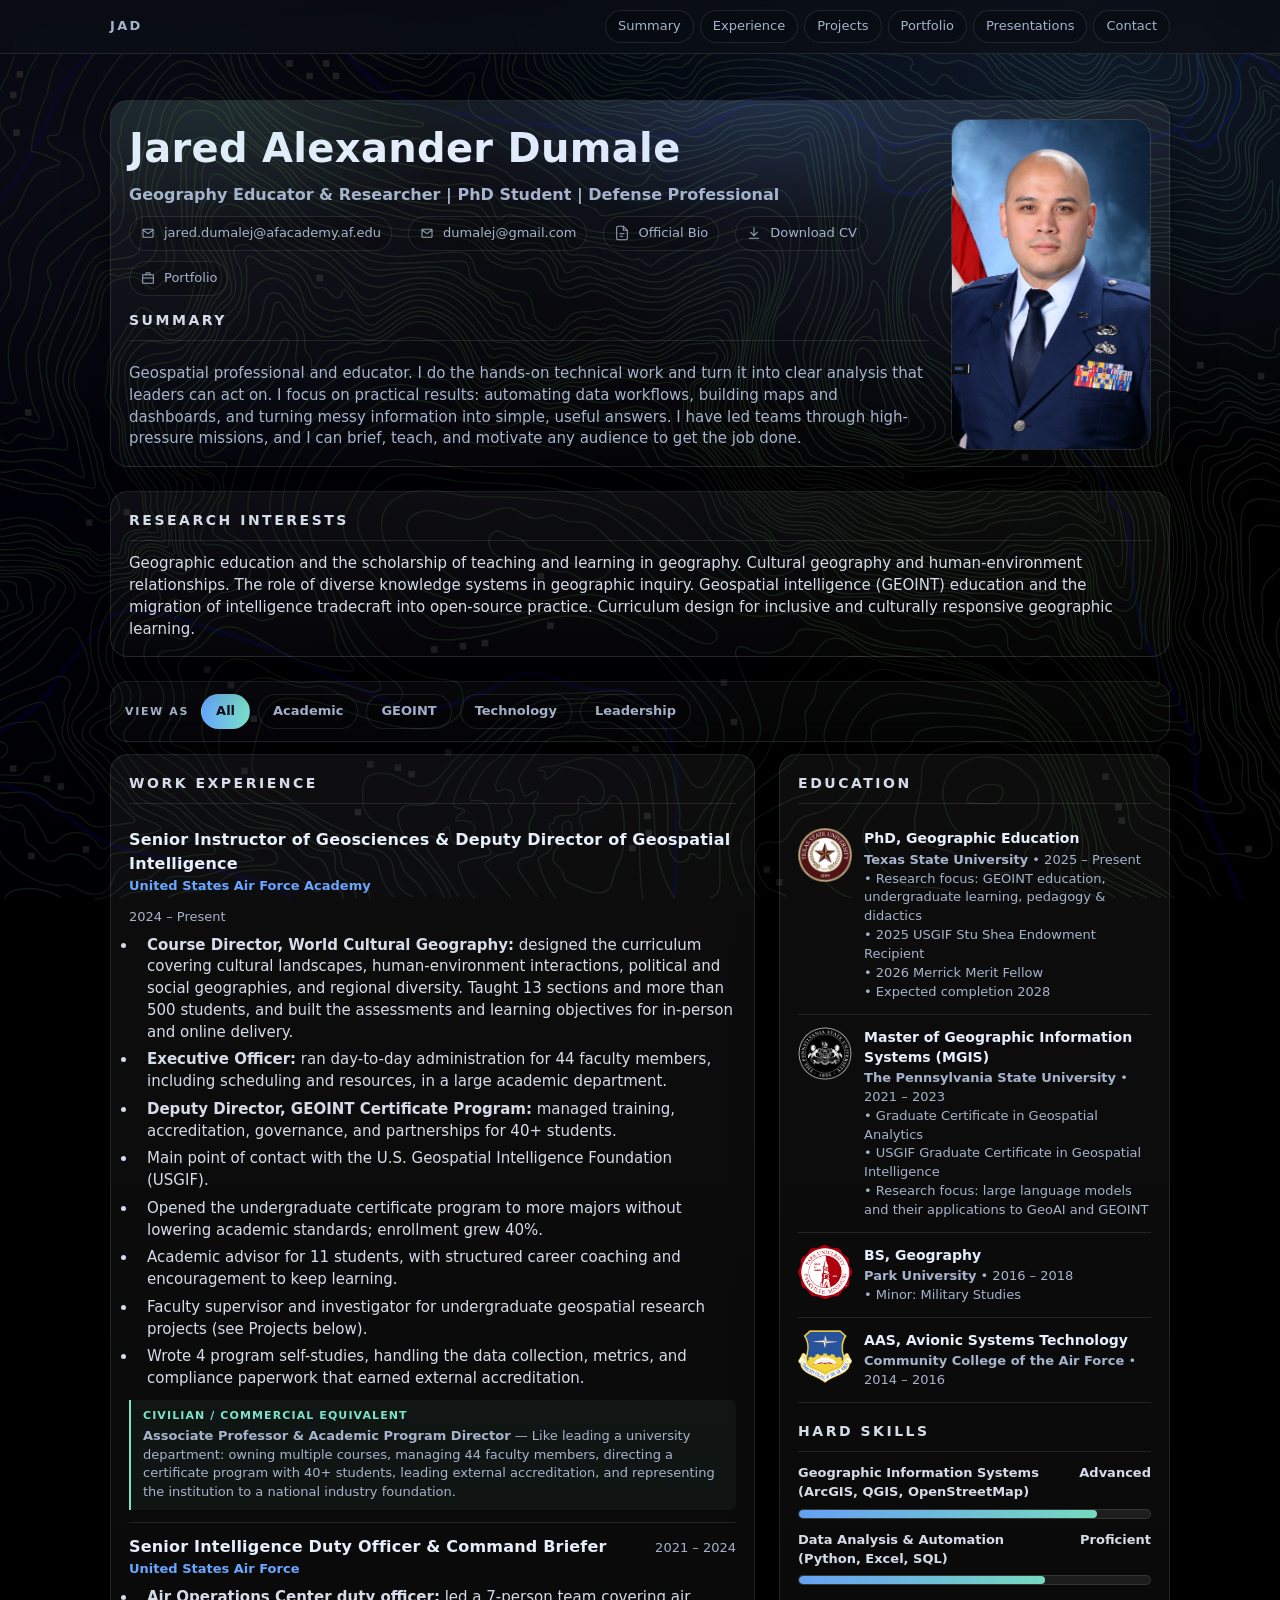
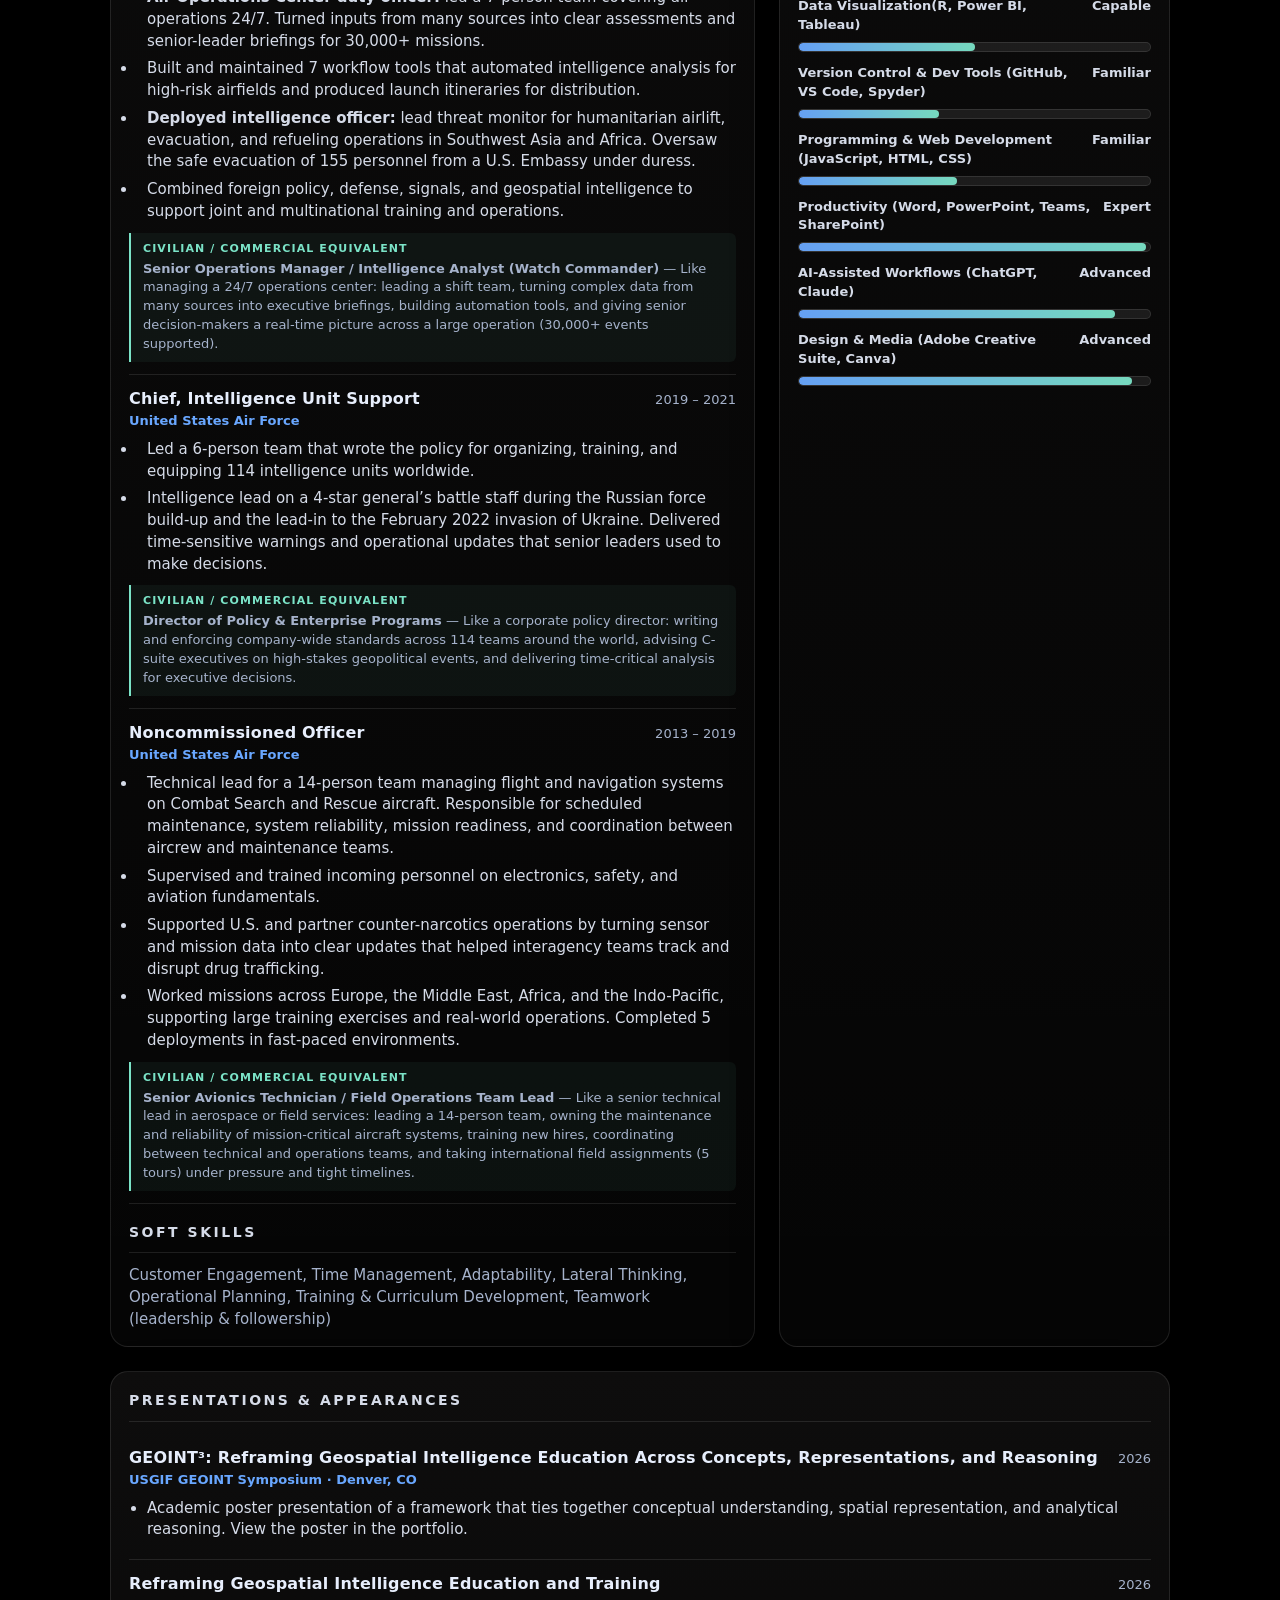
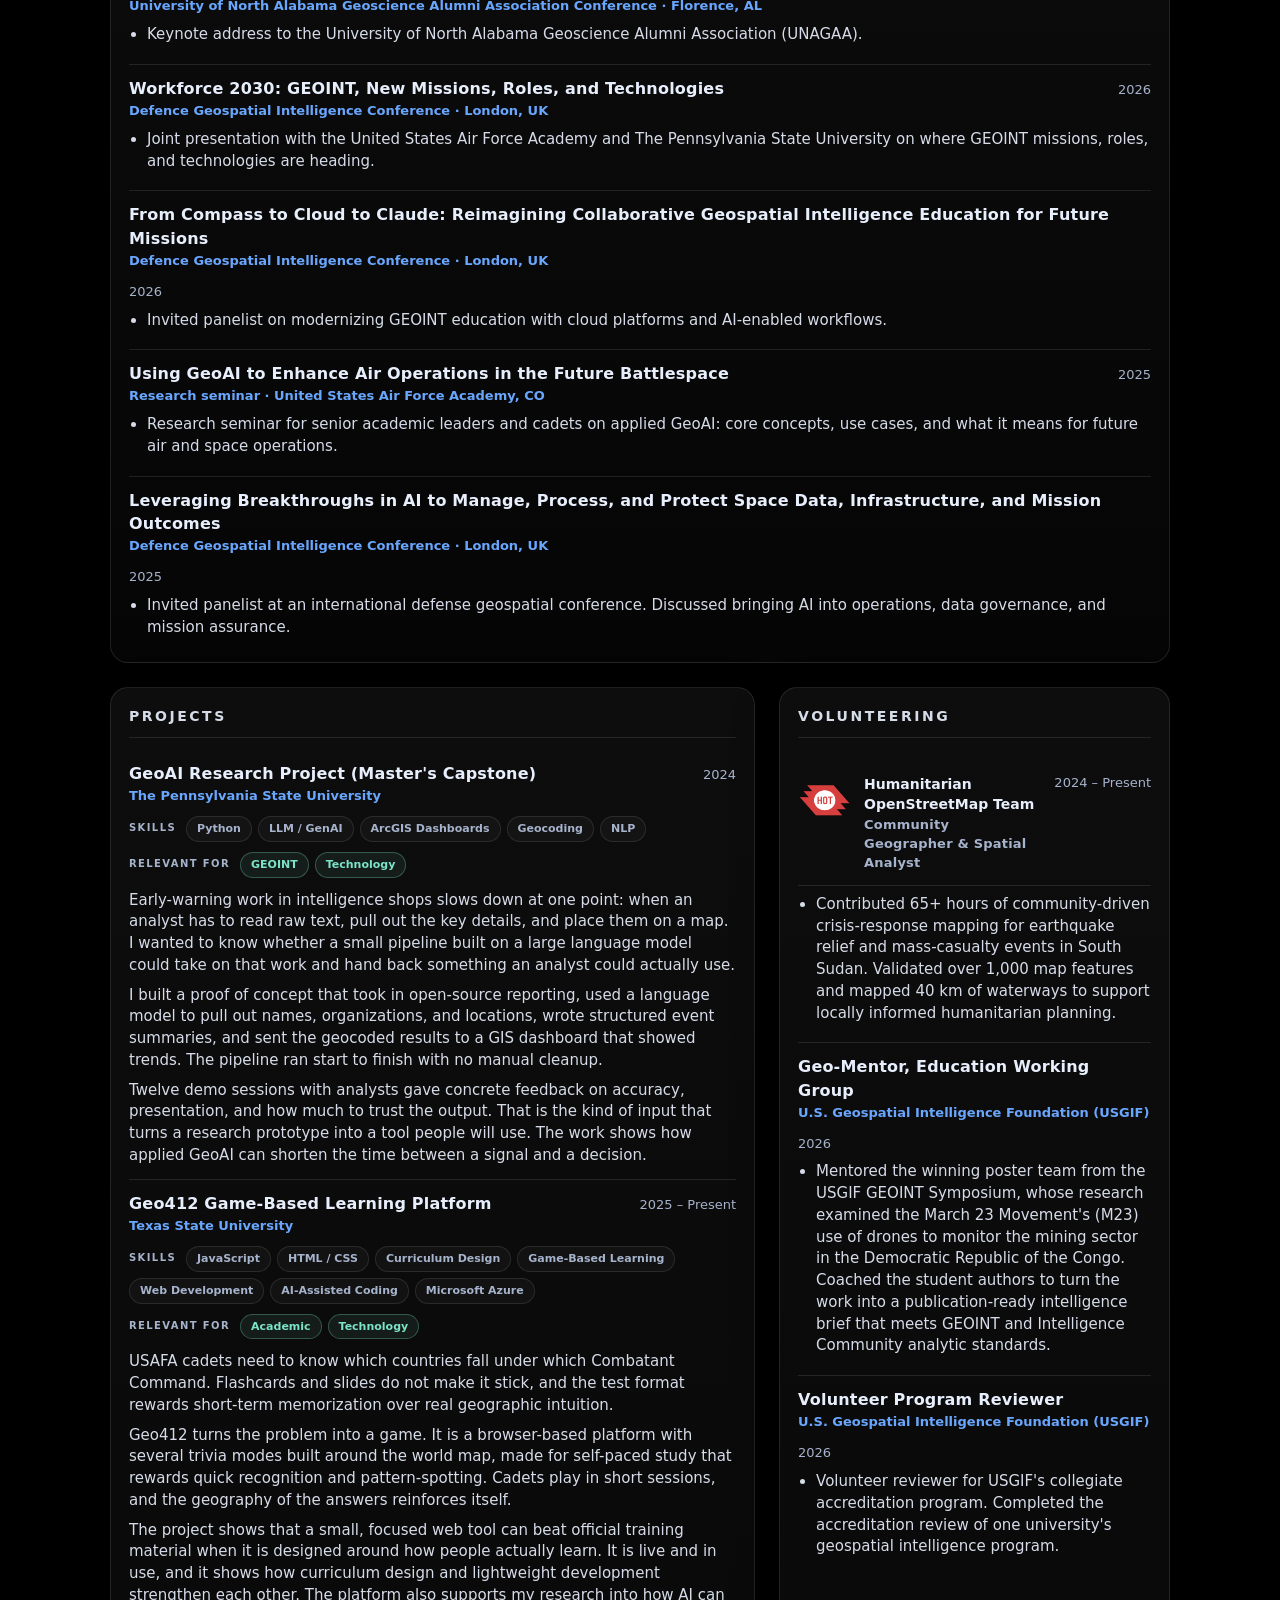
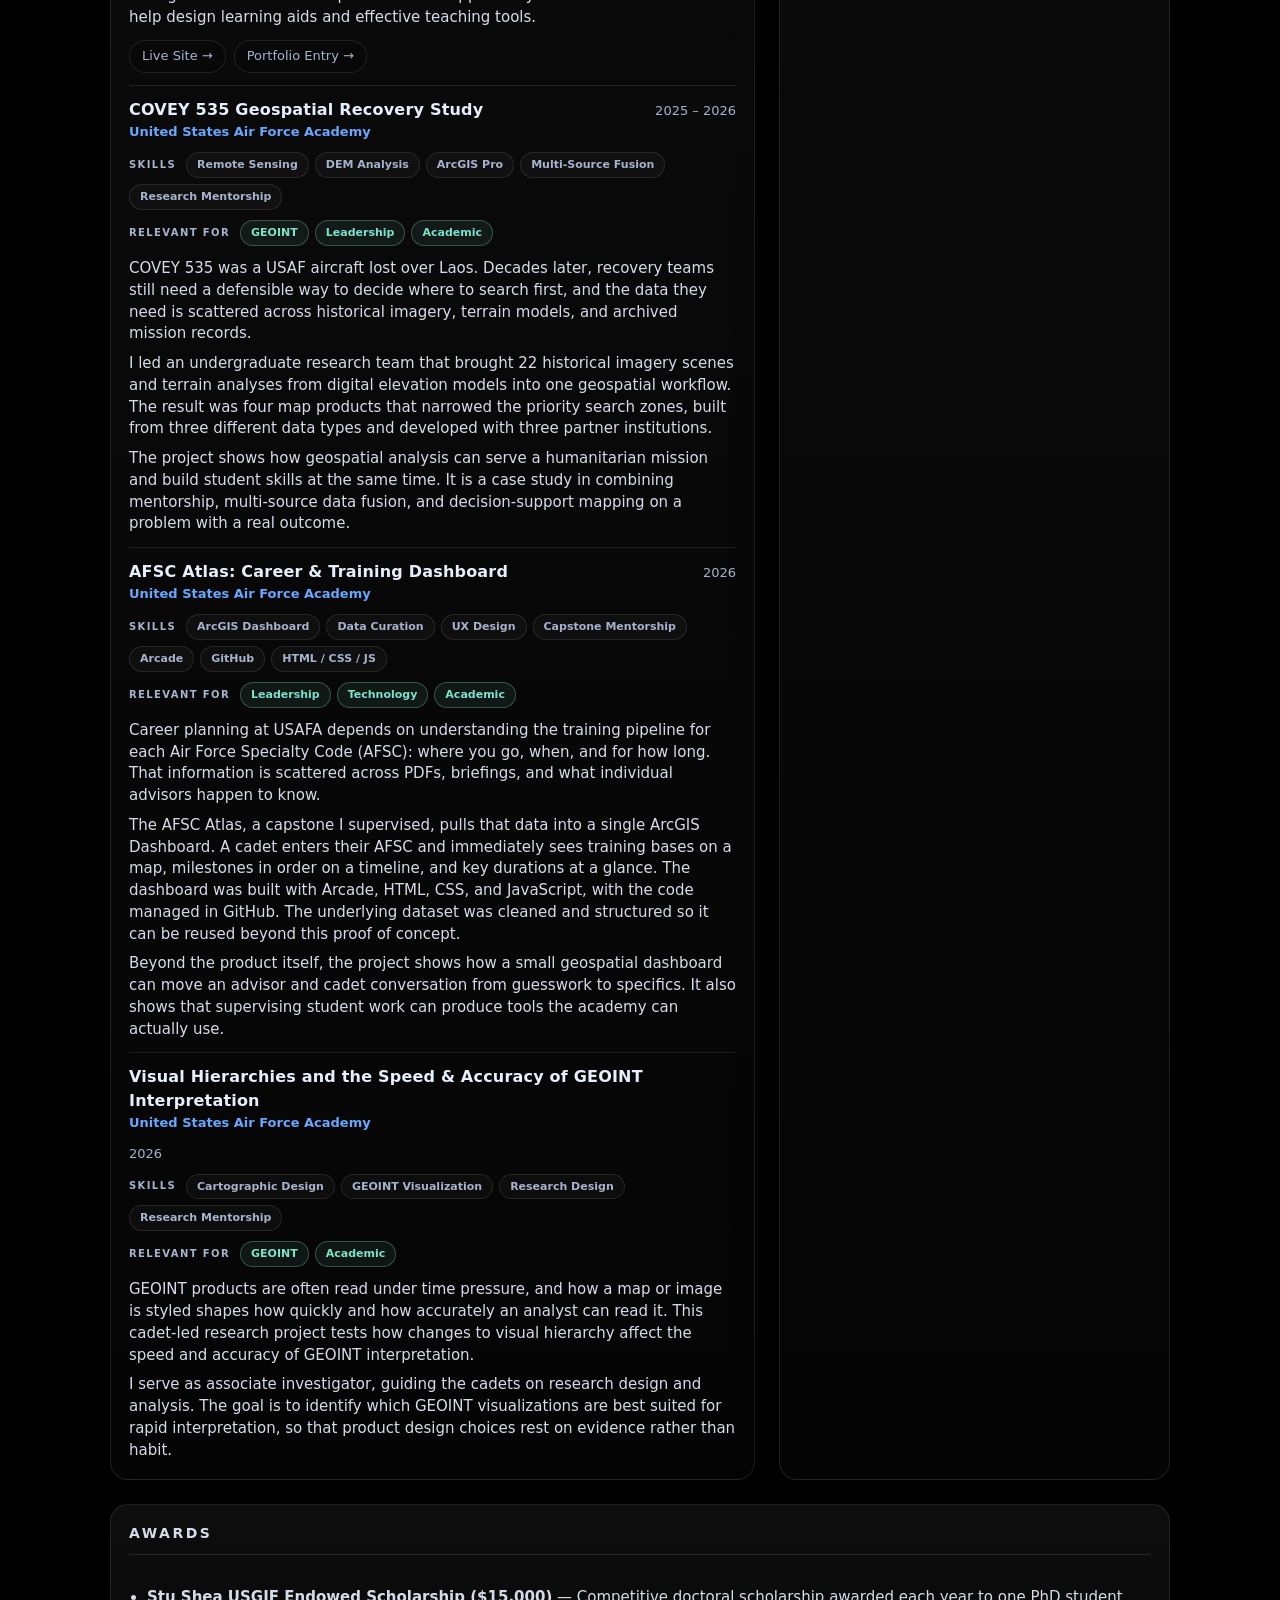
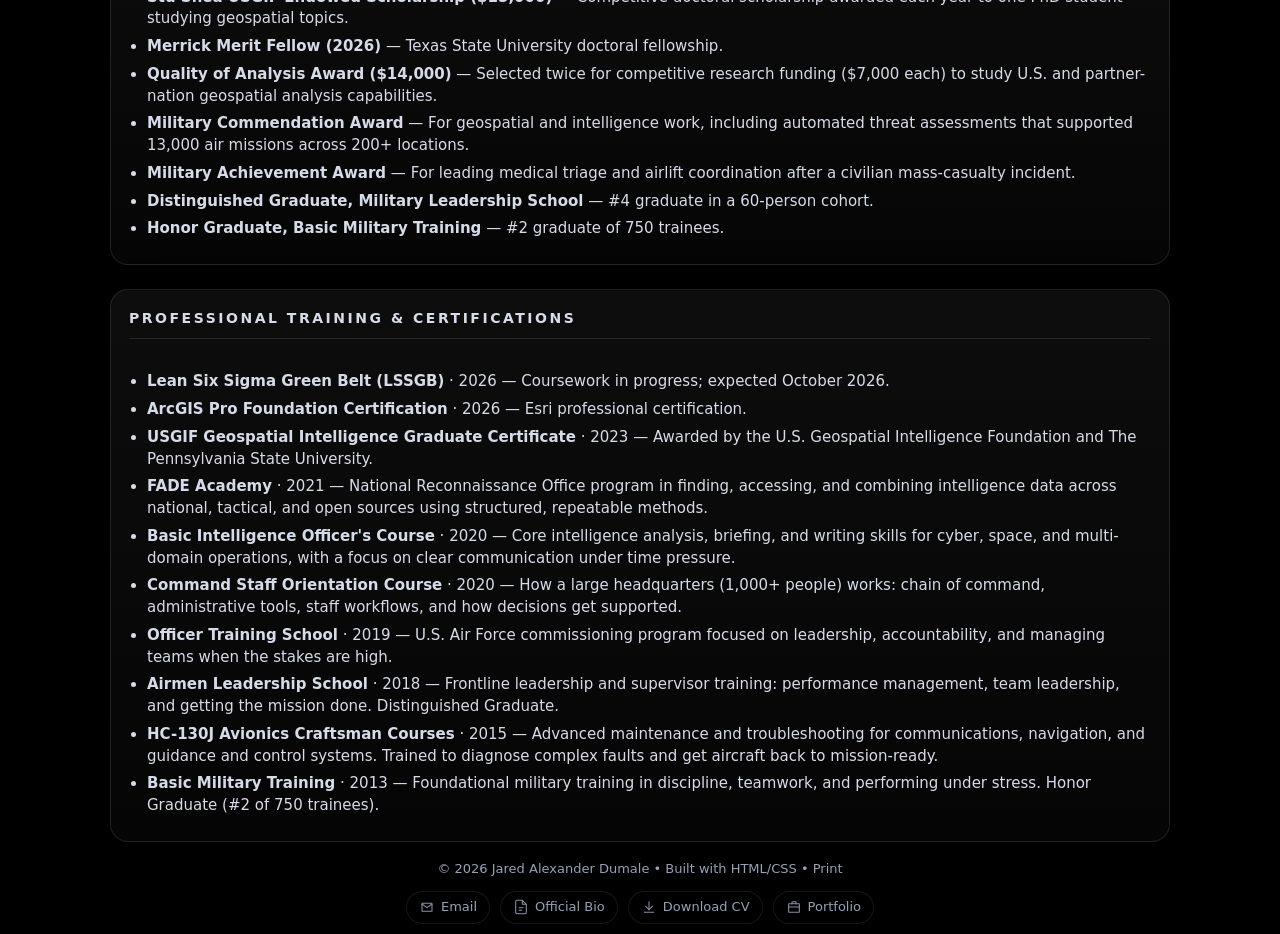
==== index.html @ efa27288 "Add Geo 412 geography trivia game to portfolio and retitle the page - Add a Geo 412 card (live web a" ====
<!doctype html>
<html lang="en">
<head>
  <meta charset="utf-8" />
  <meta name="viewport" content="width=device-width,initial-scale=1" />
  <meta name="description" content="Jared Alexander Dumale — Geography Educator &amp; Researcher | PhD Student | Defense Professional" />
  <title>Jared Alexander Dumale | Resume</title>

  <style>
    :root{
      --bg:#0b0f17;
      --card:#0f1624;
      --text:#e7eefc;
      --muted:#a6b3cc;
      --line:rgba(255,255,255,.10);
      --accent:#69a7ff;
      --accent2:#7be3c7;
      --shadow: 0 18px 45px rgba(0,0,0,.45);

      --radius:18px;
      --max:1100px;
      --gap:24px;

      --h1: clamp(28px, 4vw, 40px);
      --h2: 14px;
      --body: 15px;
      --small: 13px;
    }

    *{box-sizing:border-box}
    html,body{height:100%}
    body{
  margin:0;
  font-family: ui-sans-serif, system-ui, -apple-system, Segoe UI, Roboto, Helvetica, Arial;
  color: var(--text);
  line-height:1.45;

  /* keep your current background stack */
  background-image:
    radial-gradient(1200px 700px at 85% 10%, rgba(105,167,255,.18), transparent 55%),
    radial-gradient(900px 600px at 10% 20%, rgba(105, 112, 110, 0.12), transparent 55%);
  background-repeat: no-repeat;
  background-size: cover;
  background-position: center;
  background-attachment: fixed;
  background-color: #000000;
  position: relative; /* needed for layering */
}

/* SVG overlay layer */
body::before{
  content:"";
  position: fixed;
  inset: 0;
  z-index: 0;
  pointer-events: none;

  background-image: url("Assets/Background.svg");
  background-repeat: no-repeat;
  background-size: cover;       /* or 'contain' if you want to see all of it */
  background-position: center;

  opacity: 0.10;                /* faintness control */
  filter: brightness(0.3), saturate(10); /* darker + subdued */
}

/* ensure your page content stays above the overlay */
.wrap{
  position: relative;
  z-index: 1;
}

    a{color:inherit; text-decoration:none}
    a:hover{color:var(--accent)}
    .wrap{
      max-width:var(--max);
      margin: 36px auto 60px;
      padding: 10px 20px;
    }

    /* Top card */
    .hero{
      background: linear-gradient(180deg, rgba(234, 221, 221, 0.06), rgba(255,255,255,.02));
      border:1px solid var(--line);
      border-radius: var(--radius);
      box-shadow: var(--shadow);
      overflow:hidden;
      position:relative;
    }
    .hero::after{
      content:"";
      position:absolute; inset:-2px;
      background:
        radial-gradient(600px 200px at 60% 0%, rgba(105,167,255,.22), transparent 60%),
        radial-gradient(520px 220px at 10% 0%, rgba(123,227,199,.16), transparent 60%);
      pointer-events:none;
      opacity:.75;
    }
    
    .hero-inner{
      position:relative;
      padding: 18px 18px 16px;
      display:flex;
      gap: 22px;
      align-items:stretch;
    }
    .hero-left{
      display:flex;
      flex-direction:column;
      gap:10px;
      min-width:0;
    }
    .hero-right{
      flex:0 0 200px;
      display:flex;
      align-items:stretch;
    }
    .portrait-placeholder{
      width:100%;
      height: 100%;
      border-radius:var(--radius);
      border:1px solid var(--line);      
      background:rgba(255,255,255,.03);
      overflow: hidden;
      display:flex;
      align-items:center;
      justify-content:center;
      color:var(--muted);
      font-size:var(--small);
      text-align:center;
    }
    .portrait-placeholder img{
      width:100%;
      height:100%;
      object-fit:cover;
    }
    .name{
      flex:1 1 auto;
      min-width:0;
    }
    .name h1{
      font-size: var(--h1);
      margin:0 0 6px;
      letter-spacing:.3px;
    }
    .tagline{
      margin:0 0 10px;
      color:var(--muted);
      font-weight:600;
    }
    .contact{
      display:flex;
      flex-wrap:wrap;
      gap:10px 16px;
      color:var(--muted);
      font-size: var(--small);
      align-items:center;
    }
    .chip{
      border:1px solid var(--line);
      background: rgba(0,0,0,.15);
      padding:7px 10px;
      border-radius: 999px;
      display:inline-flex;
      gap:8px;
      align-items:center;
      transition: transform .15s ease;
    }
    .chip:hover{transform: translateY(-1px); border-color: rgba(105,167,255,.35)}
    .icon{
      width:16px; height:16px; display:inline-block;
      opacity:.9;
    }

    /* Layout */
    .grid{
      margin-top: 12px;
      display:grid;
      grid-template-columns: 1.65fr 1fr;
      gap: var(--gap);
    }
    @media (max-width: 920px){
      .grid{grid-template-columns: 1fr}
      .hero-right{display: none}
    }

    .card{
      background: linear-gradient(180deg, rgba(234, 221, 221, 0.06), rgba(255,255,255,.02));
      border:1px solid var(--line);
      border-radius: var(--radius);
      box-shadow: var(--shadow);
      position: relative;      
      padding: 18px 18px 16px;
    }

    .section-title{
      display:flex;
      align-items:center;
      justify-content:space-between;
      gap:12px;
      margin: 0 0 12px;
      padding-bottom:10px;
      border-bottom: 1px solid var(--line);
    }
    .section-title h2{
      margin:0;
      font-size: var(--h2);
      letter-spacing: .18em;
      text-transform:uppercase;
      color: rgba(231,238,252,.92);
    }

    .summary{
      color: var(--muted);
      font-size: var(--body);
      margin:0;
    }

    /* Entries */
    .entry{padding: 12px 0; border-bottom:1px solid var(--line)}
    .entry:last-child{border-bottom:none; padding-bottom:2px}
    .entry-head{
      display:flex;
      justify-content:space-between;
      align-items:baseline;
      gap:12px;
      flex-wrap:wrap;
    }
    .role{
      font-weight: 800;
      letter-spacing:.2px;
      margin:0;
    }
    .org{
      margin: 2px 0 0;
      color: var(--accent);
      font-weight: 700;
      font-size: var(--small);
    }
    .meta{
      color: var(--muted);
      font-size: var(--small);
      white-space:nowrap;
    }
    ul{
      margin: 8px 0 0 18px;
      padding:0;
      color: rgba(231,238,252,.92);
      font-size: var(--body);
    }
    li{margin: 6px 0}
    .soft-skills{
      color: var(--muted);
      font-size: var(--body);
      margin: 0;
    }

    /* Education & lists */
    .edu{
      display:flex;
      gap:12px;
      align-items:flex-start;
      padding: 12px 0;
      border-bottom:1px solid var(--line);
    }
    .edu:last-child{border-bottom:none}
    .badge{
      width: 54px;          /* increase size */
      height: 54px;
      display:flex;
      align-items:center;
      justify-content:center;
      flex: 0 0 auto;

      /* remove the “square” look */
      background: transparent;
      border: none;
      border-radius: 0;
      overflow: visible;
      padding: 0;
    }

    .badge img{
      width: 100%;
      height: 100%;
      object-fit: contain;   /* keeps entire logo visible */
      display:block;
    }
    .edu h3{margin:0; font-size: 14px}
    .edu p{margin:2px 0 0; color:var(--muted); font-size: var(--small)}

    /* Skill bars */
    .skills{display:flex; flex-direction:column; gap:12px}
    .skill{
      display:flex;
      flex-direction:column;
      gap:7px;
    }
    .skill .label{
      display:flex;
      justify-content:space-between;
      gap:10px;
      font-size: var(--small);
      color: rgba(231,238,252,.92);
      font-weight: 700;
    }
    .bar{
      height: 10px;
      border-radius: 999px;
      background: rgba(255,255,255,.08);
      border: 1px solid var(--line);
      overflow:hidden;
    }
    .fill{
      height:100%;
      width: 70%;
      background: linear-gradient(90deg, rgba(105,167,255,.95), rgba(123,227,199,.95));
      border-radius: 999px;
    }
    .note{color:var(--muted); font-size: var(--small); margin: 10px 0 0}

    /* Footer */
    .footer{
      margin-top: 18px;
      color: var(--muted);
      font-size: var(--small);
      text-align:center;
      opacity:.9;
    }

    /* Civilian equivalent callout */
    .civilian-eq{
      margin-top: 10px;
      padding: 8px 12px;
      border-left: 2px solid var(--accent2);
      background: rgba(123,227,199,.05);
      border-radius: 0 6px 6px 0;
      font-size: var(--small);
      color: var(--muted);
    }
    .civilian-eq .civ-label{
      font-weight: 700;
      color: var(--accent2);
      font-size: 11px;
      letter-spacing: .1em;
      text-transform: uppercase;
      display: block;
      margin-bottom: 3px;
    }

    /* ===== Sticky top nav ===== */
    .topnav{
      position: sticky;
      top: 0;
      z-index: 20;
      backdrop-filter: blur(10px);
      -webkit-backdrop-filter: blur(10px);
      background: rgba(11, 15, 23, 0.78);
      border-bottom: 1px solid var(--line);
    }
    .topnav-inner{
      max-width: var(--max);
      margin: 0 auto;
      padding: 10px 20px;
      display: flex;
      gap: 12px;
      flex-wrap: wrap;
      align-items: center;
      justify-content: space-between;
    }
    .topnav-brand{
      font-size: var(--small);
      color: var(--muted);
      font-weight: 700;
      letter-spacing: .18em;
      text-transform: uppercase;
    }
    .topnav-links{
      display: flex;
      gap: 6px;
      flex-wrap: wrap;
    }
    .topnav-links a{
      font-size: var(--small);
      padding: 6px 12px;
      border: 1px solid var(--line);
      background: rgba(0,0,0,.15);
      border-radius: 999px;
      color: var(--muted);
      transition: color .15s ease, border-color .15s ease;
    }
    .topnav-links a:hover{
      color: var(--text);
      border-color: rgba(105,167,255,.35);
    }
    .topnav-toggle{
      display: none;
      background: transparent;
      border: 1px solid var(--line);
      color: var(--text);
      padding: 6px 12px;
      border-radius: 999px;
      cursor: pointer;
      font-size: var(--small);
      font-weight: 700;
    }
    @media (max-width: 720px){
      .topnav-links{
        display: none;
        width: 100%;
        flex-direction: column;
        gap: 6px;
        padding-top: 8px;
        border-top: 1px solid var(--line);
        margin-top: 4px;
      }
      .topnav-links.open{display: flex}
      .topnav-toggle{display: inline-block}
    }

    /* ===== Vantage Point card ===== */
    .interests{
      margin-top: var(--gap);
    }
    .interests p{
      color: rgba(231,238,252,.92);
      font-size: var(--body);
      margin: 0 0 10px;
    }
    .interests p:last-child{margin-bottom: 0}

    /* ===== Role filter bar ===== */
    .role-filter{
      margin-top: var(--gap);
      display: flex;
      gap: 8px;
      flex-wrap: wrap;
      padding: 12px 14px;
      background: linear-gradient(180deg, rgba(234, 221, 221, 0.04), rgba(255,255,255,.02));
      border: 1px solid var(--line);
      border-radius: var(--radius);
      align-items: center;
      box-shadow: var(--shadow);
    }
    .role-filter-label{
      font-size: 11px;
      letter-spacing: .15em;
      text-transform: uppercase;
      color: var(--muted);
      font-weight: 700;
      margin-right: 4px;
    }
    .role-btn{
      font: inherit;
      font-size: var(--small);
      font-weight: 700;
      padding: 7px 14px;
      border-radius: 999px;
      border: 1px solid var(--line);
      background: rgba(0,0,0,.15);
      color: var(--muted);
      cursor: pointer;
      transition: color .15s ease, border-color .15s ease, transform .15s ease, background .15s ease;
    }
    .role-btn:hover{
      color: var(--text);
      border-color: rgba(105,167,255,.35);
      transform: translateY(-1px);
    }
    .role-btn[aria-selected="true"]{
      color: var(--bg);
      background: linear-gradient(90deg, var(--accent), var(--accent2));
      border-color: transparent;
    }
    .role-btn:focus-visible{
      outline: 2px solid var(--accent);
      outline-offset: 2px;
    }

    /* ===== Role-based summary swap ===== */
    .summary [data-role-summary]{display: none}
    body[data-role="all"] .summary [data-role-summary="all"],
    body[data-role="academic"] .summary [data-role-summary="academic"],
    body[data-role="geoint"] .summary [data-role-summary="geoint"],
    body[data-role="technology"] .summary [data-role-summary="technology"],
    body[data-role="leadership"] .summary [data-role-summary="leadership"]{
      display: block;
    }

    /* ===== Role-based bullet emphasis (subtle) ===== */
    li[data-roles]{
      transition: background .2s ease, border-color .2s ease, padding .2s ease;
      padding-left: 0;
      border-left: 2px solid transparent;
      margin-left: -10px;
      padding-left: 8px;
      list-style-position: outside;
    }
    body[data-role="academic"] li[data-roles~="academic"],
    body[data-role="geoint"] li[data-roles~="geoint"],
    body[data-role="technology"] li[data-roles~="technology"],
    body[data-role="leadership"] li[data-roles~="leadership"]{
      border-left: 2px solid var(--accent);
      background: rgba(105,167,255,.06);
      border-radius: 0 4px 4px 0;
    }

    /* ===== Reorderable containers ===== */
    .skills{display: flex; flex-direction: column}
    .projects-list{
      display: flex;
      flex-direction: column;
    }
    .projects-list > .entry{order: 0}

    /* ===== Project case-study expansion ===== */
    .project-tags{
      display: flex;
      gap: 6px;
      flex-wrap: wrap;
      align-items: center;
      margin: 10px 0 4px;
    }
    .project-tags-label{
      font-size: 10px;
      letter-spacing: .14em;
      text-transform: uppercase;
      color: var(--muted);
      font-weight: 700;
      margin-right: 4px;
    }
    .tag{
      display: inline-block;
      padding: 4px 10px;
      font-size: 11px;
      font-weight: 600;
      border-radius: 999px;
      border: 1px solid var(--line);
      background: rgba(255,255,255,.03);
      color: var(--muted);
    }
    .tag.role-tag{
      border-color: rgba(123,227,199,.3);
      background: rgba(123,227,199,.08);
      color: var(--accent2);
    }
    .project-narrative{
      color: rgba(231,238,252,.92);
      font-size: var(--body);
      margin: 12px 0 0;
    }
    .project-narrative p{margin: 0 0 8px}
    .project-narrative p:last-child{margin-bottom: 0}
    .project-actions{
      display: flex;
      gap: 8px;
      flex-wrap: wrap;
      margin-top: 12px;
    }
    .project-actions a{
      font-size: var(--small);
      padding: 6px 12px;
      border-radius: 999px;
      border: 1px solid var(--line);
      background: rgba(0,0,0,.15);
      color: var(--muted);
      display: inline-flex;
      align-items: center;
      gap: 6px;
      transition: color .15s ease, border-color .15s ease;
    }
    .project-actions a:hover{
      color: var(--text);
      border-color: rgba(105,167,255,.35);
    }


    /* ===== Enhanced footer ===== */
    .footer-social{
      margin-top: 12px;
      display: flex;
      gap: 10px;
      justify-content: center;
      flex-wrap: wrap;
    }
    .footer-social a{
      display: inline-flex;
      align-items: center;
      gap: 6px;
      padding: 6px 12px;
      border-radius: 999px;
      border: 1px solid var(--line);
      background: rgba(0,0,0,.15);
      color: var(--muted);
      font-size: var(--small);
      transition: color .15s ease, border-color .15s ease;
    }
    .footer-social a:hover{
      color: var(--text);
      border-color: rgba(105,167,255,.35);
    }

    /* Print */
    @media print{
      body{background:#fff; color:#111}
      .hero,.card{box-shadow:none}
      .hero::after{display:none}
      .chip{background:transparent}
      a{text-decoration:none}
      .topnav,
      .role-filter,
      .topnav-toggle,
      .project-actions,
      .footer-social{display: none !important}
      .summary [data-role-summary]{display: none !important}
      .summary [data-role-summary="all"]{display: block !important}
      li[data-roles]{
        border-left: none !important;
        background: transparent !important;
        margin-left: 0 !important;
        padding-left: 0 !important;
      }
      .tag{border-color: #888; color: #333; background: transparent}
    }
  </style>
</head>

<body data-role="all">
  <nav class="topnav" aria-label="Primary">
    <div class="topnav-inner">
      <span class="topnav-brand">JAD</span>
      <button class="topnav-toggle" aria-expanded="false" aria-controls="topnav-links">Menu</button>
      <div class="topnav-links" id="topnav-links">
        <a href="#summary">Summary</a>
        <a href="#experience">Experience</a>
        <a href="#projects">Projects</a>
        <a href="portfolio.html">Portfolio</a>
        <a href="#presentations">Presentations</a>
        <a href="#contact">Contact</a>
      </div>
    </div>
  </nav>

  <div class="wrap">
    <header class="hero" id="contact">
      <div class="hero-inner">
        <div class="hero-left">
          <div class="name">
            <h1>Jared Alexander Dumale</h1>
            <p class="tagline">Geography Educator &amp; Researcher | PhD Student | Defense Professional</p>

            <div class="contact">
              <a class="chip" href="mailto:jared.dumalej@afacademy.af.edu" aria-label="Email">
                <svg class="icon" viewBox="0 0 24 24" fill="none"><path d="M4.5 7.5 12 13l7.5-5.5" stroke="currentColor" stroke-width="1.6" stroke-linecap="round" stroke-linejoin="round"/><path d="M5.5 18.5h13c.6 0 1-.4 1-1v-10c0-.6-.4-1-1-1h-13c-.6 0-1 .4-1 1v10c0 .6.4 1 1 1Z" stroke="currentColor" stroke-width="1.6"/></svg>
                jared.dumalej@afacademy.af.edu
              </a>
              <a class="chip" href="mailto:dumalej@gmail.com" aria-label="Email">
                <svg class="icon" viewBox="0 0 24 24" fill="none"><path d="M4.5 7.5 12 13l7.5-5.5" stroke="currentColor" stroke-width="1.6" stroke-linecap="round" stroke-linejoin="round"/><path d="M5.5 18.5h13c.6 0 1-.4 1-1v-10c0-.6-.4-1-1-1h-13c-.6 0-1 .4-1 1v10c0 .6.4 1 1 1Z" stroke="currentColor" stroke-width="1.6"/></svg>
                dumalej@gmail.com
              </a>
              
              <a class="chip" href="Assets/Official Bio.pdf" target="_blank" rel="noopener noreferrer" aria-label="Official Bio PDF">
                <svg class="icon" viewBox="0 0 24 24" fill="none"><path d="M14 2H6a2 2 0 0 0-2 2v16a2 2 0 0 0 2 2h12a2 2 0 0 0 2-2V8Z" stroke="currentColor" stroke-width="1.6" stroke-linecap="round" stroke-linejoin="round"/><path d="M14 2v6h6" stroke="currentColor" stroke-width="1.6" stroke-linecap="round" stroke-linejoin="round"/><path d="M9 13h6M9 17h4" stroke="currentColor" stroke-width="1.6" stroke-linecap="round"/></svg>
                Official Bio
              </a>
              <a class="chip" href="Assets/Dumale_CV.pdf" download="Dumale_CV.pdf" aria-label="Download CV (PDF)">
                <svg class="icon" viewBox="0 0 24 24" fill="none" stroke="currentColor" stroke-width="1.6" stroke-linecap="round" stroke-linejoin="round" aria-hidden="true"><path d="M12 4v12"/><path d="m7 11 5 5 5-5"/><path d="M5 20h14"/></svg>
                Download CV
              </a>

              <a class="chip" href="portfolio.html" aria-label="View Portfolio">
                <svg class="icon" viewBox="0 0 24 24" fill="none" stroke="currentColor" stroke-width="1.6" stroke-linecap="round" stroke-linejoin="round" aria-hidden="true"><path d="M4 7h16v12a1 1 0 0 1-1 1H5a1 1 0 0 1-1-1V7Z"/><path d="M9 7V5a1 1 0 0 1 1-1h4a1 1 0 0 1 1 1v2"/><path d="M4 12h16"/></svg>
                Portfolio
              </a>
              
            </div>
          </div>

          <div class="section-title" style="margin-top:4px;" id="summary">
            <h2>Summary</h2>
          </div>
          <p class="summary">
            <span data-role-summary="all">
              Geospatial professional and educator. I do the hands-on technical work and turn it into clear analysis that leaders can act on. I focus on practical results: automating data workflows, building maps and dashboards, and turning messy information into simple, useful answers. I have led teams through high-pressure missions, and I can brief, teach, and motivate any audience to get the job done.
            </span>
            <span data-role-summary="academic">
              Academic leader and geographer focused on curriculum design, geographic education research, and inclusive teaching. I have taught 13 sections and more than 500 students, and grew GEOINT certificate enrollment by 40% by rethinking the curriculum. My doctoral research looks at how intelligence tradecraft can be brought into open-source geographic education.
            </span>
            <span data-role-summary="geoint">
              Geospatial intelligence professional with 10+ years in multi-source intelligence operations, threat assessment, and GEOINT tradecraft. Active TS/SCI clearance and USGIF certified. I led intelligence support for 30,000+ air operations, built early GeoAI workflows for entity extraction and early warning, and stood up an accredited GEOINT certificate program from scratch.
            </span>
            <span data-role-summary="technology">
              Geospatial technologist focused on GIS automation, GeoAI, and analysis workflows powered by large language models. I built 7 automation tools that ran in daily operations and designed proof-of-concept LLM pipelines for entity extraction, geocoding, and dashboards. I work in ArcGIS Pro, Python, and Arcade and have hands-on experience putting AI into real workflows.
            </span>
            <span data-role-summary="leadership">
              Program leader who rebuilt an undergraduate GEOINT certificate program (enrollment up 40%), wrote 4 accreditation self-studies, and coordinated 44 faculty members. 10+ years leading teams in fast-moving settings, from 24/7 intelligence operations to a 4-star general's battle staff.
            </span>
          </p>
        </div>

        <div class="hero-right">
          <div class="portrait-placeholder">
            <img src="Assets/Portrait.jpeg">
          </div>
        </div>
      </div>
    </header>

    <section class="card interests" aria-labelledby="interests-title">
      <div class="section-title">
        <h2 id="interests-title">Research Interests</h2>
      </div>
      <p>Geographic education and the scholarship of teaching and learning in geography. Cultural geography and human-environment relationships. The role of diverse knowledge systems in geographic inquiry. Geospatial intelligence (GEOINT) education and the migration of intelligence tradecraft into open-source practice. Curriculum design for inclusive and culturally responsive geographic learning.</p>
    </section>

    <div class="role-filter" role="tablist" aria-label="Filter content by career path">
      <span class="role-filter-label">View as</span>
      <button type="button" class="role-btn" role="tab" data-role="all" aria-selected="true">All</button>
      <button type="button" class="role-btn" role="tab" data-role="academic" aria-selected="false">Academic</button>
      <button type="button" class="role-btn" role="tab" data-role="geoint" aria-selected="false">GEOINT</button>
      <button type="button" class="role-btn" role="tab" data-role="technology" aria-selected="false">Technology</button>
      <button type="button" class="role-btn" role="tab" data-role="leadership" aria-selected="false">Leadership</button>
    </div>

    <main class="grid" id="experience" aria-label="Resume content">
      <!-- LEFT COLUMN -->
      <section class="card">
        <div class="section-title"><h2>Work Experience</h2></div>

        <article class="entry">
          <div class="entry-head">
            <div>
              <p class="role">Senior Instructor of Geosciences &amp; Deputy Director of Geospatial Intelligence</p>
              <p class="org">United States Air Force Academy</p>
            </div>
            <div class="meta">2024 – Present</div>
          </div>
          <ul>
            <li data-roles="academic geoint technology"><b>Course Director, World Cultural Geography:</b> designed the curriculum covering cultural landscapes, human-environment interactions, political and social geographies, and regional diversity. Taught 13 sections and more than 500 students, and built the assessments and learning objectives for in-person and online delivery.</li>
            <li data-roles="leadership academic"><b>Executive Officer:</b> ran day-to-day administration for 44 faculty members, including scheduling and resources, in a large academic department.</li>
            <li data-roles="academic geoint leadership"><b>Deputy Director, GEOINT Certificate Program:</b> managed training, accreditation, governance, and partnerships for 40+ students.</li>
            <li data-roles="geoint leadership academic">Main point of contact with the U.S. Geospatial Intelligence Foundation (USGIF).</li>
            <li data-roles="leadership academic">Opened the undergraduate certificate program to more majors without lowering academic standards; enrollment grew 40%.</li>
            <li data-roles="academic">Academic advisor for 11 students, with structured career coaching and encouragement to keep learning.</li>
            <li data-roles="academic geoint leadership">Faculty supervisor and investigator for undergraduate geospatial research projects (see Projects below).</li>
            <li data-roles="academic leadership">Wrote 4 program self-studies, handling the data collection, metrics, and compliance paperwork that earned external accreditation.</li>
          </ul>
          <div class="civilian-eq">
            <span class="civ-label">Civilian / Commercial Equivalent</span>
            <strong>Associate Professor &amp; Academic Program Director</strong> — Like leading a university department: owning multiple courses, managing 44 faculty members, directing a certificate program with 40+ students, leading external accreditation, and representing the institution to a national industry foundation.
          </div>
        </article>

        <article class="entry">
          <div class="entry-head">
            <div>
              <p class="role">Senior Intelligence Duty Officer &amp; Command Briefer</p>
              <p class="org">United States Air Force</p>
            </div>
            <div class="meta">2021 – 2024</div>
          </div>
          <ul>
            <li data-roles="geoint leadership"><b>Air Operations Center duty officer:</b> led a 7-person team covering air operations 24/7. Turned inputs from many sources into clear assessments and senior-leader briefings for 30,000+ missions.</li>
            <li data-roles="technology geoint">Built and maintained 7 workflow tools that automated intelligence analysis for high-risk airfields and produced launch itineraries for distribution.</li>
            <li data-roles="geoint"><b>Deployed intelligence officer:</b> lead threat monitor for humanitarian airlift, evacuation, and refueling operations in Southwest Asia and Africa. Oversaw the safe evacuation of 155 personnel from a U.S. Embassy under duress.</li>
            <li data-roles="geoint">Combined foreign policy, defense, signals, and geospatial intelligence to support joint and multinational training and operations.</li>
          </ul>
          <div class="civilian-eq">
            <span class="civ-label">Civilian / Commercial Equivalent</span>
            <strong>Senior Operations Manager / Intelligence Analyst (Watch Commander)</strong> — Like managing a 24/7 operations center: leading a shift team, turning complex data from many sources into executive briefings, building automation tools, and giving senior decision-makers a real-time picture across a large operation (30,000+ events supported).
          </div>
        </article>

        <article class="entry">
          <div class="entry-head">
            <div>
              <p class="role">Chief, Intelligence Unit Support</p>
              <p class="org">United States Air Force</p>
            </div>
            <div class="meta">2019 – 2021</div>
          </div>
          <ul>
            <li data-roles="leadership geoint">Led a 6-person team that wrote the policy for organizing, training, and equipping 114 intelligence units worldwide.</li>
            <li data-roles="geoint leadership">Intelligence lead on a 4-star general’s battle staff during the Russian force build-up and the lead-in to the February 2022 invasion of Ukraine. Delivered time-sensitive warnings and operational updates that senior leaders used to make decisions.</li>
          </ul>
          <div class="civilian-eq">
            <span class="civ-label">Civilian / Commercial Equivalent</span>
            <strong>Director of Policy &amp; Enterprise Programs</strong> — Like a corporate policy director: writing and enforcing company-wide standards across 114 teams around the world, advising C-suite executives on high-stakes geopolitical events, and delivering time-critical analysis for executive decisions.
          </div>
        </article>

        <article class="entry">
          <div class="entry-head">
            <div>
              <p class="role">Noncommissioned Officer</p>
              <p class="org">United States Air Force</p>
            </div>
            <div class="meta">2013 – 2019</div>
          </div>
          <ul>
            <li data-roles="technology leadership">Technical lead for a 14-person team managing flight and navigation systems on Combat Search and Rescue aircraft. Responsible for scheduled maintenance, system reliability, mission readiness, and coordination between aircrew and maintenance teams.</li>
            <li data-roles="leadership">Supervised and trained incoming personnel on electronics, safety, and aviation fundamentals.</li>
            <li data-roles="geoint">Supported U.S. and partner counter-narcotics operations by turning sensor and mission data into clear updates that helped interagency teams track and disrupt drug trafficking.</li>
            <li data-roles="geoint leadership">Worked missions across Europe, the Middle East, Africa, and the Indo-Pacific, supporting large training exercises and real-world operations. Completed 5 deployments in fast-paced environments.</li>
          </ul>
          <div class="civilian-eq">
            <span class="civ-label">Civilian / Commercial Equivalent</span>
            <strong>Senior Avionics Technician / Field Operations Team Lead</strong> — Like a senior technical lead in aerospace or field services: leading a 14-person team, owning the maintenance and reliability of mission-critical aircraft systems, training new hires, coordinating between technical and operations teams, and taking international field assignments (5 tours) under pressure and tight timelines.
          </div>
        </article>

        <div class="section-title" style="margin-top:18px;"><h2>Soft Skills</h2></div>
        <p class="soft-skills">
          Customer Engagement, Time Management, Adaptability, Lateral Thinking, Operational Planning,
          Training &amp; Curriculum Development, Teamwork (leadership &amp; followership)
        </p>
      </section>

      <!-- RIGHT COLUMN -->
      <aside class="card">
        <div class="section-title"><h2>Education</h2></div>

        <div class="edu">
          <div class="badge"><img src="Assets/TSU.png"></div>
          <div>
            <h3>PhD, Geographic Education</h3>
            <p><strong>Texas State University</strong> • 2025 – Present
            <br/>• Research focus: GEOINT education, undergraduate learning, pedagogy &amp; didactics
            <br/>• 2025 USGIF Stu Shea Endowment Recipient
            <br/>• 2026 Merrick Merit Fellow
            <br/>• Expected completion 2028
            </p>
          </div>
        </div>

        <div class="edu">
          <div class="badge"><img src="Assets/PSU.png"></div>
          <div>
            <h3>Master of Geographic Information Systems (MGIS)</h3>
            <p><strong>The Pennsylvania State University</strong> • 2021 – 2023
            <br/>• Graduate Certificate in Geospatial Analytics
            <br/>• USGIF Graduate Certificate in Geospatial Intelligence
            <br/>• Research focus: large language models and their applications to GeoAI and GEOINT
            </p>
          </div>
        </div>

        <div class="edu">
          <div class="badge"><img src="Assets/Park.png"></div>
          <div>
            <h3>BS, Geography</h3>
            <p><strong>Park University</strong> • 2016 – 2018
            <br/>• Minor: Military Studies
            </p>
          </div>
        </div>

        <div class="edu">
          <div class="badge"><img src="Assets/CCAF.png"></div>
          <div>
            <h3>AAS, Avionic Systems Technology</h3>
            <p><strong>Community College of the Air Force</strong> • 2014 – 2016</p>
          </div>
        </div>

        <div class="section-title" style="margin-top:18px;"><h2>Hard Skills</h2></div>
        <div class="skills">
          <div class="skill" data-order-all="1" data-order-academic="3" data-order-geoint="1" data-order-technology="2" data-order-leadership="3">
            <div class="label"><span>Geographic Information Systems (ArcGIS, QGIS, OpenStreetMap)</span><span>Advanced</span></div>
            <div class="bar"><div class="fill" style="width: 85%"></div></div>
          </div>
          <div class="skill" data-order-all="2" data-order-academic="5" data-order-geoint="3" data-order-technology="1" data-order-leadership="5">
            <div class="label"><span>Data Analysis &amp; Automation (Python, Excel, SQL)</span><span>Proficient</span></div>
            <div class="bar"><div class="fill" style="width: 70%"></div></div>
          </div>
          <div class="skill" data-order-all="3" data-order-academic="6" data-order-geoint="4" data-order-technology="6" data-order-leadership="6">
            <div class="label"><span>Data Visualization(R, Power BI, Tableau)</span><span>Capable</span></div>
            <div class="bar"><div class="fill" style="width: 50%"></div></div>
          </div>
          <div class="skill" data-order-all="4" data-order-academic="8" data-order-geoint="7" data-order-technology="4" data-order-leadership="8">
            <div class="label"><span>Version Control &amp; Dev Tools (GitHub, VS Code, Spyder)</span><span>Familiar</span></div>
            <div class="bar"><div class="fill" style="width: 40%"></div></div>
          </div>
          <div class="skill" data-order-all="5" data-order-academic="7" data-order-geoint="6" data-order-technology="5" data-order-leadership="7">
            <div class="label"><span>Programming &amp; Web Development (JavaScript, HTML, CSS)</span><span>Familiar</span></div>
            <div class="bar"><div class="fill" style="width: 45%"></div></div>
          </div>
          <div class="skill" data-order-all="6" data-order-academic="1" data-order-geoint="5" data-order-technology="7" data-order-leadership="1">
            <div class="label"><span>Productivity (Word, PowerPoint, Teams, SharePoint)</span><span>Expert</span></div>
            <div class="bar"><div class="fill" style="width: 99%"></div></div>
          </div>
          <div class="skill" data-order-all="7" data-order-academic="2" data-order-geoint="2" data-order-technology="3" data-order-leadership="2">
            <div class="label"><span>AI-Assisted Workflows (ChatGPT, Claude)</span><span>Advanced</span></div>
            <div class="bar"><div class="fill" style="width: 90%"></div></div>
          </div>
          <div class="skill" data-order-all="8" data-order-academic="4" data-order-geoint="8" data-order-technology="8" data-order-leadership="4">
            <div class="label"><span>Design &amp; Media (Adobe Creative Suite, Canva)</span><span>Advanced</span></div>
            <div class="bar"><div class="fill" style="width: 95%"></div></div>
          </div>
        </div>
      </aside>

      <!-- FULL WIDTH SECTIONS -->
      <section class="card" id="presentations" style="grid-column: 1 / -1;">
        <div class="section-title"><h2>Presentations &amp; Appearances</h2></div>

        <article class="entry">
          <div class="entry-head">
            <div>
              <p class="role">GEOINT³: Reframing Geospatial Intelligence Education Across Concepts, Representations, and Reasoning</p>
              <p class="org">USGIF GEOINT Symposium · Denver, CO</p>
            </div>
            <div class="meta">2026</div>
          </div>
          <ul>
            <li>Academic poster presentation of a framework that ties together conceptual understanding, spatial representation, and analytical reasoning. <a href="portfolio.html#geoint-cubed">View the poster</a> in the portfolio.</li>
          </ul>
        </article>
        <article class="entry">
          <div class="entry-head">
            <div>
              <p class="role">Reframing Geospatial Intelligence Education and Training</p>
              <p class="org">University of North Alabama Geoscience Alumni Association Conference · Florence, AL</p>
            </div>
            <div class="meta">2026</div>
          </div>
          <ul>
            <li>Keynote address to the University of North Alabama Geoscience Alumni Association (UNAGAA).</li>
          </ul>
        </article>
        <article class="entry">
          <div class="entry-head">
            <div>
              <p class="role">Workforce 2030: GEOINT, New Missions, Roles, and Technologies</p>
              <p class="org">Defence Geospatial Intelligence Conference · London, UK</p>
            </div>
            <div class="meta">2026</div>
          </div>
          <ul>
            <li>Joint presentation with the United States Air Force Academy and The Pennsylvania State University on where GEOINT missions, roles, and technologies are heading.</li>
          </ul>
        </article>
        <article class="entry">
          <div class="entry-head">
            <div>
              <p class="role">From Compass to Cloud to Claude: Reimagining Collaborative Geospatial Intelligence Education for Future Missions</p>
              <p class="org">Defence Geospatial Intelligence Conference · London, UK</p>
            </div>
            <div class="meta">2026</div>
          </div>
          <ul>
            <li>Invited panelist on modernizing GEOINT education with cloud platforms and AI-enabled workflows.</li>
          </ul>
        </article>
        <article class="entry">
          <div class="entry-head">
            <div>
              <p class="role">Using GeoAI to Enhance Air Operations in the Future Battlespace</p>
              <p class="org">Research seminar · United States Air Force Academy, CO</p>
            </div>
            <div class="meta">2025</div>
          </div>
          <ul>
            <li>Research seminar for senior academic leaders and cadets on applied GeoAI: core concepts, use cases, and what it means for future air and space operations.</li>
          </ul>
        </article>
        <article class="entry">
          <div class="entry-head">
            <div>
              <p class="role">Leveraging Breakthroughs in AI to Manage, Process, and Protect Space Data, Infrastructure, and Mission Outcomes</p>
              <p class="org">Defence Geospatial Intelligence Conference · London, UK</p>
            </div>
            <div class="meta">2025</div>
          </div>
          <ul>
            <li>Invited panelist at an international defense geospatial conference. Discussed bringing AI into operations, data governance, and mission assurance.</li>
          </ul>
        </article>
      </section>

      <section class="card" id="projects">
        <div class="section-title"><h2>Projects</h2></div>

        <div class="projects-list">

          <article class="entry" data-order-all="1" data-order-academic="3" data-order-geoint="1" data-order-technology="1" data-order-leadership="4">
            <div class="entry-head">
              <div>
                <p class="role">GeoAI Research Project (Master's Capstone)</p>
                <p class="org">The Pennsylvania State University</p>
              </div>
              <div class="meta">2024</div>
            </div>

            <div class="project-tags">
              <span class="project-tags-label">Skills</span>
              <span class="tag">Python</span>
              <span class="tag">LLM / GenAI</span>
              <span class="tag">ArcGIS Dashboards</span>
              <span class="tag">Geocoding</span>
              <span class="tag">NLP</span>
            </div>
            <div class="project-tags">
              <span class="project-tags-label">Relevant for</span>
              <span class="tag role-tag">GEOINT</span>
              <span class="tag role-tag">Technology</span>
            </div>

            <div class="project-narrative">
              <p>Early-warning work in intelligence shops slows down at one point: when an analyst has to read raw text, pull out the key details, and place them on a map. I wanted to know whether a small pipeline built on a large language model could take on that work and hand back something an analyst could actually use.</p>
              <p>I built a proof of concept that took in open-source reporting, used a language model to pull out names, organizations, and locations, wrote structured event summaries, and sent the geocoded results to a GIS dashboard that showed trends. The pipeline ran start to finish with no manual cleanup.</p>
              <p>Twelve demo sessions with analysts gave concrete feedback on accuracy, presentation, and how much to trust the output. That is the kind of input that turns a research prototype into a tool people will use. The work shows how applied GeoAI can shorten the time between a signal and a decision.</p>
            </div>

          </article>

          <article class="entry" data-order-all="2" data-order-academic="1" data-order-geoint="3" data-order-technology="3" data-order-leadership="3">
            <div class="entry-head">
              <div>
                <p class="role">Geo412 Game-Based Learning Platform</p>
                <p class="org">Texas State University</p>
              </div>
              <div class="meta">2025 – Present</div>
            </div>

            <div class="project-tags">
              <span class="project-tags-label">Skills</span>
              <span class="tag">JavaScript</span>
              <span class="tag">HTML / CSS</span>
              <span class="tag">Curriculum Design</span>
              <span class="tag">Game-Based Learning</span>
              <span class="tag">Web Development</span>
              <span class="tag">AI-Assisted Coding</span>
              <span class="tag">Microsoft Azure</span>
            </div>
            <div class="project-tags">
              <span class="project-tags-label">Relevant for</span>
              <span class="tag role-tag">Academic</span>
              <span class="tag role-tag">Technology</span>
            </div>

            <div class="project-narrative">
              <p>USAFA cadets need to know which countries fall under which Combatant Command. Flashcards and slides do not make it stick, and the test format rewards short-term memorization over real geographic intuition.</p>
              <p>Geo412 turns the problem into a game. It is a browser-based platform with several trivia modes built around the world map, made for self-paced study that rewards quick recognition and pattern-spotting. Cadets play in short sessions, and the geography of the answers reinforces itself.</p>
              <p>The project shows that a small, focused web tool can beat official training material when it is designed around how people actually learn. It is live and in use, and it shows how curriculum design and lightweight development strengthen each other. The platform also supports my research into how AI can help design learning aids and effective teaching tools.</p>
            </div>

            <div class="project-actions">
              <a href="https://www.geo412.com" target="_blank" rel="noopener noreferrer">Live Site →</a>
              <a href="portfolio.html#geo412-country-trivia">Portfolio Entry →</a>
            </div>
          </article>

          <article class="entry" data-order-all="3" data-order-academic="5" data-order-geoint="2" data-order-technology="4" data-order-leadership="2">
            <div class="entry-head">
              <div>
                <p class="role">COVEY 535 Geospatial Recovery Study</p>
                <p class="org">United States Air Force Academy</p>
              </div>
              <div class="meta">2025 – 2026</div>
            </div>

            <div class="project-tags">
              <span class="project-tags-label">Skills</span>
              <span class="tag">Remote Sensing</span>
              <span class="tag">DEM Analysis</span>
              <span class="tag">ArcGIS Pro</span>
              <span class="tag">Multi-Source Fusion</span>
              <span class="tag">Research Mentorship</span>
            </div>
            <div class="project-tags">
              <span class="project-tags-label">Relevant for</span>
              <span class="tag role-tag">GEOINT</span>
              <span class="tag role-tag">Leadership</span>
              <span class="tag role-tag">Academic</span>
            </div>

            <div class="project-narrative">
              <p>COVEY 535 was a USAF aircraft lost over Laos. Decades later, recovery teams still need a defensible way to decide where to search first, and the data they need is scattered across historical imagery, terrain models, and archived mission records.</p>
              <p>I led an undergraduate research team that brought 22 historical imagery scenes and terrain analyses from digital elevation models into one geospatial workflow. The result was four map products that narrowed the priority search zones, built from three different data types and developed with three partner institutions.</p>
              <p>The project shows how geospatial analysis can serve a humanitarian mission and build student skills at the same time. It is a case study in combining mentorship, multi-source data fusion, and decision-support mapping on a problem with a real outcome.</p>
            </div>

          </article>

          <article class="entry" data-order-all="4" data-order-academic="2" data-order-geoint="5" data-order-technology="2" data-order-leadership="1">
            <div class="entry-head">
              <div>
                <p class="role">AFSC Atlas: Career &amp; Training Dashboard</p>
                <p class="org">United States Air Force Academy</p>
              </div>
              <div class="meta">2026</div>
            </div>

            <div class="project-tags">
              <span class="project-tags-label">Skills</span>
              <span class="tag">ArcGIS Dashboard</span>
              <span class="tag">Data Curation</span>
              <span class="tag">UX Design</span>
              <span class="tag">Capstone Mentorship</span>
              <span class="tag">Arcade</span>
              <span class="tag">GitHub</span>
              <span class="tag">HTML / CSS / JS</span>
            </div>
            <div class="project-tags">
              <span class="project-tags-label">Relevant for</span>
              <span class="tag role-tag">Leadership</span>
              <span class="tag role-tag">Technology</span>
              <span class="tag role-tag">Academic</span>
            </div>

            <div class="project-narrative">
              <p>Career planning at USAFA depends on understanding the training pipeline for each Air Force Specialty Code (AFSC): where you go, when, and for how long. That information is scattered across PDFs, briefings, and what individual advisors happen to know.</p>
              <p>The AFSC Atlas, a capstone I supervised, pulls that data into a single ArcGIS Dashboard. A cadet enters their AFSC and immediately sees training bases on a map, milestones in order on a timeline, and key durations at a glance. The dashboard was built with Arcade, HTML, CSS, and JavaScript, with the code managed in GitHub. The underlying dataset was cleaned and structured so it can be reused beyond this proof of concept.</p>
              <p>Beyond the product itself, the project shows how a small geospatial dashboard can move an advisor and cadet conversation from guesswork to specifics. It also shows that supervising student work can produce tools the academy can actually use.</p>
            </div>

          </article>

          <article class="entry" data-order-all="5" data-order-academic="4" data-order-geoint="3" data-order-technology="5" data-order-leadership="5">
            <div class="entry-head">
              <div>
                <p class="role">Visual Hierarchies and the Speed &amp; Accuracy of GEOINT Interpretation</p>
                <p class="org">United States Air Force Academy</p>
              </div>
              <div class="meta">2026</div>
            </div>

            <div class="project-tags">
              <span class="project-tags-label">Skills</span>
              <span class="tag">Cartographic Design</span>
              <span class="tag">GEOINT Visualization</span>
              <span class="tag">Research Design</span>
              <span class="tag">Research Mentorship</span>
            </div>
            <div class="project-tags">
              <span class="project-tags-label">Relevant for</span>
              <span class="tag role-tag">GEOINT</span>
              <span class="tag role-tag">Academic</span>
            </div>

            <div class="project-narrative">
              <p>GEOINT products are often read under time pressure, and how a map or image is styled shapes how quickly and how accurately an analyst can read it. This cadet-led research project tests how changes to visual hierarchy affect the speed and accuracy of GEOINT interpretation.</p>
              <p>I serve as associate investigator, guiding the cadets on research design and analysis. The goal is to identify which GEOINT visualizations are best suited for rapid interpretation, so that product design choices rest on evidence rather than habit.</p>
            </div>

          </article>

        </div>
      </section>

      <section class="card">
        <div class="section-title"><h2>Volunteering</h2></div>
        <article class="entry">
          <div class="edu">
           <div class="badge"><img src="Assets/HOTOSM.png"></div> <div>
              <h3>Humanitarian OpenStreetMap Team</h3>
              <p class="role">Community Geographer &amp; Spatial Analyst</p>
            </div>
            <div class="meta">2024 – Present</div>
          </div>
          <ul>
            <li>Contributed 65+ hours of community-driven crisis-response mapping for earthquake relief and mass-casualty events in South Sudan. Validated over 1,000 map features and mapped 40 km of waterways to support locally informed humanitarian planning.</li>
          </ul>
        </article>
        <article class="entry">
          <div class="entry-head">
            <div>
              <p class="role">Geo-Mentor, Education Working Group</p>
              <p class="org">U.S. Geospatial Intelligence Foundation (USGIF)</p>
            </div>
            <div class="meta">2026</div>
          </div>
          <ul>
            <li>Mentored the winning poster team from the USGIF GEOINT Symposium, whose research examined the March 23 Movement's (M23) use of drones to monitor the mining sector in the Democratic Republic of the Congo. Coached the student authors to turn the work into a publication-ready intelligence brief that meets GEOINT and Intelligence Community analytic standards.</li>
          </ul>
        </article>
        <article class="entry">
          <div class="entry-head">
            <div>
              <p class="role">Volunteer Program Reviewer</p>
              <p class="org">U.S. Geospatial Intelligence Foundation (USGIF)</p>
            </div>
            <div class="meta">2026</div>
          </div>
          <ul>
            <li>Volunteer reviewer for USGIF's collegiate accreditation program. Completed the accreditation review of one university's geospatial intelligence program.</li>
          </ul>
        </article>
      </section>

      <section class="card" style="grid-column: 1 / -1;">
        <div class="section-title"><h2>Awards</h2></div>
        <div class="entry">
          <ul>
            <li><strong>Stu Shea USGIF Endowed Scholarship ($15,000)</strong> — Competitive doctoral scholarship awarded each year to one PhD student studying geospatial topics.</li>
            <li><strong>Merrick Merit Fellow (2026)</strong> — Texas State University doctoral fellowship.</li>
            <li><strong>Quality of Analysis Award ($14,000)</strong> — Selected twice for competitive research funding ($7,000 each) to study U.S. and partner-nation geospatial analysis capabilities.</li>
            <li><strong>Military Commendation Award</strong> — For geospatial and intelligence work, including automated threat assessments that supported 13,000 air missions across 200+ locations.</li>
            <li><strong>Military Achievement Award</strong> — For leading medical triage and airlift coordination after a civilian mass-casualty incident.</li>
            <li><strong>Distinguished Graduate, Military Leadership School</strong> — #4 graduate in a 60-person cohort.</li>
            <li><strong>Honor Graduate, Basic Military Training</strong> — #2 graduate of 750 trainees.</li>
          </ul>
        </div>
      </section>

      <section class="card" style="grid-column: 1 / -1;">
        <div class="section-title"><h2>Professional Training &amp; Certifications</h2></div>
        <div class="entry">
          <ul>
            <li><strong>Lean Six Sigma Green Belt (LSSGB)</strong> · 2026 — Coursework in progress; expected October 2026.</li>
            <li><strong>ArcGIS Pro Foundation Certification</strong> · 2026 — Esri professional certification.</li>
            <li><strong>USGIF Geospatial Intelligence Graduate Certificate</strong> · 2023 — Awarded by the U.S. Geospatial Intelligence Foundation and The Pennsylvania State University.</li>
            <li><strong>FADE Academy</strong> · 2021 — National Reconnaissance Office program in finding, accessing, and combining intelligence data across national, tactical, and open sources using structured, repeatable methods.</li>
            <li><strong>Basic Intelligence Officer's Course</strong> · 2020 — Core intelligence analysis, briefing, and writing skills for cyber, space, and multi-domain operations, with a focus on clear communication under time pressure.</li>
            <li><strong>Command Staff Orientation Course</strong> · 2020 — How a large headquarters (1,000+ people) works: chain of command, administrative tools, staff workflows, and how decisions get supported.</li>
            <li><strong>Officer Training School</strong> · 2019 — U.S. Air Force commissioning program focused on leadership, accountability, and managing teams when the stakes are high.</li>
            <li><strong>Airmen Leadership School</strong> · 2018 — Frontline leadership and supervisor training: performance management, team leadership, and getting the mission done. Distinguished Graduate.</li>
            <li><strong>HC-130J Avionics Craftsman Courses</strong> · 2015 — Advanced maintenance and troubleshooting for communications, navigation, and guidance and control systems. Trained to diagnose complex faults and get aircraft back to mission-ready.</li>
            <li><strong>Basic Military Training</strong> · 2013 — Foundational military training in discipline, teamwork, and performing under stress. Honor Graduate (#2 of 750 trainees).</li>
          </ul>
        </div>
      </section>

    </main>

    <div class="footer">
      © <span id="year"></span> Jared Alexander Dumale • Built with HTML/CSS • <a href="#" onclick="window.print();return false;">Print</a>
      <div class="footer-social" aria-label="Contact and site links">
        <a href="mailto:dumalej@gmail.com">
          <svg class="icon" viewBox="0 0 24 24" fill="none" stroke="currentColor" stroke-width="1.6" stroke-linecap="round" stroke-linejoin="round" aria-hidden="true"><path d="M4.5 7.5 12 13l7.5-5.5"/><path d="M5.5 18.5h13c.6 0 1-.4 1-1v-10c0-.6-.4-1-1-1h-13c-.6 0-1 .4-1 1v10c0 .6.4 1 1 1Z"/></svg>
          Email
        </a>
        <a href="Assets/Official Bio.pdf" target="_blank" rel="noopener noreferrer">
          <svg class="icon" viewBox="0 0 24 24" fill="none" stroke="currentColor" stroke-width="1.6" stroke-linecap="round" stroke-linejoin="round" aria-hidden="true"><path d="M14 2H6a2 2 0 0 0-2 2v16a2 2 0 0 0 2 2h12a2 2 0 0 0 2-2V8Z"/><path d="M14 2v6h6"/><path d="M9 13h6M9 17h4"/></svg>
          Official Bio
        </a>
        <a href="Assets/Dumale_CV.pdf" download="Dumale_CV.pdf">
          <svg class="icon" viewBox="0 0 24 24" fill="none" stroke="currentColor" stroke-width="1.6" stroke-linecap="round" stroke-linejoin="round" aria-hidden="true"><path d="M12 4v12"/><path d="m7 11 5 5 5-5"/><path d="M5 20h14"/></svg>
          Download CV
        </a>
        <a href="portfolio.html">
          <svg class="icon" viewBox="0 0 24 24" fill="none" stroke="currentColor" stroke-width="1.6" stroke-linecap="round" stroke-linejoin="round" aria-hidden="true"><path d="M4 7h16v12a1 1 0 0 1-1 1H5a1 1 0 0 1-1-1V7Z"/><path d="M9 7V5a1 1 0 0 1 1-1h4a1 1 0 0 1 1 1v2"/><path d="M4 12h16"/></svg>
          Portfolio
        </a>
      </div>
    </div>
  </div>

  <script>
    (function(){
      var ROLES = ['all', 'academic', 'geoint', 'technology', 'leadership'];
      var body = document.body;
      var filterBar = document.querySelector('.role-filter');
      var buttons = filterBar ? filterBar.querySelectorAll('.role-btn') : [];
      var orderEls = document.querySelectorAll('[data-order-all]');

      function applyRole(role){
        if (ROLES.indexOf(role) === -1) role = 'all';
        body.setAttribute('data-role', role);

        Array.prototype.forEach.call(buttons, function(btn){
          var active = btn.getAttribute('data-role') === role;
          btn.setAttribute('aria-selected', active ? 'true' : 'false');
        });

        var key = 'order' + role.charAt(0).toUpperCase() + role.slice(1);
        Array.prototype.forEach.call(orderEls, function(el){
          var val = el.dataset[key] || el.dataset.orderAll || '99';
          el.style.order = val;
        });

        try {
          var url = new URL(window.location.href);
          if (role === 'all') url.searchParams.delete('role');
          else url.searchParams.set('role', role);
          history.replaceState(null, '', url.toString());
        } catch (e) { /* old browsers */ }
      }

      Array.prototype.forEach.call(buttons, function(btn){
        btn.addEventListener('click', function(){
          applyRole(btn.getAttribute('data-role'));
        });
        btn.addEventListener('keydown', function(e){
          var idx = Array.prototype.indexOf.call(buttons, btn);
          if (e.key === 'ArrowRight' || e.key === 'ArrowDown'){
            e.preventDefault();
            buttons[(idx + 1) % buttons.length].focus();
          } else if (e.key === 'ArrowLeft' || e.key === 'ArrowUp'){
            e.preventDefault();
            buttons[(idx - 1 + buttons.length) % buttons.length].focus();
          }
        });
      });

      var initial = 'all';
      try {
        var p = new URL(window.location.href).searchParams.get('role');
        if (p && ROLES.indexOf(p) !== -1) initial = p;
      } catch (e) {}
      applyRole(initial);

      var navToggle = document.querySelector('.topnav-toggle');
      var navLinks = document.querySelector('.topnav-links');
      if (navToggle && navLinks){
        navToggle.addEventListener('click', function(){
          var open = navLinks.classList.toggle('open');
          navToggle.setAttribute('aria-expanded', open ? 'true' : 'false');
        });
        Array.prototype.forEach.call(navLinks.querySelectorAll('a'), function(a){
          a.addEventListener('click', function(){
            navLinks.classList.remove('open');
            navToggle.setAttribute('aria-expanded', 'false');
          });
        });
      }

      var yr = document.getElementById('year');
      if (yr) yr.textContent = new Date().getFullYear();

      window.addEventListener('beforeprint', function(){
        Array.prototype.forEach.call(orderEls, function(el){
          el.style.order = el.dataset.orderAll || '0';
        });
      });
    })();
  </script>
</body>
</html>
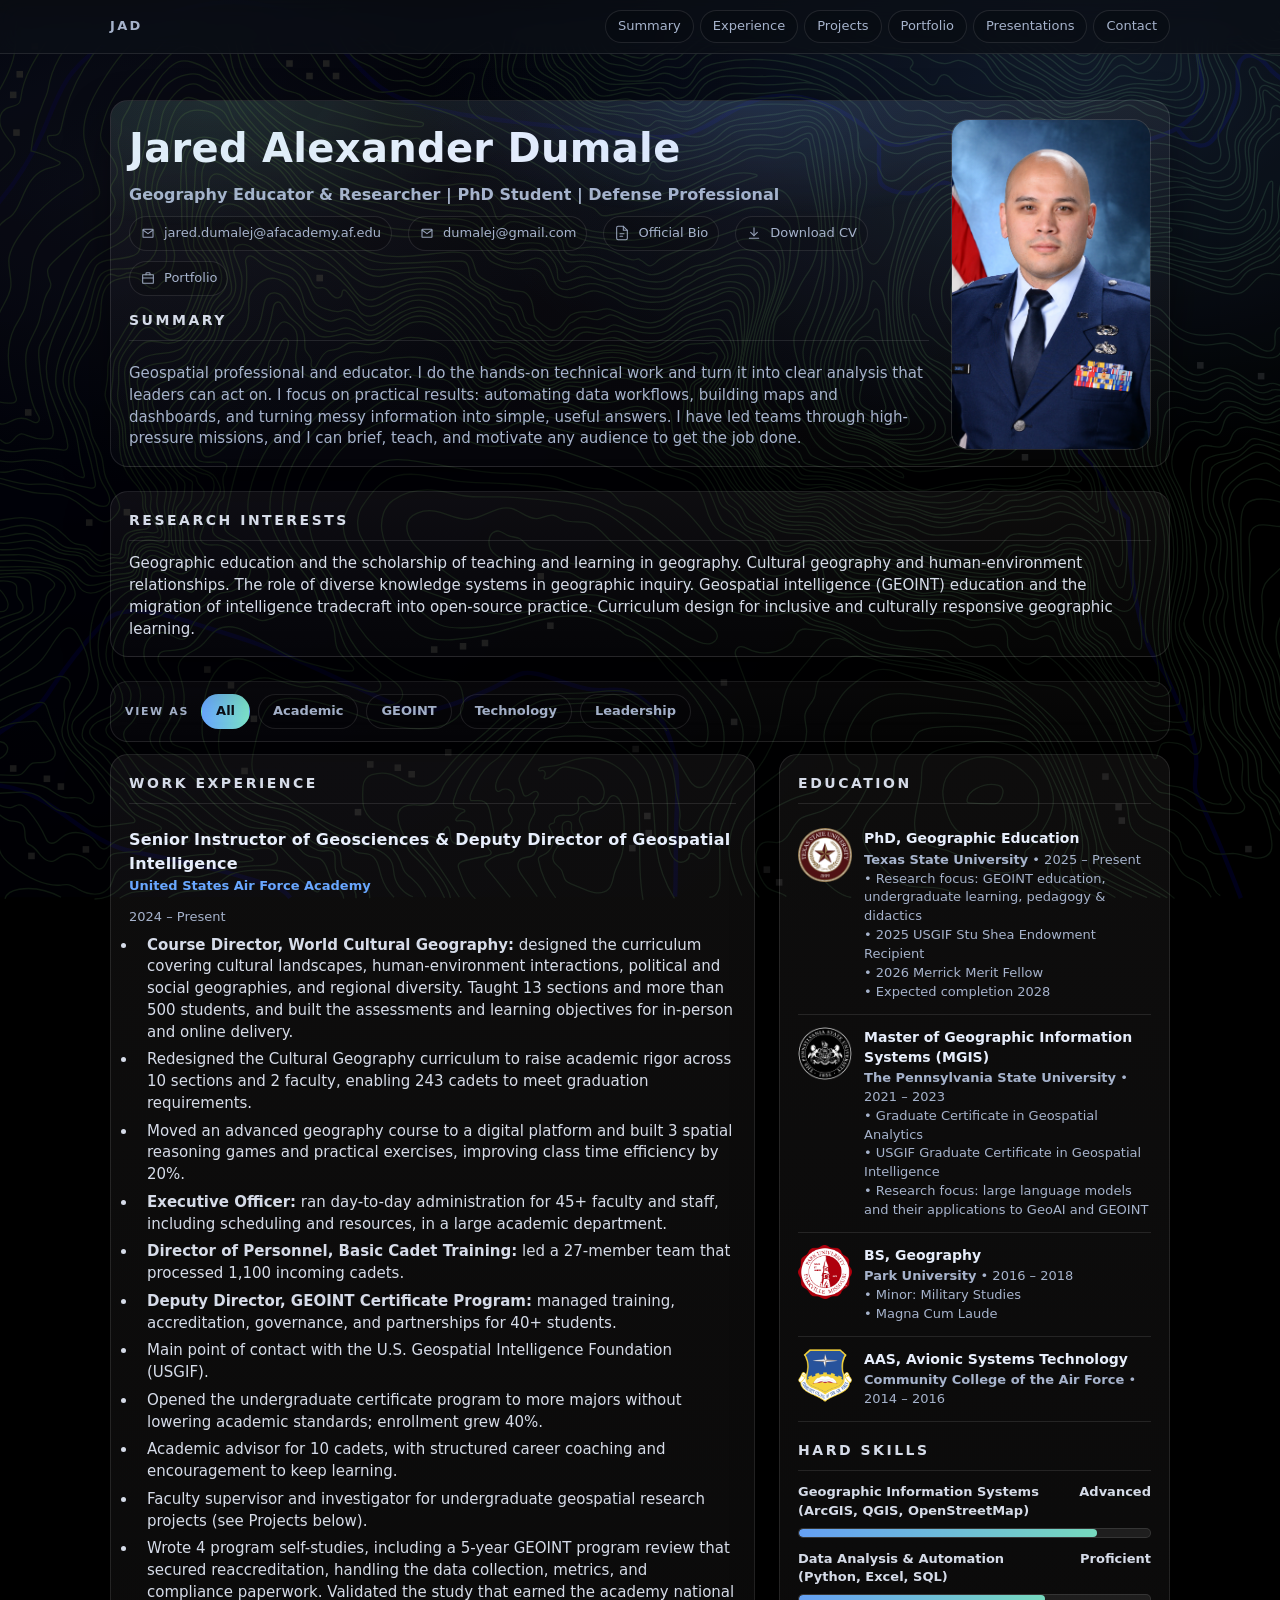
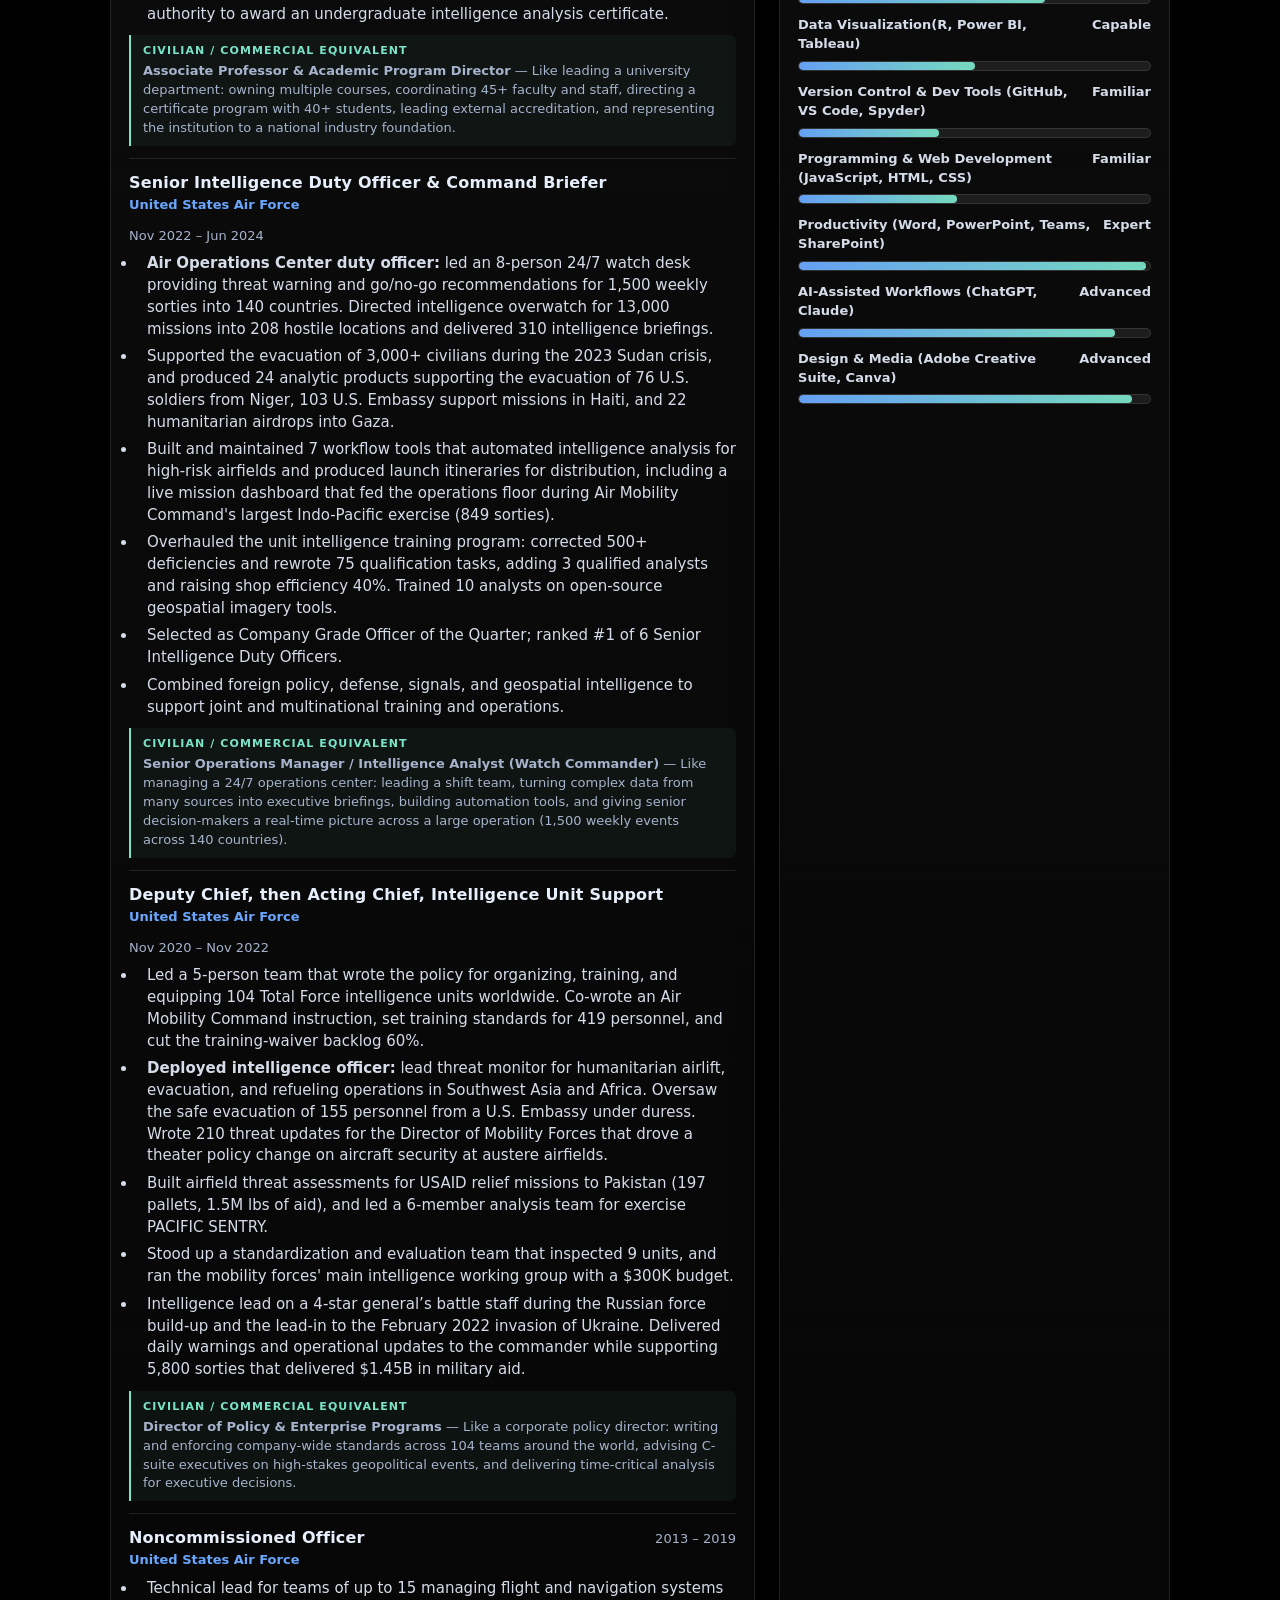
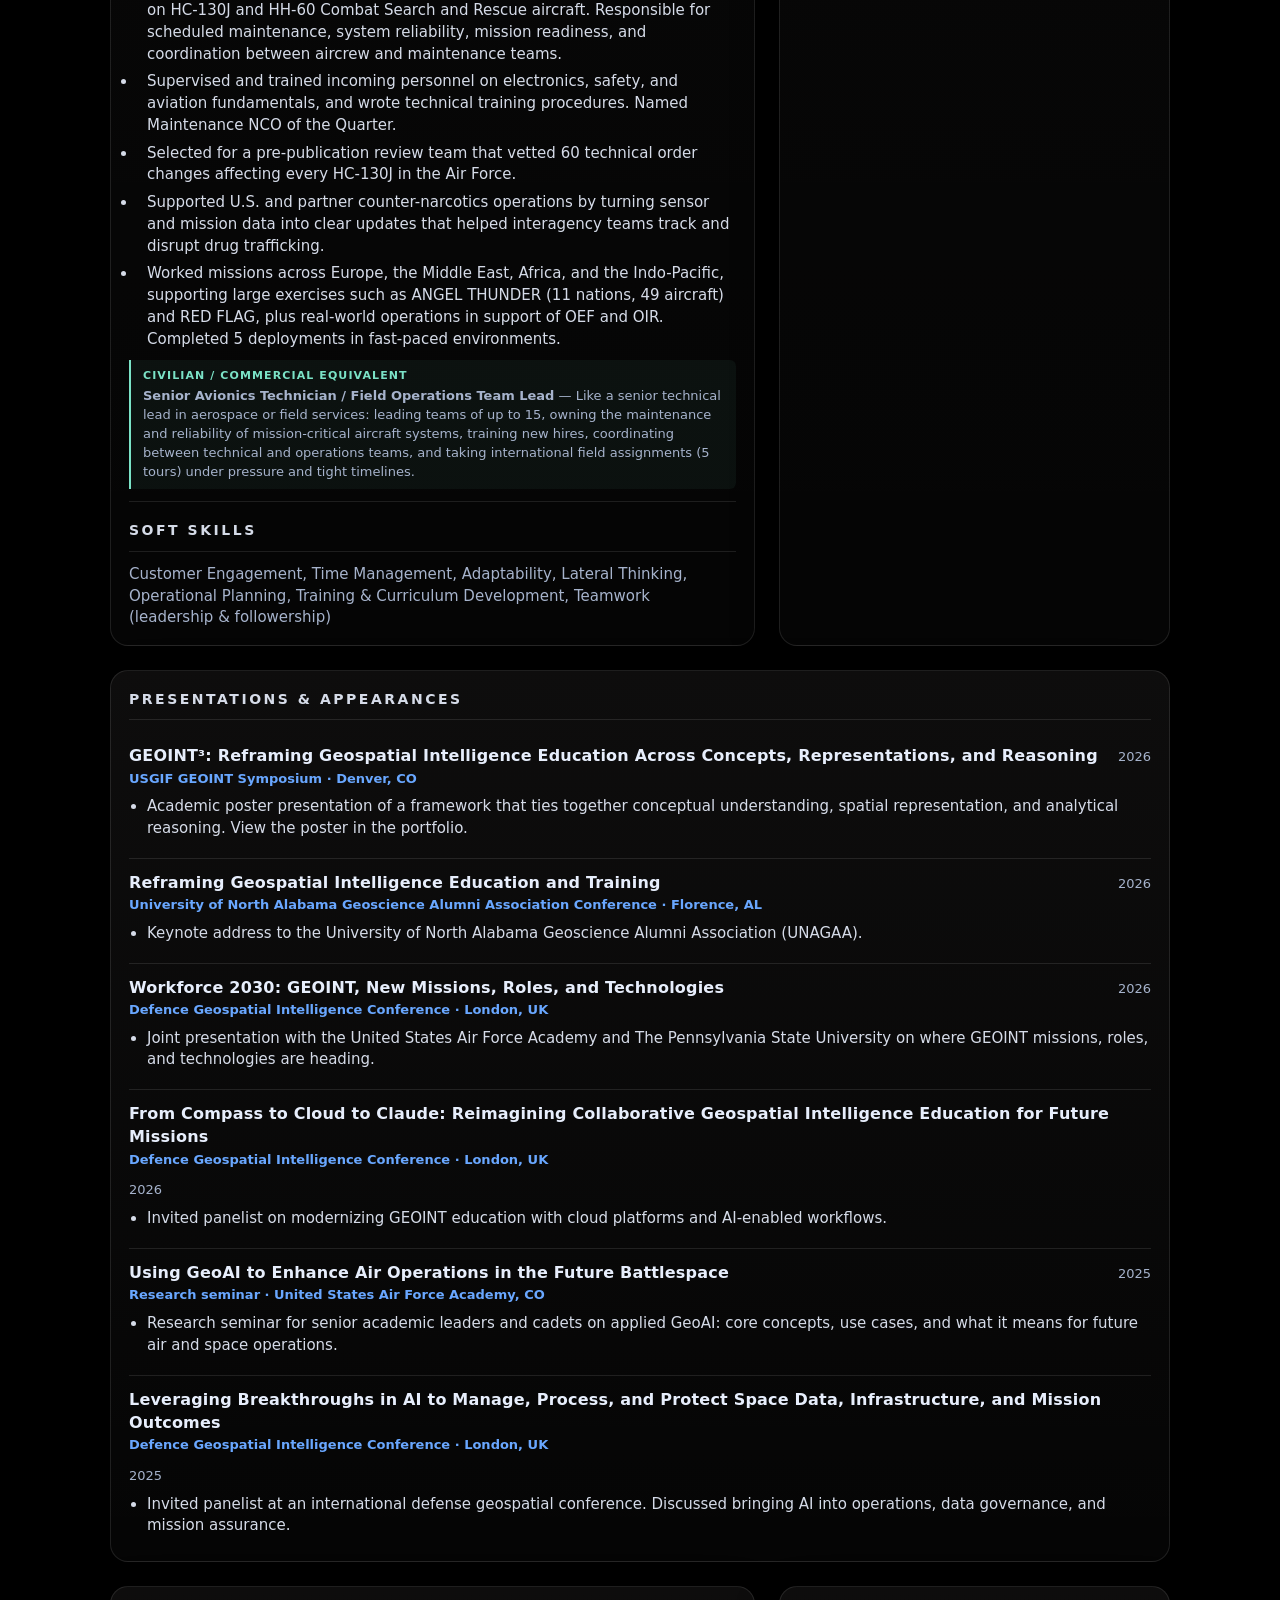
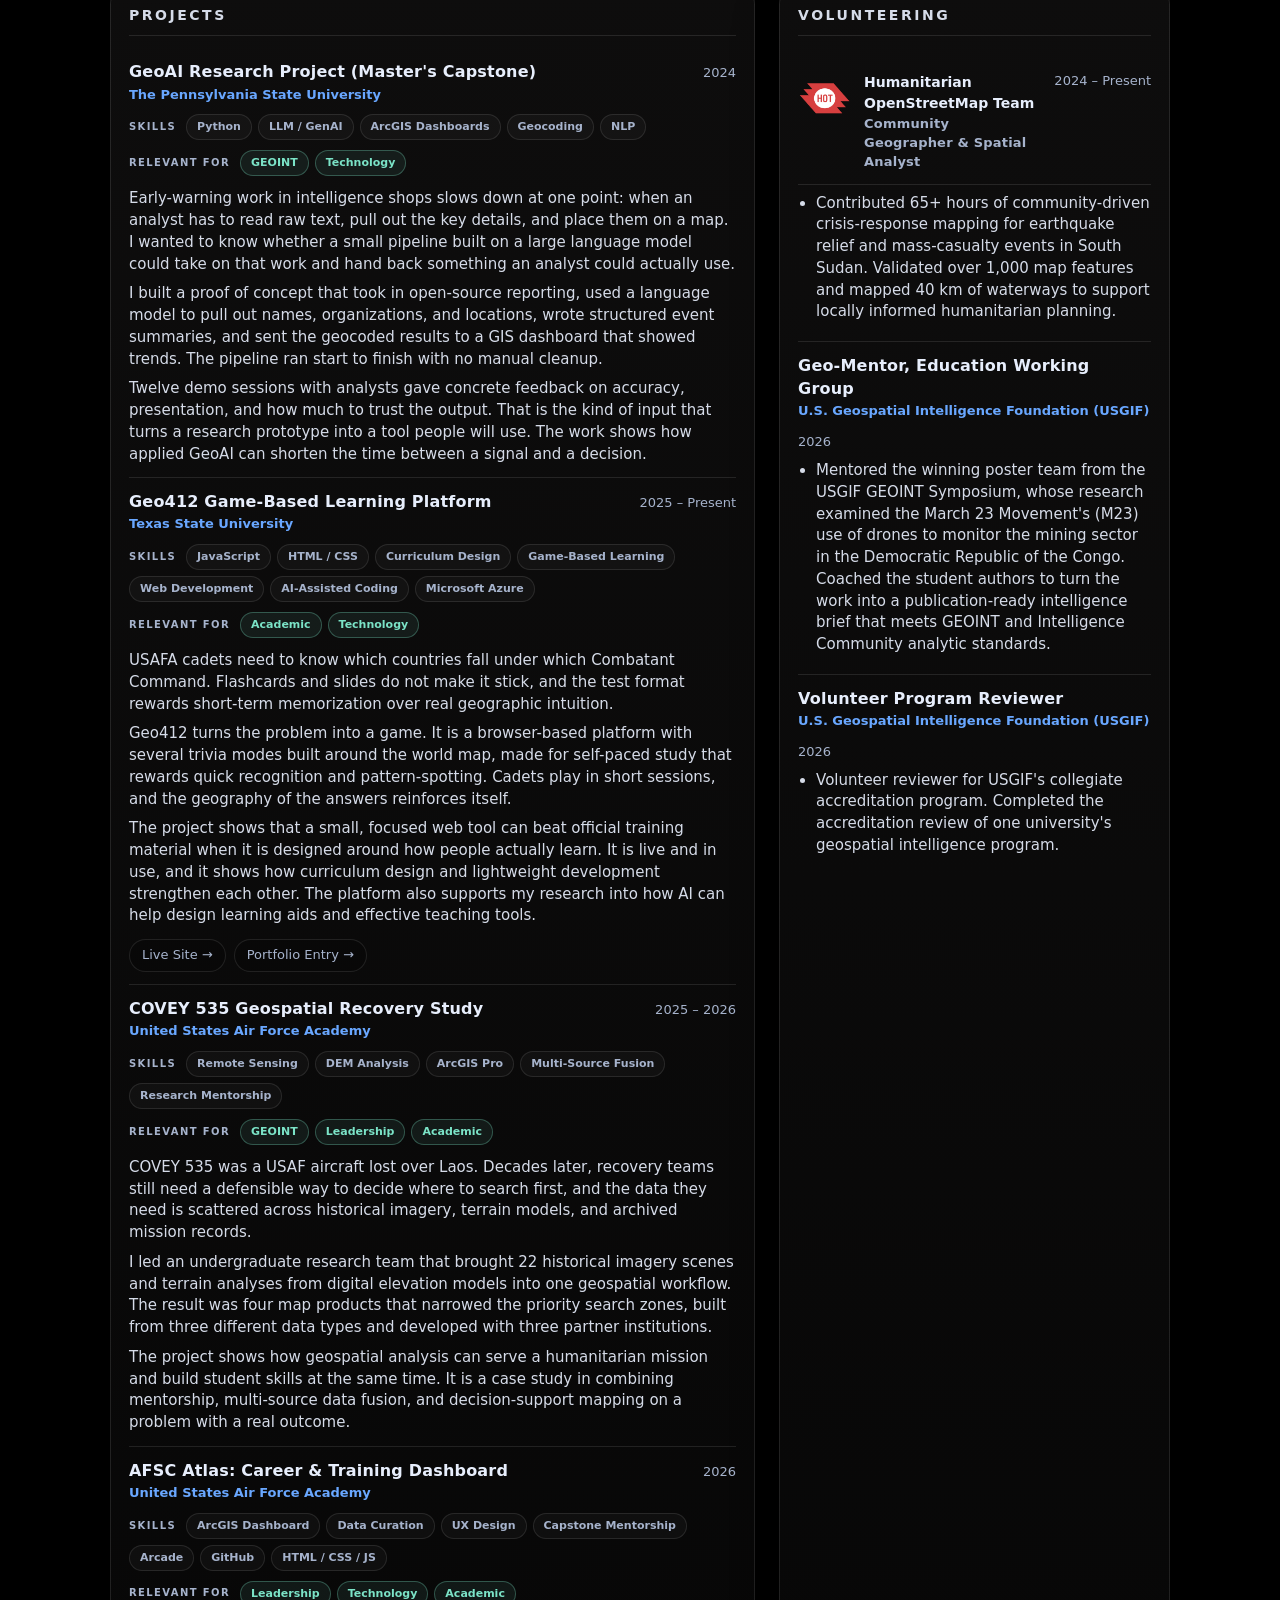
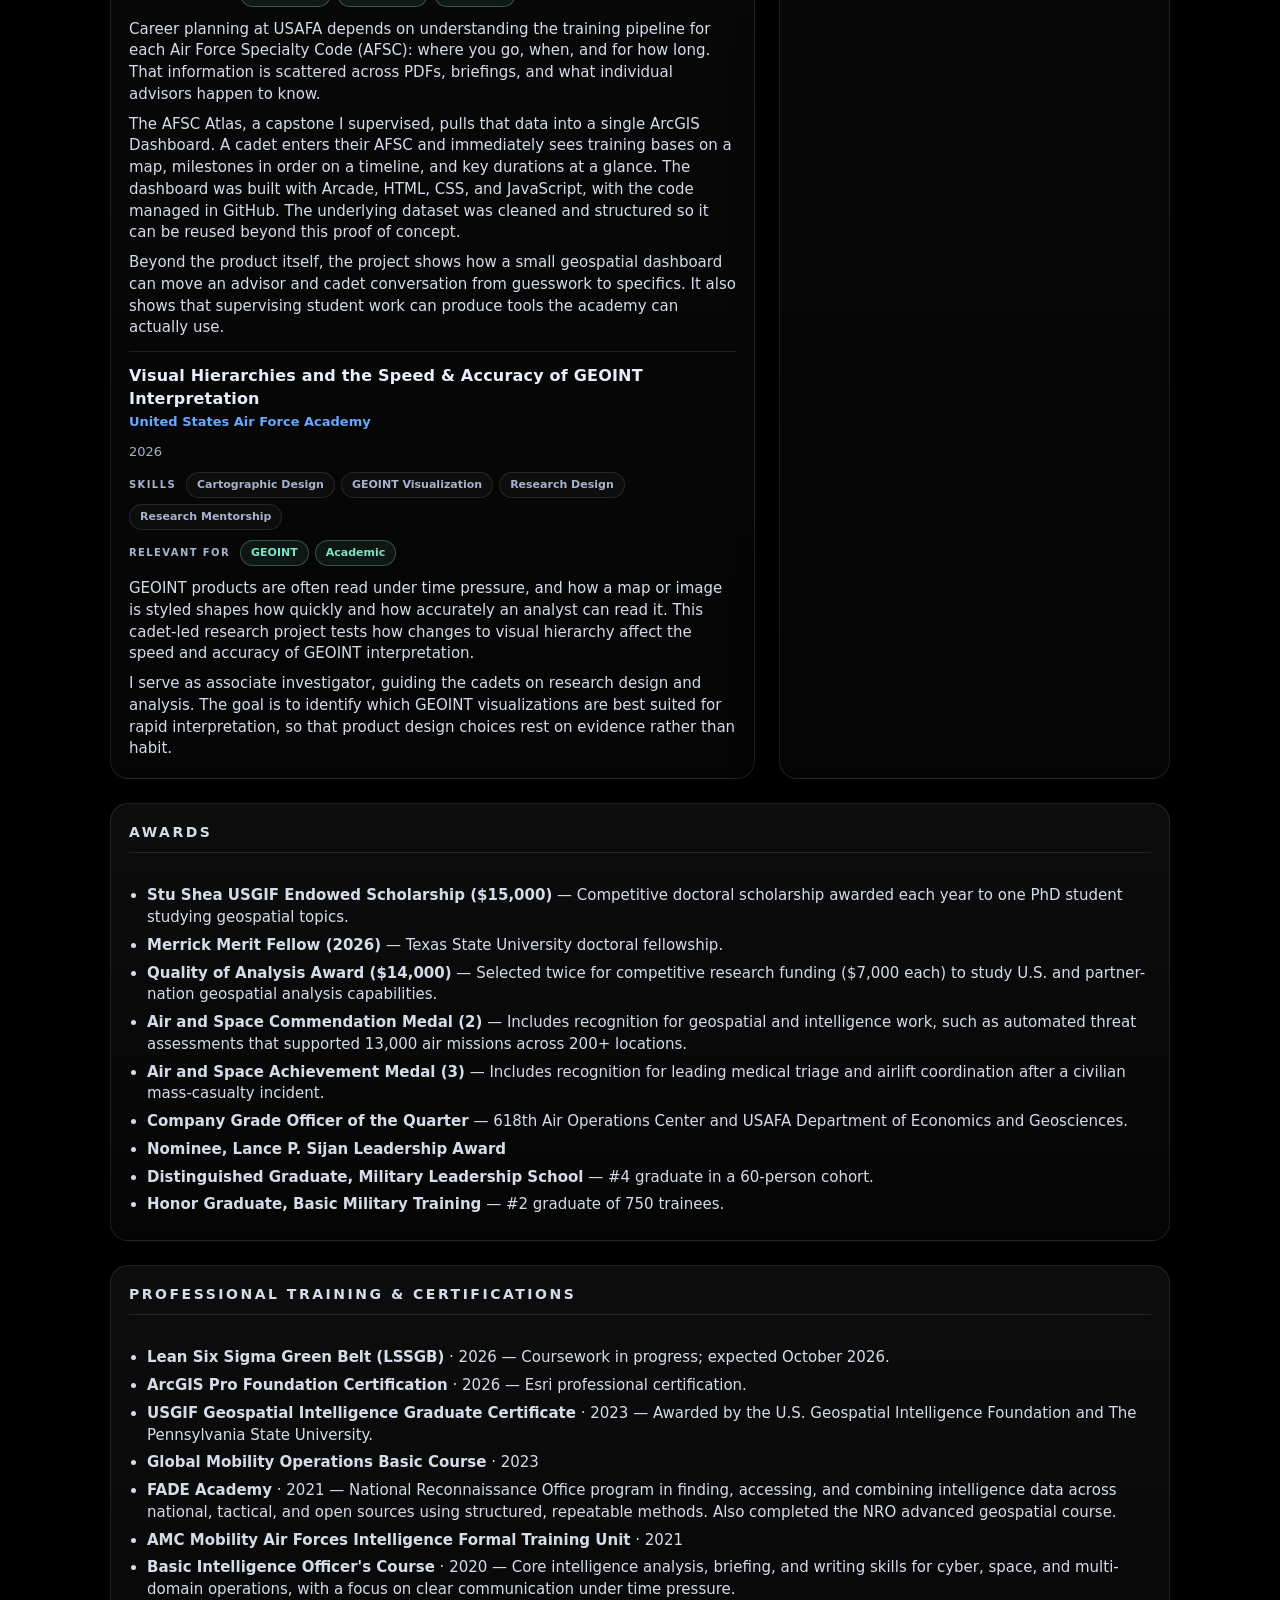
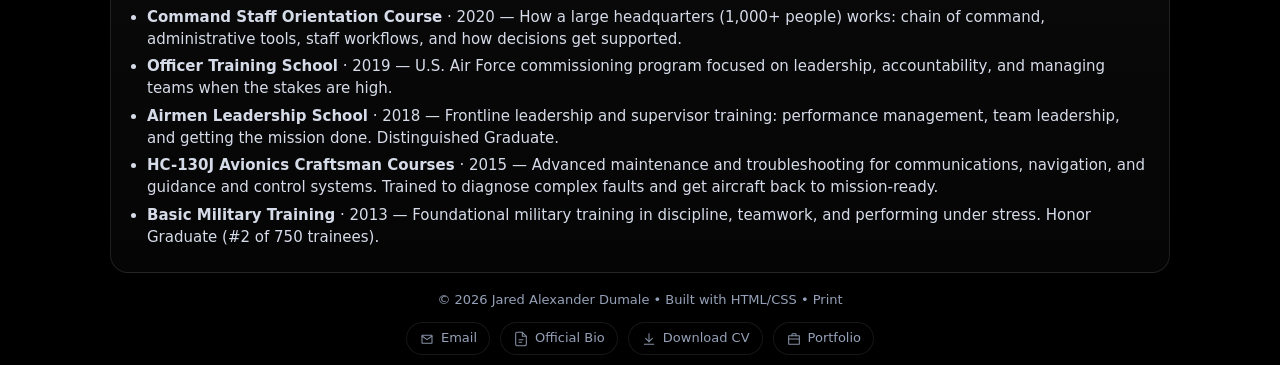
==== commit 86e3d078: "Update main page facts, figures, and dates from the latest resume Sync role dates, team sizes, unit " ====
--- a/index.html
+++ b/index.html
@@ -687,13 +687,13 @@
               Academic leader and geographer focused on curriculum design, geographic education research, and inclusive teaching. I have taught 13 sections and more than 500 students, and grew GEOINT certificate enrollment by 40% by rethinking the curriculum. My doctoral research looks at how intelligence tradecraft can be brought into open-source geographic education.
             </span>
             <span data-role-summary="geoint">
-              Geospatial intelligence professional with 10+ years in multi-source intelligence operations, threat assessment, and GEOINT tradecraft. Active TS/SCI clearance and USGIF certified. I led intelligence support for 30,000+ air operations, built early GeoAI workflows for entity extraction and early warning, and stood up an accredited GEOINT certificate program from scratch.
+              Geospatial intelligence professional with 10+ years in multi-source intelligence operations, threat assessment, and GEOINT tradecraft. Active TS/SCI clearance and USGIF certified. I directed intelligence overwatch for 13,000+ air missions into 200+ hostile locations, built early GeoAI workflows for entity extraction and early warning, and stood up an accredited GEOINT certificate program from scratch.
             </span>
             <span data-role-summary="technology">
               Geospatial technologist focused on GIS automation, GeoAI, and analysis workflows powered by large language models. I built 7 automation tools that ran in daily operations and designed proof-of-concept LLM pipelines for entity extraction, geocoding, and dashboards. I work in ArcGIS Pro, Python, and Arcade and have hands-on experience putting AI into real workflows.
             </span>
             <span data-role-summary="leadership">
-              Program leader who rebuilt an undergraduate GEOINT certificate program (enrollment up 40%), wrote 4 accreditation self-studies, and coordinated 44 faculty members. 10+ years leading teams in fast-moving settings, from 24/7 intelligence operations to a 4-star general's battle staff.
+              Program leader who rebuilt an undergraduate GEOINT certificate program (enrollment up 40%), wrote 4 accreditation self-studies, and coordinates 45+ faculty and staff. 13 years leading teams in fast-moving settings, from 24/7 intelligence operations to a 4-star general's battle staff.
             </span>
           </p>
         </div>
@@ -737,17 +737,20 @@
           </div>
           <ul>
             <li data-roles="academic geoint technology"><b>Course Director, World Cultural Geography:</b> designed the curriculum covering cultural landscapes, human-environment interactions, political and social geographies, and regional diversity. Taught 13 sections and more than 500 students, and built the assessments and learning objectives for in-person and online delivery.</li>
-            <li data-roles="leadership academic"><b>Executive Officer:</b> ran day-to-day administration for 44 faculty members, including scheduling and resources, in a large academic department.</li>
+            <li data-roles="academic">Redesigned the Cultural Geography curriculum to raise academic rigor across 10 sections and 2 faculty, enabling 243 cadets to meet graduation requirements.</li>
+            <li data-roles="academic technology">Moved an advanced geography course to a digital platform and built 3 spatial reasoning games and practical exercises, improving class time efficiency by 20%.</li>
+            <li data-roles="leadership academic"><b>Executive Officer:</b> ran day-to-day administration for 45+ faculty and staff, including scheduling and resources, in a large academic department.</li>
+            <li data-roles="leadership"><b>Director of Personnel, Basic Cadet Training:</b> led a 27-member team that processed 1,100 incoming cadets.</li>
             <li data-roles="academic geoint leadership"><b>Deputy Director, GEOINT Certificate Program:</b> managed training, accreditation, governance, and partnerships for 40+ students.</li>
             <li data-roles="geoint leadership academic">Main point of contact with the U.S. Geospatial Intelligence Foundation (USGIF).</li>
             <li data-roles="leadership academic">Opened the undergraduate certificate program to more majors without lowering academic standards; enrollment grew 40%.</li>
-            <li data-roles="academic">Academic advisor for 11 students, with structured career coaching and encouragement to keep learning.</li>
+            <li data-roles="academic">Academic advisor for 10 cadets, with structured career coaching and encouragement to keep learning.</li>
             <li data-roles="academic geoint leadership">Faculty supervisor and investigator for undergraduate geospatial research projects (see Projects below).</li>
-            <li data-roles="academic leadership">Wrote 4 program self-studies, handling the data collection, metrics, and compliance paperwork that earned external accreditation.</li>
+            <li data-roles="academic leadership">Wrote 4 program self-studies, including a 5-year GEOINT program review that secured reaccreditation, handling the data collection, metrics, and compliance paperwork. Validated the study that earned the academy national authority to award an undergraduate intelligence analysis certificate.</li>
           </ul>
           <div class="civilian-eq">
             <span class="civ-label">Civilian / Commercial Equivalent</span>
-            <strong>Associate Professor &amp; Academic Program Director</strong> — Like leading a university department: owning multiple courses, managing 44 faculty members, directing a certificate program with 40+ students, leading external accreditation, and representing the institution to a national industry foundation.
+            <strong>Associate Professor &amp; Academic Program Director</strong> — Like leading a university department: owning multiple courses, coordinating 45+ faculty and staff, directing a certificate program with 40+ students, leading external accreditation, and representing the institution to a national industry foundation.
           </div>
         </article>
 
@@ -757,35 +760,40 @@
               <p class="role">Senior Intelligence Duty Officer &amp; Command Briefer</p>
               <p class="org">United States Air Force</p>
             </div>
-            <div class="meta">2021 – 2024</div>
-          </div>
-          <ul>
-            <li data-roles="geoint leadership"><b>Air Operations Center duty officer:</b> led a 7-person team covering air operations 24/7. Turned inputs from many sources into clear assessments and senior-leader briefings for 30,000+ missions.</li>
-            <li data-roles="technology geoint">Built and maintained 7 workflow tools that automated intelligence analysis for high-risk airfields and produced launch itineraries for distribution.</li>
-            <li data-roles="geoint"><b>Deployed intelligence officer:</b> lead threat monitor for humanitarian airlift, evacuation, and refueling operations in Southwest Asia and Africa. Oversaw the safe evacuation of 155 personnel from a U.S. Embassy under duress.</li>
+            <div class="meta">Nov 2022 – Jun 2024</div>
+          </div>
+          <ul>
+            <li data-roles="geoint leadership"><b>Air Operations Center duty officer:</b> led an 8-person 24/7 watch desk providing threat warning and go/no-go recommendations for 1,500 weekly sorties into 140 countries. Directed intelligence overwatch for 13,000 missions into 208 hostile locations and delivered 310 intelligence briefings.</li>
+            <li data-roles="geoint">Supported the evacuation of 3,000+ civilians during the 2023 Sudan crisis, and produced 24 analytic products supporting the evacuation of 76 U.S. soldiers from Niger, 103 U.S. Embassy support missions in Haiti, and 22 humanitarian airdrops into Gaza.</li>
+            <li data-roles="technology geoint">Built and maintained 7 workflow tools that automated intelligence analysis for high-risk airfields and produced launch itineraries for distribution, including a live mission dashboard that fed the operations floor during Air Mobility Command's largest Indo-Pacific exercise (849 sorties).</li>
+            <li data-roles="leadership geoint academic">Overhauled the unit intelligence training program: corrected 500+ deficiencies and rewrote 75 qualification tasks, adding 3 qualified analysts and raising shop efficiency 40%. Trained 10 analysts on open-source geospatial imagery tools.</li>
+            <li data-roles="leadership">Selected as Company Grade Officer of the Quarter; ranked #1 of 6 Senior Intelligence Duty Officers.</li>
             <li data-roles="geoint">Combined foreign policy, defense, signals, and geospatial intelligence to support joint and multinational training and operations.</li>
           </ul>
           <div class="civilian-eq">
             <span class="civ-label">Civilian / Commercial Equivalent</span>
-            <strong>Senior Operations Manager / Intelligence Analyst (Watch Commander)</strong> — Like managing a 24/7 operations center: leading a shift team, turning complex data from many sources into executive briefings, building automation tools, and giving senior decision-makers a real-time picture across a large operation (30,000+ events supported).
+            <strong>Senior Operations Manager / Intelligence Analyst (Watch Commander)</strong> — Like managing a 24/7 operations center: leading a shift team, turning complex data from many sources into executive briefings, building automation tools, and giving senior decision-makers a real-time picture across a large operation (1,500 weekly events across 140 countries).
           </div>
         </article>
 
         <article class="entry">
           <div class="entry-head">
             <div>
-              <p class="role">Chief, Intelligence Unit Support</p>
+              <p class="role">Deputy Chief, then Acting Chief, Intelligence Unit Support</p>
               <p class="org">United States Air Force</p>
             </div>
-            <div class="meta">2019 – 2021</div>
-          </div>
-          <ul>
-            <li data-roles="leadership geoint">Led a 6-person team that wrote the policy for organizing, training, and equipping 114 intelligence units worldwide.</li>
-            <li data-roles="geoint leadership">Intelligence lead on a 4-star general’s battle staff during the Russian force build-up and the lead-in to the February 2022 invasion of Ukraine. Delivered time-sensitive warnings and operational updates that senior leaders used to make decisions.</li>
+            <div class="meta">Nov 2020 – Nov 2022</div>
+          </div>
+          <ul>
+            <li data-roles="leadership geoint">Led a 5-person team that wrote the policy for organizing, training, and equipping 104 Total Force intelligence units worldwide. Co-wrote an Air Mobility Command instruction, set training standards for 419 personnel, and cut the training-waiver backlog 60%.</li>
+            <li data-roles="geoint"><b>Deployed intelligence officer:</b> lead threat monitor for humanitarian airlift, evacuation, and refueling operations in Southwest Asia and Africa. Oversaw the safe evacuation of 155 personnel from a U.S. Embassy under duress. Wrote 210 threat updates for the Director of Mobility Forces that drove a theater policy change on aircraft security at austere airfields.</li>
+            <li data-roles="geoint leadership">Built airfield threat assessments for USAID relief missions to Pakistan (197 pallets, 1.5M lbs of aid), and led a 6-member analysis team for exercise PACIFIC SENTRY.</li>
+            <li data-roles="leadership">Stood up a standardization and evaluation team that inspected 9 units, and ran the mobility forces' main intelligence working group with a $300K budget.</li>
+            <li data-roles="geoint leadership">Intelligence lead on a 4-star general’s battle staff during the Russian force build-up and the lead-in to the February 2022 invasion of Ukraine. Delivered daily warnings and operational updates to the commander while supporting 5,800 sorties that delivered $1.45B in military aid.</li>
           </ul>
           <div class="civilian-eq">
             <span class="civ-label">Civilian / Commercial Equivalent</span>
-            <strong>Director of Policy &amp; Enterprise Programs</strong> — Like a corporate policy director: writing and enforcing company-wide standards across 114 teams around the world, advising C-suite executives on high-stakes geopolitical events, and delivering time-critical analysis for executive decisions.
+            <strong>Director of Policy &amp; Enterprise Programs</strong> — Like a corporate policy director: writing and enforcing company-wide standards across 104 teams around the world, advising C-suite executives on high-stakes geopolitical events, and delivering time-critical analysis for executive decisions.
           </div>
         </article>
 
@@ -798,14 +806,15 @@
             <div class="meta">2013 – 2019</div>
           </div>
           <ul>
-            <li data-roles="technology leadership">Technical lead for a 14-person team managing flight and navigation systems on Combat Search and Rescue aircraft. Responsible for scheduled maintenance, system reliability, mission readiness, and coordination between aircrew and maintenance teams.</li>
-            <li data-roles="leadership">Supervised and trained incoming personnel on electronics, safety, and aviation fundamentals.</li>
+            <li data-roles="technology leadership">Technical lead for teams of up to 15 managing flight and navigation systems on HC-130J and HH-60 Combat Search and Rescue aircraft. Responsible for scheduled maintenance, system reliability, mission readiness, and coordination between aircrew and maintenance teams.</li>
+            <li data-roles="leadership">Supervised and trained incoming personnel on electronics, safety, and aviation fundamentals, and wrote technical training procedures. Named Maintenance NCO of the Quarter.</li>
+            <li data-roles="technology">Selected for a pre-publication review team that vetted 60 technical order changes affecting every HC-130J in the Air Force.</li>
             <li data-roles="geoint">Supported U.S. and partner counter-narcotics operations by turning sensor and mission data into clear updates that helped interagency teams track and disrupt drug trafficking.</li>
-            <li data-roles="geoint leadership">Worked missions across Europe, the Middle East, Africa, and the Indo-Pacific, supporting large training exercises and real-world operations. Completed 5 deployments in fast-paced environments.</li>
+            <li data-roles="geoint leadership">Worked missions across Europe, the Middle East, Africa, and the Indo-Pacific, supporting large exercises such as ANGEL THUNDER (11 nations, 49 aircraft) and RED FLAG, plus real-world operations in support of OEF and OIR. Completed 5 deployments in fast-paced environments.</li>
           </ul>
           <div class="civilian-eq">
             <span class="civ-label">Civilian / Commercial Equivalent</span>
-            <strong>Senior Avionics Technician / Field Operations Team Lead</strong> — Like a senior technical lead in aerospace or field services: leading a 14-person team, owning the maintenance and reliability of mission-critical aircraft systems, training new hires, coordinating between technical and operations teams, and taking international field assignments (5 tours) under pressure and tight timelines.
+            <strong>Senior Avionics Technician / Field Operations Team Lead</strong> — Like a senior technical lead in aerospace or field services: leading teams of up to 15, owning the maintenance and reliability of mission-critical aircraft systems, training new hires, coordinating between technical and operations teams, and taking international field assignments (5 tours) under pressure and tight timelines.
           </div>
         </article>
 
@@ -851,6 +860,7 @@
             <h3>BS, Geography</h3>
             <p><strong>Park University</strong> • 2016 – 2018
             <br/>• Minor: Military Studies
+            <br/>• Magna Cum Laude
             </p>
           </div>
         </div>
@@ -1196,8 +1206,10 @@
             <li><strong>Stu Shea USGIF Endowed Scholarship ($15,000)</strong> — Competitive doctoral scholarship awarded each year to one PhD student studying geospatial topics.</li>
             <li><strong>Merrick Merit Fellow (2026)</strong> — Texas State University doctoral fellowship.</li>
             <li><strong>Quality of Analysis Award ($14,000)</strong> — Selected twice for competitive research funding ($7,000 each) to study U.S. and partner-nation geospatial analysis capabilities.</li>
-            <li><strong>Military Commendation Award</strong> — For geospatial and intelligence work, including automated threat assessments that supported 13,000 air missions across 200+ locations.</li>
-            <li><strong>Military Achievement Award</strong> — For leading medical triage and airlift coordination after a civilian mass-casualty incident.</li>
+            <li><strong>Air and Space Commendation Medal (2)</strong> — Includes recognition for geospatial and intelligence work, such as automated threat assessments that supported 13,000 air missions across 200+ locations.</li>
+            <li><strong>Air and Space Achievement Medal (3)</strong> — Includes recognition for leading medical triage and airlift coordination after a civilian mass-casualty incident.</li>
+            <li><strong>Company Grade Officer of the Quarter</strong> — 618th Air Operations Center and USAFA Department of Economics and Geosciences.</li>
+            <li><strong>Nominee, Lance P. Sijan Leadership Award</strong></li>
             <li><strong>Distinguished Graduate, Military Leadership School</strong> — #4 graduate in a 60-person cohort.</li>
             <li><strong>Honor Graduate, Basic Military Training</strong> — #2 graduate of 750 trainees.</li>
           </ul>
@@ -1211,7 +1223,9 @@
             <li><strong>Lean Six Sigma Green Belt (LSSGB)</strong> · 2026 — Coursework in progress; expected October 2026.</li>
             <li><strong>ArcGIS Pro Foundation Certification</strong> · 2026 — Esri professional certification.</li>
             <li><strong>USGIF Geospatial Intelligence Graduate Certificate</strong> · 2023 — Awarded by the U.S. Geospatial Intelligence Foundation and The Pennsylvania State University.</li>
-            <li><strong>FADE Academy</strong> · 2021 — National Reconnaissance Office program in finding, accessing, and combining intelligence data across national, tactical, and open sources using structured, repeatable methods.</li>
+            <li><strong>Global Mobility Operations Basic Course</strong> · 2023</li>
+            <li><strong>FADE Academy</strong> · 2021 — National Reconnaissance Office program in finding, accessing, and combining intelligence data across national, tactical, and open sources using structured, repeatable methods. Also completed the NRO advanced geospatial course.</li>
+            <li><strong>AMC Mobility Air Forces Intelligence Formal Training Unit</strong> · 2021</li>
             <li><strong>Basic Intelligence Officer's Course</strong> · 2020 — Core intelligence analysis, briefing, and writing skills for cyber, space, and multi-domain operations, with a focus on clear communication under time pressure.</li>
             <li><strong>Command Staff Orientation Course</strong> · 2020 — How a large headquarters (1,000+ people) works: chain of command, administrative tools, staff workflows, and how decisions get supported.</li>
             <li><strong>Officer Training School</strong> · 2019 — U.S. Air Force commissioning program focused on leadership, accountability, and managing teams when the stakes are high.</li>
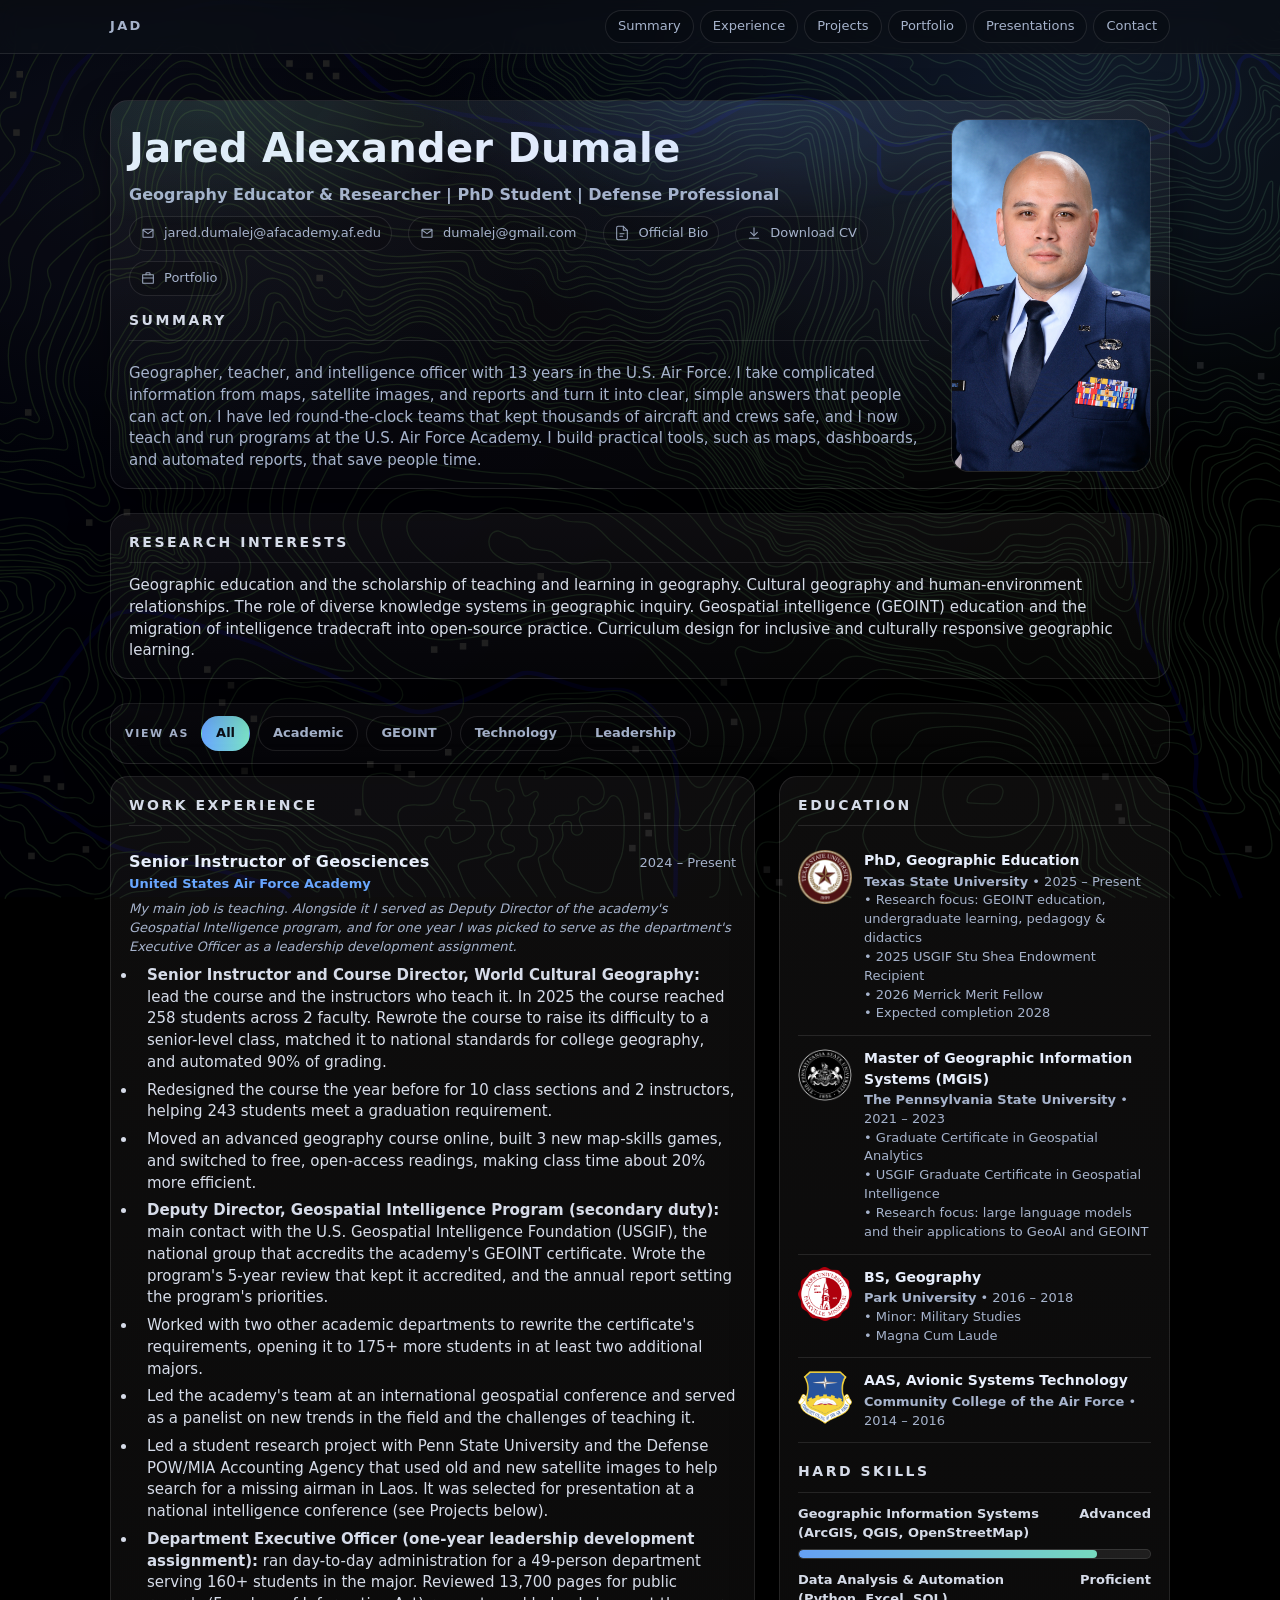
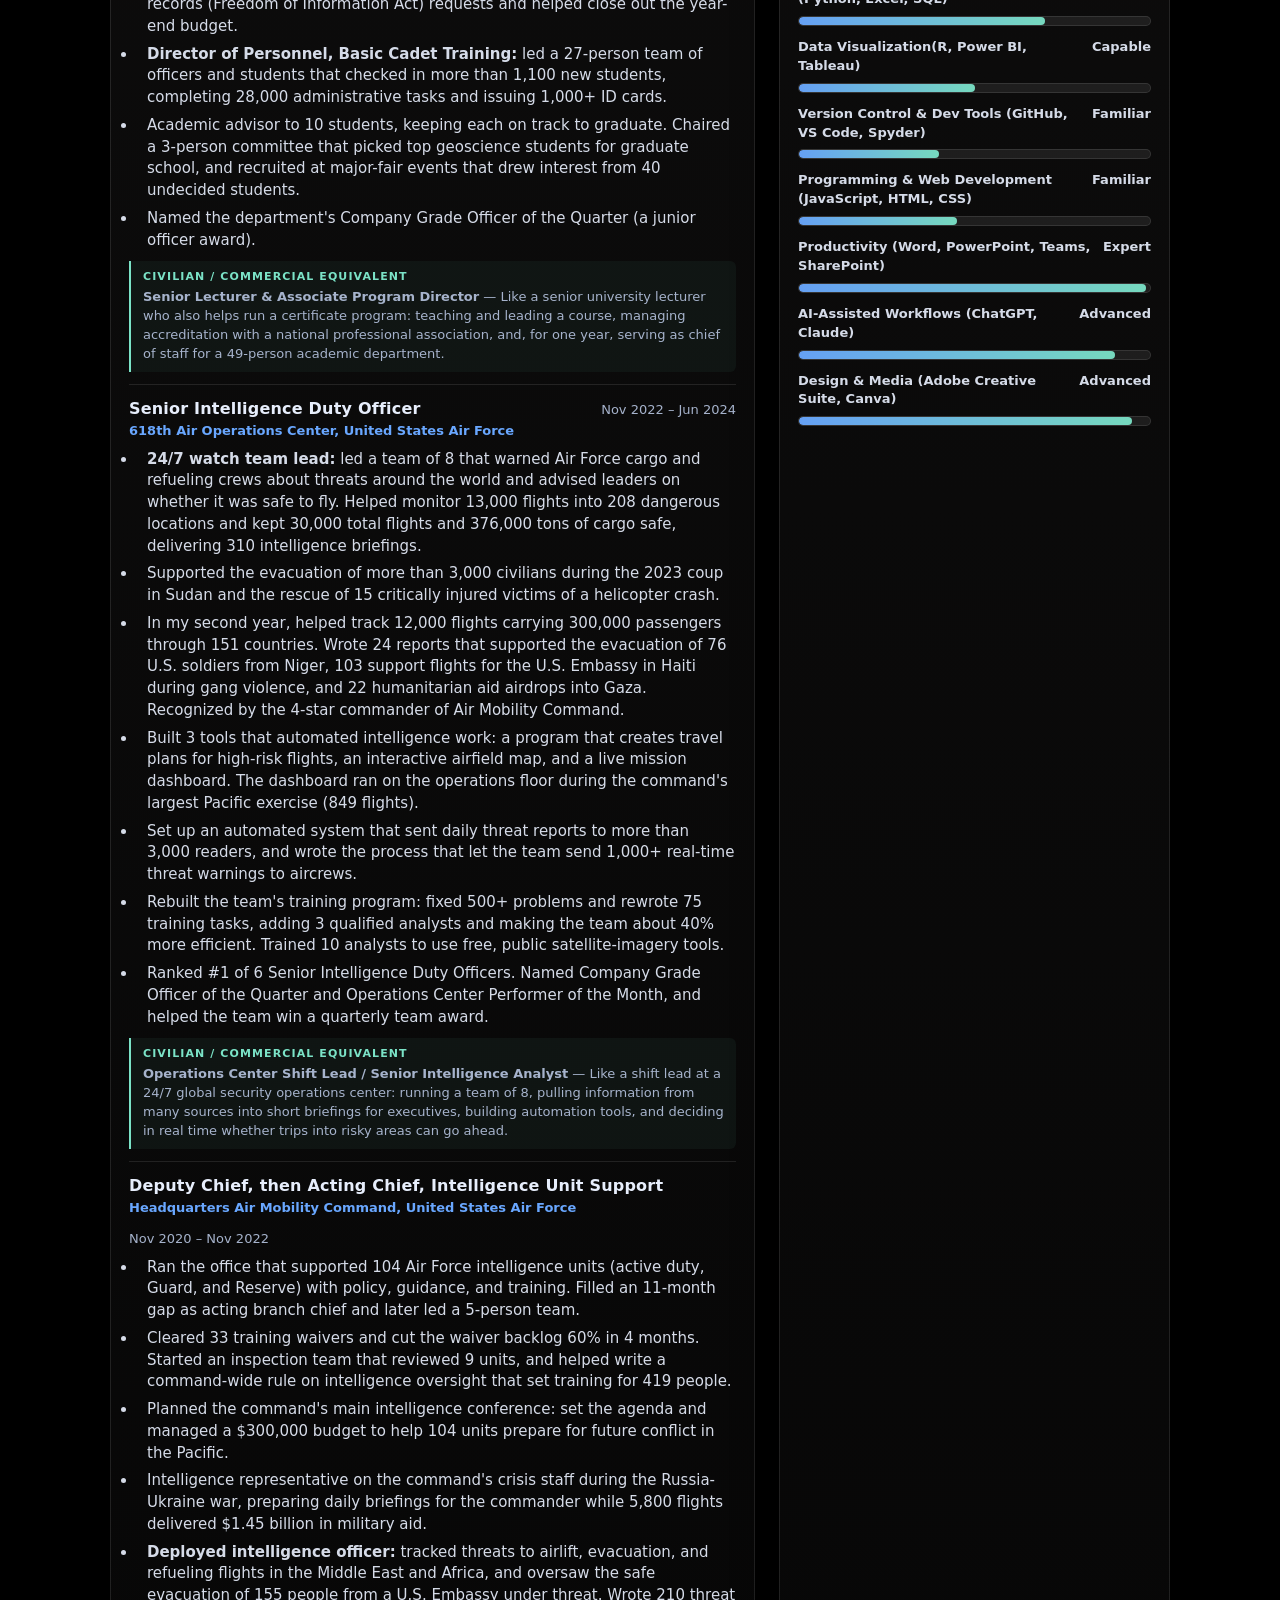
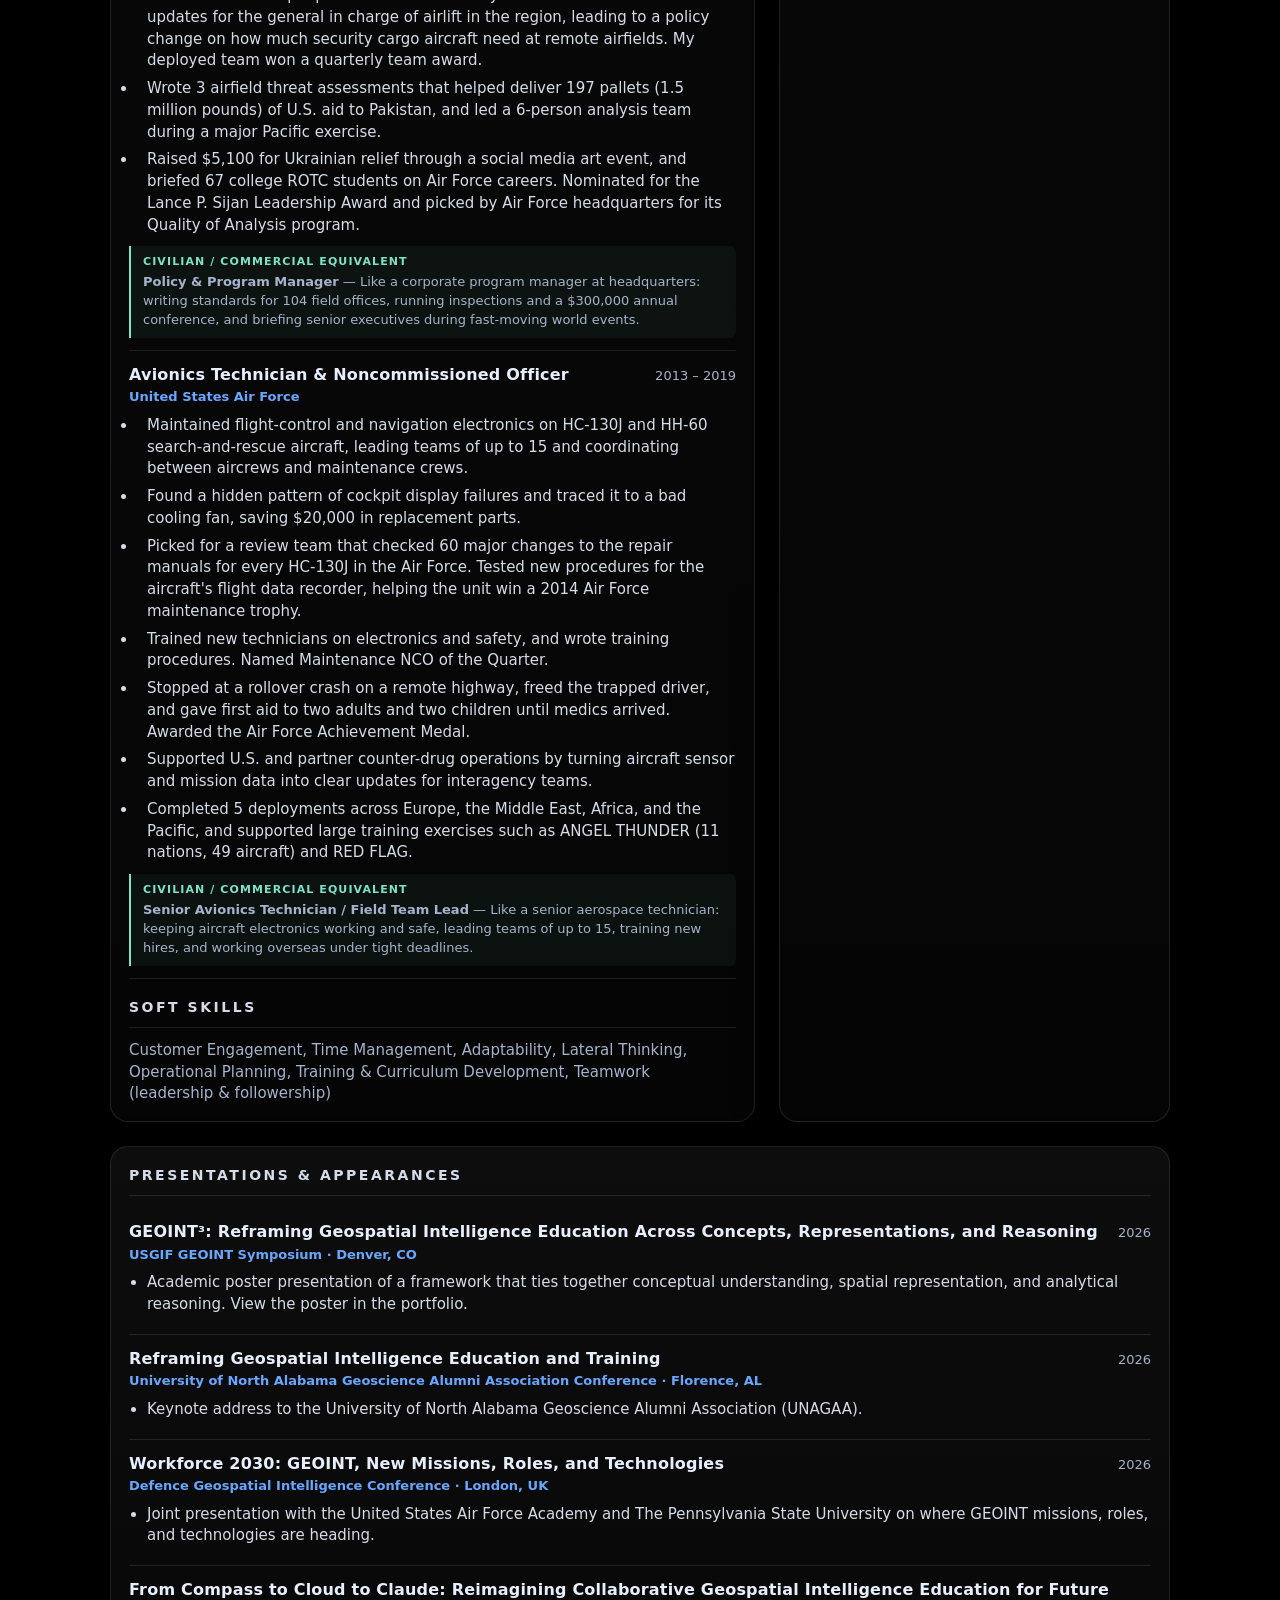
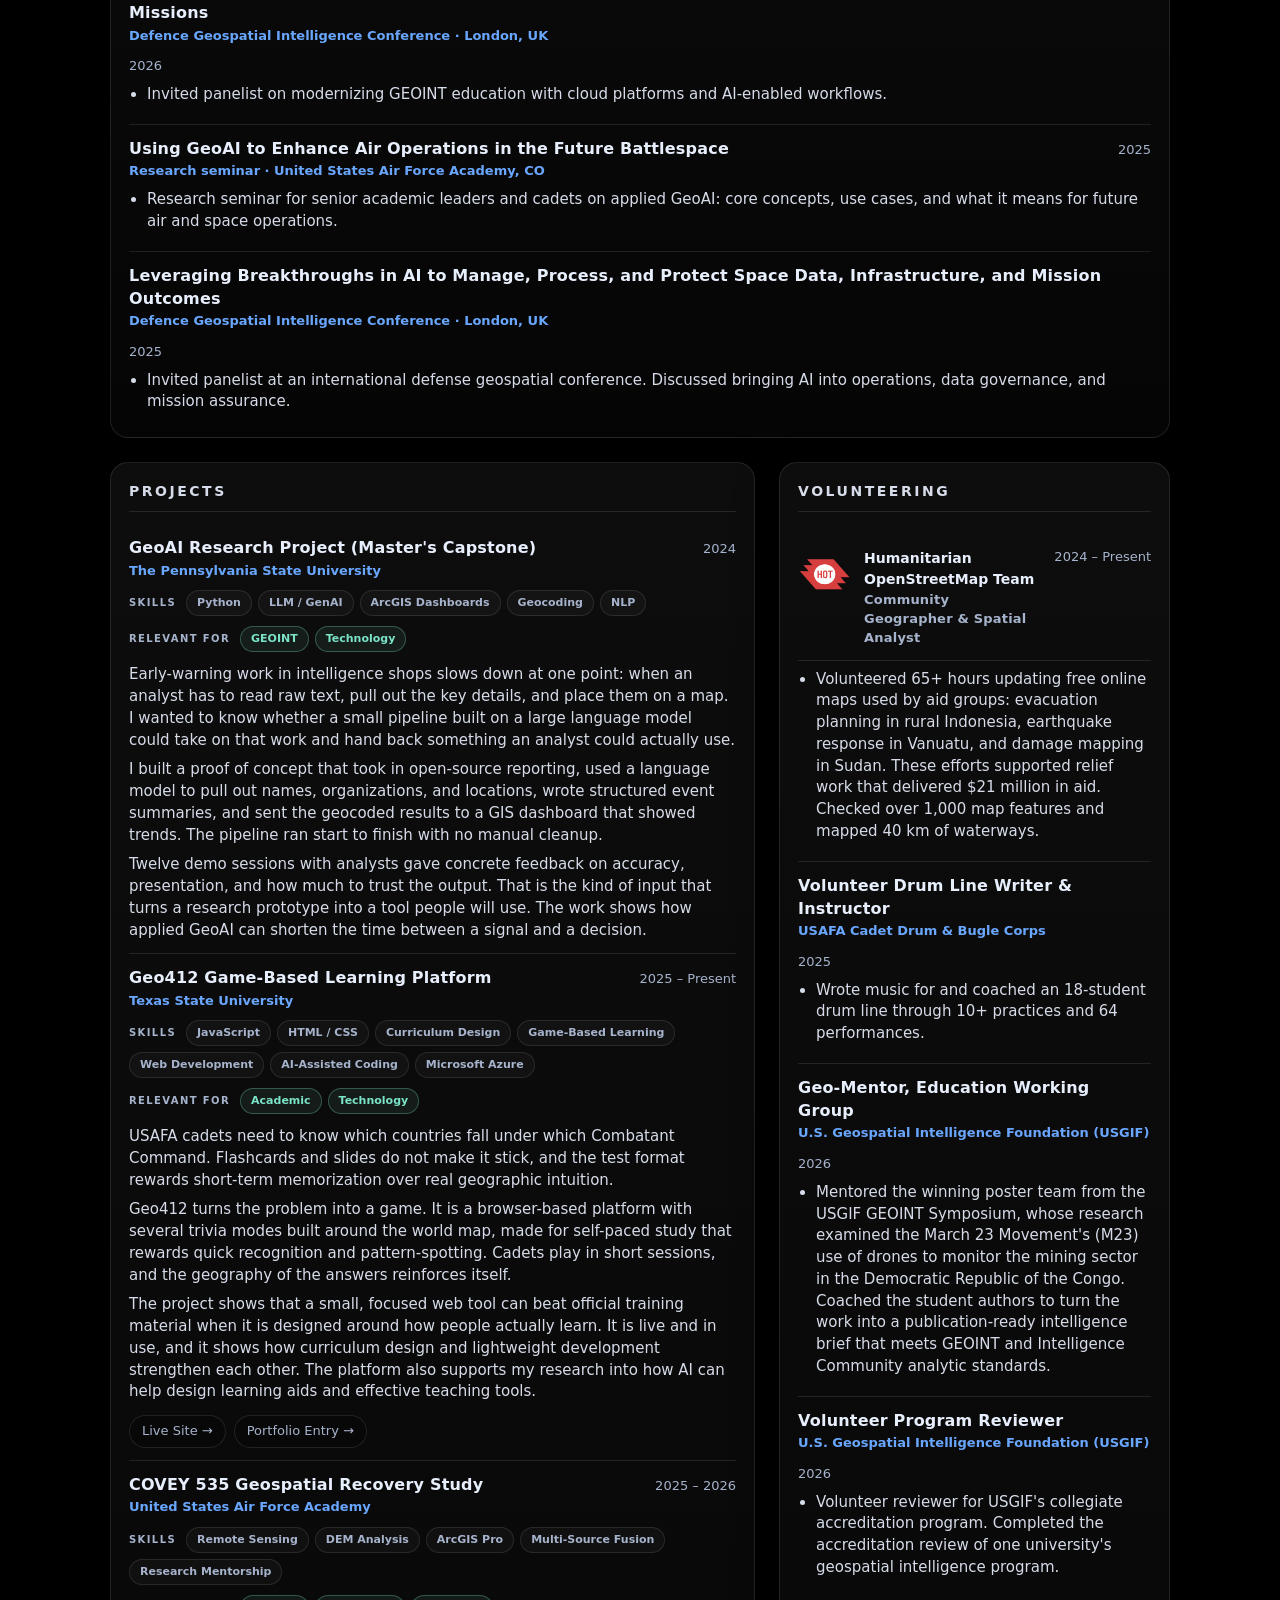
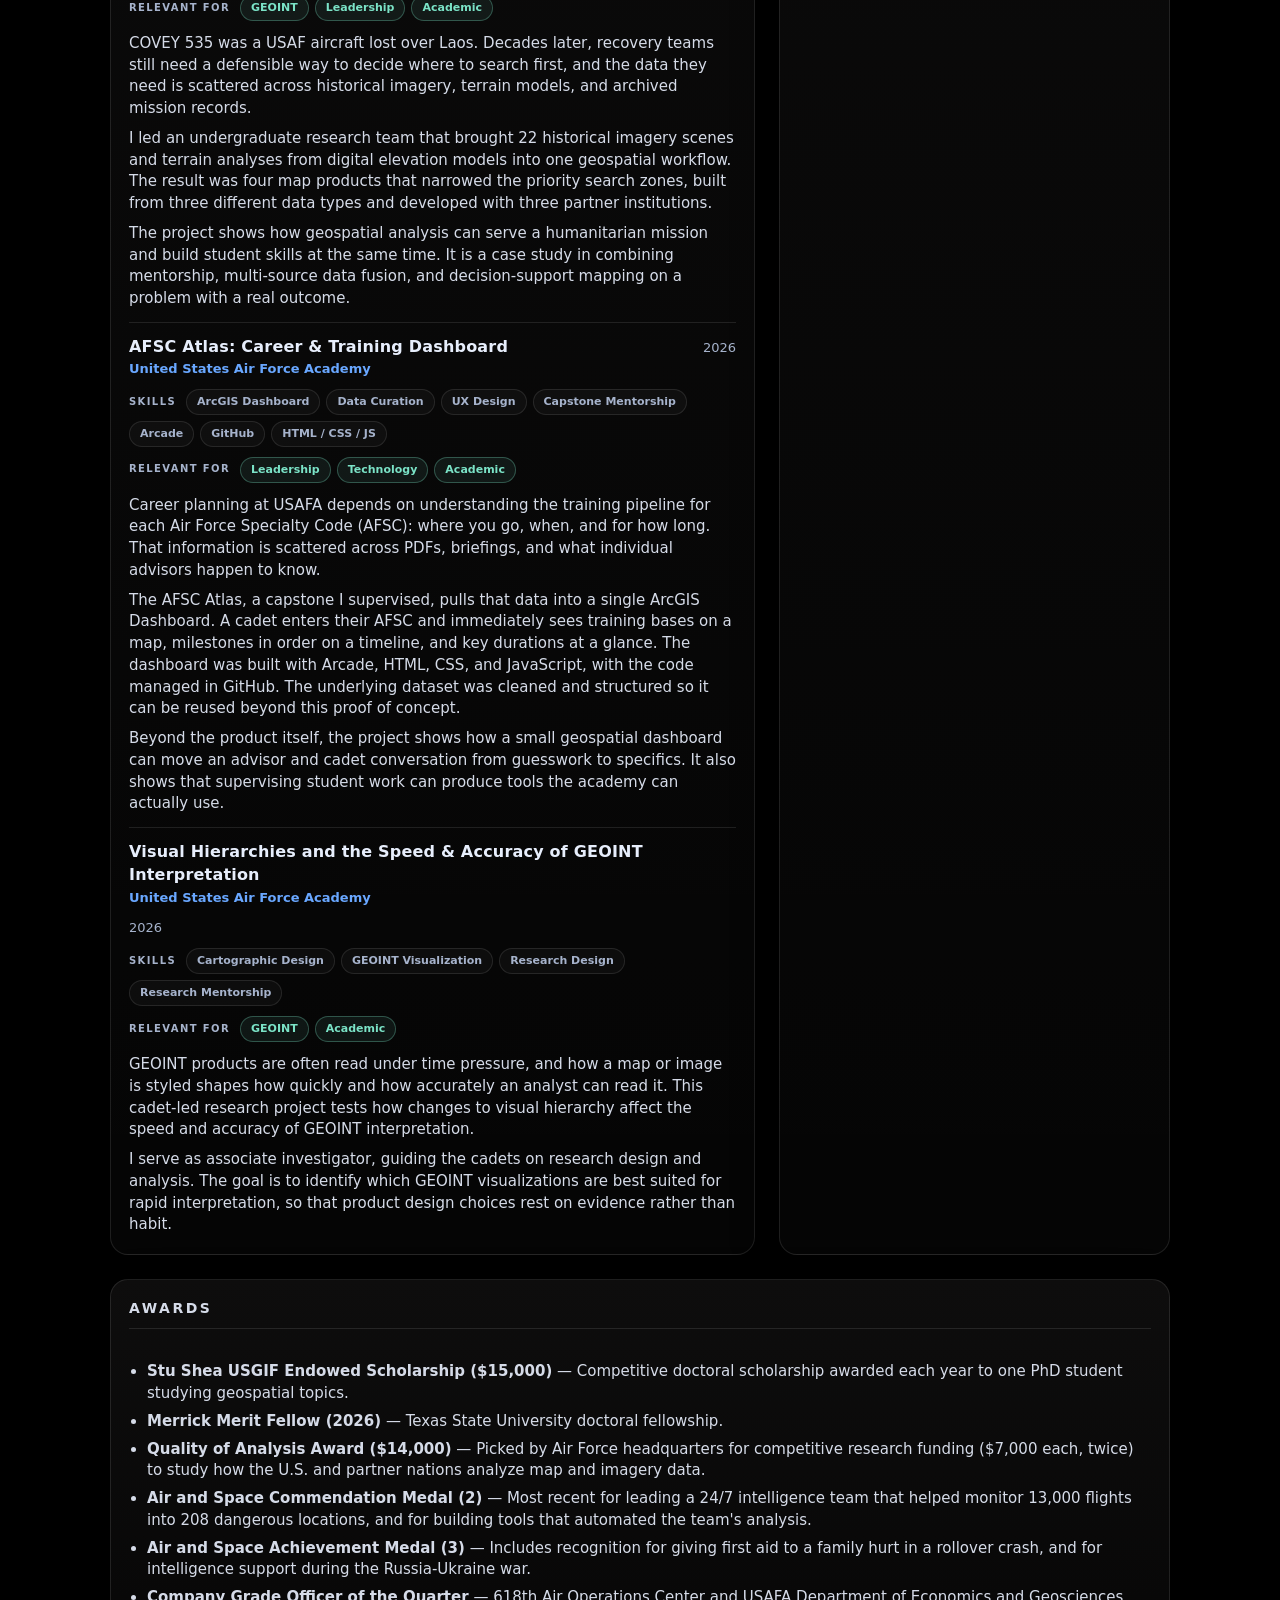
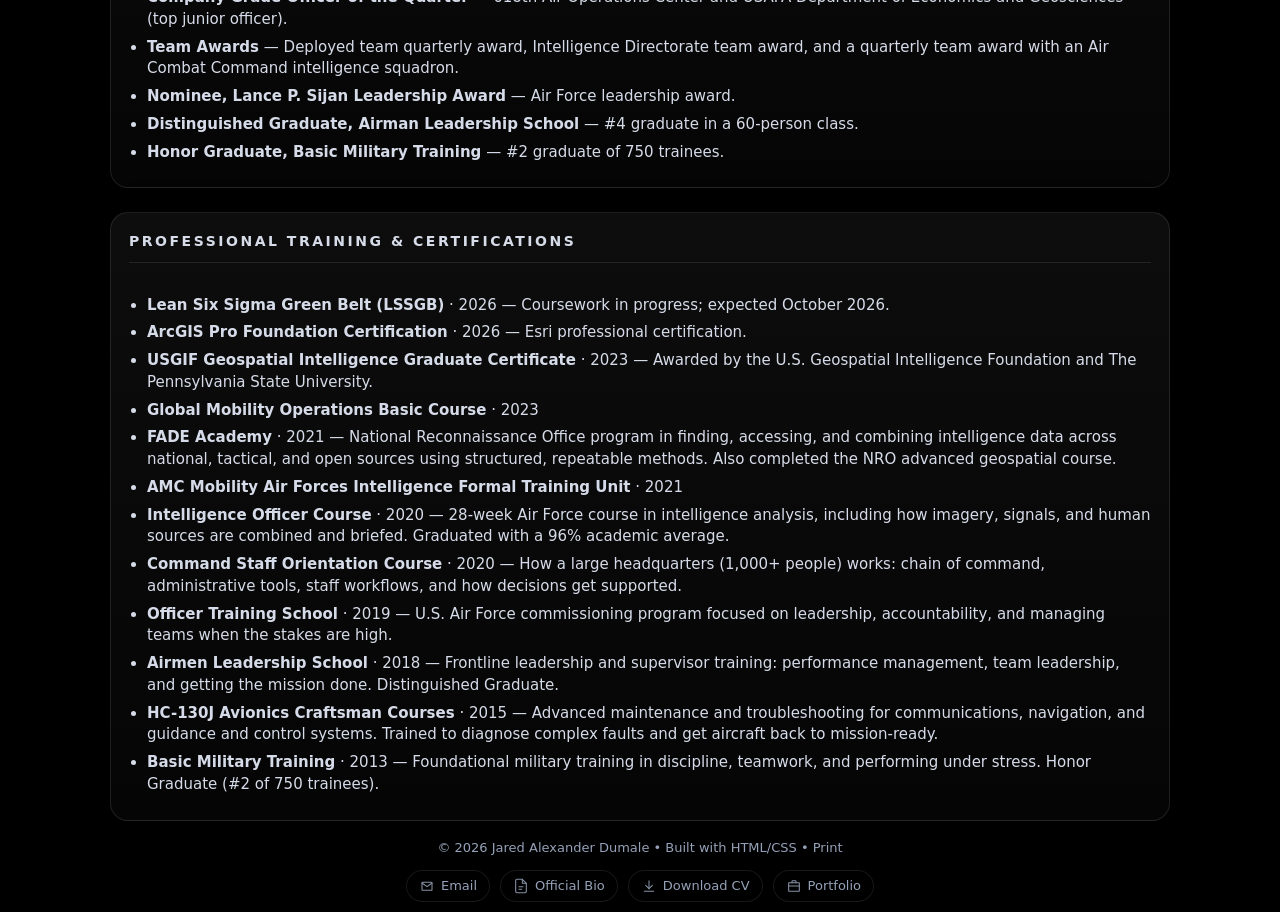
==== commit 7ca84bbf: "Correct resume facts against Air Force records and simplify language Cross-checked experience, summa" ====
--- a/index.html
+++ b/index.html
@@ -326,6 +326,13 @@
       font-size: var(--small);
       text-align:center;
       opacity:.9;
+    }
+
+    .entry-note{
+      margin: 6px 0 4px;
+      font-size: var(--small);
+      color: var(--muted);
+      font-style: italic;
     }
 
     /* Civilian equivalent callout */
@@ -681,19 +688,19 @@
           </div>
           <p class="summary">
             <span data-role-summary="all">
-              Geospatial professional and educator. I do the hands-on technical work and turn it into clear analysis that leaders can act on. I focus on practical results: automating data workflows, building maps and dashboards, and turning messy information into simple, useful answers. I have led teams through high-pressure missions, and I can brief, teach, and motivate any audience to get the job done.
+              Geographer, teacher, and intelligence officer with 13 years in the U.S. Air Force. I take complicated information from maps, satellite images, and reports and turn it into clear, simple answers that people can act on. I have led round-the-clock teams that kept thousands of aircraft and crews safe, and I now teach and run programs at the U.S. Air Force Academy. I build practical tools, such as maps, dashboards, and automated reports, that save people time.
             </span>
             <span data-role-summary="academic">
-              Academic leader and geographer focused on curriculum design, geographic education research, and inclusive teaching. I have taught 13 sections and more than 500 students, and grew GEOINT certificate enrollment by 40% by rethinking the curriculum. My doctoral research looks at how intelligence tradecraft can be brought into open-source geographic education.
+              Geography teacher and program leader focused on course design, geography education research, and teaching that works for every student. As a Senior Instructor at the U.S. Air Force Academy, I direct a world cultural geography course taught to 258 students in a year and helped lead the academy's geospatial intelligence certificate program. My doctoral research looks at how the skills used by intelligence analysts can be taught in everyday geography classrooms.
             </span>
             <span data-role-summary="geoint">
-              Geospatial intelligence professional with 10+ years in multi-source intelligence operations, threat assessment, and GEOINT tradecraft. Active TS/SCI clearance and USGIF certified. I directed intelligence overwatch for 13,000+ air missions into 200+ hostile locations, built early GeoAI workflows for entity extraction and early warning, and stood up an accredited GEOINT certificate program from scratch.
+              Geospatial intelligence (GEOINT) professional: I use maps, satellite imagery, and location data to understand threats and help leaders make decisions. I served 6 years as an Air Force intelligence officer and 13 years in uniform overall. On a 24/7 watch team, I helped monitor 13,000 flights into 208 dangerous locations. I also helped run the Air Force Academy's GEOINT certificate program and wrote the 5-year review that kept it accredited.
             </span>
             <span data-role-summary="technology">
-              Geospatial technologist focused on GIS automation, GeoAI, and analysis workflows powered by large language models. I built 7 automation tools that ran in daily operations and designed proof-of-concept LLM pipelines for entity extraction, geocoding, and dashboards. I work in ArcGIS Pro, Python, and Arcade and have hands-on experience putting AI into real workflows.
+              Geospatial technologist who builds tools that automate repetitive work. I created 3 tools that sped up intelligence analysis, including a live mission dashboard, plus an automated system that sent daily threat reports to more than 3,000 readers. I have built test versions of AI pipelines that pull names and places out of news reports and put them on a map. I work in ArcGIS Pro, Python, and Arcade.
             </span>
             <span data-role-summary="leadership">
-              Program leader who rebuilt an undergraduate GEOINT certificate program (enrollment up 40%), wrote 4 accreditation self-studies, and coordinates 45+ faculty and staff. 13 years leading teams in fast-moving settings, from 24/7 intelligence operations to a 4-star general's battle staff.
+              Leader with 13 years of Air Force service. I have led a 24/7 intelligence watch team of 8, a 27-person team that checked in 1,100 new Air Force Academy students, and the daily operations of a 49-person academic department as its executive officer. I have also briefed senior generals during fast-moving world events and wrote the review that kept an academic program accredited.
             </span>
           </p>
         </div>
@@ -730,49 +737,51 @@
         <article class="entry">
           <div class="entry-head">
             <div>
-              <p class="role">Senior Instructor of Geosciences &amp; Deputy Director of Geospatial Intelligence</p>
+              <p class="role">Senior Instructor of Geosciences</p>
               <p class="org">United States Air Force Academy</p>
             </div>
             <div class="meta">2024 – Present</div>
           </div>
-          <ul>
-            <li data-roles="academic geoint technology"><b>Course Director, World Cultural Geography:</b> designed the curriculum covering cultural landscapes, human-environment interactions, political and social geographies, and regional diversity. Taught 13 sections and more than 500 students, and built the assessments and learning objectives for in-person and online delivery.</li>
-            <li data-roles="academic">Redesigned the Cultural Geography curriculum to raise academic rigor across 10 sections and 2 faculty, enabling 243 cadets to meet graduation requirements.</li>
-            <li data-roles="academic technology">Moved an advanced geography course to a digital platform and built 3 spatial reasoning games and practical exercises, improving class time efficiency by 20%.</li>
-            <li data-roles="leadership academic"><b>Executive Officer:</b> ran day-to-day administration for 45+ faculty and staff, including scheduling and resources, in a large academic department.</li>
-            <li data-roles="leadership"><b>Director of Personnel, Basic Cadet Training:</b> led a 27-member team that processed 1,100 incoming cadets.</li>
-            <li data-roles="academic geoint leadership"><b>Deputy Director, GEOINT Certificate Program:</b> managed training, accreditation, governance, and partnerships for 40+ students.</li>
-            <li data-roles="geoint leadership academic">Main point of contact with the U.S. Geospatial Intelligence Foundation (USGIF).</li>
-            <li data-roles="leadership academic">Opened the undergraduate certificate program to more majors without lowering academic standards; enrollment grew 40%.</li>
-            <li data-roles="academic">Academic advisor for 10 cadets, with structured career coaching and encouragement to keep learning.</li>
-            <li data-roles="academic geoint leadership">Faculty supervisor and investigator for undergraduate geospatial research projects (see Projects below).</li>
-            <li data-roles="academic leadership">Wrote 4 program self-studies, including a 5-year GEOINT program review that secured reaccreditation, handling the data collection, metrics, and compliance paperwork. Validated the study that earned the academy national authority to award an undergraduate intelligence analysis certificate.</li>
+          <p class="entry-note">My main job is teaching. Alongside it I served as Deputy Director of the academy's Geospatial Intelligence program, and for one year I was picked to serve as the department's Executive Officer as a leadership development assignment.</p>
+          <ul>
+            <li data-roles="academic geoint technology"><b>Senior Instructor and Course Director, World Cultural Geography:</b> lead the course and the instructors who teach it. In 2025 the course reached 258 students across 2 faculty. Rewrote the course to raise its difficulty to a senior-level class, matched it to national standards for college geography, and automated 90% of grading.</li>
+            <li data-roles="academic">Redesigned the course the year before for 10 class sections and 2 instructors, helping 243 students meet a graduation requirement.</li>
+            <li data-roles="academic technology">Moved an advanced geography course online, built 3 new map-skills games, and switched to free, open-access readings, making class time about 20% more efficient.</li>
+            <li data-roles="academic geoint leadership"><b>Deputy Director, Geospatial Intelligence Program (secondary duty):</b> main contact with the U.S. Geospatial Intelligence Foundation (USGIF), the national group that accredits the academy's GEOINT certificate. Wrote the program's 5-year review that kept it accredited, and the annual report setting the program's priorities.</li>
+            <li data-roles="leadership academic">Worked with two other academic departments to rewrite the certificate's requirements, opening it to 175+ more students in at least two additional majors.</li>
+            <li data-roles="academic geoint">Led the academy's team at an international geospatial conference and served as a panelist on new trends in the field and the challenges of teaching it.</li>
+            <li data-roles="academic geoint leadership">Led a student research project with Penn State University and the Defense POW/MIA Accounting Agency that used old and new satellite images to help search for a missing airman in Laos. It was selected for presentation at a national intelligence conference (see Projects below).</li>
+            <li data-roles="leadership academic"><b>Department Executive Officer (one-year leadership development assignment):</b> ran day-to-day administration for a 49-person department serving 160+ students in the major. Reviewed 13,700 pages for public records (Freedom of Information Act) requests and helped close out the year-end budget.</li>
+            <li data-roles="leadership"><b>Director of Personnel, Basic Cadet Training:</b> led a 27-person team of officers and students that checked in more than 1,100 new students, completing 28,000 administrative tasks and issuing 1,000+ ID cards.</li>
+            <li data-roles="academic">Academic advisor to 10 students, keeping each on track to graduate. Chaired a 3-person committee that picked top geoscience students for graduate school, and recruited at major-fair events that drew interest from 40 undecided students.</li>
+            <li data-roles="academic leadership">Named the department's Company Grade Officer of the Quarter (a junior officer award).</li>
           </ul>
           <div class="civilian-eq">
             <span class="civ-label">Civilian / Commercial Equivalent</span>
-            <strong>Associate Professor &amp; Academic Program Director</strong> — Like leading a university department: owning multiple courses, coordinating 45+ faculty and staff, directing a certificate program with 40+ students, leading external accreditation, and representing the institution to a national industry foundation.
+            <strong>Senior Lecturer &amp; Associate Program Director</strong> — Like a senior university lecturer who also helps run a certificate program: teaching and leading a course, managing accreditation with a national professional association, and, for one year, serving as chief of staff for a 49-person academic department.
           </div>
         </article>
 
         <article class="entry">
           <div class="entry-head">
             <div>
-              <p class="role">Senior Intelligence Duty Officer &amp; Command Briefer</p>
-              <p class="org">United States Air Force</p>
+              <p class="role">Senior Intelligence Duty Officer</p>
+              <p class="org">618th Air Operations Center, United States Air Force</p>
             </div>
             <div class="meta">Nov 2022 – Jun 2024</div>
           </div>
           <ul>
-            <li data-roles="geoint leadership"><b>Air Operations Center duty officer:</b> led an 8-person 24/7 watch desk providing threat warning and go/no-go recommendations for 1,500 weekly sorties into 140 countries. Directed intelligence overwatch for 13,000 missions into 208 hostile locations and delivered 310 intelligence briefings.</li>
-            <li data-roles="geoint">Supported the evacuation of 3,000+ civilians during the 2023 Sudan crisis, and produced 24 analytic products supporting the evacuation of 76 U.S. soldiers from Niger, 103 U.S. Embassy support missions in Haiti, and 22 humanitarian airdrops into Gaza.</li>
-            <li data-roles="technology geoint">Built and maintained 7 workflow tools that automated intelligence analysis for high-risk airfields and produced launch itineraries for distribution, including a live mission dashboard that fed the operations floor during Air Mobility Command's largest Indo-Pacific exercise (849 sorties).</li>
-            <li data-roles="leadership geoint academic">Overhauled the unit intelligence training program: corrected 500+ deficiencies and rewrote 75 qualification tasks, adding 3 qualified analysts and raising shop efficiency 40%. Trained 10 analysts on open-source geospatial imagery tools.</li>
-            <li data-roles="leadership">Selected as Company Grade Officer of the Quarter; ranked #1 of 6 Senior Intelligence Duty Officers.</li>
-            <li data-roles="geoint">Combined foreign policy, defense, signals, and geospatial intelligence to support joint and multinational training and operations.</li>
+            <li data-roles="geoint leadership"><b>24/7 watch team lead:</b> led a team of 8 that warned Air Force cargo and refueling crews about threats around the world and advised leaders on whether it was safe to fly. Helped monitor 13,000 flights into 208 dangerous locations and kept 30,000 total flights and 376,000 tons of cargo safe, delivering 310 intelligence briefings.</li>
+            <li data-roles="geoint">Supported the evacuation of more than 3,000 civilians during the 2023 coup in Sudan and the rescue of 15 critically injured victims of a helicopter crash.</li>
+            <li data-roles="geoint">In my second year, helped track 12,000 flights carrying 300,000 passengers through 151 countries. Wrote 24 reports that supported the evacuation of 76 U.S. soldiers from Niger, 103 support flights for the U.S. Embassy in Haiti during gang violence, and 22 humanitarian aid airdrops into Gaza. Recognized by the 4-star commander of Air Mobility Command.</li>
+            <li data-roles="technology geoint">Built 3 tools that automated intelligence work: a program that creates travel plans for high-risk flights, an interactive airfield map, and a live mission dashboard. The dashboard ran on the operations floor during the command's largest Pacific exercise (849 flights).</li>
+            <li data-roles="technology geoint">Set up an automated system that sent daily threat reports to more than 3,000 readers, and wrote the process that let the team send 1,000+ real-time threat warnings to aircrews.</li>
+            <li data-roles="leadership geoint academic">Rebuilt the team's training program: fixed 500+ problems and rewrote 75 training tasks, adding 3 qualified analysts and making the team about 40% more efficient. Trained 10 analysts to use free, public satellite-imagery tools.</li>
+            <li data-roles="leadership">Ranked #1 of 6 Senior Intelligence Duty Officers. Named Company Grade Officer of the Quarter and Operations Center Performer of the Month, and helped the team win a quarterly team award.</li>
           </ul>
           <div class="civilian-eq">
             <span class="civ-label">Civilian / Commercial Equivalent</span>
-            <strong>Senior Operations Manager / Intelligence Analyst (Watch Commander)</strong> — Like managing a 24/7 operations center: leading a shift team, turning complex data from many sources into executive briefings, building automation tools, and giving senior decision-makers a real-time picture across a large operation (1,500 weekly events across 140 countries).
+            <strong>Operations Center Shift Lead / Senior Intelligence Analyst</strong> — Like a shift lead at a 24/7 global security operations center: running a team of 8, pulling information from many sources into short briefings for executives, building automation tools, and deciding in real time whether trips into risky areas can go ahead.
           </div>
         </article>
 
@@ -780,41 +789,45 @@
           <div class="entry-head">
             <div>
               <p class="role">Deputy Chief, then Acting Chief, Intelligence Unit Support</p>
-              <p class="org">United States Air Force</p>
+              <p class="org">Headquarters Air Mobility Command, United States Air Force</p>
             </div>
             <div class="meta">Nov 2020 – Nov 2022</div>
           </div>
           <ul>
-            <li data-roles="leadership geoint">Led a 5-person team that wrote the policy for organizing, training, and equipping 104 Total Force intelligence units worldwide. Co-wrote an Air Mobility Command instruction, set training standards for 419 personnel, and cut the training-waiver backlog 60%.</li>
-            <li data-roles="geoint"><b>Deployed intelligence officer:</b> lead threat monitor for humanitarian airlift, evacuation, and refueling operations in Southwest Asia and Africa. Oversaw the safe evacuation of 155 personnel from a U.S. Embassy under duress. Wrote 210 threat updates for the Director of Mobility Forces that drove a theater policy change on aircraft security at austere airfields.</li>
-            <li data-roles="geoint leadership">Built airfield threat assessments for USAID relief missions to Pakistan (197 pallets, 1.5M lbs of aid), and led a 6-member analysis team for exercise PACIFIC SENTRY.</li>
-            <li data-roles="leadership">Stood up a standardization and evaluation team that inspected 9 units, and ran the mobility forces' main intelligence working group with a $300K budget.</li>
-            <li data-roles="geoint leadership">Intelligence lead on a 4-star general’s battle staff during the Russian force build-up and the lead-in to the February 2022 invasion of Ukraine. Delivered daily warnings and operational updates to the commander while supporting 5,800 sorties that delivered $1.45B in military aid.</li>
+            <li data-roles="leadership geoint">Ran the office that supported 104 Air Force intelligence units (active duty, Guard, and Reserve) with policy, guidance, and training. Filled an 11-month gap as acting branch chief and later led a 5-person team.</li>
+            <li data-roles="leadership">Cleared 33 training waivers and cut the waiver backlog 60% in 4 months. Started an inspection team that reviewed 9 units, and helped write a command-wide rule on intelligence oversight that set training for 419 people.</li>
+            <li data-roles="leadership geoint">Planned the command's main intelligence conference: set the agenda and managed a $300,000 budget to help 104 units prepare for future conflict in the Pacific.</li>
+            <li data-roles="geoint leadership">Intelligence representative on the command's crisis staff during the Russia-Ukraine war, preparing daily briefings for the commander while 5,800 flights delivered $1.45 billion in military aid.</li>
+            <li data-roles="geoint"><b>Deployed intelligence officer:</b> tracked threats to airlift, evacuation, and refueling flights in the Middle East and Africa, and oversaw the safe evacuation of 155 people from a U.S. Embassy under threat. Wrote 210 threat updates for the general in charge of airlift in the region, leading to a policy change on how much security cargo aircraft need at remote airfields. My deployed team won a quarterly team award.</li>
+            <li data-roles="geoint">Wrote 3 airfield threat assessments that helped deliver 197 pallets (1.5 million pounds) of U.S. aid to Pakistan, and led a 6-person analysis team during a major Pacific exercise.</li>
+            <li data-roles="leadership">Raised $5,100 for Ukrainian relief through a social media art event, and briefed 67 college ROTC students on Air Force careers. Nominated for the Lance P. Sijan Leadership Award and picked by Air Force headquarters for its Quality of Analysis program.</li>
           </ul>
           <div class="civilian-eq">
             <span class="civ-label">Civilian / Commercial Equivalent</span>
-            <strong>Director of Policy &amp; Enterprise Programs</strong> — Like a corporate policy director: writing and enforcing company-wide standards across 104 teams around the world, advising C-suite executives on high-stakes geopolitical events, and delivering time-critical analysis for executive decisions.
+            <strong>Policy &amp; Program Manager</strong> — Like a corporate program manager at headquarters: writing standards for 104 field offices, running inspections and a $300,000 annual conference, and briefing senior executives during fast-moving world events.
           </div>
         </article>
 
         <article class="entry">
           <div class="entry-head">
             <div>
-              <p class="role">Noncommissioned Officer</p>
+              <p class="role">Avionics Technician &amp; Noncommissioned Officer</p>
               <p class="org">United States Air Force</p>
             </div>
             <div class="meta">2013 – 2019</div>
           </div>
           <ul>
-            <li data-roles="technology leadership">Technical lead for teams of up to 15 managing flight and navigation systems on HC-130J and HH-60 Combat Search and Rescue aircraft. Responsible for scheduled maintenance, system reliability, mission readiness, and coordination between aircrew and maintenance teams.</li>
-            <li data-roles="leadership">Supervised and trained incoming personnel on electronics, safety, and aviation fundamentals, and wrote technical training procedures. Named Maintenance NCO of the Quarter.</li>
-            <li data-roles="technology">Selected for a pre-publication review team that vetted 60 technical order changes affecting every HC-130J in the Air Force.</li>
-            <li data-roles="geoint">Supported U.S. and partner counter-narcotics operations by turning sensor and mission data into clear updates that helped interagency teams track and disrupt drug trafficking.</li>
-            <li data-roles="geoint leadership">Worked missions across Europe, the Middle East, Africa, and the Indo-Pacific, supporting large exercises such as ANGEL THUNDER (11 nations, 49 aircraft) and RED FLAG, plus real-world operations in support of OEF and OIR. Completed 5 deployments in fast-paced environments.</li>
+            <li data-roles="technology leadership">Maintained flight-control and navigation electronics on HC-130J and HH-60 search-and-rescue aircraft, leading teams of up to 15 and coordinating between aircrews and maintenance crews.</li>
+            <li data-roles="technology">Found a hidden pattern of cockpit display failures and traced it to a bad cooling fan, saving $20,000 in replacement parts.</li>
+            <li data-roles="technology">Picked for a review team that checked 60 major changes to the repair manuals for every HC-130J in the Air Force. Tested new procedures for the aircraft's flight data recorder, helping the unit win a 2014 Air Force maintenance trophy.</li>
+            <li data-roles="leadership">Trained new technicians on electronics and safety, and wrote training procedures. Named Maintenance NCO of the Quarter.</li>
+            <li data-roles="leadership">Stopped at a rollover crash on a remote highway, freed the trapped driver, and gave first aid to two adults and two children until medics arrived. Awarded the Air Force Achievement Medal.</li>
+            <li data-roles="geoint">Supported U.S. and partner counter-drug operations by turning aircraft sensor and mission data into clear updates for interagency teams.</li>
+            <li data-roles="geoint leadership">Completed 5 deployments across Europe, the Middle East, Africa, and the Pacific, and supported large training exercises such as ANGEL THUNDER (11 nations, 49 aircraft) and RED FLAG.</li>
           </ul>
           <div class="civilian-eq">
             <span class="civ-label">Civilian / Commercial Equivalent</span>
-            <strong>Senior Avionics Technician / Field Operations Team Lead</strong> — Like a senior technical lead in aerospace or field services: leading teams of up to 15, owning the maintenance and reliability of mission-critical aircraft systems, training new hires, coordinating between technical and operations teams, and taking international field assignments (5 tours) under pressure and tight timelines.
+            <strong>Senior Avionics Technician / Field Team Lead</strong> — Like a senior aerospace technician: keeping aircraft electronics working and safe, leading teams of up to 15, training new hires, and working overseas under tight deadlines.
           </div>
         </article>
 
@@ -1170,7 +1183,19 @@
             <div class="meta">2024 – Present</div>
           </div>
           <ul>
-            <li>Contributed 65+ hours of community-driven crisis-response mapping for earthquake relief and mass-casualty events in South Sudan. Validated over 1,000 map features and mapped 40 km of waterways to support locally informed humanitarian planning.</li>
+            <li>Volunteered 65+ hours updating free online maps used by aid groups: evacuation planning in rural Indonesia, earthquake response in Vanuatu, and damage mapping in Sudan. These efforts supported relief work that delivered $21 million in aid. Checked over 1,000 map features and mapped 40 km of waterways.</li>
+          </ul>
+        </article>
+        <article class="entry">
+          <div class="entry-head">
+            <div>
+              <p class="role">Volunteer Drum Line Writer &amp; Instructor</p>
+              <p class="org">USAFA Cadet Drum &amp; Bugle Corps</p>
+            </div>
+            <div class="meta">2025</div>
+          </div>
+          <ul>
+            <li>Wrote music for and coached an 18-student drum line through 10+ practices and 64 performances.</li>
           </ul>
         </article>
         <article class="entry">
@@ -1205,12 +1230,13 @@
           <ul>
             <li><strong>Stu Shea USGIF Endowed Scholarship ($15,000)</strong> — Competitive doctoral scholarship awarded each year to one PhD student studying geospatial topics.</li>
             <li><strong>Merrick Merit Fellow (2026)</strong> — Texas State University doctoral fellowship.</li>
-            <li><strong>Quality of Analysis Award ($14,000)</strong> — Selected twice for competitive research funding ($7,000 each) to study U.S. and partner-nation geospatial analysis capabilities.</li>
-            <li><strong>Air and Space Commendation Medal (2)</strong> — Includes recognition for geospatial and intelligence work, such as automated threat assessments that supported 13,000 air missions across 200+ locations.</li>
-            <li><strong>Air and Space Achievement Medal (3)</strong> — Includes recognition for leading medical triage and airlift coordination after a civilian mass-casualty incident.</li>
-            <li><strong>Company Grade Officer of the Quarter</strong> — 618th Air Operations Center and USAFA Department of Economics and Geosciences.</li>
-            <li><strong>Nominee, Lance P. Sijan Leadership Award</strong></li>
-            <li><strong>Distinguished Graduate, Military Leadership School</strong> — #4 graduate in a 60-person cohort.</li>
+            <li><strong>Quality of Analysis Award ($14,000)</strong> — Picked by Air Force headquarters for competitive research funding ($7,000 each, twice) to study how the U.S. and partner nations analyze map and imagery data.</li>
+            <li><strong>Air and Space Commendation Medal (2)</strong> — Most recent for leading a 24/7 intelligence team that helped monitor 13,000 flights into 208 dangerous locations, and for building tools that automated the team's analysis.</li>
+            <li><strong>Air and Space Achievement Medal (3)</strong> — Includes recognition for giving first aid to a family hurt in a rollover crash, and for intelligence support during the Russia-Ukraine war.</li>
+            <li><strong>Company Grade Officer of the Quarter</strong> — 618th Air Operations Center and USAFA Department of Economics and Geosciences (top junior officer).</li>
+            <li><strong>Team Awards</strong> — Deployed team quarterly award, Intelligence Directorate team award, and a quarterly team award with an Air Combat Command intelligence squadron.</li>
+            <li><strong>Nominee, Lance P. Sijan Leadership Award</strong> — Air Force leadership award.</li>
+            <li><strong>Distinguished Graduate, Airman Leadership School</strong> — #4 graduate in a 60-person class.</li>
             <li><strong>Honor Graduate, Basic Military Training</strong> — #2 graduate of 750 trainees.</li>
           </ul>
         </div>
@@ -1226,7 +1252,7 @@
             <li><strong>Global Mobility Operations Basic Course</strong> · 2023</li>
             <li><strong>FADE Academy</strong> · 2021 — National Reconnaissance Office program in finding, accessing, and combining intelligence data across national, tactical, and open sources using structured, repeatable methods. Also completed the NRO advanced geospatial course.</li>
             <li><strong>AMC Mobility Air Forces Intelligence Formal Training Unit</strong> · 2021</li>
-            <li><strong>Basic Intelligence Officer's Course</strong> · 2020 — Core intelligence analysis, briefing, and writing skills for cyber, space, and multi-domain operations, with a focus on clear communication under time pressure.</li>
+            <li><strong>Intelligence Officer Course</strong> · 2020 — 28-week Air Force course in intelligence analysis, including how imagery, signals, and human sources are combined and briefed. Graduated with a 96% academic average.</li>
             <li><strong>Command Staff Orientation Course</strong> · 2020 — How a large headquarters (1,000+ people) works: chain of command, administrative tools, staff workflows, and how decisions get supported.</li>
             <li><strong>Officer Training School</strong> · 2019 — U.S. Air Force commissioning program focused on leadership, accountability, and managing teams when the stakes are high.</li>
             <li><strong>Airmen Leadership School</strong> · 2018 — Frontline leadership and supervisor training: performance management, team leadership, and getting the mission done. Distinguished Graduate.</li>
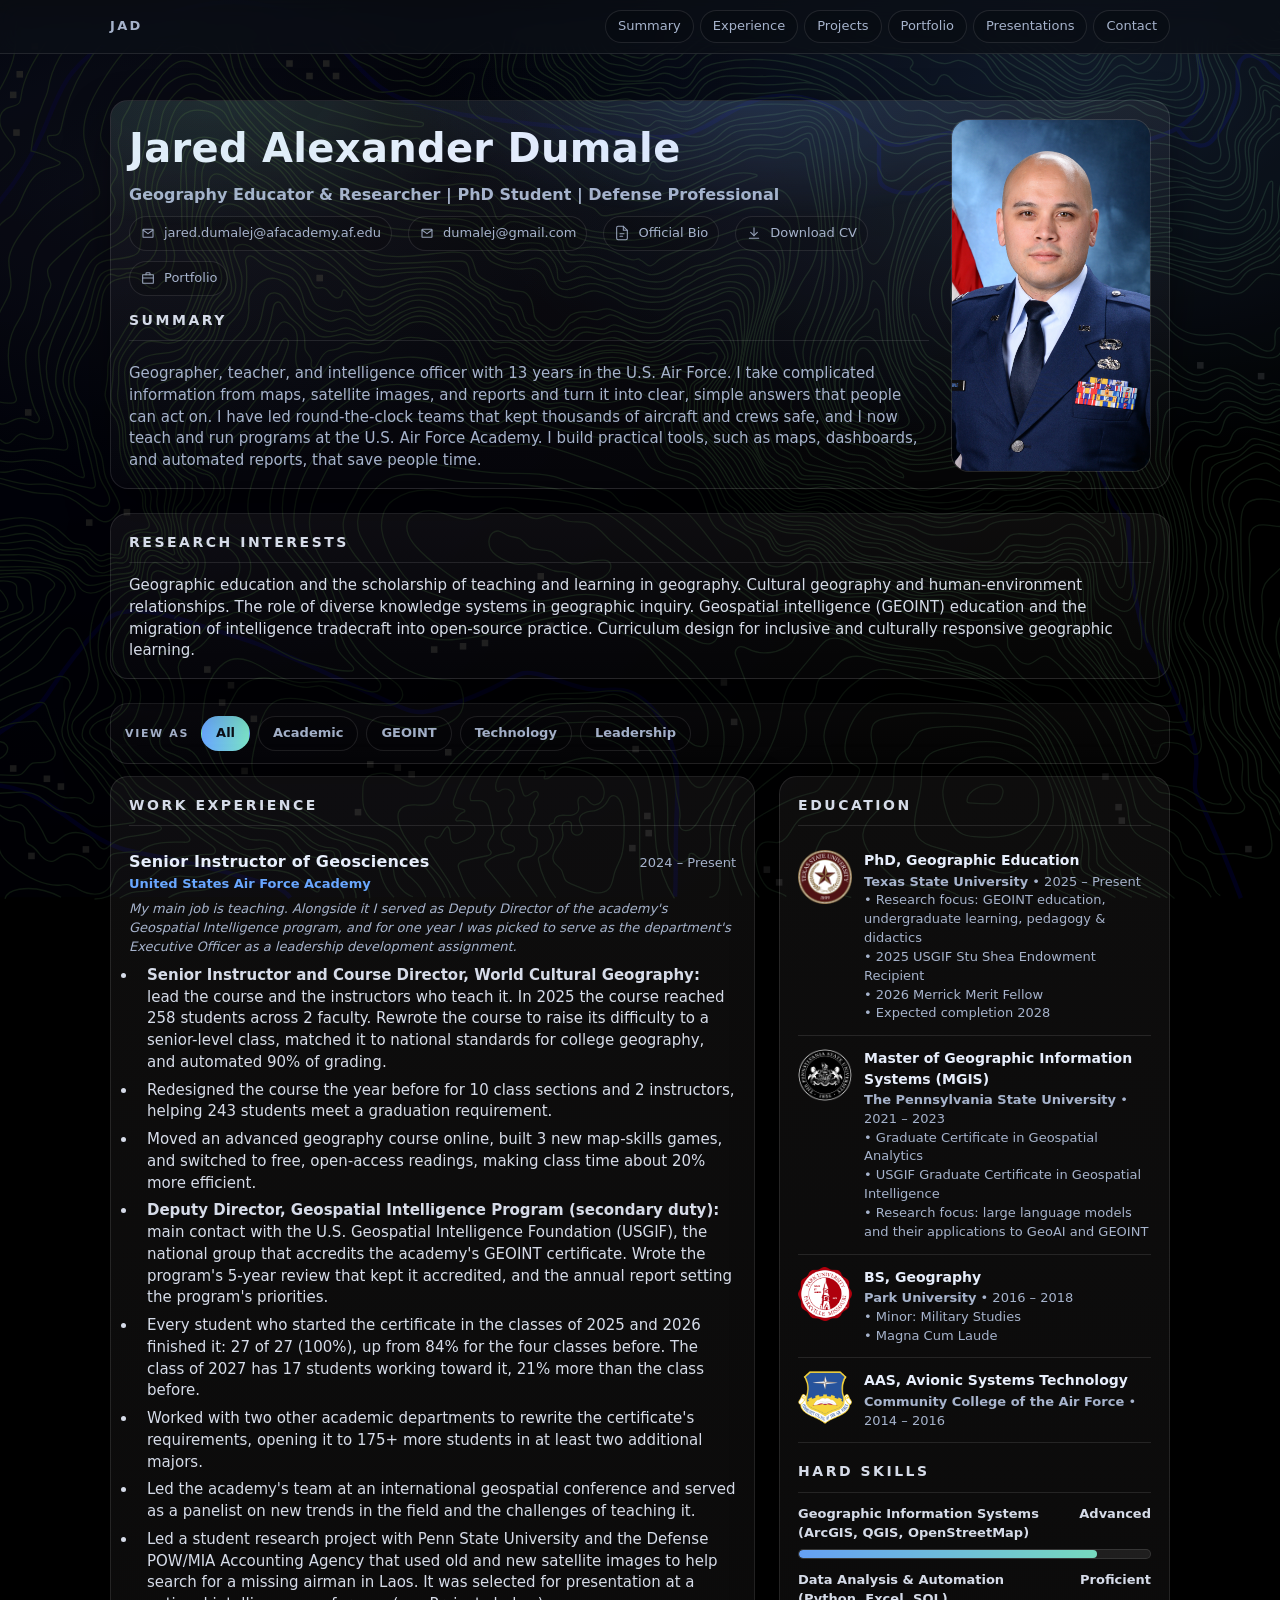
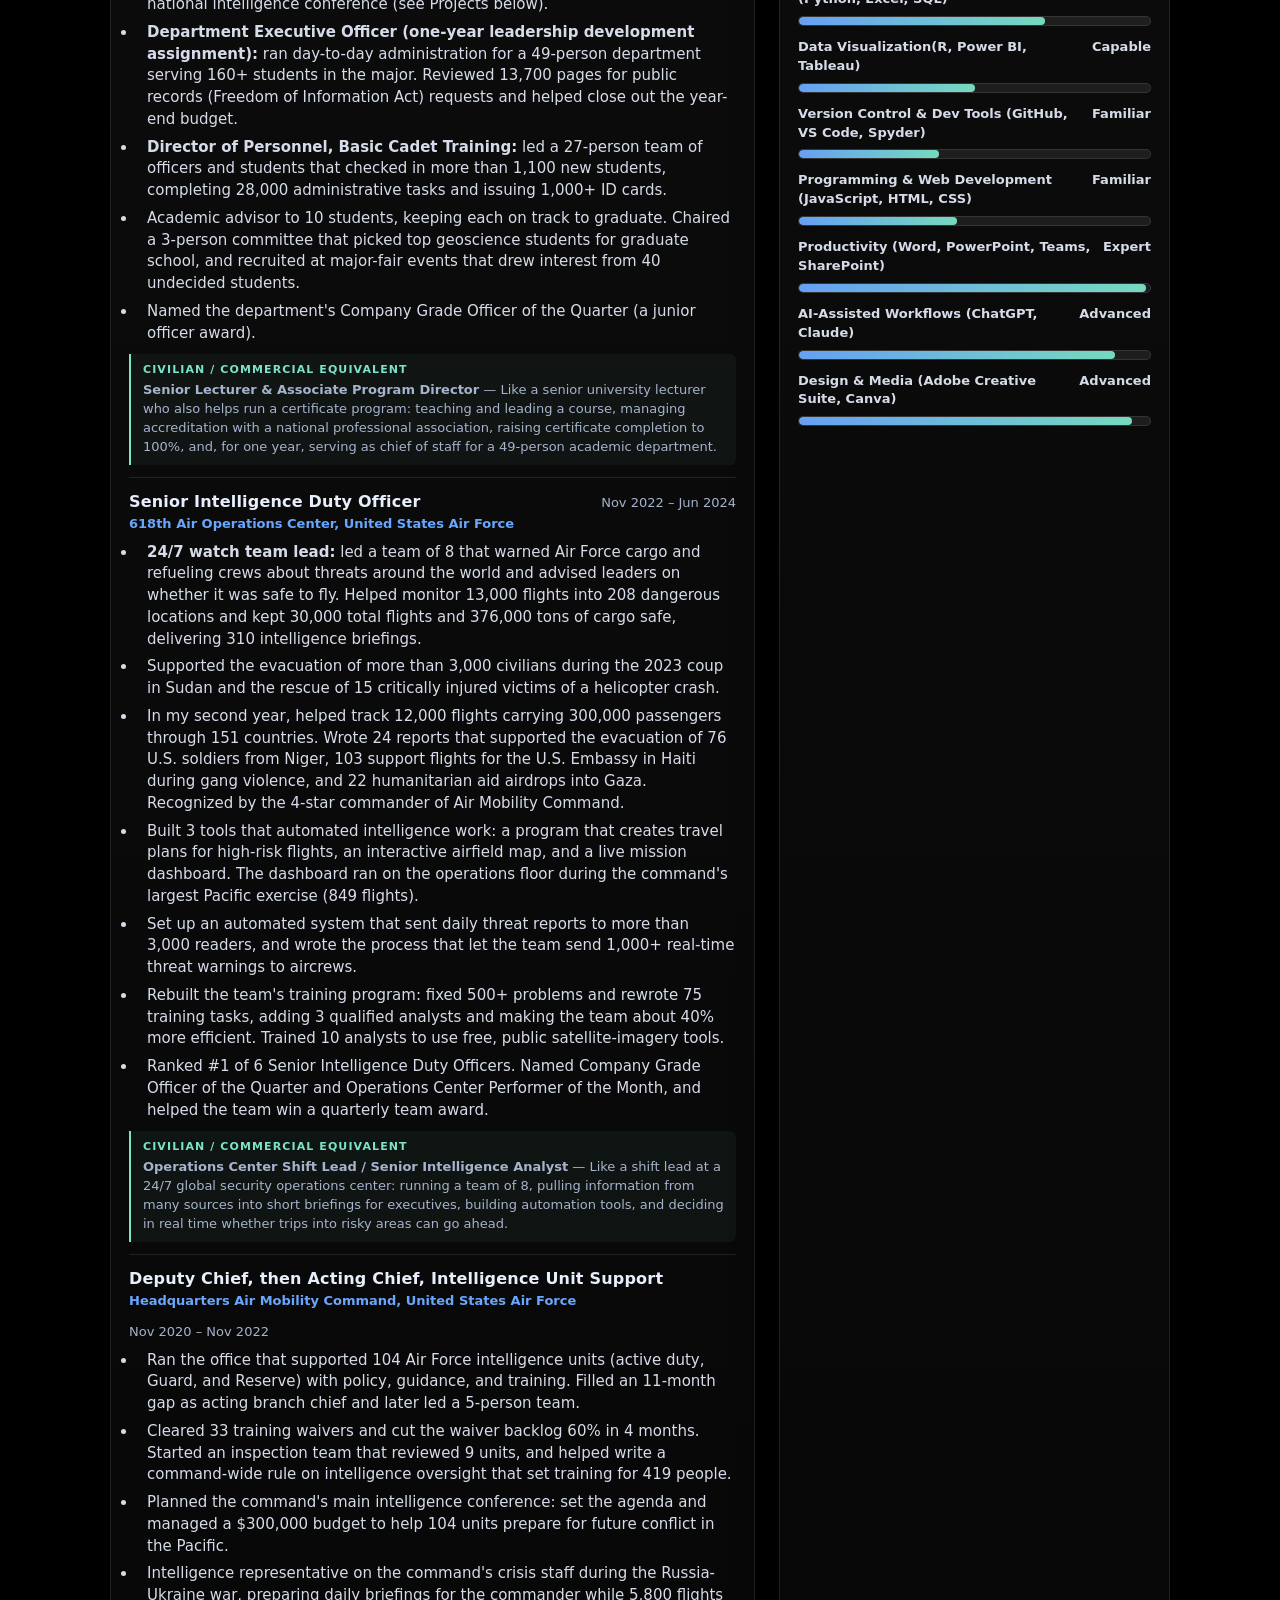
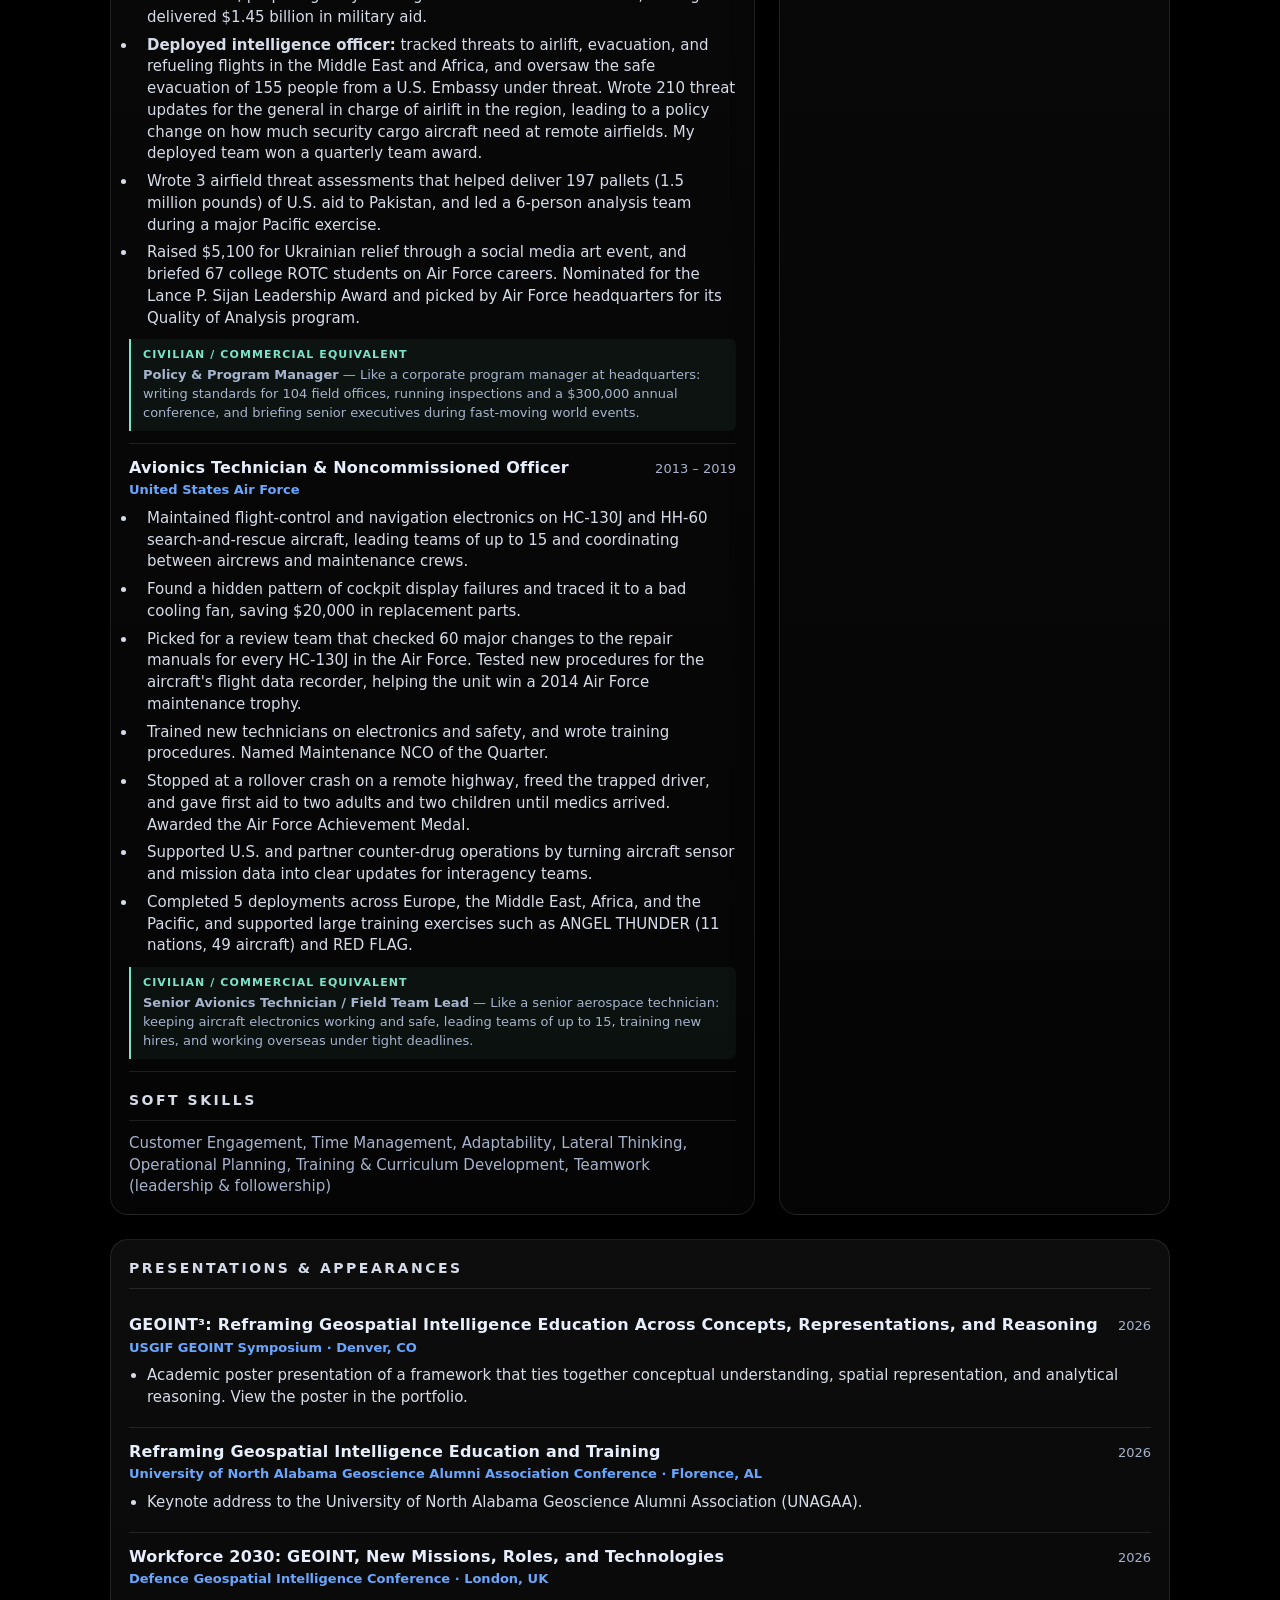
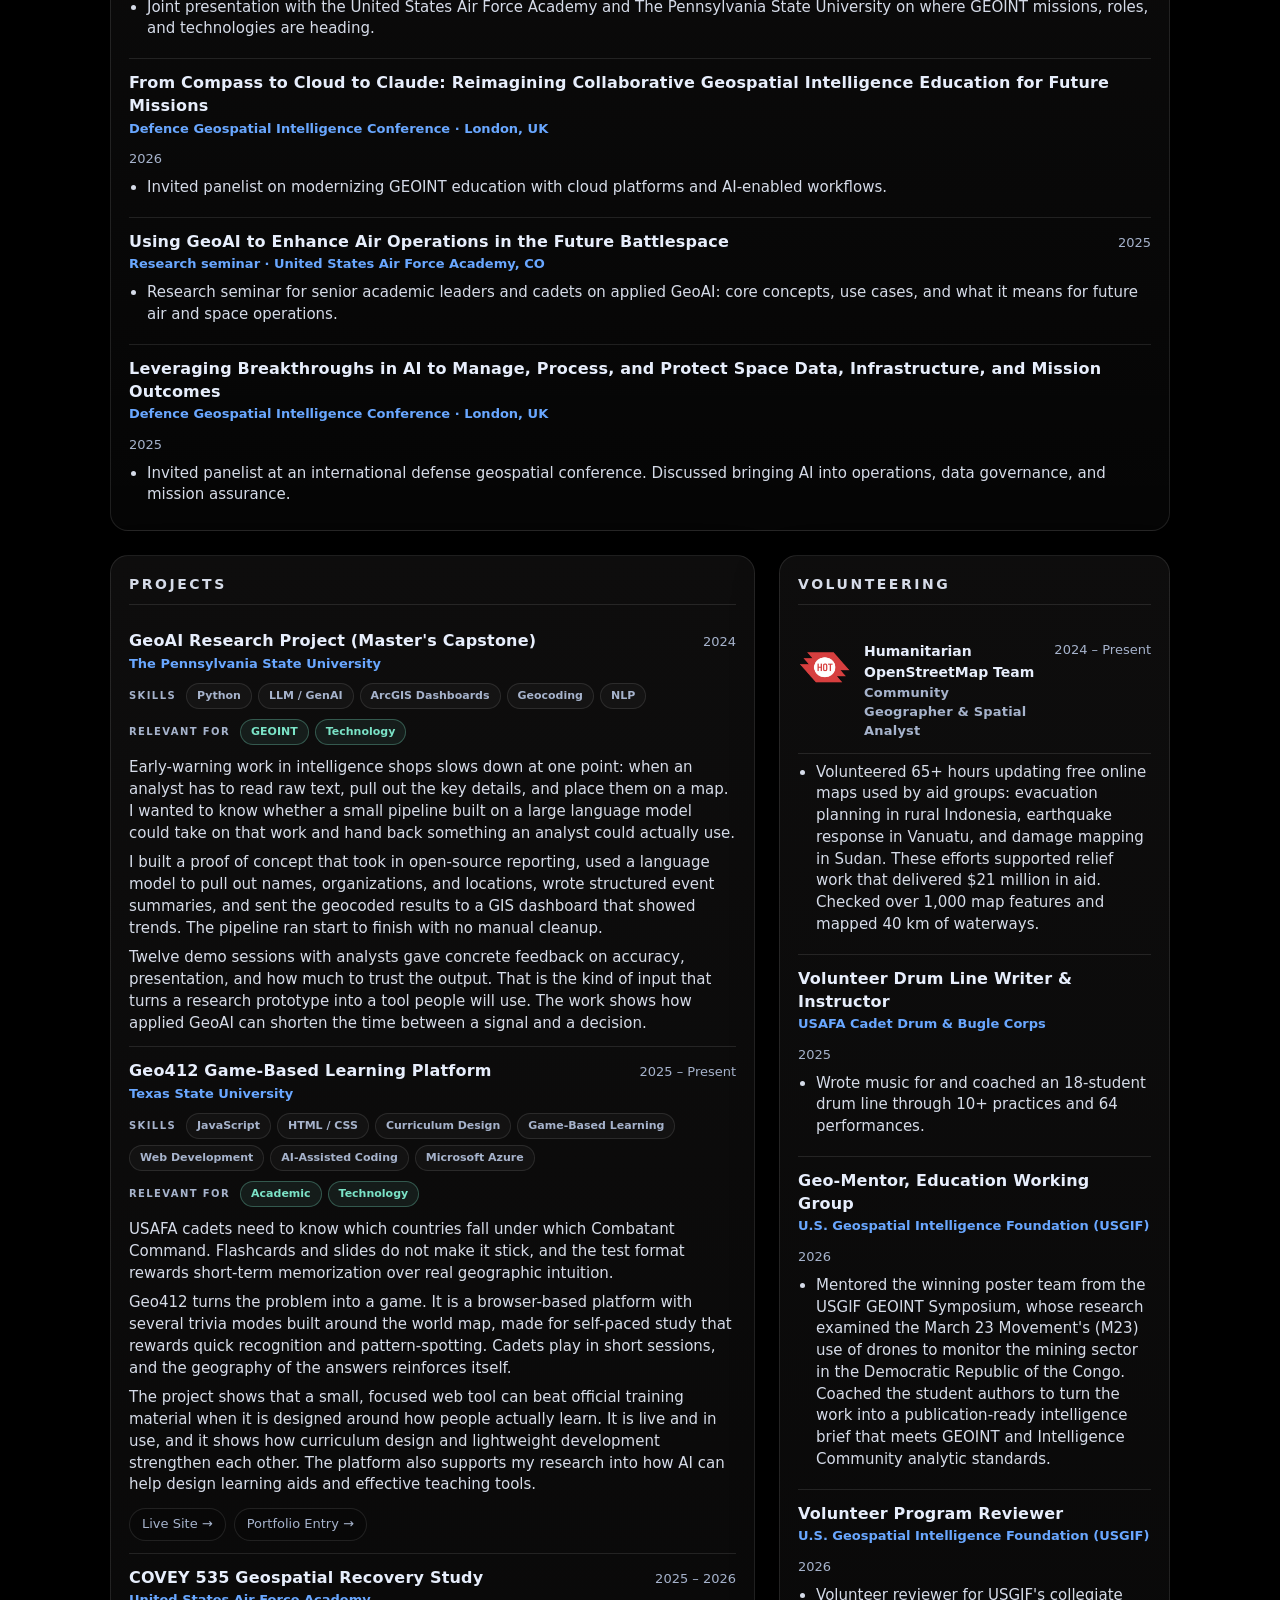
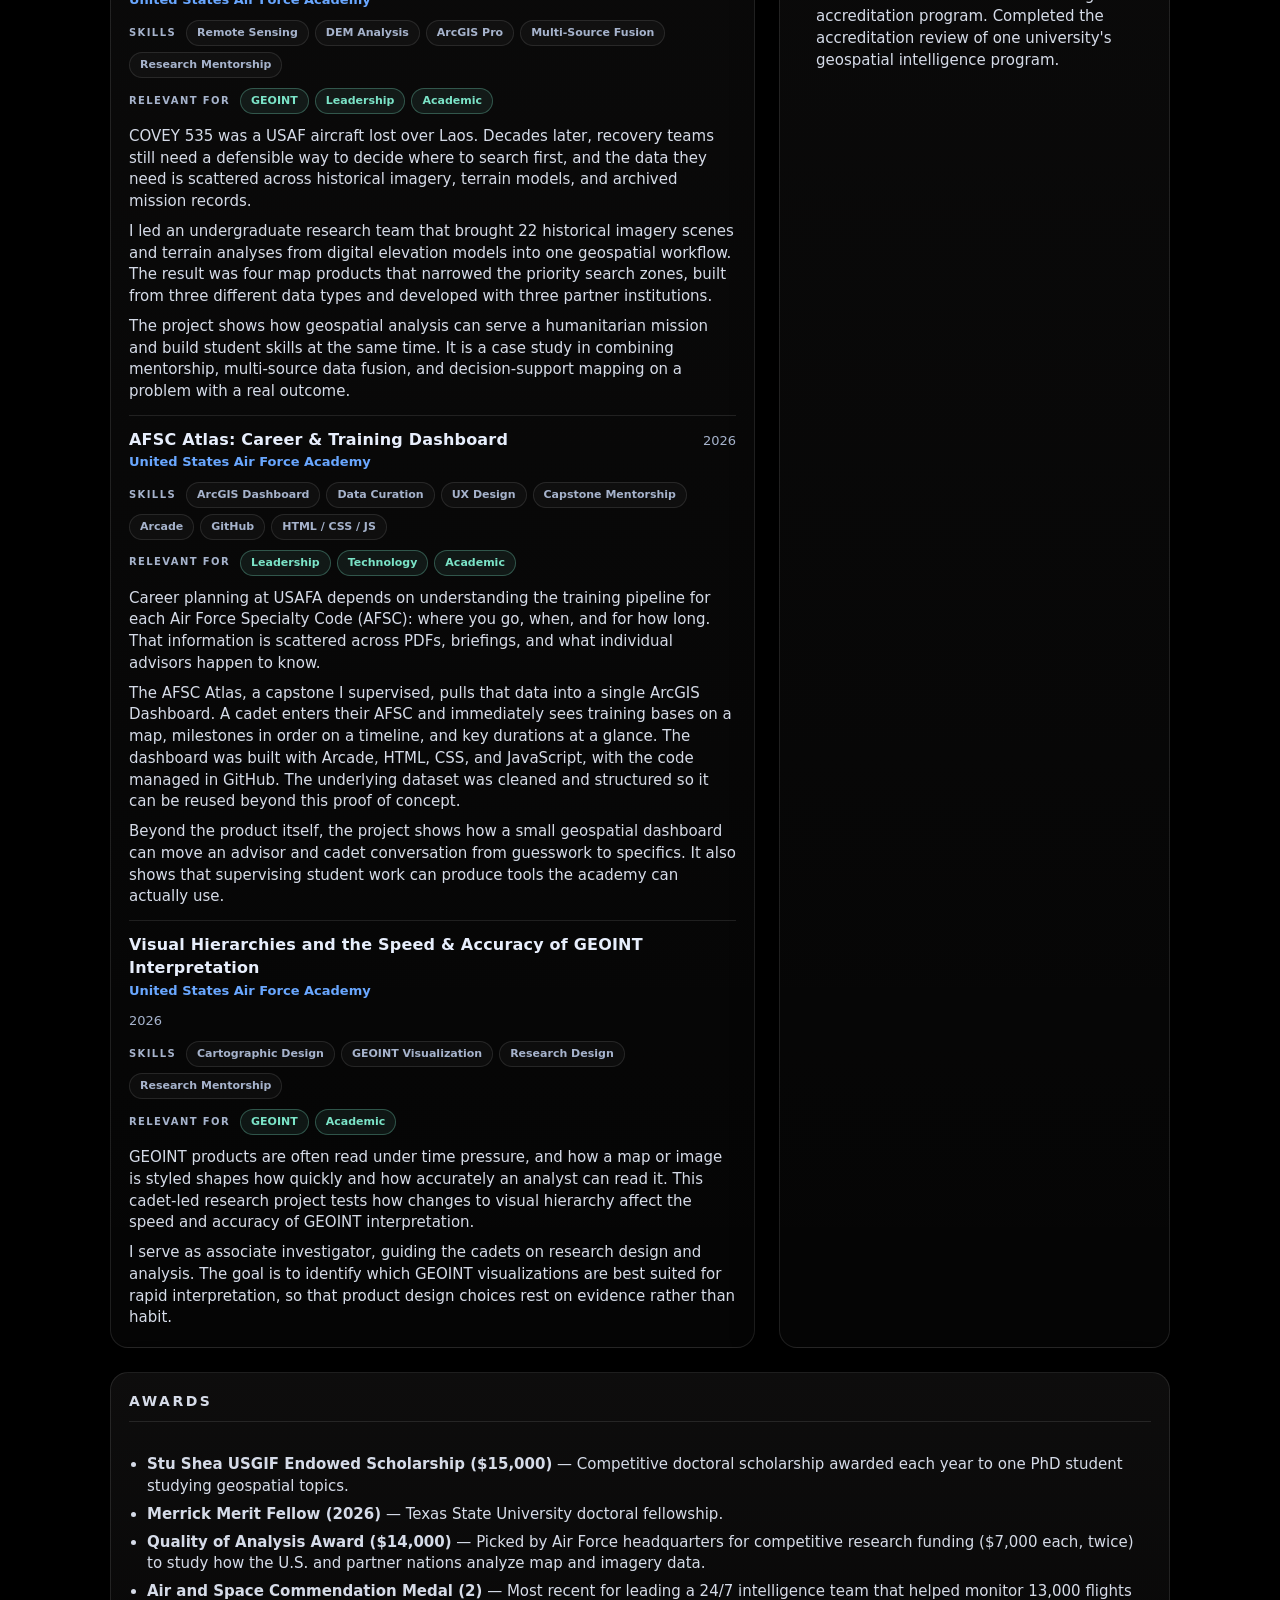
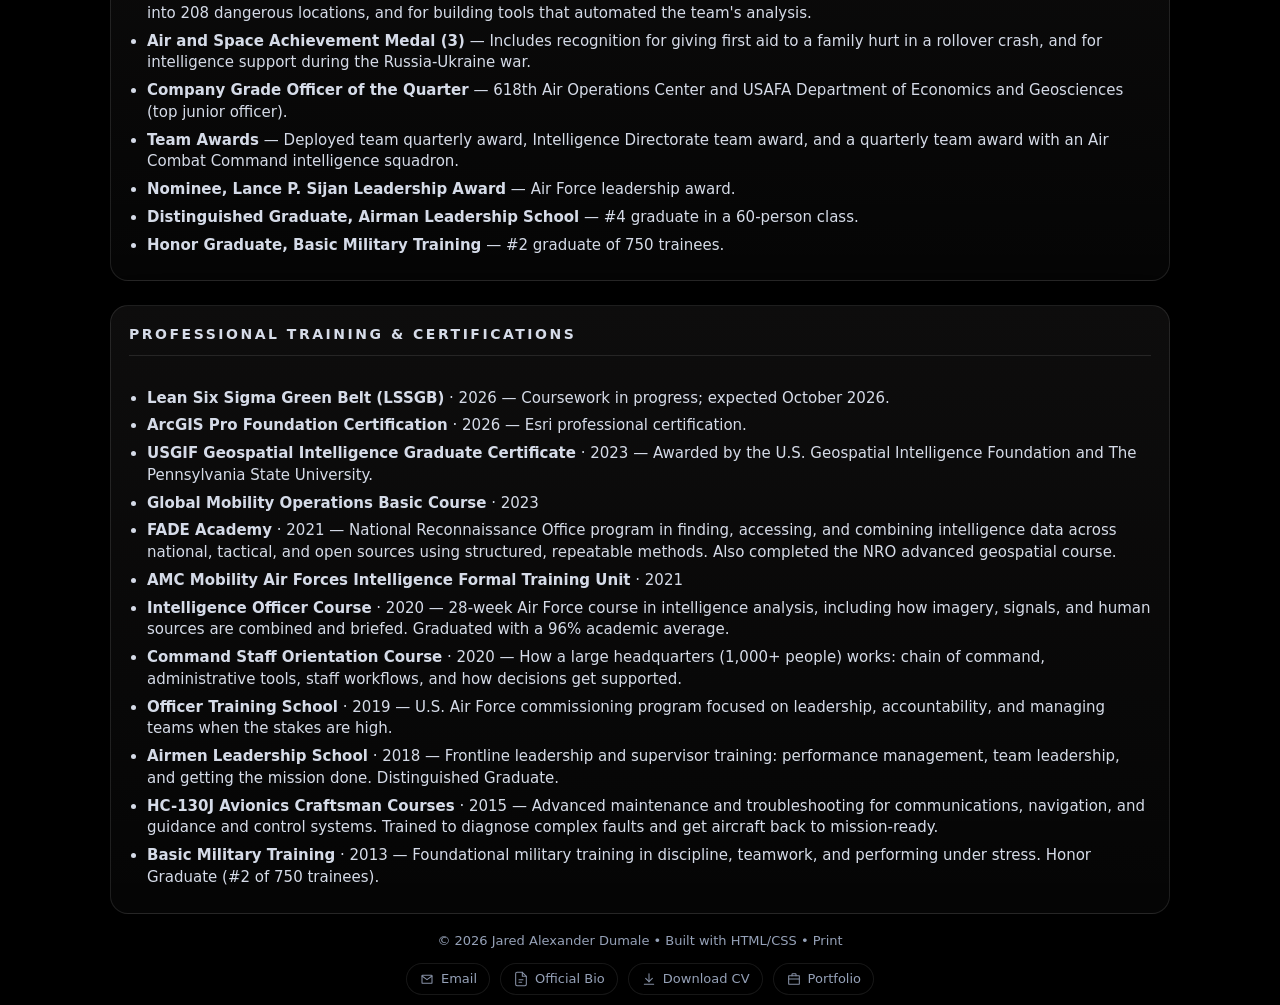
==== commit 8d74cda3: "Add GEOINT certificate completion results from program records Co-Authored-By: Claude Opus 5.5 <nore" ====
--- a/index.html
+++ b/index.html
@@ -691,10 +691,10 @@
               Geographer, teacher, and intelligence officer with 13 years in the U.S. Air Force. I take complicated information from maps, satellite images, and reports and turn it into clear, simple answers that people can act on. I have led round-the-clock teams that kept thousands of aircraft and crews safe, and I now teach and run programs at the U.S. Air Force Academy. I build practical tools, such as maps, dashboards, and automated reports, that save people time.
             </span>
             <span data-role-summary="academic">
-              Geography teacher and program leader focused on course design, geography education research, and teaching that works for every student. As a Senior Instructor at the U.S. Air Force Academy, I direct a world cultural geography course taught to 258 students in a year and helped lead the academy's geospatial intelligence certificate program. My doctoral research looks at how the skills used by intelligence analysts can be taught in everyday geography classrooms.
+              Geography teacher and program leader focused on course design, geography education research, and teaching that works for every student. As a Senior Instructor at the U.S. Air Force Academy, I direct a world cultural geography course taught to 258 students in a year and helped lead the academy's geospatial intelligence certificate program, where every student in the last two graduating classes who started it finished it. My doctoral research looks at how the skills used by intelligence analysts can be taught in everyday geography classrooms.
             </span>
             <span data-role-summary="geoint">
-              Geospatial intelligence (GEOINT) professional: I use maps, satellite imagery, and location data to understand threats and help leaders make decisions. I served 6 years as an Air Force intelligence officer and 13 years in uniform overall. On a 24/7 watch team, I helped monitor 13,000 flights into 208 dangerous locations. I also helped run the Air Force Academy's GEOINT certificate program and wrote the 5-year review that kept it accredited.
+              Geospatial intelligence (GEOINT) professional: I use maps, satellite imagery, and location data to understand threats and help leaders make decisions. I served 6 years as an Air Force intelligence officer and 13 years in uniform overall. On a 24/7 watch team, I helped monitor 13,000 flights into 208 dangerous locations. I also helped run the Air Force Academy's GEOINT certificate program, where 100% of students in the last two graduating classes finished it, and wrote the 5-year review that kept it accredited.
             </span>
             <span data-role-summary="technology">
               Geospatial technologist who builds tools that automate repetitive work. I created 3 tools that sped up intelligence analysis, including a live mission dashboard, plus an automated system that sent daily threat reports to more than 3,000 readers. I have built test versions of AI pipelines that pull names and places out of news reports and put them on a map. I work in ArcGIS Pro, Python, and Arcade.
@@ -748,6 +748,7 @@
             <li data-roles="academic">Redesigned the course the year before for 10 class sections and 2 instructors, helping 243 students meet a graduation requirement.</li>
             <li data-roles="academic technology">Moved an advanced geography course online, built 3 new map-skills games, and switched to free, open-access readings, making class time about 20% more efficient.</li>
             <li data-roles="academic geoint leadership"><b>Deputy Director, Geospatial Intelligence Program (secondary duty):</b> main contact with the U.S. Geospatial Intelligence Foundation (USGIF), the national group that accredits the academy's GEOINT certificate. Wrote the program's 5-year review that kept it accredited, and the annual report setting the program's priorities.</li>
+            <li data-roles="academic geoint leadership">Every student who started the certificate in the classes of 2025 and 2026 finished it: 27 of 27 (100%), up from 84% for the four classes before. The class of 2027 has 17 students working toward it, 21% more than the class before.</li>
             <li data-roles="leadership academic">Worked with two other academic departments to rewrite the certificate's requirements, opening it to 175+ more students in at least two additional majors.</li>
             <li data-roles="academic geoint">Led the academy's team at an international geospatial conference and served as a panelist on new trends in the field and the challenges of teaching it.</li>
             <li data-roles="academic geoint leadership">Led a student research project with Penn State University and the Defense POW/MIA Accounting Agency that used old and new satellite images to help search for a missing airman in Laos. It was selected for presentation at a national intelligence conference (see Projects below).</li>
@@ -758,7 +759,7 @@
           </ul>
           <div class="civilian-eq">
             <span class="civ-label">Civilian / Commercial Equivalent</span>
-            <strong>Senior Lecturer &amp; Associate Program Director</strong> — Like a senior university lecturer who also helps run a certificate program: teaching and leading a course, managing accreditation with a national professional association, and, for one year, serving as chief of staff for a 49-person academic department.
+            <strong>Senior Lecturer &amp; Associate Program Director</strong> — Like a senior university lecturer who also helps run a certificate program: teaching and leading a course, managing accreditation with a national professional association, raising certificate completion to 100%, and, for one year, serving as chief of staff for a 49-person academic department.
           </div>
         </article>
 
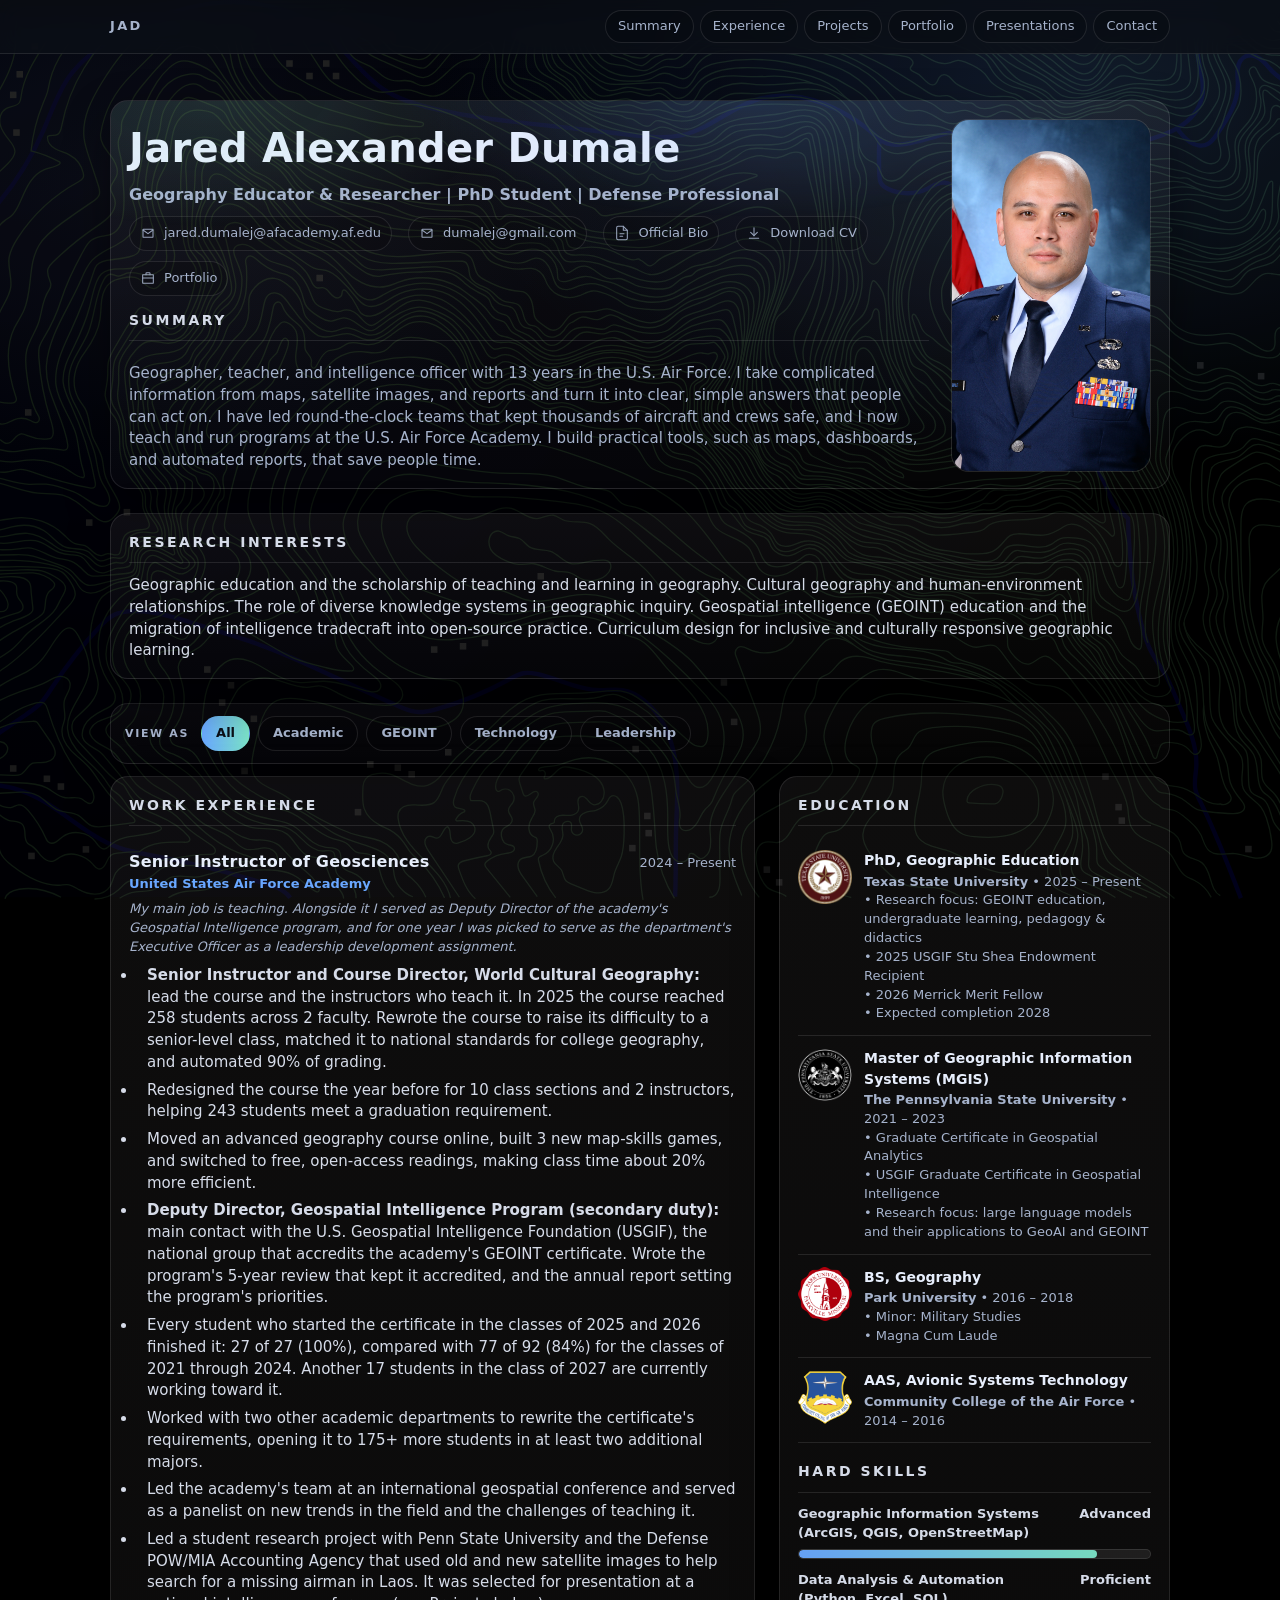
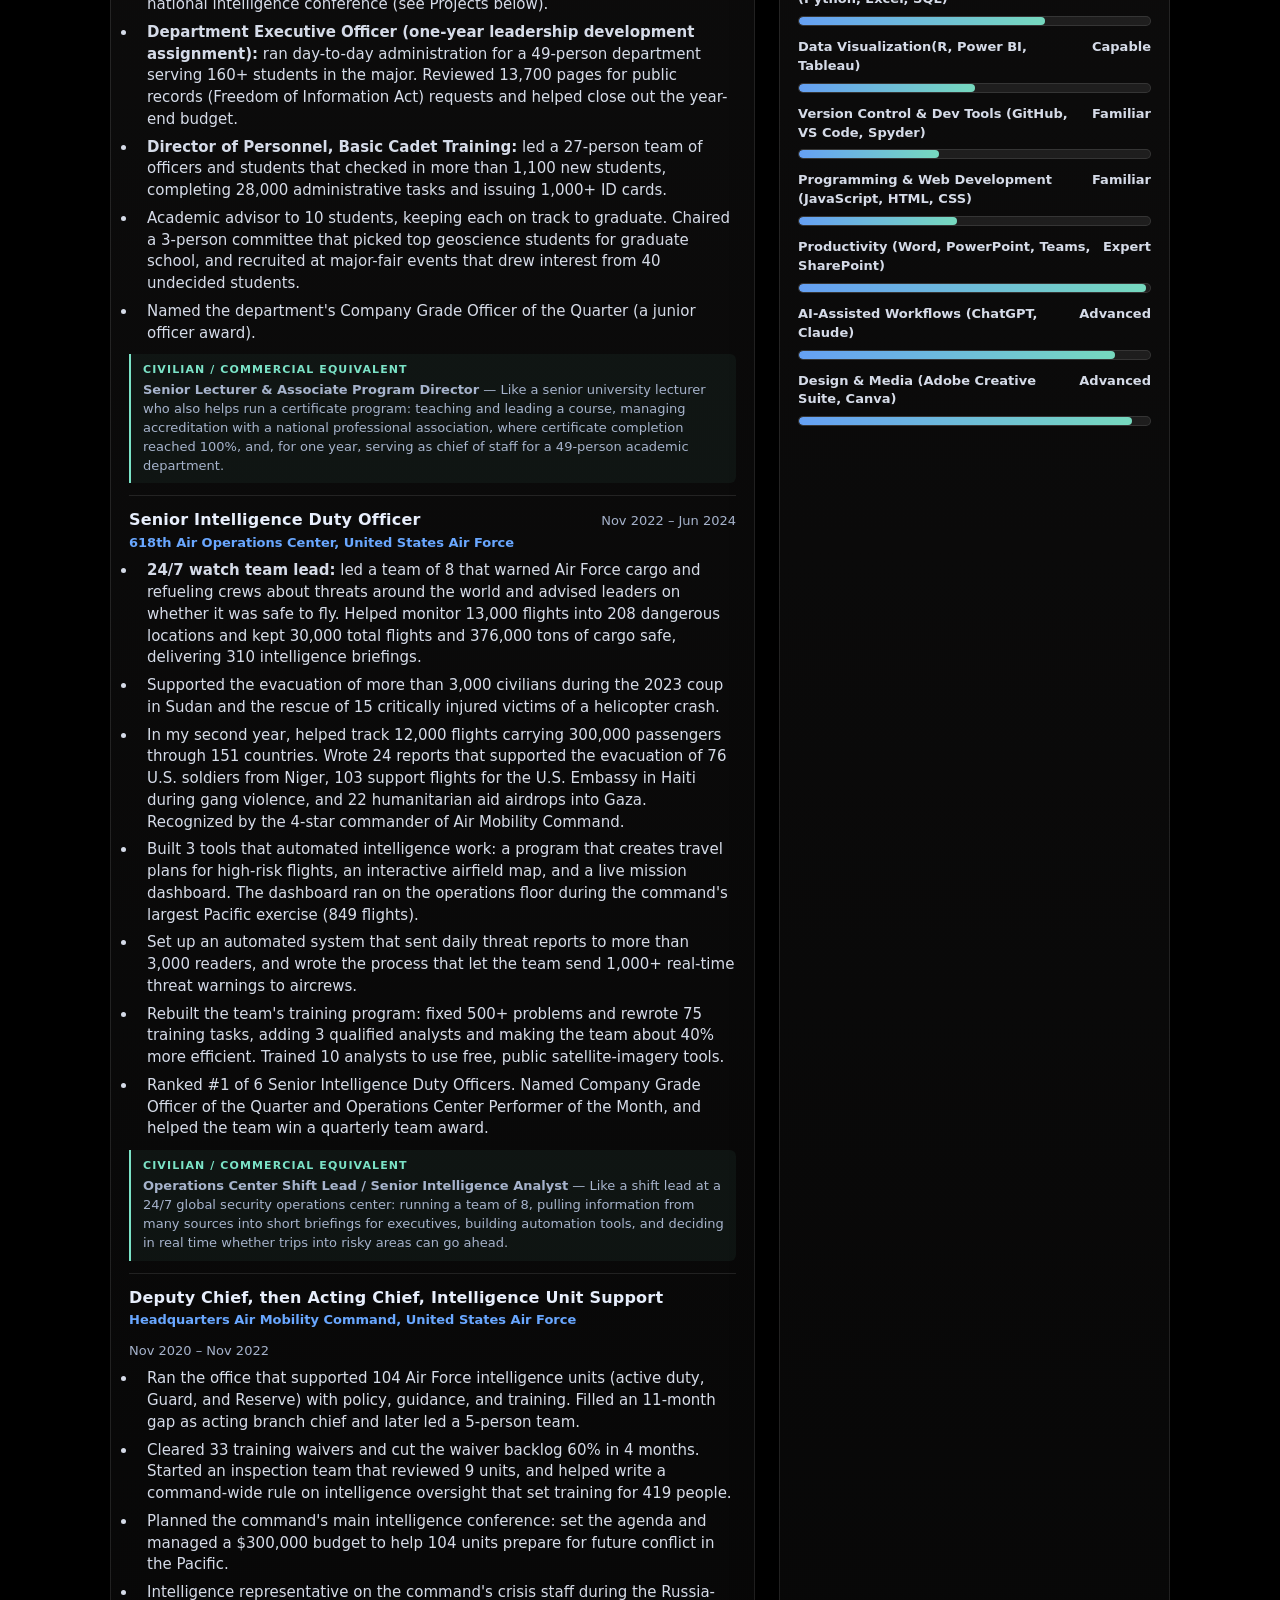
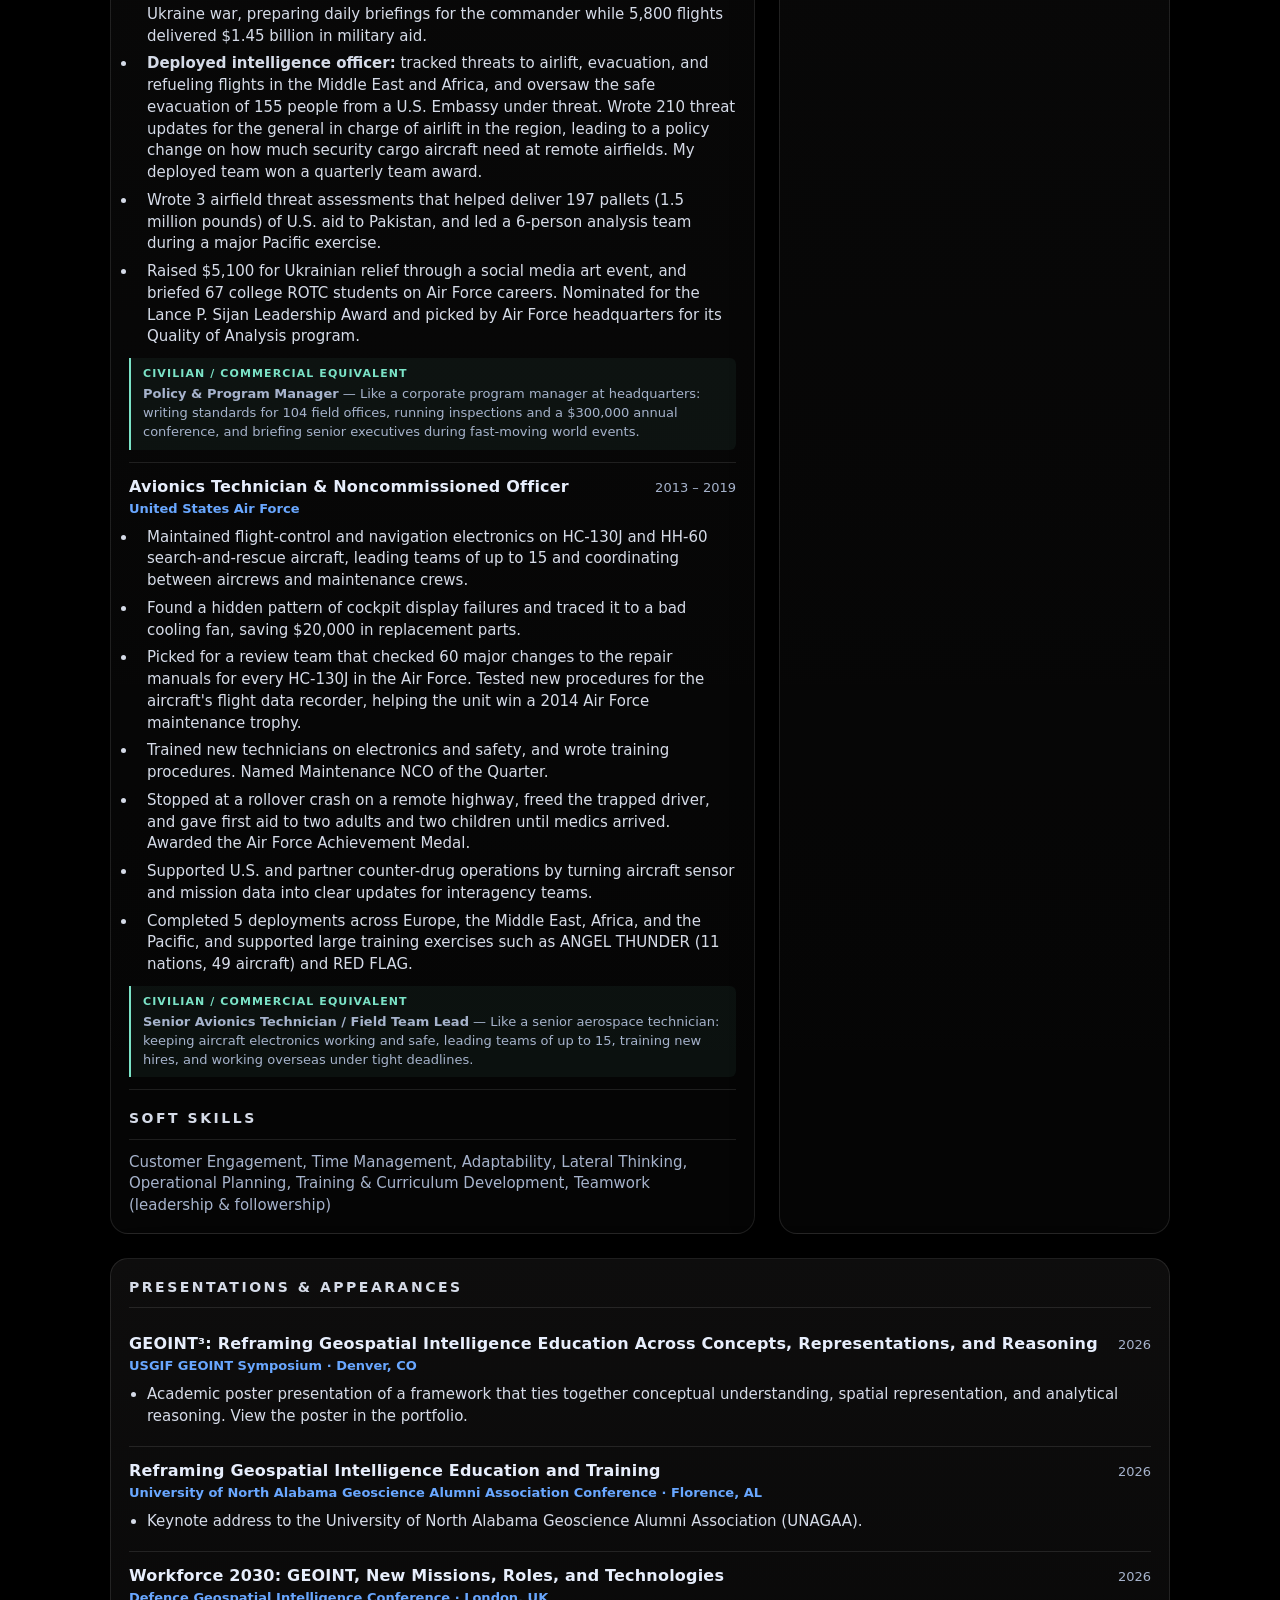
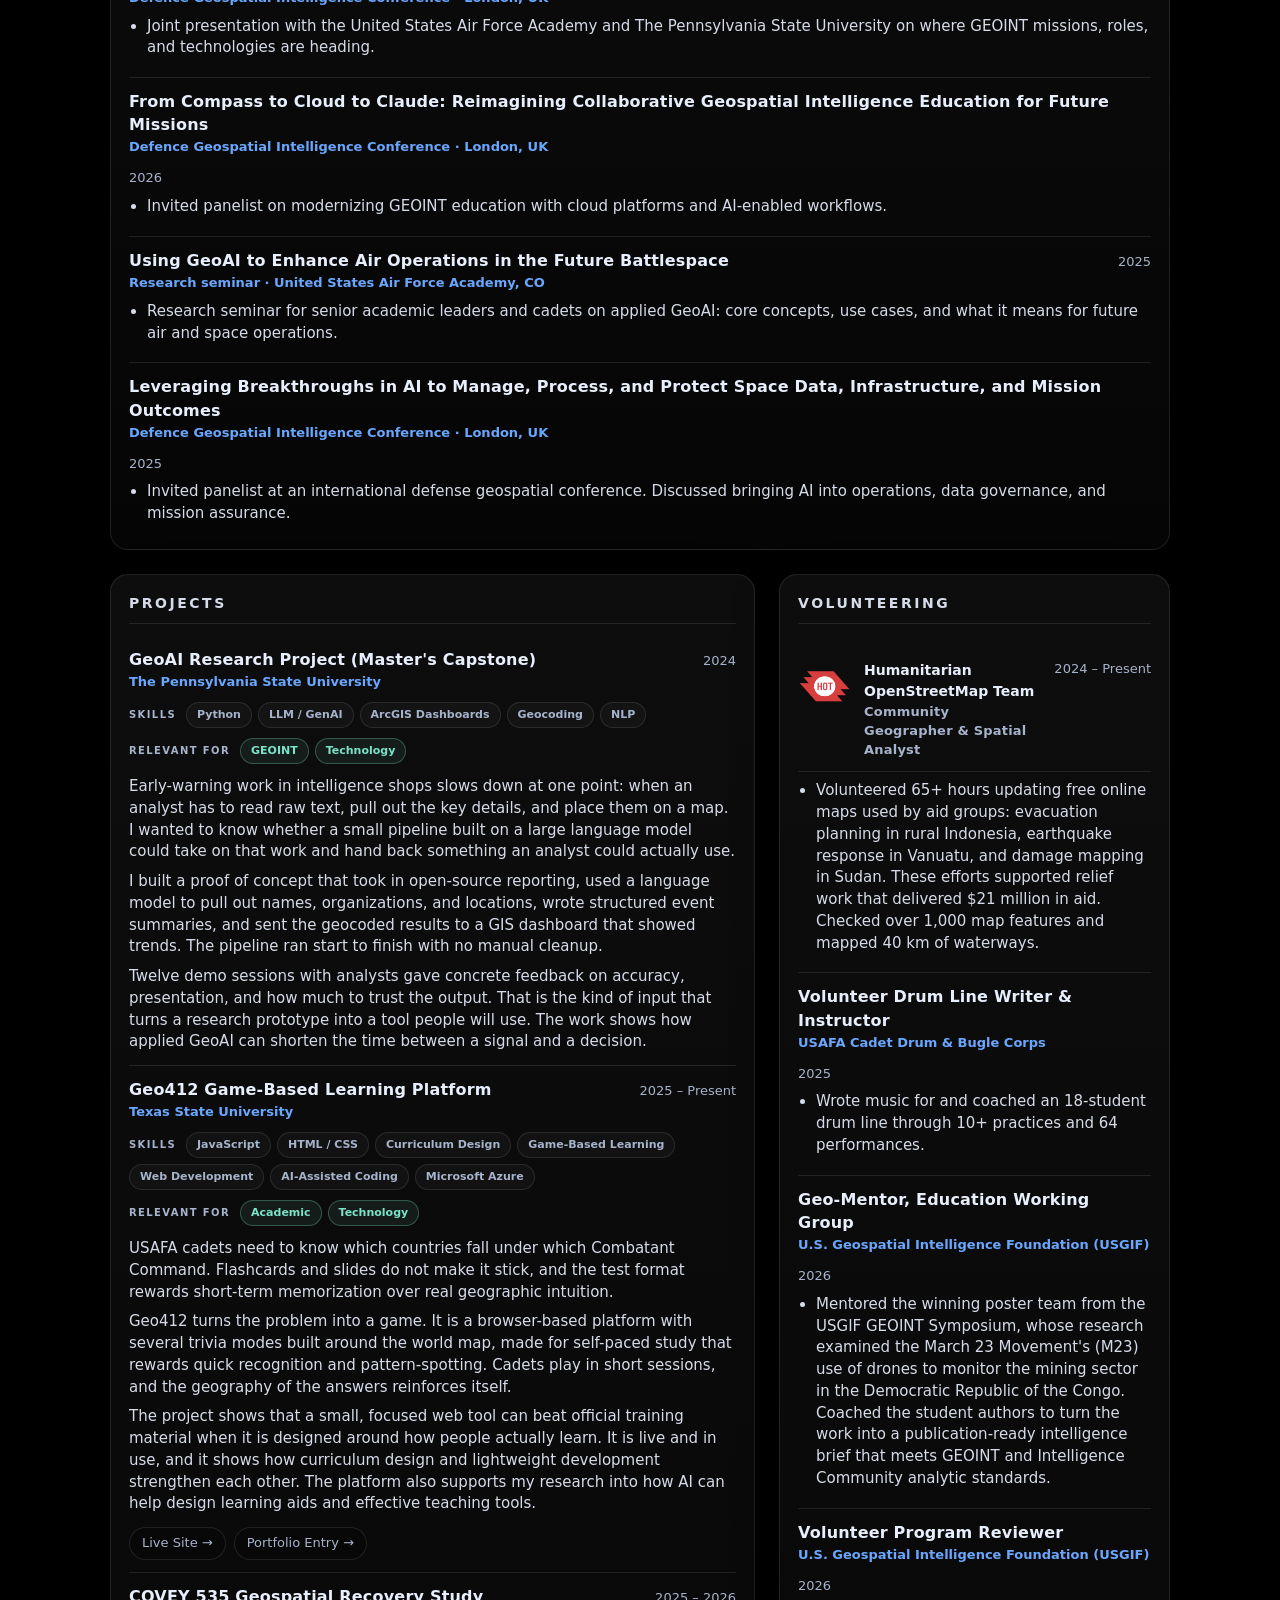
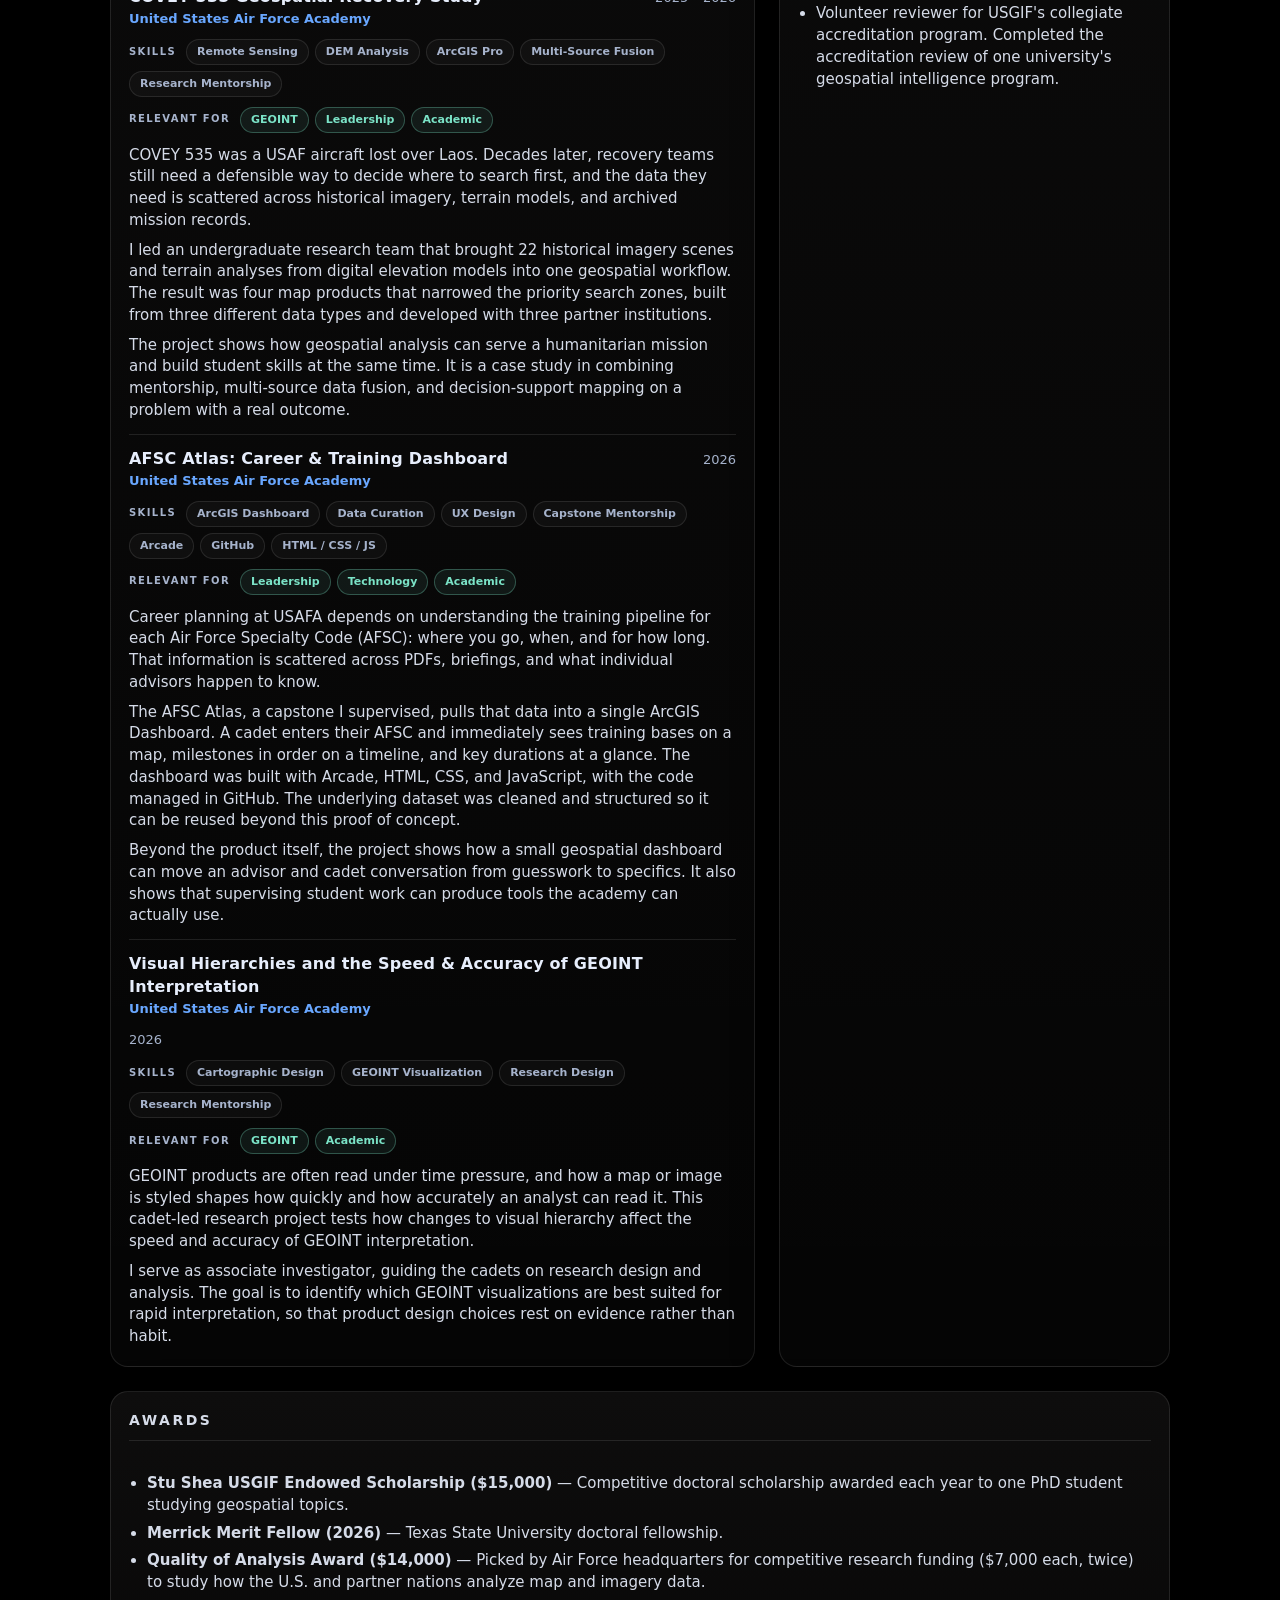
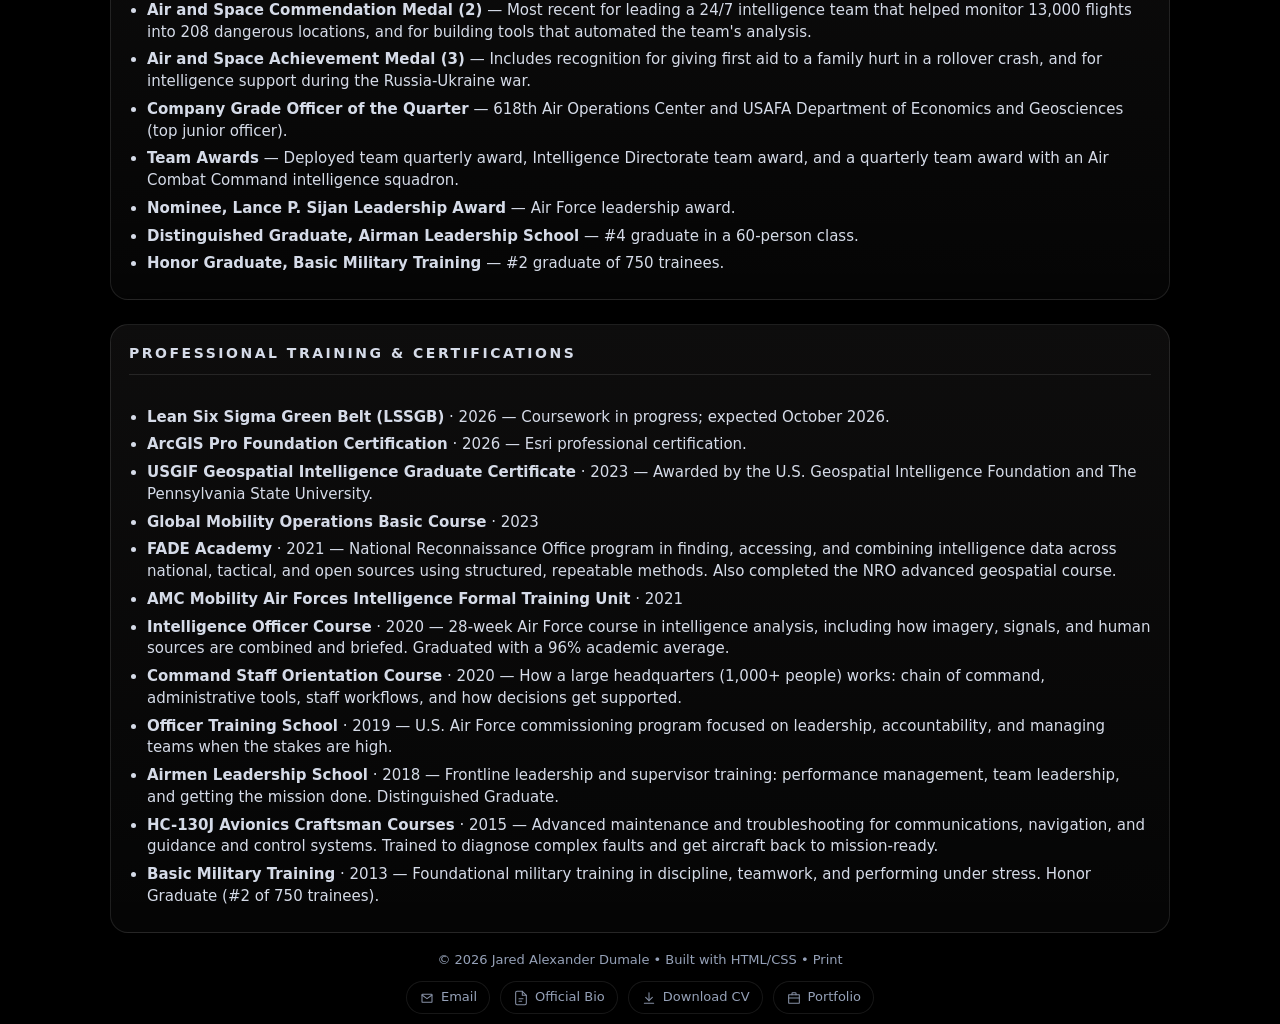
==== commit 67f7b164: "Keep GEOINT certificate figures to recorded counts, drop growth percentage Co-Authored-By: Claude Op" ====
--- a/index.html
+++ b/index.html
@@ -748,7 +748,7 @@
             <li data-roles="academic">Redesigned the course the year before for 10 class sections and 2 instructors, helping 243 students meet a graduation requirement.</li>
             <li data-roles="academic technology">Moved an advanced geography course online, built 3 new map-skills games, and switched to free, open-access readings, making class time about 20% more efficient.</li>
             <li data-roles="academic geoint leadership"><b>Deputy Director, Geospatial Intelligence Program (secondary duty):</b> main contact with the U.S. Geospatial Intelligence Foundation (USGIF), the national group that accredits the academy's GEOINT certificate. Wrote the program's 5-year review that kept it accredited, and the annual report setting the program's priorities.</li>
-            <li data-roles="academic geoint leadership">Every student who started the certificate in the classes of 2025 and 2026 finished it: 27 of 27 (100%), up from 84% for the four classes before. The class of 2027 has 17 students working toward it, 21% more than the class before.</li>
+            <li data-roles="academic geoint leadership">Every student who started the certificate in the classes of 2025 and 2026 finished it: 27 of 27 (100%), compared with 77 of 92 (84%) for the classes of 2021 through 2024. Another 17 students in the class of 2027 are currently working toward it.</li>
             <li data-roles="leadership academic">Worked with two other academic departments to rewrite the certificate's requirements, opening it to 175+ more students in at least two additional majors.</li>
             <li data-roles="academic geoint">Led the academy's team at an international geospatial conference and served as a panelist on new trends in the field and the challenges of teaching it.</li>
             <li data-roles="academic geoint leadership">Led a student research project with Penn State University and the Defense POW/MIA Accounting Agency that used old and new satellite images to help search for a missing airman in Laos. It was selected for presentation at a national intelligence conference (see Projects below).</li>
@@ -759,7 +759,7 @@
           </ul>
           <div class="civilian-eq">
             <span class="civ-label">Civilian / Commercial Equivalent</span>
-            <strong>Senior Lecturer &amp; Associate Program Director</strong> — Like a senior university lecturer who also helps run a certificate program: teaching and leading a course, managing accreditation with a national professional association, raising certificate completion to 100%, and, for one year, serving as chief of staff for a 49-person academic department.
+            <strong>Senior Lecturer &amp; Associate Program Director</strong> — Like a senior university lecturer who also helps run a certificate program: teaching and leading a course, managing accreditation with a national professional association, where certificate completion reached 100%, and, for one year, serving as chief of staff for a 49-person academic department.
           </div>
         </article>
 
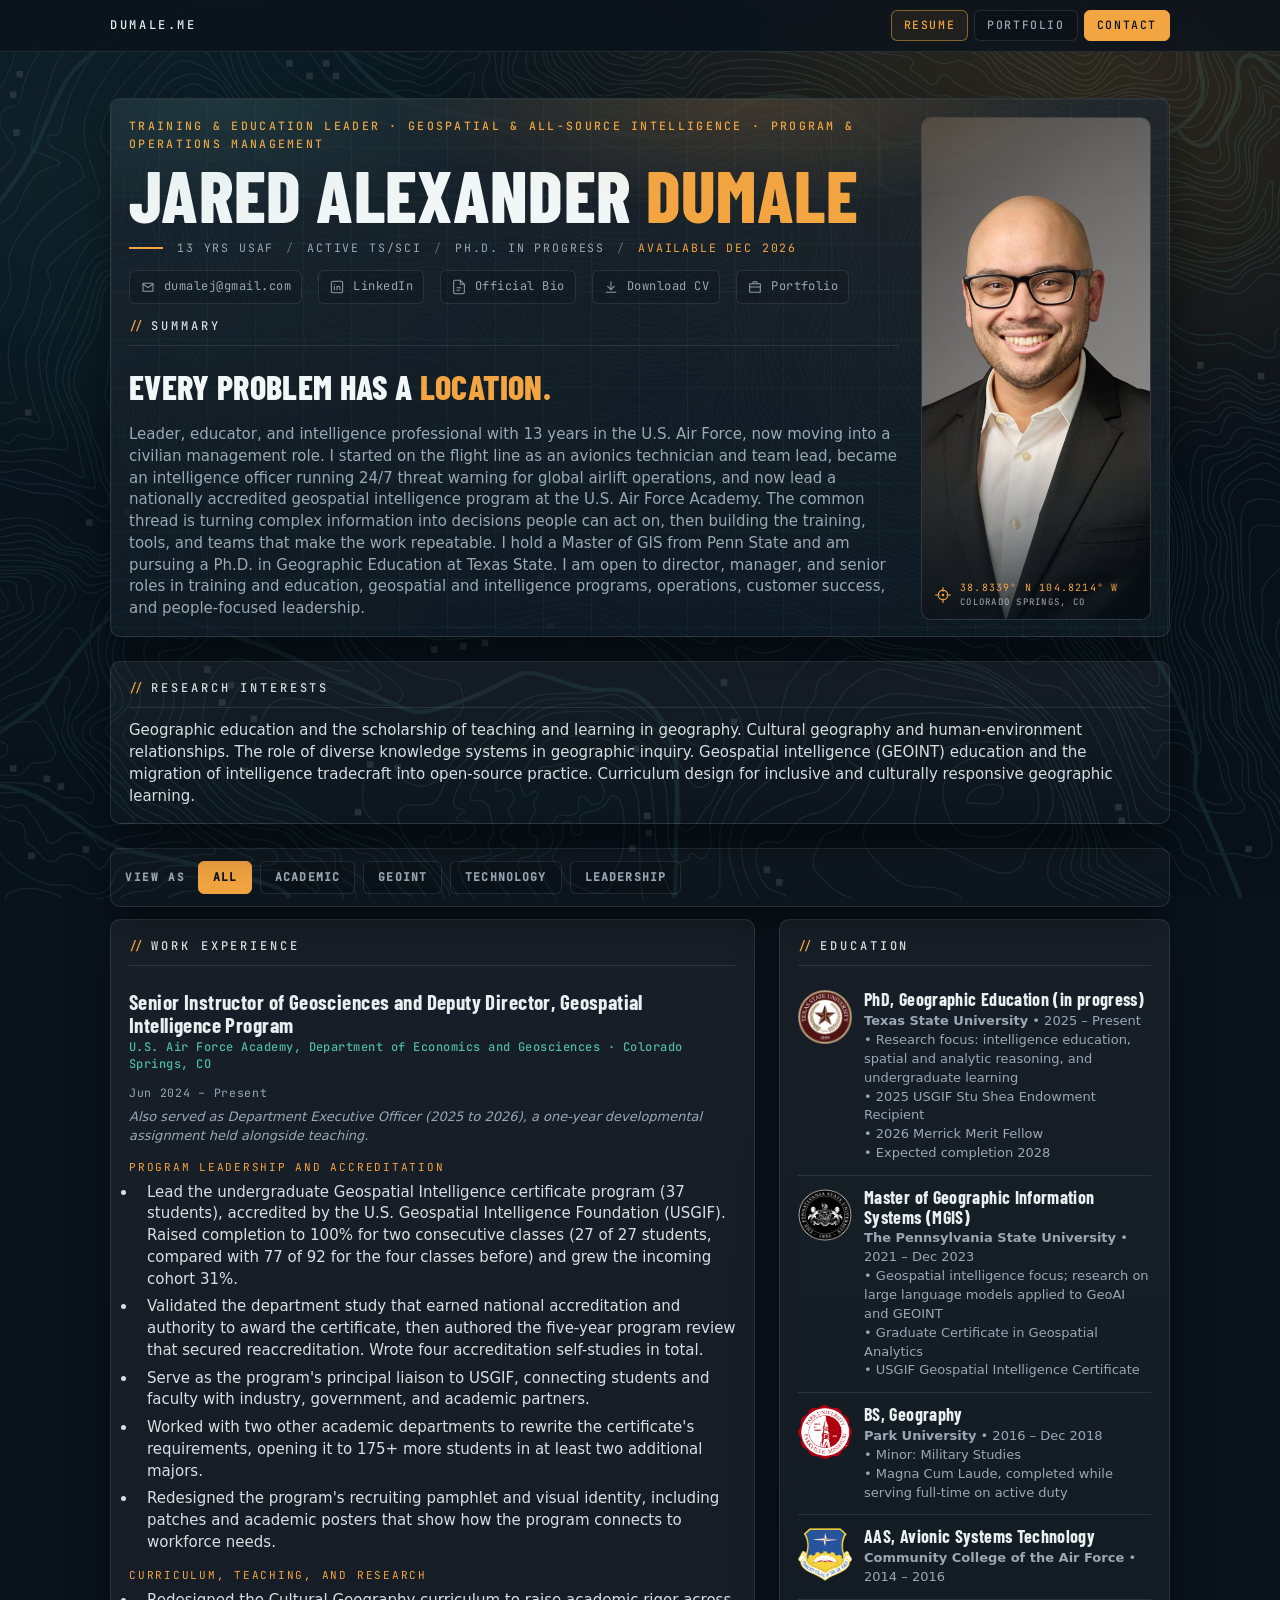
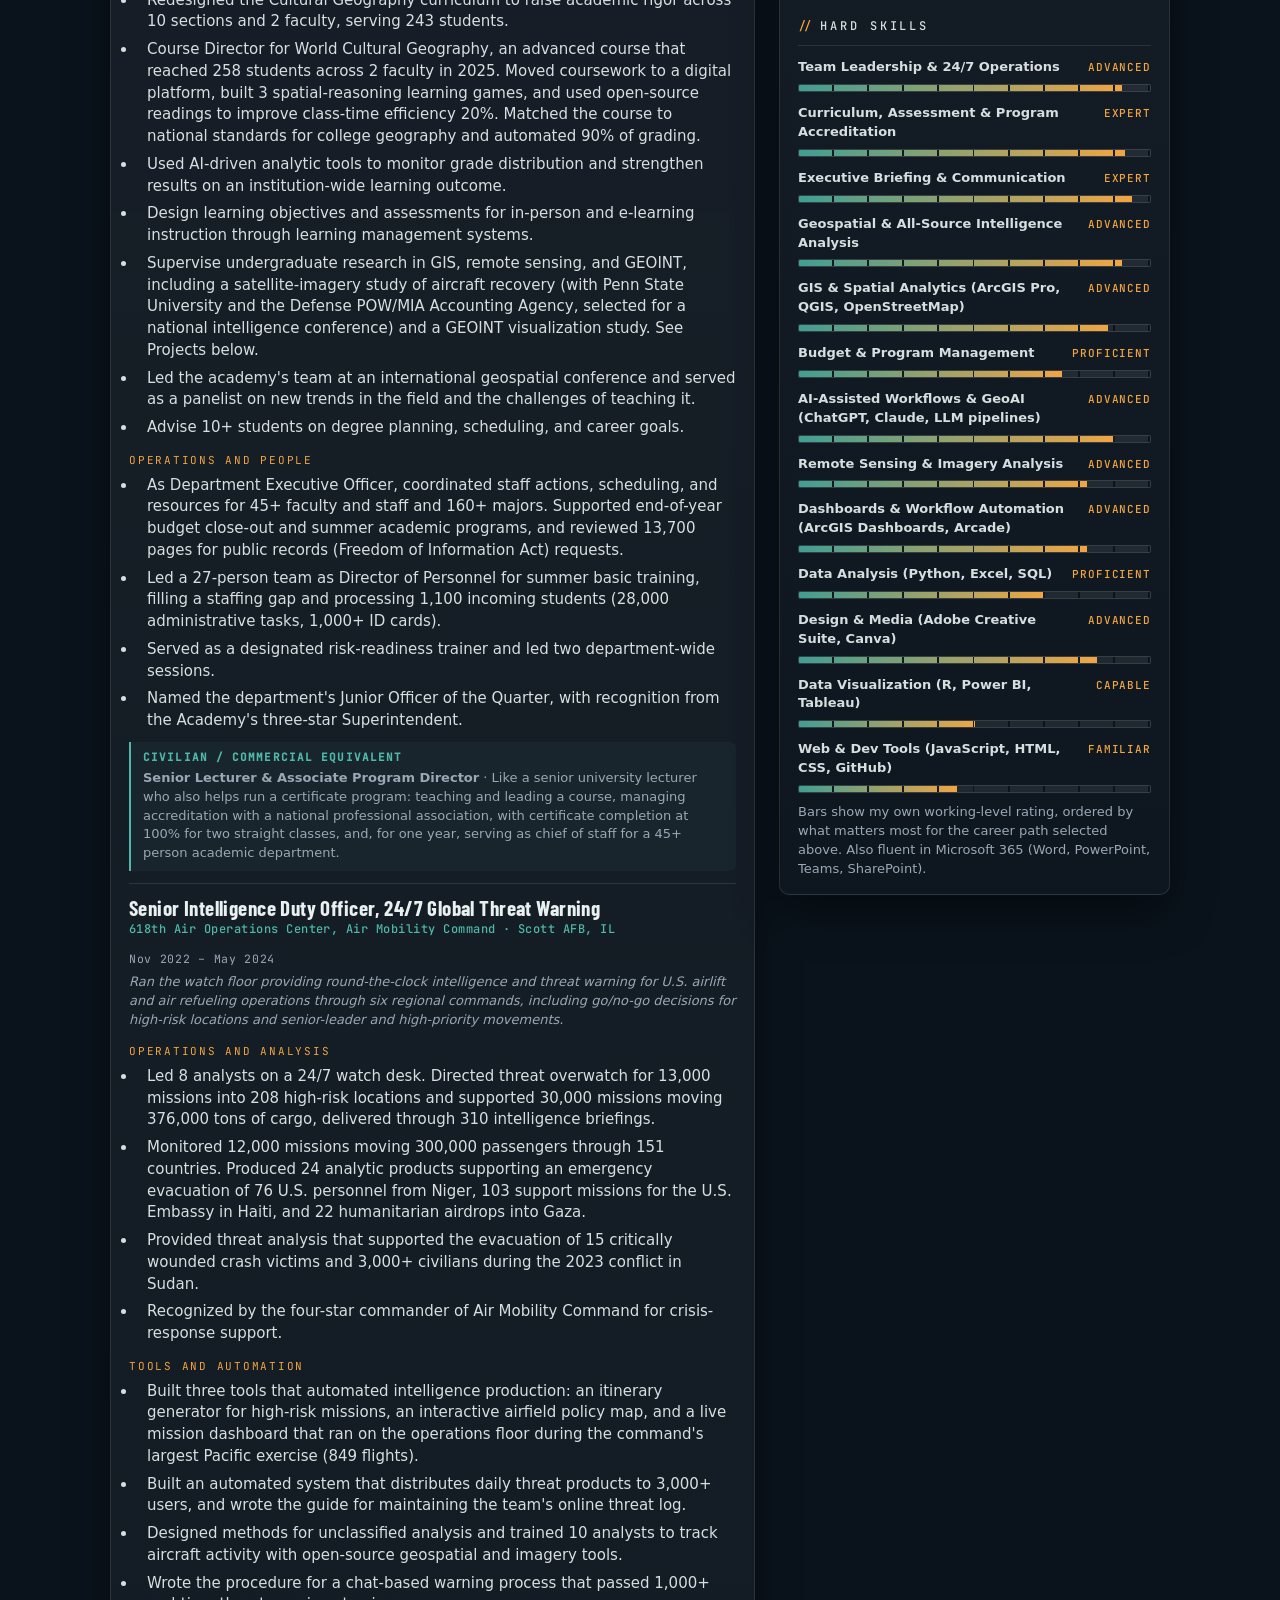
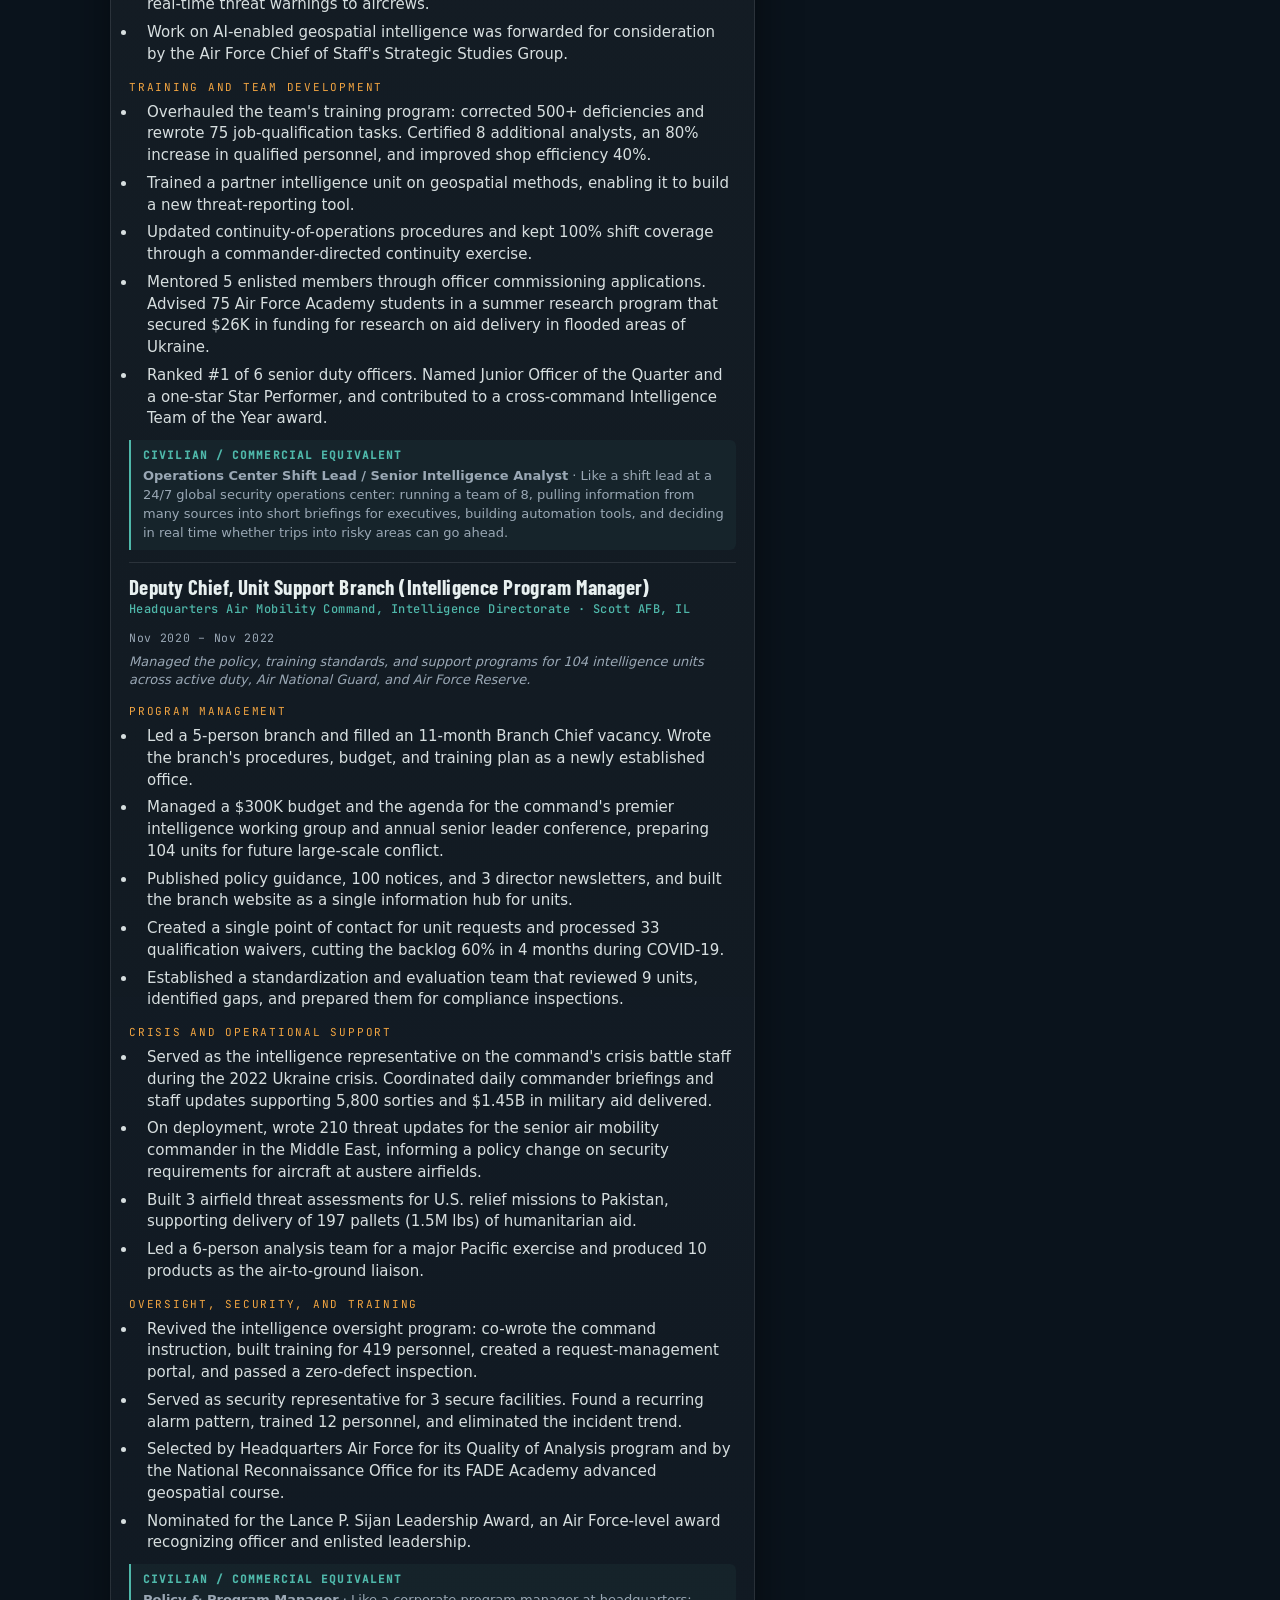
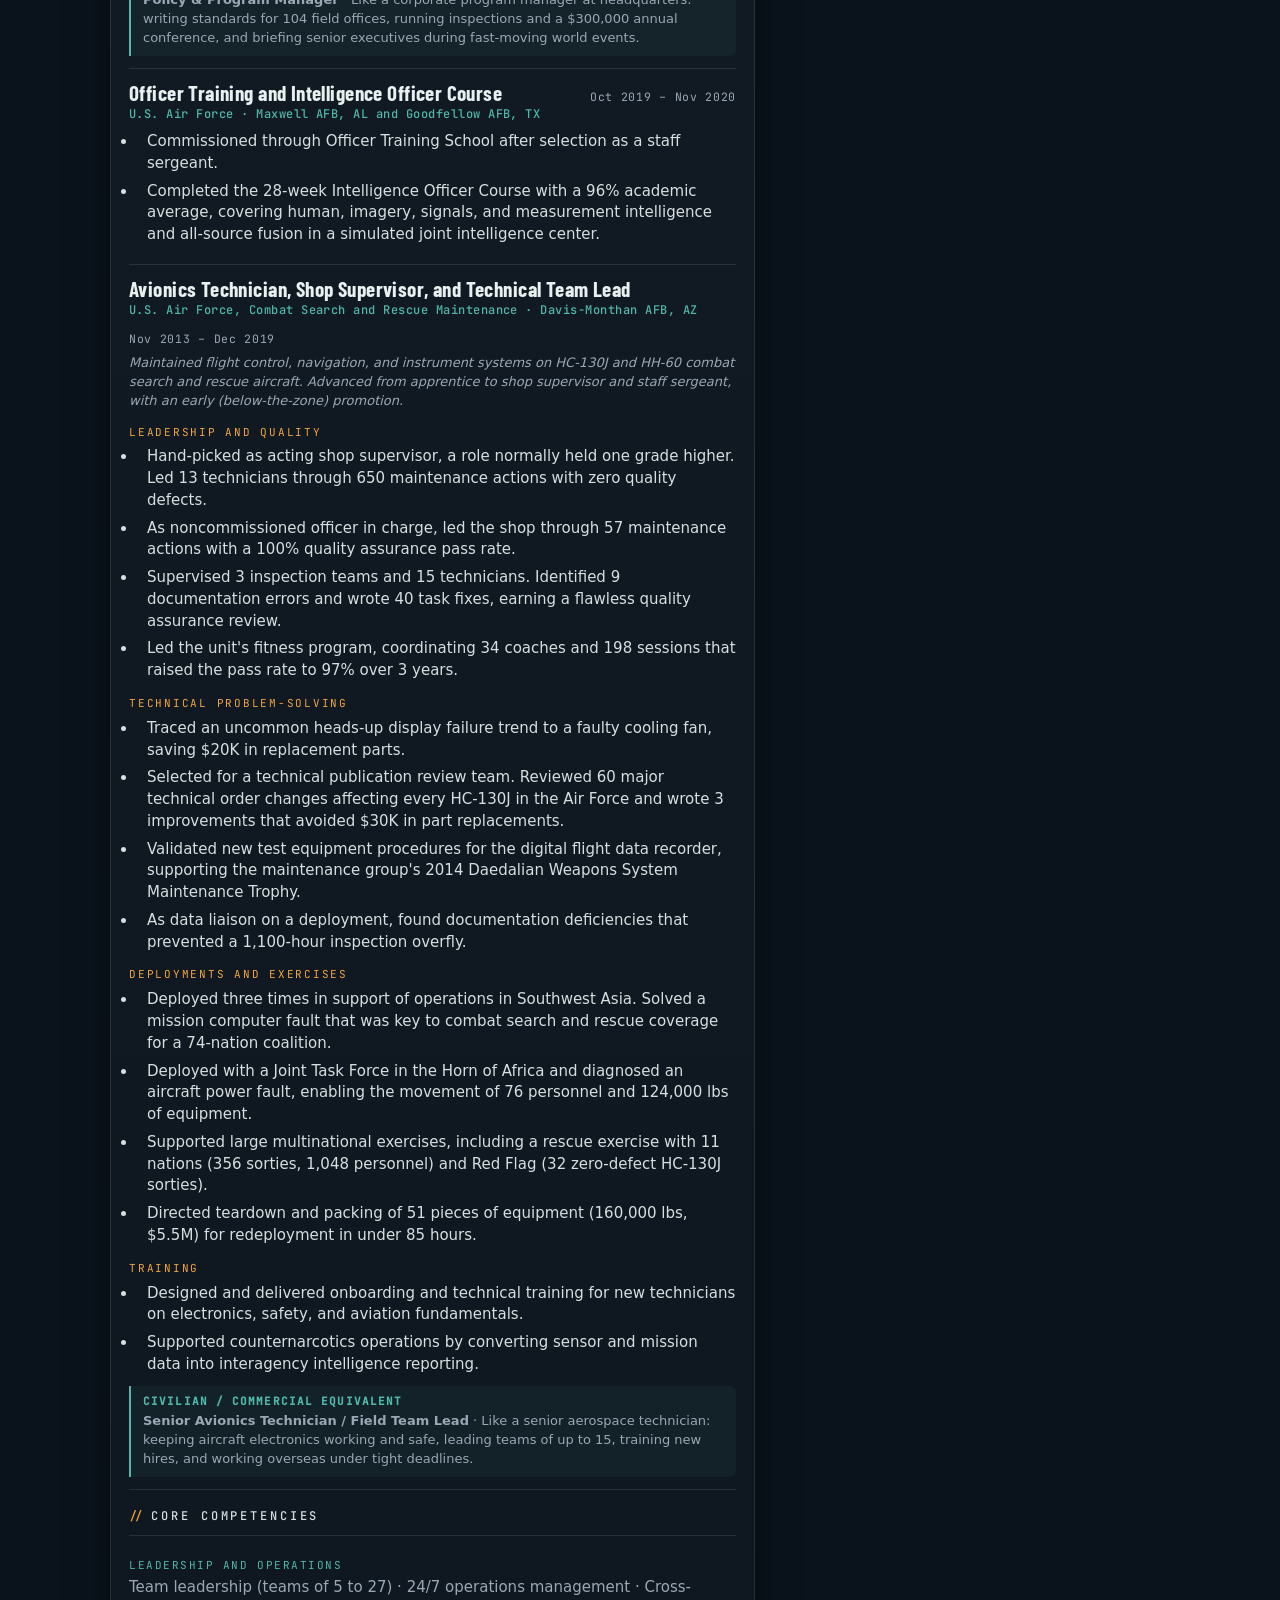
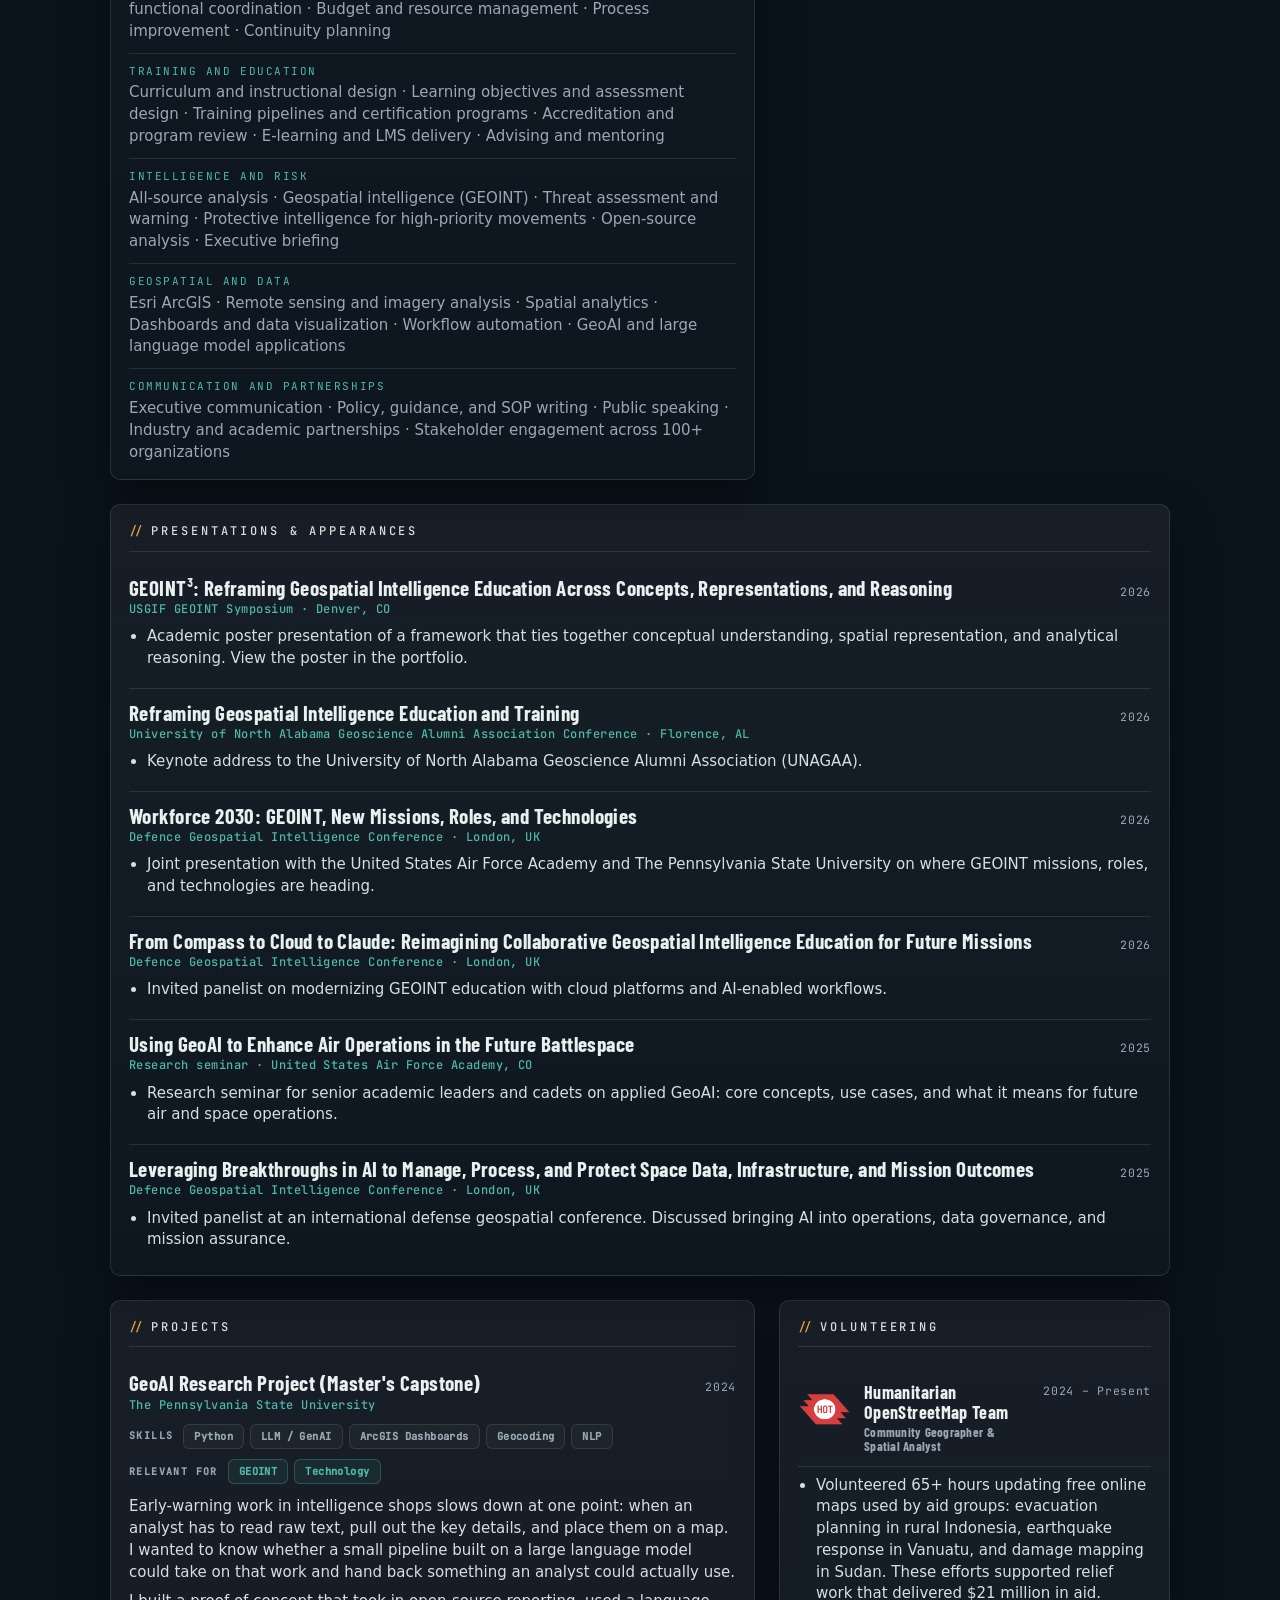
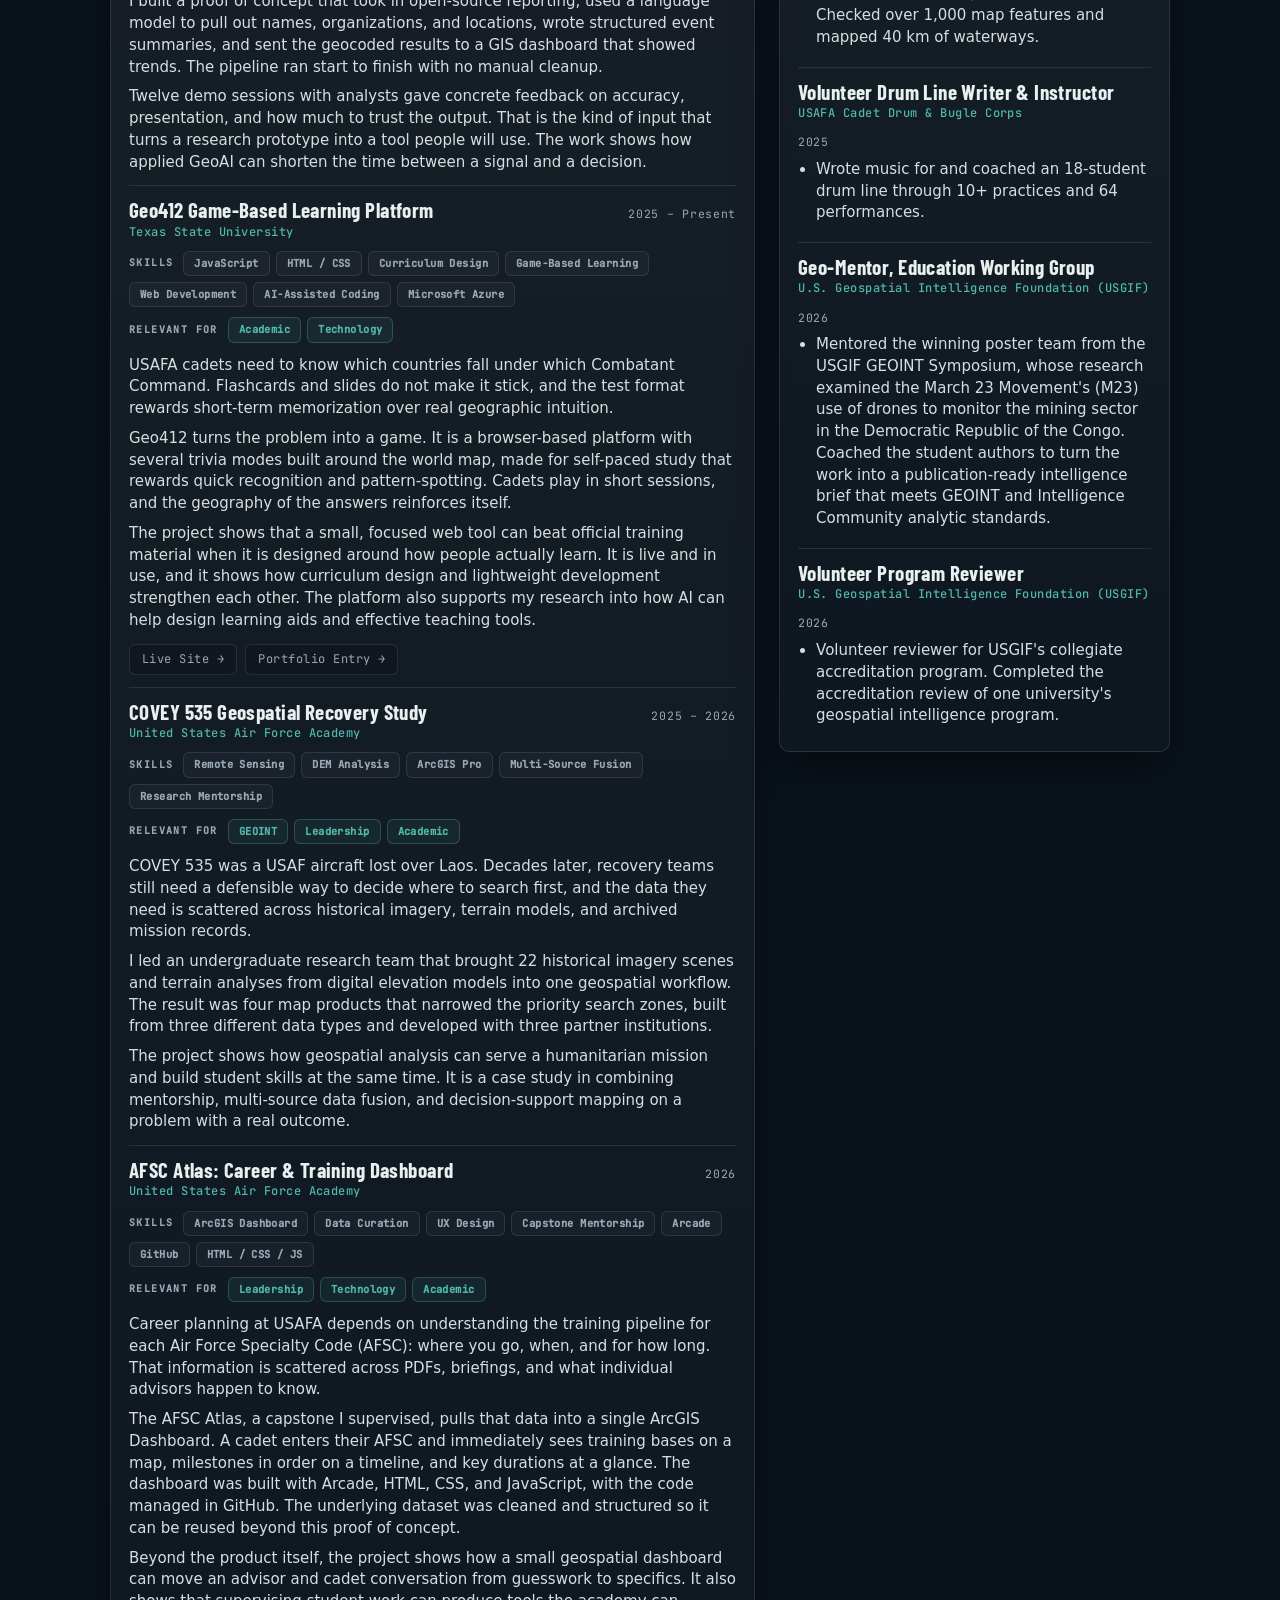
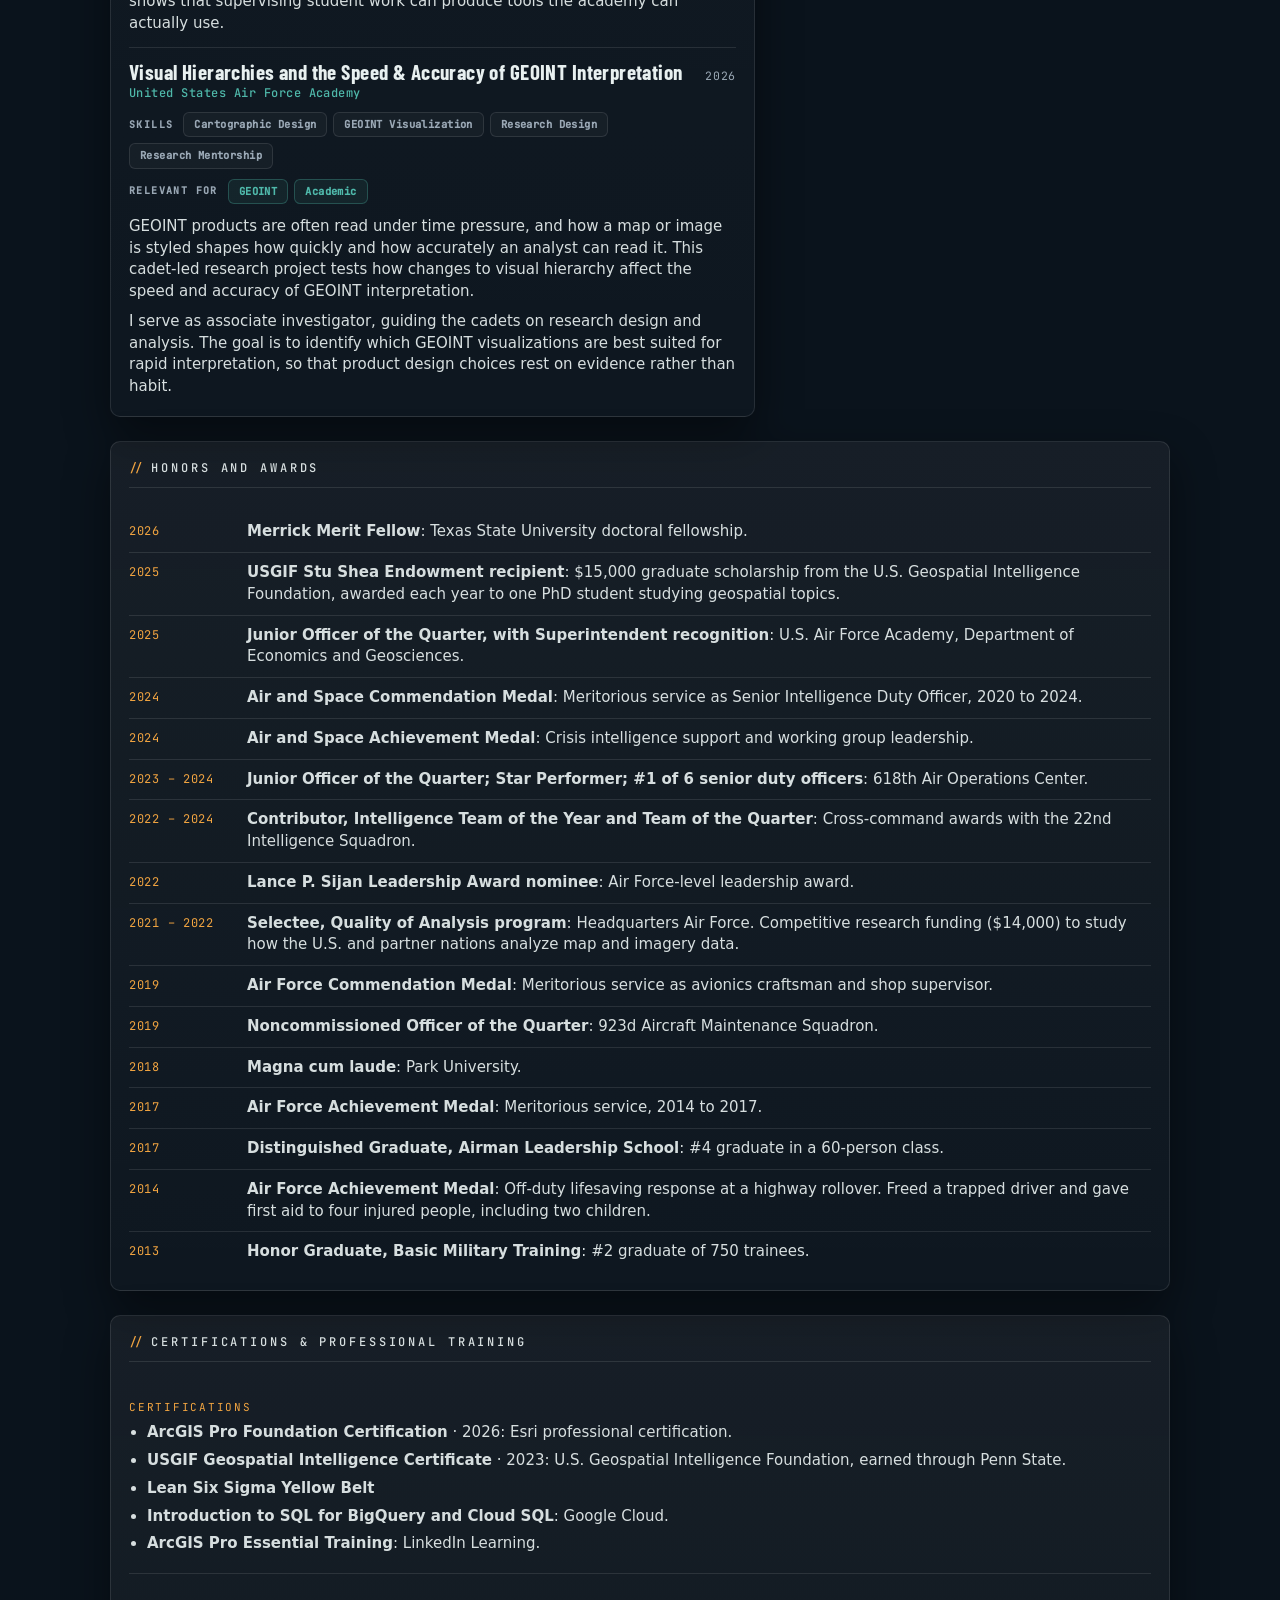
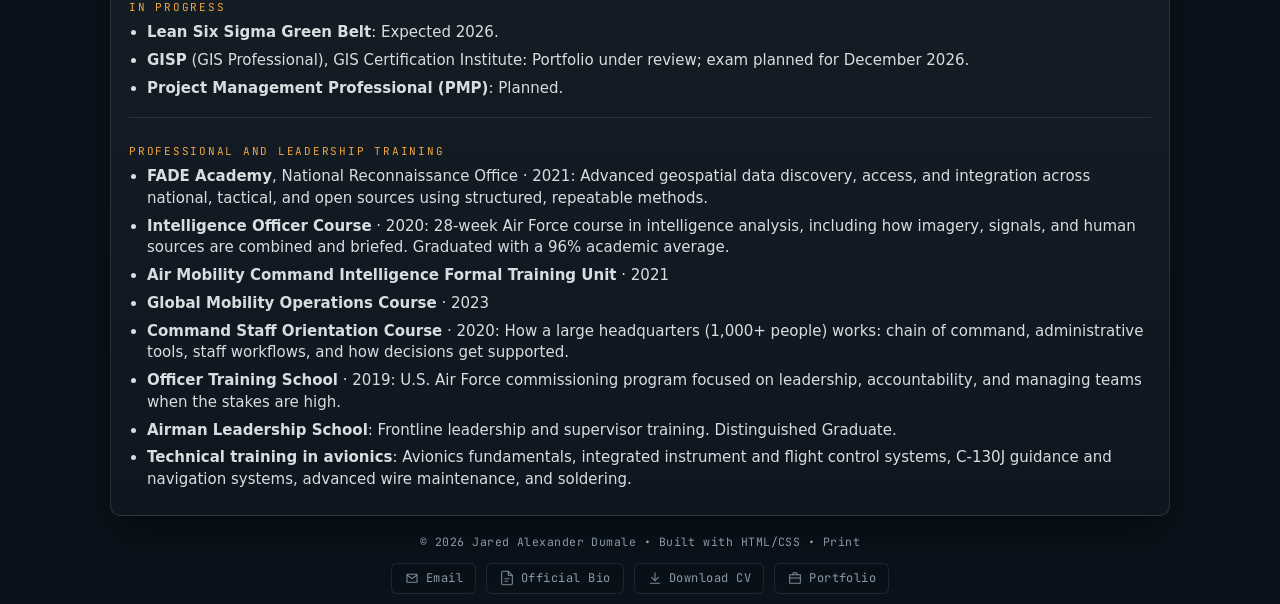
==== commit 46af778d: "Update site from master resume, new portrait, banner-matched theme, slimmer top bar - Rebuild resume" ====
--- a/index.html
+++ b/index.html
@@ -3,18 +3,18 @@
 <head>
   <meta charset="utf-8" />
   <meta name="viewport" content="width=device-width,initial-scale=1" />
-  <meta name="description" content="Jared Alexander Dumale — Geography Educator &amp; Researcher | PhD Student | Defense Professional" />
+  <meta name="description" content="Jared Alexander Dumale: training and education leader, geospatial and all-source intelligence, program and operations management. 13-year U.S. Air Force veteran with an active TS/SCI clearance, available December 2026." />
   <title>Jared Alexander Dumale | Resume</title>
 
   <style>
     :root{
-      --bg:#0b0f17;
-      --card:#0f1624;
-      --text:#e7eefc;
-      --muted:#a6b3cc;
+      --bg:#0a131c;
+      --card:#0d1822;
+      --text:#e8f0f0;
+      --muted:#9aa8b5;
       --line:rgba(255,255,255,.10);
-      --accent:#69a7ff;
-      --accent2:#7be3c7;
+      --accent:#f2a541;
+      --accent2:#4fb8aa;
       --shadow: 0 18px 45px rgba(0,0,0,.45);
 
       --radius:18px;
@@ -37,13 +37,13 @@
 
   /* keep your current background stack */
   background-image:
-    radial-gradient(1200px 700px at 85% 10%, rgba(105,167,255,.18), transparent 55%),
-    radial-gradient(900px 600px at 10% 20%, rgba(105, 112, 110, 0.12), transparent 55%);
+    radial-gradient(1200px 700px at 85% 10%, rgba(242,165,65,.18), transparent 55%),
+    radial-gradient(900px 600px at 10% 20%, rgba(79, 184, 170, 0.10), transparent 55%);
   background-repeat: no-repeat;
   background-size: cover;
   background-position: center;
   background-attachment: fixed;
-  background-color: #000000;
+  background-color: #0a131c;
   position: relative; /* needed for layering */
 }
 
@@ -91,8 +91,8 @@
       content:"";
       position:absolute; inset:-2px;
       background:
-        radial-gradient(600px 200px at 60% 0%, rgba(105,167,255,.22), transparent 60%),
-        radial-gradient(520px 220px at 10% 0%, rgba(123,227,199,.16), transparent 60%);
+        radial-gradient(600px 200px at 60% 0%, rgba(242,165,65,.22), transparent 60%),
+        radial-gradient(520px 220px at 10% 0%, rgba(79,184,170,.16), transparent 60%);
       pointer-events:none;
       opacity:.75;
     }
@@ -166,7 +166,7 @@
       align-items:center;
       transition: transform .15s ease;
     }
-    .chip:hover{transform: translateY(-1px); border-color: rgba(105,167,255,.35)}
+    .chip:hover{transform: translateY(-1px); border-color: rgba(242,165,65,.35)}
     .icon{
       width:16px; height:16px; display:inline-block;
       opacity:.9;
@@ -207,7 +207,7 @@
       font-size: var(--h2);
       letter-spacing: .18em;
       text-transform:uppercase;
-      color: rgba(231,238,252,.92);
+      color: rgba(232,240,240,.92);
     }
 
     .summary{
@@ -245,7 +245,7 @@
     ul{
       margin: 8px 0 0 18px;
       padding:0;
-      color: rgba(231,238,252,.92);
+      color: rgba(232,240,240,.92);
       font-size: var(--body);
     }
     li{margin: 6px 0}
@@ -301,7 +301,7 @@
       justify-content:space-between;
       gap:10px;
       font-size: var(--small);
-      color: rgba(231,238,252,.92);
+      color: rgba(232,240,240,.92);
       font-weight: 700;
     }
     .bar{
@@ -314,7 +314,7 @@
     .fill{
       height:100%;
       width: 70%;
-      background: linear-gradient(90deg, rgba(105,167,255,.95), rgba(123,227,199,.95));
+      background: linear-gradient(90deg, rgba(242,165,65,.95), rgba(79,184,170,.95));
       border-radius: 999px;
     }
     .note{color:var(--muted); font-size: var(--small); margin: 10px 0 0}
@@ -340,7 +340,7 @@
       margin-top: 10px;
       padding: 8px 12px;
       border-left: 2px solid var(--accent2);
-      background: rgba(123,227,199,.05);
+      background: rgba(79,184,170,.05);
       border-radius: 0 6px 6px 0;
       font-size: var(--small);
       color: var(--muted);
@@ -362,7 +362,7 @@
       z-index: 20;
       backdrop-filter: blur(10px);
       -webkit-backdrop-filter: blur(10px);
-      background: rgba(11, 15, 23, 0.78);
+      background: rgba(10, 19, 28, 0.82);
       border-bottom: 1px solid var(--line);
     }
     .topnav-inner{
@@ -398,31 +398,7 @@
     }
     .topnav-links a:hover{
       color: var(--text);
-      border-color: rgba(105,167,255,.35);
-    }
-    .topnav-toggle{
-      display: none;
-      background: transparent;
-      border: 1px solid var(--line);
-      color: var(--text);
-      padding: 6px 12px;
-      border-radius: 999px;
-      cursor: pointer;
-      font-size: var(--small);
-      font-weight: 700;
-    }
-    @media (max-width: 720px){
-      .topnav-links{
-        display: none;
-        width: 100%;
-        flex-direction: column;
-        gap: 6px;
-        padding-top: 8px;
-        border-top: 1px solid var(--line);
-        margin-top: 4px;
-      }
-      .topnav-links.open{display: flex}
-      .topnav-toggle{display: inline-block}
+      border-color: rgba(242,165,65,.35);
     }
 
     /* ===== Vantage Point card ===== */
@@ -430,7 +406,7 @@
       margin-top: var(--gap);
     }
     .interests p{
-      color: rgba(231,238,252,.92);
+      color: rgba(232,240,240,.92);
       font-size: var(--body);
       margin: 0 0 10px;
     }
@@ -471,7 +447,7 @@
     }
     .role-btn:hover{
       color: var(--text);
-      border-color: rgba(105,167,255,.35);
+      border-color: rgba(242,165,65,.35);
       transform: translateY(-1px);
     }
     .role-btn[aria-selected="true"]{
@@ -508,7 +484,7 @@
     body[data-role="technology"] li[data-roles~="technology"],
     body[data-role="leadership"] li[data-roles~="leadership"]{
       border-left: 2px solid var(--accent);
-      background: rgba(105,167,255,.06);
+      background: rgba(242,165,65,.06);
       border-radius: 0 4px 4px 0;
     }
 
@@ -547,12 +523,12 @@
       color: var(--muted);
     }
     .tag.role-tag{
-      border-color: rgba(123,227,199,.3);
-      background: rgba(123,227,199,.08);
+      border-color: rgba(79,184,170,.3);
+      background: rgba(79,184,170,.08);
       color: var(--accent2);
     }
     .project-narrative{
-      color: rgba(231,238,252,.92);
+      color: rgba(232,240,240,.92);
       font-size: var(--body);
       margin: 12px 0 0;
     }
@@ -578,7 +554,7 @@
     }
     .project-actions a:hover{
       color: var(--text);
-      border-color: rgba(105,167,255,.35);
+      border-color: rgba(242,165,65,.35);
     }
 
 
@@ -604,7 +580,57 @@
     }
     .footer-social a:hover{
       color: var(--text);
-      border-color: rgba(105,167,255,.35);
+      border-color: rgba(242,165,65,.35);
+    }
+
+    /* ===== Resume sub-sections ===== */
+    .subhead{
+      margin: 14px 0 0;
+      font-family: var(--mono, monospace);
+      font-size: 11px;
+      letter-spacing: .16em;
+      text-transform: uppercase;
+      color: var(--accent);
+    }
+    .subhead + ul{margin-top: 4px}
+    .competencies{margin: 0}
+    .competencies > div{
+      padding: 10px 0;
+      border-bottom: 1px solid var(--line);
+    }
+    .competencies > div:last-child{border-bottom: none; padding-bottom: 0}
+    .competencies dt{
+      font-family: var(--mono, monospace);
+      font-size: 11px;
+      letter-spacing: .14em;
+      text-transform: uppercase;
+      color: var(--accent2);
+      margin-bottom: 3px;
+    }
+    .competencies dd{
+      margin: 0;
+      color: var(--muted);
+      font-size: var(--body);
+    }
+    .honors{list-style: none; margin: 0; padding: 0}
+    .honors li{
+      display: grid;
+      grid-template-columns: 104px 1fr;
+      gap: 14px;
+      margin: 0;
+      padding: 9px 0;
+      border-bottom: 1px solid var(--line);
+    }
+    .honors li:last-child{border-bottom: none}
+    .honors .yr{
+      font-family: var(--mono, monospace);
+      font-size: 12px;
+      letter-spacing: .06em;
+      color: var(--accent);
+      padding-top: 2px;
+    }
+    @media (max-width: 560px){
+      .honors li{grid-template-columns: 1fr; gap: 2px}
     }
 
     /* Print */
@@ -616,7 +642,6 @@
       a{text-decoration:none}
       .topnav,
       .role-filter,
-      .topnav-toggle,
       .project-actions,
       .footer-social{display: none !important}
       .summary [data-role-summary]{display: none !important}
@@ -630,42 +655,39 @@
       .tag{border-color: #888; color: #333; background: transparent}
     }
   </style>
+  <link rel="stylesheet" href="Assets/theme.css" />
 </head>
 
-<body data-role="all">
+<body data-role="all" id="top">
   <nav class="topnav" aria-label="Primary">
     <div class="topnav-inner">
-      <span class="topnav-brand">JAD</span>
-      <button class="topnav-toggle" aria-expanded="false" aria-controls="topnav-links">Menu</button>
+      <a class="topnav-brand" href="#top">DUMALE.ME</a>
       <div class="topnav-links" id="topnav-links">
-        <a href="#summary">Summary</a>
-        <a href="#experience">Experience</a>
-        <a href="#projects">Projects</a>
+        <a href="index.html" aria-current="page">Resume</a>
         <a href="portfolio.html">Portfolio</a>
-        <a href="#presentations">Presentations</a>
-        <a href="#contact">Contact</a>
+        <a class="topnav-cta" href="mailto:dumalej@gmail.com">Contact</a>
       </div>
     </div>
   </nav>
 
   <div class="wrap">
-    <header class="hero" id="contact">
+    <header class="hero">
       <div class="hero-inner">
         <div class="hero-left">
           <div class="name">
-            <h1>Jared Alexander Dumale</h1>
-            <p class="tagline">Geography Educator &amp; Researcher | PhD Student | Defense Professional</p>
+            <p class="eyebrow">Training &amp; Education Leader · Geospatial &amp; All-Source Intelligence · Program &amp; Operations Management</p>
+            <h1>Jared Alexander <span class="hl">Dumale</span></h1>
+            <p class="statusline"><span>13 yrs USAF</span><span>Active TS/SCI</span><span>Ph.D. in progress</span><span class="avail">Available Dec 2026</span></p>
 
             <div class="contact">
-              <a class="chip" href="mailto:jared.dumalej@afacademy.af.edu" aria-label="Email">
-                <svg class="icon" viewBox="0 0 24 24" fill="none"><path d="M4.5 7.5 12 13l7.5-5.5" stroke="currentColor" stroke-width="1.6" stroke-linecap="round" stroke-linejoin="round"/><path d="M5.5 18.5h13c.6 0 1-.4 1-1v-10c0-.6-.4-1-1-1h-13c-.6 0-1 .4-1 1v10c0 .6.4 1 1 1Z" stroke="currentColor" stroke-width="1.6"/></svg>
-                jared.dumalej@afacademy.af.edu
-              </a>
               <a class="chip" href="mailto:dumalej@gmail.com" aria-label="Email">
                 <svg class="icon" viewBox="0 0 24 24" fill="none"><path d="M4.5 7.5 12 13l7.5-5.5" stroke="currentColor" stroke-width="1.6" stroke-linecap="round" stroke-linejoin="round"/><path d="M5.5 18.5h13c.6 0 1-.4 1-1v-10c0-.6-.4-1-1-1h-13c-.6 0-1 .4-1 1v10c0 .6.4 1 1 1Z" stroke="currentColor" stroke-width="1.6"/></svg>
                 dumalej@gmail.com
               </a>
-              
+              <a class="chip" href="https://www.linkedin.com/in/jareddumale" target="_blank" rel="noopener noreferrer" aria-label="LinkedIn profile">
+                <svg class="icon" viewBox="0 0 24 24" fill="none" stroke="currentColor" stroke-width="1.6" stroke-linecap="round" stroke-linejoin="round" aria-hidden="true"><rect x="3.5" y="3.5" width="17" height="17" rx="2.5"/><path d="M8 11v5M8 8v.01M12 16v-5M12 13c0-1.2 1-2 2.2-2S16.4 11.8 16.4 13v3"/></svg>
+                LinkedIn
+              </a>
               <a class="chip" href="Assets/Official Bio.pdf" target="_blank" rel="noopener noreferrer" aria-label="Official Bio PDF">
                 <svg class="icon" viewBox="0 0 24 24" fill="none"><path d="M14 2H6a2 2 0 0 0-2 2v16a2 2 0 0 0 2 2h12a2 2 0 0 0 2-2V8Z" stroke="currentColor" stroke-width="1.6" stroke-linecap="round" stroke-linejoin="round"/><path d="M14 2v6h6" stroke="currentColor" stroke-width="1.6" stroke-linecap="round" stroke-linejoin="round"/><path d="M9 13h6M9 17h4" stroke="currentColor" stroke-width="1.6" stroke-linecap="round"/></svg>
                 Official Bio
@@ -674,40 +696,43 @@
                 <svg class="icon" viewBox="0 0 24 24" fill="none" stroke="currentColor" stroke-width="1.6" stroke-linecap="round" stroke-linejoin="round" aria-hidden="true"><path d="M12 4v12"/><path d="m7 11 5 5 5-5"/><path d="M5 20h14"/></svg>
                 Download CV
               </a>
-
               <a class="chip" href="portfolio.html" aria-label="View Portfolio">
                 <svg class="icon" viewBox="0 0 24 24" fill="none" stroke="currentColor" stroke-width="1.6" stroke-linecap="round" stroke-linejoin="round" aria-hidden="true"><path d="M4 7h16v12a1 1 0 0 1-1 1H5a1 1 0 0 1-1-1V7Z"/><path d="M9 7V5a1 1 0 0 1 1-1h4a1 1 0 0 1 1 1v2"/><path d="M4 12h16"/></svg>
                 Portfolio
               </a>
-              
             </div>
           </div>
 
           <div class="section-title" style="margin-top:4px;" id="summary">
             <h2>Summary</h2>
           </div>
+          <p class="slogan">Every problem has a <em>location.</em></p>
           <p class="summary">
             <span data-role-summary="all">
-              Geographer, teacher, and intelligence officer with 13 years in the U.S. Air Force. I take complicated information from maps, satellite images, and reports and turn it into clear, simple answers that people can act on. I have led round-the-clock teams that kept thousands of aircraft and crews safe, and I now teach and run programs at the U.S. Air Force Academy. I build practical tools, such as maps, dashboards, and automated reports, that save people time.
+              Leader, educator, and intelligence professional with 13 years in the U.S. Air Force, now moving into a civilian management role. I started on the flight line as an avionics technician and team lead, became an intelligence officer running 24/7 threat warning for global airlift operations, and now lead a nationally accredited geospatial intelligence program at the U.S. Air Force Academy. The common thread is turning complex information into decisions people can act on, then building the training, tools, and teams that make the work repeatable. I hold a Master of GIS from Penn State and am pursuing a Ph.D. in Geographic Education at Texas State. I am open to director, manager, and senior roles in training and education, geospatial and intelligence programs, operations, customer success, and people-focused leadership.
             </span>
             <span data-role-summary="academic">
-              Geography teacher and program leader focused on course design, geography education research, and teaching that works for every student. As a Senior Instructor at the U.S. Air Force Academy, I direct a world cultural geography course taught to 258 students in a year and helped lead the academy's geospatial intelligence certificate program, where every student in the last two graduating classes who started it finished it. My doctoral research looks at how the skills used by intelligence analysts can be taught in everyday geography classrooms.
+              Geography teacher and program leader focused on course design, geography education research, and teaching that works for every student. As a Senior Instructor at the U.S. Air Force Academy, I direct a world cultural geography course that reached 258 students in a year and serve as Deputy Director of the academy's geospatial intelligence certificate program, where every student in the last two graduating classes who started it finished it. My doctoral research looks at how the skills used by intelligence analysts can be taught in everyday geography classrooms.
             </span>
             <span data-role-summary="geoint">
-              Geospatial intelligence (GEOINT) professional: I use maps, satellite imagery, and location data to understand threats and help leaders make decisions. I served 6 years as an Air Force intelligence officer and 13 years in uniform overall. On a 24/7 watch team, I helped monitor 13,000 flights into 208 dangerous locations. I also helped run the Air Force Academy's GEOINT certificate program, where 100% of students in the last two graduating classes finished it, and wrote the 5-year review that kept it accredited.
+              Geospatial intelligence (GEOINT) professional: I use maps, satellite imagery, and location data to understand threats and help leaders make decisions. I served 6 years as an Air Force intelligence officer and 13 years in uniform overall. On a 24/7 watch team, I helped monitor 13,000 flights into 208 dangerous locations. I also help run the Air Force Academy's GEOINT certificate program, where 100% of students in the last two graduating classes finished it, and wrote the 5-year review that kept it accredited.
             </span>
             <span data-role-summary="technology">
               Geospatial technologist who builds tools that automate repetitive work. I created 3 tools that sped up intelligence analysis, including a live mission dashboard, plus an automated system that sent daily threat reports to more than 3,000 readers. I have built test versions of AI pipelines that pull names and places out of news reports and put them on a map. I work in ArcGIS Pro, Python, and Arcade.
             </span>
             <span data-role-summary="leadership">
-              Leader with 13 years of Air Force service. I have led a 24/7 intelligence watch team of 8, a 27-person team that checked in 1,100 new Air Force Academy students, and the daily operations of a 49-person academic department as its executive officer. I have also briefed senior generals during fast-moving world events and wrote the review that kept an academic program accredited.
+              Leader with 13 years of Air Force service. I have led a 24/7 intelligence watch team of 8, a 27-person team that checked in 1,100 new Air Force Academy students, a 5-person program office that managed a $300K budget and supported 104 intelligence units, and the day-to-day operations of an academic department of 45+ faculty and staff as its executive officer. I have briefed senior generals during fast-moving world events and wrote the review that kept an academic program accredited.
             </span>
           </p>
         </div>
 
         <div class="hero-right">
           <div class="portrait-placeholder">
-            <img src="Assets/Portrait.jpeg">
+            <img src="Assets/Portrait.jpeg" alt="Portrait of Jared Dumale" width="1000" height="1000" decoding="async">
+            <div class="portrait-coords">
+              <svg viewBox="0 0 24 24" fill="none" stroke="currentColor" stroke-width="1.4" aria-hidden="true"><circle cx="12" cy="12" r="6.5"/><circle cx="12" cy="12" r="1" fill="currentColor"/><path d="M12 1.5v6M12 16.5v6M1.5 12h6M16.5 12h6"/></svg>
+              <span>38.8339° N 104.8214° W<small>Colorado Springs, CO</small></span>
+            </div>
           </div>
         </div>
       </div>
@@ -737,106 +762,194 @@
         <article class="entry">
           <div class="entry-head">
             <div>
-              <p class="role">Senior Instructor of Geosciences</p>
-              <p class="org">United States Air Force Academy</p>
-            </div>
-            <div class="meta">2024 – Present</div>
-          </div>
-          <p class="entry-note">My main job is teaching. Alongside it I served as Deputy Director of the academy's Geospatial Intelligence program, and for one year I was picked to serve as the department's Executive Officer as a leadership development assignment.</p>
-          <ul>
-            <li data-roles="academic geoint technology"><b>Senior Instructor and Course Director, World Cultural Geography:</b> lead the course and the instructors who teach it. In 2025 the course reached 258 students across 2 faculty. Rewrote the course to raise its difficulty to a senior-level class, matched it to national standards for college geography, and automated 90% of grading.</li>
-            <li data-roles="academic">Redesigned the course the year before for 10 class sections and 2 instructors, helping 243 students meet a graduation requirement.</li>
-            <li data-roles="academic technology">Moved an advanced geography course online, built 3 new map-skills games, and switched to free, open-access readings, making class time about 20% more efficient.</li>
-            <li data-roles="academic geoint leadership"><b>Deputy Director, Geospatial Intelligence Program (secondary duty):</b> main contact with the U.S. Geospatial Intelligence Foundation (USGIF), the national group that accredits the academy's GEOINT certificate. Wrote the program's 5-year review that kept it accredited, and the annual report setting the program's priorities.</li>
-            <li data-roles="academic geoint leadership">Every student who started the certificate in the classes of 2025 and 2026 finished it: 27 of 27 (100%), compared with 77 of 92 (84%) for the classes of 2021 through 2024. Another 17 students in the class of 2027 are currently working toward it.</li>
+              <p class="role">Senior Instructor of Geosciences and Deputy Director, Geospatial Intelligence Program</p>
+              <p class="org">U.S. Air Force Academy, Department of Economics and Geosciences · Colorado Springs, CO</p>
+            </div>
+            <div class="meta">Jun 2024 – Present</div>
+          </div>
+          <p class="entry-note">Also served as Department Executive Officer (2025 to 2026), a one-year developmental assignment held alongside teaching.</p>
+
+          <p class="subhead">Program leadership and accreditation</p>
+          <ul>
+            <li data-roles="academic geoint leadership">Lead the undergraduate Geospatial Intelligence certificate program (37 students), accredited by the U.S. Geospatial Intelligence Foundation (USGIF). Raised completion to 100% for two consecutive classes (27 of 27 students, compared with 77 of 92 for the four classes before) and grew the incoming cohort 31%.</li>
+            <li data-roles="academic geoint leadership">Validated the department study that earned national accreditation and authority to award the certificate, then authored the five-year program review that secured reaccreditation. Wrote four accreditation self-studies in total.</li>
+            <li data-roles="academic geoint leadership">Serve as the program's principal liaison to USGIF, connecting students and faculty with industry, government, and academic partners.</li>
             <li data-roles="leadership academic">Worked with two other academic departments to rewrite the certificate's requirements, opening it to 175+ more students in at least two additional majors.</li>
+            <li data-roles="technology academic">Redesigned the program's recruiting pamphlet and visual identity, including patches and academic posters that show how the program connects to workforce needs.</li>
+          </ul>
+
+          <p class="subhead">Curriculum, teaching, and research</p>
+          <ul>
+            <li data-roles="academic">Redesigned the Cultural Geography curriculum to raise academic rigor across 10 sections and 2 faculty, serving 243 students.</li>
+            <li data-roles="academic technology">Course Director for World Cultural Geography, an advanced course that reached 258 students across 2 faculty in 2025. Moved coursework to a digital platform, built 3 spatial-reasoning learning games, and used open-source readings to improve class-time efficiency 20%. Matched the course to national standards for college geography and automated 90% of grading.</li>
+            <li data-roles="academic technology">Used AI-driven analytic tools to monitor grade distribution and strengthen results on an institution-wide learning outcome.</li>
+            <li data-roles="academic">Design learning objectives and assessments for in-person and e-learning instruction through learning management systems.</li>
+            <li data-roles="academic geoint leadership">Supervise undergraduate research in GIS, remote sensing, and GEOINT, including a satellite-imagery study of aircraft recovery (with Penn State University and the Defense POW/MIA Accounting Agency, selected for a national intelligence conference) and a GEOINT visualization study. See Projects below.</li>
             <li data-roles="academic geoint">Led the academy's team at an international geospatial conference and served as a panelist on new trends in the field and the challenges of teaching it.</li>
-            <li data-roles="academic geoint leadership">Led a student research project with Penn State University and the Defense POW/MIA Accounting Agency that used old and new satellite images to help search for a missing airman in Laos. It was selected for presentation at a national intelligence conference (see Projects below).</li>
-            <li data-roles="leadership academic"><b>Department Executive Officer (one-year leadership development assignment):</b> ran day-to-day administration for a 49-person department serving 160+ students in the major. Reviewed 13,700 pages for public records (Freedom of Information Act) requests and helped close out the year-end budget.</li>
-            <li data-roles="leadership"><b>Director of Personnel, Basic Cadet Training:</b> led a 27-person team of officers and students that checked in more than 1,100 new students, completing 28,000 administrative tasks and issuing 1,000+ ID cards.</li>
-            <li data-roles="academic">Academic advisor to 10 students, keeping each on track to graduate. Chaired a 3-person committee that picked top geoscience students for graduate school, and recruited at major-fair events that drew interest from 40 undecided students.</li>
-            <li data-roles="academic leadership">Named the department's Company Grade Officer of the Quarter (a junior officer award).</li>
+            <li data-roles="academic">Advise 10+ students on degree planning, scheduling, and career goals.</li>
+          </ul>
+
+          <p class="subhead">Operations and people</p>
+          <ul>
+            <li data-roles="leadership academic">As Department Executive Officer, coordinated staff actions, scheduling, and resources for 45+ faculty and staff and 160+ majors. Supported end-of-year budget close-out and summer academic programs, and reviewed 13,700 pages for public records (Freedom of Information Act) requests.</li>
+            <li data-roles="leadership">Led a 27-person team as Director of Personnel for summer basic training, filling a staffing gap and processing 1,100 incoming students (28,000 administrative tasks, 1,000+ ID cards).</li>
+            <li data-roles="leadership academic">Served as a designated risk-readiness trainer and led two department-wide sessions.</li>
+            <li data-roles="leadership academic">Named the department's Junior Officer of the Quarter, with recognition from the Academy's three-star Superintendent.</li>
           </ul>
           <div class="civilian-eq">
             <span class="civ-label">Civilian / Commercial Equivalent</span>
-            <strong>Senior Lecturer &amp; Associate Program Director</strong> — Like a senior university lecturer who also helps run a certificate program: teaching and leading a course, managing accreditation with a national professional association, where certificate completion reached 100%, and, for one year, serving as chief of staff for a 49-person academic department.
+            <strong>Senior Lecturer &amp; Associate Program Director</strong> · Like a senior university lecturer who also helps run a certificate program: teaching and leading a course, managing accreditation with a national professional association, with certificate completion at 100% for two straight classes, and, for one year, serving as chief of staff for a 45+ person academic department.
           </div>
         </article>
 
         <article class="entry">
           <div class="entry-head">
             <div>
-              <p class="role">Senior Intelligence Duty Officer</p>
-              <p class="org">618th Air Operations Center, United States Air Force</p>
-            </div>
-            <div class="meta">Nov 2022 – Jun 2024</div>
-          </div>
-          <ul>
-            <li data-roles="geoint leadership"><b>24/7 watch team lead:</b> led a team of 8 that warned Air Force cargo and refueling crews about threats around the world and advised leaders on whether it was safe to fly. Helped monitor 13,000 flights into 208 dangerous locations and kept 30,000 total flights and 376,000 tons of cargo safe, delivering 310 intelligence briefings.</li>
-            <li data-roles="geoint">Supported the evacuation of more than 3,000 civilians during the 2023 coup in Sudan and the rescue of 15 critically injured victims of a helicopter crash.</li>
-            <li data-roles="geoint">In my second year, helped track 12,000 flights carrying 300,000 passengers through 151 countries. Wrote 24 reports that supported the evacuation of 76 U.S. soldiers from Niger, 103 support flights for the U.S. Embassy in Haiti during gang violence, and 22 humanitarian aid airdrops into Gaza. Recognized by the 4-star commander of Air Mobility Command.</li>
-            <li data-roles="technology geoint">Built 3 tools that automated intelligence work: a program that creates travel plans for high-risk flights, an interactive airfield map, and a live mission dashboard. The dashboard ran on the operations floor during the command's largest Pacific exercise (849 flights).</li>
-            <li data-roles="technology geoint">Set up an automated system that sent daily threat reports to more than 3,000 readers, and wrote the process that let the team send 1,000+ real-time threat warnings to aircrews.</li>
-            <li data-roles="leadership geoint academic">Rebuilt the team's training program: fixed 500+ problems and rewrote 75 training tasks, adding 3 qualified analysts and making the team about 40% more efficient. Trained 10 analysts to use free, public satellite-imagery tools.</li>
-            <li data-roles="leadership">Ranked #1 of 6 Senior Intelligence Duty Officers. Named Company Grade Officer of the Quarter and Operations Center Performer of the Month, and helped the team win a quarterly team award.</li>
+              <p class="role">Senior Intelligence Duty Officer, 24/7 Global Threat Warning</p>
+              <p class="org">618th Air Operations Center, Air Mobility Command · Scott AFB, IL</p>
+            </div>
+            <div class="meta">Nov 2022 – May 2024</div>
+          </div>
+          <p class="entry-note">Ran the watch floor providing round-the-clock intelligence and threat warning for U.S. airlift and air refueling operations through six regional commands, including go/no-go decisions for high-risk locations and senior-leader and high-priority movements.</p>
+
+          <p class="subhead">Operations and analysis</p>
+          <ul>
+            <li data-roles="geoint leadership">Led 8 analysts on a 24/7 watch desk. Directed threat overwatch for 13,000 missions into 208 high-risk locations and supported 30,000 missions moving 376,000 tons of cargo, delivered through 310 intelligence briefings.</li>
+            <li data-roles="geoint">Monitored 12,000 missions moving 300,000 passengers through 151 countries. Produced 24 analytic products supporting an emergency evacuation of 76 U.S. personnel from Niger, 103 support missions for the U.S. Embassy in Haiti, and 22 humanitarian airdrops into Gaza.</li>
+            <li data-roles="geoint">Provided threat analysis that supported the evacuation of 15 critically wounded crash victims and 3,000+ civilians during the 2023 conflict in Sudan.</li>
+            <li data-roles="geoint leadership">Recognized by the four-star commander of Air Mobility Command for crisis-response support.</li>
+          </ul>
+
+          <p class="subhead">Tools and automation</p>
+          <ul>
+            <li data-roles="technology geoint">Built three tools that automated intelligence production: an itinerary generator for high-risk missions, an interactive airfield policy map, and a live mission dashboard that ran on the operations floor during the command's largest Pacific exercise (849 flights).</li>
+            <li data-roles="technology geoint">Built an automated system that distributes daily threat products to 3,000+ users, and wrote the guide for maintaining the team's online threat log.</li>
+            <li data-roles="technology geoint academic">Designed methods for unclassified analysis and trained 10 analysts to track aircraft activity with open-source geospatial and imagery tools.</li>
+            <li data-roles="geoint technology">Wrote the procedure for a chat-based warning process that passed 1,000+ real-time threat warnings to aircrews.</li>
+            <li data-roles="technology geoint">Work on AI-enabled geospatial intelligence was forwarded for consideration by the Air Force Chief of Staff's Strategic Studies Group.</li>
+          </ul>
+
+          <p class="subhead">Training and team development</p>
+          <ul>
+            <li data-roles="leadership geoint academic">Overhauled the team's training program: corrected 500+ deficiencies and rewrote 75 job-qualification tasks. Certified 8 additional analysts, an 80% increase in qualified personnel, and improved shop efficiency 40%.</li>
+            <li data-roles="leadership academic geoint">Trained a partner intelligence unit on geospatial methods, enabling it to build a new threat-reporting tool.</li>
+            <li data-roles="leadership">Updated continuity-of-operations procedures and kept 100% shift coverage through a commander-directed continuity exercise.</li>
+            <li data-roles="leadership academic">Mentored 5 enlisted members through officer commissioning applications. Advised 75 Air Force Academy students in a summer research program that secured $26K in funding for research on aid delivery in flooded areas of Ukraine.</li>
+            <li data-roles="leadership">Ranked #1 of 6 senior duty officers. Named Junior Officer of the Quarter and a one-star Star Performer, and contributed to a cross-command Intelligence Team of the Year award.</li>
           </ul>
           <div class="civilian-eq">
             <span class="civ-label">Civilian / Commercial Equivalent</span>
-            <strong>Operations Center Shift Lead / Senior Intelligence Analyst</strong> — Like a shift lead at a 24/7 global security operations center: running a team of 8, pulling information from many sources into short briefings for executives, building automation tools, and deciding in real time whether trips into risky areas can go ahead.
+            <strong>Operations Center Shift Lead / Senior Intelligence Analyst</strong> · Like a shift lead at a 24/7 global security operations center: running a team of 8, pulling information from many sources into short briefings for executives, building automation tools, and deciding in real time whether trips into risky areas can go ahead.
           </div>
         </article>
 
         <article class="entry">
           <div class="entry-head">
             <div>
-              <p class="role">Deputy Chief, then Acting Chief, Intelligence Unit Support</p>
-              <p class="org">Headquarters Air Mobility Command, United States Air Force</p>
+              <p class="role">Deputy Chief, Unit Support Branch (Intelligence Program Manager)</p>
+              <p class="org">Headquarters Air Mobility Command, Intelligence Directorate · Scott AFB, IL</p>
             </div>
             <div class="meta">Nov 2020 – Nov 2022</div>
           </div>
-          <ul>
-            <li data-roles="leadership geoint">Ran the office that supported 104 Air Force intelligence units (active duty, Guard, and Reserve) with policy, guidance, and training. Filled an 11-month gap as acting branch chief and later led a 5-person team.</li>
-            <li data-roles="leadership">Cleared 33 training waivers and cut the waiver backlog 60% in 4 months. Started an inspection team that reviewed 9 units, and helped write a command-wide rule on intelligence oversight that set training for 419 people.</li>
-            <li data-roles="leadership geoint">Planned the command's main intelligence conference: set the agenda and managed a $300,000 budget to help 104 units prepare for future conflict in the Pacific.</li>
-            <li data-roles="geoint leadership">Intelligence representative on the command's crisis staff during the Russia-Ukraine war, preparing daily briefings for the commander while 5,800 flights delivered $1.45 billion in military aid.</li>
-            <li data-roles="geoint"><b>Deployed intelligence officer:</b> tracked threats to airlift, evacuation, and refueling flights in the Middle East and Africa, and oversaw the safe evacuation of 155 people from a U.S. Embassy under threat. Wrote 210 threat updates for the general in charge of airlift in the region, leading to a policy change on how much security cargo aircraft need at remote airfields. My deployed team won a quarterly team award.</li>
-            <li data-roles="geoint">Wrote 3 airfield threat assessments that helped deliver 197 pallets (1.5 million pounds) of U.S. aid to Pakistan, and led a 6-person analysis team during a major Pacific exercise.</li>
-            <li data-roles="leadership">Raised $5,100 for Ukrainian relief through a social media art event, and briefed 67 college ROTC students on Air Force careers. Nominated for the Lance P. Sijan Leadership Award and picked by Air Force headquarters for its Quality of Analysis program.</li>
+          <p class="entry-note">Managed the policy, training standards, and support programs for 104 intelligence units across active duty, Air National Guard, and Air Force Reserve.</p>
+
+          <p class="subhead">Program management</p>
+          <ul>
+            <li data-roles="leadership geoint">Led a 5-person branch and filled an 11-month Branch Chief vacancy. Wrote the branch's procedures, budget, and training plan as a newly established office.</li>
+            <li data-roles="leadership geoint">Managed a $300K budget and the agenda for the command's premier intelligence working group and annual senior leader conference, preparing 104 units for future large-scale conflict.</li>
+            <li data-roles="leadership technology">Published policy guidance, 100 notices, and 3 director newsletters, and built the branch website as a single information hub for units.</li>
+            <li data-roles="leadership">Created a single point of contact for unit requests and processed 33 qualification waivers, cutting the backlog 60% in 4 months during COVID-19.</li>
+            <li data-roles="leadership geoint">Established a standardization and evaluation team that reviewed 9 units, identified gaps, and prepared them for compliance inspections.</li>
+          </ul>
+
+          <p class="subhead">Crisis and operational support</p>
+          <ul>
+            <li data-roles="geoint leadership">Served as the intelligence representative on the command's crisis battle staff during the 2022 Ukraine crisis. Coordinated daily commander briefings and staff updates supporting 5,800 sorties and $1.45B in military aid delivered.</li>
+            <li data-roles="geoint">On deployment, wrote 210 threat updates for the senior air mobility commander in the Middle East, informing a policy change on security requirements for aircraft at austere airfields.</li>
+            <li data-roles="geoint">Built 3 airfield threat assessments for U.S. relief missions to Pakistan, supporting delivery of 197 pallets (1.5M lbs) of humanitarian aid.</li>
+            <li data-roles="geoint leadership">Led a 6-person analysis team for a major Pacific exercise and produced 10 products as the air-to-ground liaison.</li>
+          </ul>
+
+          <p class="subhead">Oversight, security, and training</p>
+          <ul>
+            <li data-roles="leadership">Revived the intelligence oversight program: co-wrote the command instruction, built training for 419 personnel, created a request-management portal, and passed a zero-defect inspection.</li>
+            <li data-roles="leadership technology">Served as security representative for 3 secure facilities. Found a recurring alarm pattern, trained 12 personnel, and eliminated the incident trend.</li>
+            <li data-roles="leadership geoint academic">Selected by Headquarters Air Force for its Quality of Analysis program and by the National Reconnaissance Office for its FADE Academy advanced geospatial course.</li>
+            <li data-roles="leadership">Nominated for the Lance P. Sijan Leadership Award, an Air Force-level award recognizing officer and enlisted leadership.</li>
           </ul>
           <div class="civilian-eq">
             <span class="civ-label">Civilian / Commercial Equivalent</span>
-            <strong>Policy &amp; Program Manager</strong> — Like a corporate program manager at headquarters: writing standards for 104 field offices, running inspections and a $300,000 annual conference, and briefing senior executives during fast-moving world events.
+            <strong>Policy &amp; Program Manager</strong> · Like a corporate program manager at headquarters: writing standards for 104 field offices, running inspections and a $300,000 annual conference, and briefing senior executives during fast-moving world events.
           </div>
         </article>
 
         <article class="entry">
           <div class="entry-head">
             <div>
-              <p class="role">Avionics Technician &amp; Noncommissioned Officer</p>
-              <p class="org">United States Air Force</p>
-            </div>
-            <div class="meta">2013 – 2019</div>
-          </div>
-          <ul>
-            <li data-roles="technology leadership">Maintained flight-control and navigation electronics on HC-130J and HH-60 search-and-rescue aircraft, leading teams of up to 15 and coordinating between aircrews and maintenance crews.</li>
-            <li data-roles="technology">Found a hidden pattern of cockpit display failures and traced it to a bad cooling fan, saving $20,000 in replacement parts.</li>
-            <li data-roles="technology">Picked for a review team that checked 60 major changes to the repair manuals for every HC-130J in the Air Force. Tested new procedures for the aircraft's flight data recorder, helping the unit win a 2014 Air Force maintenance trophy.</li>
-            <li data-roles="leadership">Trained new technicians on electronics and safety, and wrote training procedures. Named Maintenance NCO of the Quarter.</li>
-            <li data-roles="leadership">Stopped at a rollover crash on a remote highway, freed the trapped driver, and gave first aid to two adults and two children until medics arrived. Awarded the Air Force Achievement Medal.</li>
-            <li data-roles="geoint">Supported U.S. and partner counter-drug operations by turning aircraft sensor and mission data into clear updates for interagency teams.</li>
-            <li data-roles="geoint leadership">Completed 5 deployments across Europe, the Middle East, Africa, and the Pacific, and supported large training exercises such as ANGEL THUNDER (11 nations, 49 aircraft) and RED FLAG.</li>
+              <p class="role">Officer Training and Intelligence Officer Course</p>
+              <p class="org">U.S. Air Force · Maxwell AFB, AL and Goodfellow AFB, TX</p>
+            </div>
+            <div class="meta">Oct 2019 – Nov 2020</div>
+          </div>
+          <ul>
+            <li data-roles="leadership">Commissioned through Officer Training School after selection as a staff sergeant.</li>
+            <li data-roles="geoint academic">Completed the 28-week Intelligence Officer Course with a 96% academic average, covering human, imagery, signals, and measurement intelligence and all-source fusion in a simulated joint intelligence center.</li>
+          </ul>
+        </article>
+
+        <article class="entry">
+          <div class="entry-head">
+            <div>
+              <p class="role">Avionics Technician, Shop Supervisor, and Technical Team Lead</p>
+              <p class="org">U.S. Air Force, Combat Search and Rescue Maintenance · Davis-Monthan AFB, AZ</p>
+            </div>
+            <div class="meta">Nov 2013 – Dec 2019</div>
+          </div>
+          <p class="entry-note">Maintained flight control, navigation, and instrument systems on HC-130J and HH-60 combat search and rescue aircraft. Advanced from apprentice to shop supervisor and staff sergeant, with an early (below-the-zone) promotion.</p>
+
+          <p class="subhead">Leadership and quality</p>
+          <ul>
+            <li data-roles="leadership">Hand-picked as acting shop supervisor, a role normally held one grade higher. Led 13 technicians through 650 maintenance actions with zero quality defects.</li>
+            <li data-roles="leadership technology">As noncommissioned officer in charge, led the shop through 57 maintenance actions with a 100% quality assurance pass rate.</li>
+            <li data-roles="leadership technology">Supervised 3 inspection teams and 15 technicians. Identified 9 documentation errors and wrote 40 task fixes, earning a flawless quality assurance review.</li>
+            <li data-roles="leadership">Led the unit's fitness program, coordinating 34 coaches and 198 sessions that raised the pass rate to 97% over 3 years.</li>
+          </ul>
+
+          <p class="subhead">Technical problem-solving</p>
+          <ul>
+            <li data-roles="technology">Traced an uncommon heads-up display failure trend to a faulty cooling fan, saving $20K in replacement parts.</li>
+            <li data-roles="technology">Selected for a technical publication review team. Reviewed 60 major technical order changes affecting every HC-130J in the Air Force and wrote 3 improvements that avoided $30K in part replacements.</li>
+            <li data-roles="technology">Validated new test equipment procedures for the digital flight data recorder, supporting the maintenance group's 2014 Daedalian Weapons System Maintenance Trophy.</li>
+            <li data-roles="technology">As data liaison on a deployment, found documentation deficiencies that prevented a 1,100-hour inspection overfly.</li>
+          </ul>
+
+          <p class="subhead">Deployments and exercises</p>
+          <ul>
+            <li data-roles="leadership geoint">Deployed three times in support of operations in Southwest Asia. Solved a mission computer fault that was key to combat search and rescue coverage for a 74-nation coalition.</li>
+            <li data-roles="leadership geoint">Deployed with a Joint Task Force in the Horn of Africa and diagnosed an aircraft power fault, enabling the movement of 76 personnel and 124,000 lbs of equipment.</li>
+            <li data-roles="leadership">Supported large multinational exercises, including a rescue exercise with 11 nations (356 sorties, 1,048 personnel) and Red Flag (32 zero-defect HC-130J sorties).</li>
+            <li data-roles="leadership">Directed teardown and packing of 51 pieces of equipment (160,000 lbs, $5.5M) for redeployment in under 85 hours.</li>
+          </ul>
+
+          <p class="subhead">Training</p>
+          <ul>
+            <li data-roles="leadership academic">Designed and delivered onboarding and technical training for new technicians on electronics, safety, and aviation fundamentals.</li>
+            <li data-roles="geoint">Supported counternarcotics operations by converting sensor and mission data into interagency intelligence reporting.</li>
           </ul>
           <div class="civilian-eq">
             <span class="civ-label">Civilian / Commercial Equivalent</span>
-            <strong>Senior Avionics Technician / Field Team Lead</strong> — Like a senior aerospace technician: keeping aircraft electronics working and safe, leading teams of up to 15, training new hires, and working overseas under tight deadlines.
+            <strong>Senior Avionics Technician / Field Team Lead</strong> · Like a senior aerospace technician: keeping aircraft electronics working and safe, leading teams of up to 15, training new hires, and working overseas under tight deadlines.
           </div>
         </article>
 
-        <div class="section-title" style="margin-top:18px;"><h2>Soft Skills</h2></div>
-        <p class="soft-skills">
-          Customer Engagement, Time Management, Adaptability, Lateral Thinking, Operational Planning,
-          Training &amp; Curriculum Development, Teamwork (leadership &amp; followership)
-        </p>
+        <div class="section-title" style="margin-top:18px;"><h2>Core Competencies</h2></div>
+        <dl class="competencies">
+          <div><dt>Leadership and Operations</dt><dd>Team leadership (teams of 5 to 27) · 24/7 operations management · Cross-functional coordination · Budget and resource management · Process improvement · Continuity planning</dd></div>
+          <div><dt>Training and Education</dt><dd>Curriculum and instructional design · Learning objectives and assessment design · Training pipelines and certification programs · Accreditation and program review · E-learning and LMS delivery · Advising and mentoring</dd></div>
+          <div><dt>Intelligence and Risk</dt><dd>All-source analysis · Geospatial intelligence (GEOINT) · Threat assessment and warning · Protective intelligence for high-priority movements · Open-source analysis · Executive briefing</dd></div>
+          <div><dt>Geospatial and Data</dt><dd>Esri ArcGIS · Remote sensing and imagery analysis · Spatial analytics · Dashboards and data visualization · Workflow automation · GeoAI and large language model applications</dd></div>
+          <div><dt>Communication and Partnerships</dt><dd>Executive communication · Policy, guidance, and SOP writing · Public speaking · Industry and academic partnerships · Stakeholder engagement across 100+ organizations</dd></div>
+        </dl>
       </section>
 
       <!-- RIGHT COLUMN -->
@@ -844,11 +957,11 @@
         <div class="section-title"><h2>Education</h2></div>
 
         <div class="edu">
-          <div class="badge"><img src="Assets/TSU.png"></div>
+          <div class="badge"><img src="Assets/TSU.png" alt="Texas State University"></div>
           <div>
-            <h3>PhD, Geographic Education</h3>
+            <h3>PhD, Geographic Education (in progress)</h3>
             <p><strong>Texas State University</strong> • 2025 – Present
-            <br/>• Research focus: GEOINT education, undergraduate learning, pedagogy &amp; didactics
+            <br/>• Research focus: intelligence education, spatial and analytic reasoning, and undergraduate learning
             <br/>• 2025 USGIF Stu Shea Endowment Recipient
             <br/>• 2026 Merrick Merit Fellow
             <br/>• Expected completion 2028
@@ -857,30 +970,30 @@
         </div>
 
         <div class="edu">
-          <div class="badge"><img src="Assets/PSU.png"></div>
+          <div class="badge"><img src="Assets/PSU.png" alt="The Pennsylvania State University"></div>
           <div>
             <h3>Master of Geographic Information Systems (MGIS)</h3>
-            <p><strong>The Pennsylvania State University</strong> • 2021 – 2023
+            <p><strong>The Pennsylvania State University</strong> • 2021 – Dec 2023
+            <br/>• Geospatial intelligence focus; research on large language models applied to GeoAI and GEOINT
             <br/>• Graduate Certificate in Geospatial Analytics
-            <br/>• USGIF Graduate Certificate in Geospatial Intelligence
-            <br/>• Research focus: large language models and their applications to GeoAI and GEOINT
+            <br/>• USGIF Geospatial Intelligence Certificate
             </p>
           </div>
         </div>
 
         <div class="edu">
-          <div class="badge"><img src="Assets/Park.png"></div>
+          <div class="badge"><img src="Assets/Park.png" alt="Park University"></div>
           <div>
             <h3>BS, Geography</h3>
-            <p><strong>Park University</strong> • 2016 – 2018
+            <p><strong>Park University</strong> • 2016 – Dec 2018
             <br/>• Minor: Military Studies
-            <br/>• Magna Cum Laude
+            <br/>• Magna Cum Laude, completed while serving full-time on active duty
             </p>
           </div>
         </div>
 
         <div class="edu">
-          <div class="badge"><img src="Assets/CCAF.png"></div>
+          <div class="badge"><img src="Assets/CCAF.png" alt="Community College of the Air Force"></div>
           <div>
             <h3>AAS, Avionic Systems Technology</h3>
             <p><strong>Community College of the Air Force</strong> • 2014 – 2016</p>
@@ -889,39 +1002,60 @@
 
         <div class="section-title" style="margin-top:18px;"><h2>Hard Skills</h2></div>
         <div class="skills">
-          <div class="skill" data-order-all="1" data-order-academic="3" data-order-geoint="1" data-order-technology="2" data-order-leadership="3">
-            <div class="label"><span>Geographic Information Systems (ArcGIS, QGIS, OpenStreetMap)</span><span>Advanced</span></div>
+          <div class="skill" data-order-all="1" data-order-academic="3" data-order-geoint="5" data-order-technology="12" data-order-leadership="1">
+            <div class="label"><span>Team Leadership &amp; 24/7 Operations</span><span>Advanced</span></div>
+            <div class="bar"><div class="fill" style="width: 92%"></div></div>
+          </div>
+          <div class="skill" data-order-all="2" data-order-academic="1" data-order-geoint="9" data-order-technology="11" data-order-leadership="3">
+            <div class="label"><span>Curriculum, Assessment &amp; Program Accreditation</span><span>Expert</span></div>
+            <div class="bar"><div class="fill" style="width: 93%"></div></div>
+          </div>
+          <div class="skill" data-order-all="3" data-order-academic="2" data-order-geoint="4" data-order-technology="10" data-order-leadership="2">
+            <div class="label"><span>Executive Briefing &amp; Communication</span><span>Expert</span></div>
+            <div class="bar"><div class="fill" style="width: 95%"></div></div>
+          </div>
+          <div class="skill" data-order-all="4" data-order-academic="5" data-order-geoint="1" data-order-technology="5" data-order-leadership="5">
+            <div class="label"><span>Geospatial &amp; All-Source Intelligence Analysis</span><span>Advanced</span></div>
+            <div class="bar"><div class="fill" style="width: 92%"></div></div>
+          </div>
+          <div class="skill" data-order-all="5" data-order-academic="6" data-order-geoint="2" data-order-technology="1" data-order-leadership="7">
+            <div class="label"><span>GIS &amp; Spatial Analytics (ArcGIS Pro, QGIS, OpenStreetMap)</span><span>Advanced</span></div>
+            <div class="bar"><div class="fill" style="width: 88%"></div></div>
+          </div>
+          <div class="skill" data-order-all="6" data-order-academic="11" data-order-geoint="11" data-order-technology="13" data-order-leadership="4">
+            <div class="label"><span>Budget &amp; Program Management</span><span>Proficient</span></div>
+            <div class="bar"><div class="fill" style="width: 75%"></div></div>
+          </div>
+          <div class="skill" data-order-all="7" data-order-academic="4" data-order-geoint="6" data-order-technology="3" data-order-leadership="6">
+            <div class="label"><span>AI-Assisted Workflows &amp; GeoAI (ChatGPT, Claude, LLM pipelines)</span><span>Advanced</span></div>
+            <div class="bar"><div class="fill" style="width: 90%"></div></div>
+          </div>
+          <div class="skill" data-order-all="8" data-order-academic="7" data-order-geoint="3" data-order-technology="6" data-order-leadership="9">
+            <div class="label"><span>Remote Sensing &amp; Imagery Analysis</span><span>Advanced</span></div>
+            <div class="bar"><div class="fill" style="width: 82%"></div></div>
+          </div>
+          <div class="skill" data-order-all="9" data-order-academic="10" data-order-geoint="7" data-order-technology="2" data-order-leadership="8">
+            <div class="label"><span>Dashboards &amp; Workflow Automation (ArcGIS Dashboards, Arcade)</span><span>Advanced</span></div>
+            <div class="bar"><div class="fill" style="width: 82%"></div></div>
+          </div>
+          <div class="skill" data-order-all="10" data-order-academic="9" data-order-geoint="8" data-order-technology="4" data-order-leadership="11">
+            <div class="label"><span>Data Analysis (Python, Excel, SQL)</span><span>Proficient</span></div>
+            <div class="bar"><div class="fill" style="width: 70%"></div></div>
+          </div>
+          <div class="skill" data-order-all="11" data-order-academic="8" data-order-geoint="12" data-order-technology="9" data-order-leadership="10">
+            <div class="label"><span>Design &amp; Media (Adobe Creative Suite, Canva)</span><span>Advanced</span></div>
             <div class="bar"><div class="fill" style="width: 85%"></div></div>
           </div>
-          <div class="skill" data-order-all="2" data-order-academic="5" data-order-geoint="3" data-order-technology="1" data-order-leadership="5">
-            <div class="label"><span>Data Analysis &amp; Automation (Python, Excel, SQL)</span><span>Proficient</span></div>
-            <div class="bar"><div class="fill" style="width: 70%"></div></div>
-          </div>
-          <div class="skill" data-order-all="3" data-order-academic="6" data-order-geoint="4" data-order-technology="6" data-order-leadership="6">
-            <div class="label"><span>Data Visualization(R, Power BI, Tableau)</span><span>Capable</span></div>
+          <div class="skill" data-order-all="12" data-order-academic="12" data-order-geoint="10" data-order-technology="8" data-order-leadership="12">
+            <div class="label"><span>Data Visualization (R, Power BI, Tableau)</span><span>Capable</span></div>
             <div class="bar"><div class="fill" style="width: 50%"></div></div>
           </div>
-          <div class="skill" data-order-all="4" data-order-academic="8" data-order-geoint="7" data-order-technology="4" data-order-leadership="8">
-            <div class="label"><span>Version Control &amp; Dev Tools (GitHub, VS Code, Spyder)</span><span>Familiar</span></div>
-            <div class="bar"><div class="fill" style="width: 40%"></div></div>
-          </div>
-          <div class="skill" data-order-all="5" data-order-academic="7" data-order-geoint="6" data-order-technology="5" data-order-leadership="7">
-            <div class="label"><span>Programming &amp; Web Development (JavaScript, HTML, CSS)</span><span>Familiar</span></div>
+          <div class="skill" data-order-all="13" data-order-academic="13" data-order-geoint="13" data-order-technology="7" data-order-leadership="13">
+            <div class="label"><span>Web &amp; Dev Tools (JavaScript, HTML, CSS, GitHub)</span><span>Familiar</span></div>
             <div class="bar"><div class="fill" style="width: 45%"></div></div>
           </div>
-          <div class="skill" data-order-all="6" data-order-academic="1" data-order-geoint="5" data-order-technology="7" data-order-leadership="1">
-            <div class="label"><span>Productivity (Word, PowerPoint, Teams, SharePoint)</span><span>Expert</span></div>
-            <div class="bar"><div class="fill" style="width: 99%"></div></div>
-          </div>
-          <div class="skill" data-order-all="7" data-order-academic="2" data-order-geoint="2" data-order-technology="3" data-order-leadership="2">
-            <div class="label"><span>AI-Assisted Workflows (ChatGPT, Claude)</span><span>Advanced</span></div>
-            <div class="bar"><div class="fill" style="width: 90%"></div></div>
-          </div>
-          <div class="skill" data-order-all="8" data-order-academic="4" data-order-geoint="8" data-order-technology="8" data-order-leadership="4">
-            <div class="label"><span>Design &amp; Media (Adobe Creative Suite, Canva)</span><span>Advanced</span></div>
-            <div class="bar"><div class="fill" style="width: 95%"></div></div>
-          </div>
         </div>
+        <p class="note">Bars show my own working-level rating, ordered by what matters most for the career path selected above. Also fluent in Microsoft 365 (Word, PowerPoint, Teams, SharePoint).</p>
       </aside>
 
       <!-- FULL WIDTH SECTIONS -->
@@ -1226,39 +1360,60 @@
       </section>
 
       <section class="card" style="grid-column: 1 / -1;">
-        <div class="section-title"><h2>Awards</h2></div>
+        <div class="section-title"><h2>Honors and Awards</h2></div>
         <div class="entry">
-          <ul>
-            <li><strong>Stu Shea USGIF Endowed Scholarship ($15,000)</strong> — Competitive doctoral scholarship awarded each year to one PhD student studying geospatial topics.</li>
-            <li><strong>Merrick Merit Fellow (2026)</strong> — Texas State University doctoral fellowship.</li>
-            <li><strong>Quality of Analysis Award ($14,000)</strong> — Picked by Air Force headquarters for competitive research funding ($7,000 each, twice) to study how the U.S. and partner nations analyze map and imagery data.</li>
-            <li><strong>Air and Space Commendation Medal (2)</strong> — Most recent for leading a 24/7 intelligence team that helped monitor 13,000 flights into 208 dangerous locations, and for building tools that automated the team's analysis.</li>
-            <li><strong>Air and Space Achievement Medal (3)</strong> — Includes recognition for giving first aid to a family hurt in a rollover crash, and for intelligence support during the Russia-Ukraine war.</li>
-            <li><strong>Company Grade Officer of the Quarter</strong> — 618th Air Operations Center and USAFA Department of Economics and Geosciences (top junior officer).</li>
-            <li><strong>Team Awards</strong> — Deployed team quarterly award, Intelligence Directorate team award, and a quarterly team award with an Air Combat Command intelligence squadron.</li>
-            <li><strong>Nominee, Lance P. Sijan Leadership Award</strong> — Air Force leadership award.</li>
-            <li><strong>Distinguished Graduate, Airman Leadership School</strong> — #4 graduate in a 60-person class.</li>
-            <li><strong>Honor Graduate, Basic Military Training</strong> — #2 graduate of 750 trainees.</li>
+          <ul class="honors">
+            <li><span class="yr">2026</span><span><strong>Merrick Merit Fellow</strong>: Texas State University doctoral fellowship.</span></li>
+            <li><span class="yr">2025</span><span><strong>USGIF Stu Shea Endowment recipient</strong>: $15,000 graduate scholarship from the U.S. Geospatial Intelligence Foundation, awarded each year to one PhD student studying geospatial topics.</span></li>
+            <li><span class="yr">2025</span><span><strong>Junior Officer of the Quarter, with Superintendent recognition</strong>: U.S. Air Force Academy, Department of Economics and Geosciences.</span></li>
+            <li><span class="yr">2024</span><span><strong>Air and Space Commendation Medal</strong>: Meritorious service as Senior Intelligence Duty Officer, 2020 to 2024.</span></li>
+            <li><span class="yr">2024</span><span><strong>Air and Space Achievement Medal</strong>: Crisis intelligence support and working group leadership.</span></li>
+            <li><span class="yr">2023 – 2024</span><span><strong>Junior Officer of the Quarter; Star Performer; #1 of 6 senior duty officers</strong>: 618th Air Operations Center.</span></li>
+            <li><span class="yr">2022 – 2024</span><span><strong>Contributor, Intelligence Team of the Year and Team of the Quarter</strong>: Cross-command awards with the 22nd Intelligence Squadron.</span></li>
+            <li><span class="yr">2022</span><span><strong>Lance P. Sijan Leadership Award nominee</strong>: Air Force-level leadership award.</span></li>
+            <li><span class="yr">2021 – 2022</span><span><strong>Selectee, Quality of Analysis program</strong>: Headquarters Air Force. Competitive research funding ($14,000) to study how the U.S. and partner nations analyze map and imagery data.</span></li>
+            <li><span class="yr">2019</span><span><strong>Air Force Commendation Medal</strong>: Meritorious service as avionics craftsman and shop supervisor.</span></li>
+            <li><span class="yr">2019</span><span><strong>Noncommissioned Officer of the Quarter</strong>: 923d Aircraft Maintenance Squadron.</span></li>
+            <li><span class="yr">2018</span><span><strong>Magna cum laude</strong>: Park University.</span></li>
+            <li><span class="yr">2017</span><span><strong>Air Force Achievement Medal</strong>: Meritorious service, 2014 to 2017.</span></li>
+            <li><span class="yr">2017</span><span><strong>Distinguished Graduate, Airman Leadership School</strong>: #4 graduate in a 60-person class.</span></li>
+            <li><span class="yr">2014</span><span><strong>Air Force Achievement Medal</strong>: Off-duty lifesaving response at a highway rollover. Freed a trapped driver and gave first aid to four injured people, including two children.</span></li>
+            <li><span class="yr">2013</span><span><strong>Honor Graduate, Basic Military Training</strong>: #2 graduate of 750 trainees.</span></li>
           </ul>
         </div>
       </section>
 
       <section class="card" style="grid-column: 1 / -1;">
-        <div class="section-title"><h2>Professional Training &amp; Certifications</h2></div>
+        <div class="section-title"><h2>Certifications &amp; Professional Training</h2></div>
         <div class="entry">
-          <ul>
-            <li><strong>Lean Six Sigma Green Belt (LSSGB)</strong> · 2026 — Coursework in progress; expected October 2026.</li>
-            <li><strong>ArcGIS Pro Foundation Certification</strong> · 2026 — Esri professional certification.</li>
-            <li><strong>USGIF Geospatial Intelligence Graduate Certificate</strong> · 2023 — Awarded by the U.S. Geospatial Intelligence Foundation and The Pennsylvania State University.</li>
-            <li><strong>Global Mobility Operations Basic Course</strong> · 2023</li>
-            <li><strong>FADE Academy</strong> · 2021 — National Reconnaissance Office program in finding, accessing, and combining intelligence data across national, tactical, and open sources using structured, repeatable methods. Also completed the NRO advanced geospatial course.</li>
-            <li><strong>AMC Mobility Air Forces Intelligence Formal Training Unit</strong> · 2021</li>
-            <li><strong>Intelligence Officer Course</strong> · 2020 — 28-week Air Force course in intelligence analysis, including how imagery, signals, and human sources are combined and briefed. Graduated with a 96% academic average.</li>
-            <li><strong>Command Staff Orientation Course</strong> · 2020 — How a large headquarters (1,000+ people) works: chain of command, administrative tools, staff workflows, and how decisions get supported.</li>
-            <li><strong>Officer Training School</strong> · 2019 — U.S. Air Force commissioning program focused on leadership, accountability, and managing teams when the stakes are high.</li>
-            <li><strong>Airmen Leadership School</strong> · 2018 — Frontline leadership and supervisor training: performance management, team leadership, and getting the mission done. Distinguished Graduate.</li>
-            <li><strong>HC-130J Avionics Craftsman Courses</strong> · 2015 — Advanced maintenance and troubleshooting for communications, navigation, and guidance and control systems. Trained to diagnose complex faults and get aircraft back to mission-ready.</li>
-            <li><strong>Basic Military Training</strong> · 2013 — Foundational military training in discipline, teamwork, and performing under stress. Honor Graduate (#2 of 750 trainees).</li>
+          <p class="subhead">Certifications</p>
+          <ul>
+            <li><strong>ArcGIS Pro Foundation Certification</strong> · 2026: Esri professional certification.</li>
+            <li><strong>USGIF Geospatial Intelligence Certificate</strong> · 2023: U.S. Geospatial Intelligence Foundation, earned through Penn State.</li>
+            <li><strong>Lean Six Sigma Yellow Belt</strong></li>
+            <li><strong>Introduction to SQL for BigQuery and Cloud SQL</strong>: Google Cloud.</li>
+            <li><strong>ArcGIS Pro Essential Training</strong>: LinkedIn Learning.</li>
+          </ul>
+        </div>
+        <div class="entry">
+          <p class="subhead">In progress</p>
+          <ul>
+            <li><strong>Lean Six Sigma Green Belt</strong>: Expected 2026.</li>
+            <li><strong>GISP</strong> (GIS Professional), GIS Certification Institute: Portfolio under review; exam planned for December 2026.</li>
+            <li><strong>Project Management Professional (PMP)</strong>: Planned.</li>
+          </ul>
+        </div>
+        <div class="entry">
+          <p class="subhead">Professional and leadership training</p>
+          <ul>
+            <li><strong>FADE Academy</strong>, National Reconnaissance Office · 2021: Advanced geospatial data discovery, access, and integration across national, tactical, and open sources using structured, repeatable methods.</li>
+            <li><strong>Intelligence Officer Course</strong> · 2020: 28-week Air Force course in intelligence analysis, including how imagery, signals, and human sources are combined and briefed. Graduated with a 96% academic average.</li>
+            <li><strong>Air Mobility Command Intelligence Formal Training Unit</strong> · 2021</li>
+            <li><strong>Global Mobility Operations Course</strong> · 2023</li>
+            <li><strong>Command Staff Orientation Course</strong> · 2020: How a large headquarters (1,000+ people) works: chain of command, administrative tools, staff workflows, and how decisions get supported.</li>
+            <li><strong>Officer Training School</strong> · 2019: U.S. Air Force commissioning program focused on leadership, accountability, and managing teams when the stakes are high.</li>
+            <li><strong>Airman Leadership School</strong>: Frontline leadership and supervisor training. Distinguished Graduate.</li>
+            <li><strong>Technical training in avionics</strong>: Avionics fundamentals, integrated instrument and flight control systems, C-130J guidance and navigation systems, advanced wire maintenance, and soldering.</li>
           </ul>
         </div>
       </section>
@@ -1342,21 +1497,6 @@
       } catch (e) {}
       applyRole(initial);
 
-      var navToggle = document.querySelector('.topnav-toggle');
-      var navLinks = document.querySelector('.topnav-links');
-      if (navToggle && navLinks){
-        navToggle.addEventListener('click', function(){
-          var open = navLinks.classList.toggle('open');
-          navToggle.setAttribute('aria-expanded', open ? 'true' : 'false');
-        });
-        Array.prototype.forEach.call(navLinks.querySelectorAll('a'), function(a){
-          a.addEventListener('click', function(){
-            navLinks.classList.remove('open');
-            navToggle.setAttribute('aria-expanded', 'false');
-          });
-        });
-      }
-
       var yr = document.getElementById('year');
       if (yr) yr.textContent = new Date().getFullYear();
 
--- a/Assets/theme.css
+++ b/Assets/theme.css
@@ -0,0 +1,296 @@
+/* Shared site theme, loaded after each page's inline styles.
+   Palette and type are taken from the LinkedIn banner: ink-navy ground,
+   topographic teal linework, amber as the single emphasis color,
+   condensed display type for headlines and tracked monospace for labels. */
+
+@font-face{
+  font-family:"Barlow Condensed"; font-weight:700; font-style:normal; font-display:swap;
+  src:url("fonts/BarlowCondensed-700.woff2") format("woff2");
+}
+@font-face{
+  font-family:"Barlow Condensed"; font-weight:800; font-style:normal; font-display:swap;
+  src:url("fonts/BarlowCondensed-800.woff2") format("woff2");
+}
+@font-face{
+  font-family:"JetBrains Mono"; font-weight:400; font-style:normal; font-display:swap;
+  src:url("fonts/JetBrainsMono-400.woff2") format("woff2");
+}
+@font-face{
+  font-family:"JetBrains Mono"; font-weight:500; font-style:normal; font-display:swap;
+  src:url("fonts/JetBrainsMono-500.woff2") format("woff2");
+}
+
+:root{
+  --display:"Barlow Condensed","Arial Narrow","Roboto Condensed",Impact,sans-serif;
+  --mono:"JetBrains Mono",ui-monospace,SFMono-Regular,Menlo,Consolas,monospace;
+  --radius:10px;
+  --chip-radius:6px;
+}
+
+/* ===== Cards and chips: squarer, more instrument-panel than bubble ===== */
+.chip,
+.topnav-links a,
+.role-btn,
+.project-actions a,
+.footer-social a,
+.tag{
+  border-radius:var(--chip-radius);
+}
+.chip,
+.project-actions a,
+.footer-social a{
+  font-family:var(--mono);
+  font-size:12px;
+  letter-spacing:.04em;
+}
+
+/* ===== Top bar: page switcher plus one persistent action ===== */
+.topnav-brand{
+  font-family:var(--mono);
+  font-weight:500;
+  font-size:12px;
+  letter-spacing:.22em;
+  color:var(--text);
+}
+.topnav-brand:hover{color:var(--accent)}
+.topnav-links{flex-wrap:nowrap}
+.topnav-links a{
+  font-family:var(--mono);
+  font-size:11.5px;
+  font-weight:500;
+  letter-spacing:.14em;
+  text-transform:uppercase;
+  white-space:nowrap;
+}
+.topnav-links a[aria-current="page"]{
+  color:var(--accent);
+  border-color:rgba(242,165,65,.5);
+  background:rgba(242,165,65,.08);
+}
+.topnav-links a.topnav-cta{
+  color:var(--bg);
+  background:var(--accent);
+  border-color:var(--accent);
+  font-weight:500;
+}
+.topnav-links a.topnav-cta:hover{background:#ffb95a;border-color:#ffb95a;color:var(--bg)}
+
+/* ===== Hero: graticule, amber eyebrow, condensed name ===== */
+.hero{
+  background-image:
+    linear-gradient(rgba(79,184,170,.05) 1px, transparent 1px),
+    linear-gradient(90deg, rgba(79,184,170,.05) 1px, transparent 1px),
+    linear-gradient(180deg, rgba(255,255,255,.05), rgba(255,255,255,.015));
+  background-size:48px 48px, 48px 48px, auto;
+  background-color:rgba(13,24,34,.72);
+}
+.eyebrow{
+  font-family:var(--mono);
+  font-size:11.5px;
+  font-weight:500;
+  letter-spacing:.2em;
+  text-transform:uppercase;
+  color:var(--accent);
+  margin:0 0 8px;
+  line-height:1.6;
+}
+.hero h1,
+.name h1{
+  font-family:var(--display);
+  font-weight:800;
+  text-transform:uppercase;
+  font-size:clamp(44px,7vw,72px);
+  line-height:.92;
+  letter-spacing:.005em;
+  margin:0 0 12px;
+  color:#f1f6f6;
+}
+.hero h1 .hl,
+.name h1 .hl{color:var(--accent)}
+.statusline{
+  display:flex;
+  flex-wrap:wrap;
+  align-items:center;
+  gap:6px 0;
+  margin:0 0 14px;
+  font-family:var(--mono);
+  font-size:11.5px;
+  letter-spacing:.16em;
+  text-transform:uppercase;
+  color:var(--muted);
+}
+.statusline::before{
+  content:"";
+  width:34px;
+  height:2px;
+  background:var(--accent);
+  margin-right:14px;
+  flex:0 0 auto;
+}
+.statusline span:not(:last-child)::after{
+  content:"/";
+  margin:0 12px;
+  opacity:.55;
+}
+.statusline .avail{color:var(--accent)}
+
+.slogan{
+  font-family:var(--display);
+  font-weight:800;
+  text-transform:uppercase;
+  font-size:clamp(26px,3.6vw,34px);
+  line-height:1;
+  letter-spacing:.01em;
+  margin:2px 0 10px;
+  color:#f1f6f6;
+}
+.slogan em{font-style:normal;color:var(--accent)}
+
+/* Portrait with the banner's coordinate callout */
+.hero-right{flex-basis:230px}
+.portrait-placeholder{
+  position:relative;
+  border-radius:var(--radius);
+}
+.portrait-placeholder img{object-position:50% 18%}
+.portrait-placeholder::after{
+  content:"";
+  position:absolute;
+  left:0; right:0; bottom:0;
+  height:34%;
+  background:linear-gradient(180deg, transparent, rgba(8,16,24,.82));
+  pointer-events:none;
+}
+.portrait-coords{
+  position:absolute;
+  left:12px; bottom:10px;
+  z-index:1;
+  display:flex;
+  align-items:center;
+  gap:8px;
+  font-family:var(--mono);
+  font-size:10px;
+  letter-spacing:.12em;
+  text-transform:uppercase;
+  color:var(--accent);
+  text-align:left;
+}
+.portrait-coords svg{width:18px;height:18px;flex:0 0 auto}
+.portrait-coords small{display:block;color:rgba(232,240,240,.7);font-size:9px;letter-spacing:.14em}
+
+/* ===== Section titles: mono label with "//" lead-in ===== */
+.section-title h2{
+  font-family:var(--mono);
+  font-weight:500;
+  font-size:12px;
+  letter-spacing:.24em;
+}
+.section-title h2::before{
+  content:"//";
+  color:var(--accent);
+  margin-right:.7em;
+  letter-spacing:0;
+}
+
+/* ===== Entries ===== */
+.role{
+  font-family:var(--display);
+  font-weight:700;
+  font-size:21px;
+  line-height:1.1;
+  letter-spacing:.02em;
+}
+.org{
+  color:var(--accent2);
+  font-family:var(--mono);
+  font-weight:500;
+  font-size:12px;
+  letter-spacing:.04em;
+}
+.meta{
+  font-family:var(--mono);
+  font-size:11.5px;
+  letter-spacing:.06em;
+}
+.tag,
+.project-tags-label,
+.civilian-eq .civ-label,
+.role-filter-label{
+  font-family:var(--mono);
+}
+.tag{font-size:10.5px;letter-spacing:.04em}
+.civilian-eq{border-radius:0 var(--chip-radius) var(--chip-radius) 0}
+.edu h3{
+  font-family:var(--display);
+  font-weight:700;
+  font-size:18px;
+  line-height:1.1;
+  letter-spacing:.02em;
+}
+
+/* ===== Role filter ===== */
+.role-btn{
+  font-family:var(--mono);
+  font-size:11.5px;
+  letter-spacing:.1em;
+  text-transform:uppercase;
+}
+.role-btn[aria-selected="true"]{
+  background:var(--accent);
+  color:var(--bg);
+  border-color:var(--accent);
+}
+
+/* ===== Skill gauges: tick-marked instrument bars ===== */
+.skill .label{align-items:baseline}
+.skill .label span:last-child{
+  font-family:var(--mono);
+  font-weight:500;
+  font-size:11px;
+  letter-spacing:.08em;
+  text-transform:uppercase;
+  color:var(--accent);
+  white-space:nowrap;
+}
+.bar{
+  position:relative;
+  height:8px;
+  border-radius:2px;
+  background:rgba(255,255,255,.07);
+}
+.bar::after{
+  content:"";
+  position:absolute;
+  inset:0;
+  background:repeating-linear-gradient(90deg, transparent 0, transparent calc(10% - 2px), rgba(10,19,28,.95) calc(10% - 2px), rgba(10,19,28,.95) 10%);
+  pointer-events:none;
+}
+.fill{
+  border-radius:0;
+  background:linear-gradient(90deg, #3f9f93, var(--accent));
+}
+
+/* ===== Footer ===== */
+.footer{font-family:var(--mono);font-size:11.5px;letter-spacing:.04em}
+
+@media (max-width:520px){
+  .topnav-inner{padding:8px 14px;gap:8px}
+  .topnav-links{gap:4px}
+  .topnav-links a{padding:6px 9px;letter-spacing:.08em;font-size:10.5px}
+  .statusline{letter-spacing:.1em}
+  .statusline span:not(:last-child)::after{margin:0 8px}
+}
+
+@media print{
+  .hero{background:none}
+  .hero h1,.name h1,.slogan{color:#111}
+  .hero h1 .hl,.slogan em{color:#111}
+  .eyebrow,.statusline,.statusline .avail,.org{color:#333}
+  .statusline::before{background:#333}
+  .section-title h2::before{color:#333}
+  .portrait-coords{display:none}
+  .bar::after{display:none}
+}
+
+/* Side-by-side cards size to their own content instead of stretching to the tallest neighbor */
+.grid > .card{align-self:start}
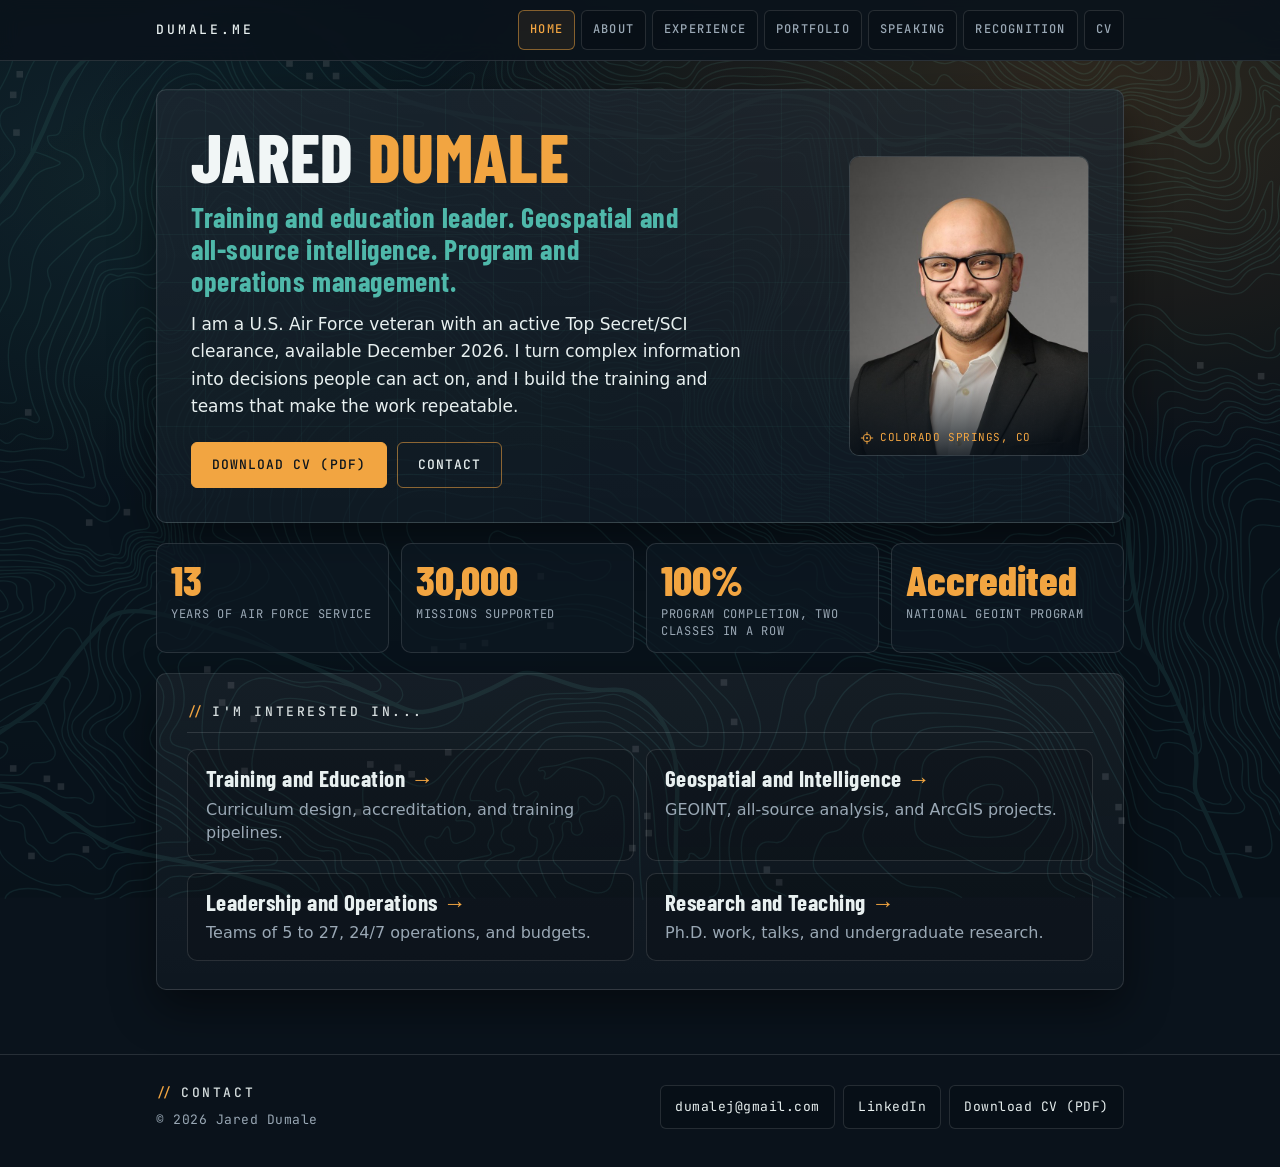
==== commit 97d90b79: "Restructure site into a short multi-page layout Split the single 4,500 word page into Home, About, E" ====
--- a/index.html
+++ b/index.html
@@ -1,1511 +1,95 @@
 <!doctype html>
 <html lang="en">
 <head>
-  <meta charset="utf-8" />
-  <meta name="viewport" content="width=device-width,initial-scale=1" />
-  <meta name="description" content="Jared Alexander Dumale: training and education leader, geospatial and all-source intelligence, program and operations management. 13-year U.S. Air Force veteran with an active TS/SCI clearance, available December 2026." />
-  <title>Jared Alexander Dumale | Resume</title>
+  <meta charset="utf-8">
+  <meta name="viewport" content="width=device-width,initial-scale=1">
+  <title>Jared Dumale | Training and Education Leader</title>
+  <meta name="description" content="Jared Dumale: training and education leader in geospatial and all-source intelligence, program and operations management. U.S. Air Force veteran, available December 2026.">
+  <link rel="stylesheet" href="styles.css">
+</head>
+<body>
+  <a class="skip" href="#main">Skip to content</a>
+  <header class="topnav">
+    <nav class="wrap topnav-inner" aria-label="Primary">
+      <a class="brand" href="index.html">DUMALE.ME</a>
+      <ul class="topnav-links">
+        <li><a href="index.html" aria-current="page">Home</a></li>
+        <li><a href="about.html">About</a></li>
+        <li><a href="experience.html">Experience</a></li>
+        <li><a href="portfolio.html">Portfolio</a></li>
+        <li><a href="speaking.html">Speaking</a></li>
+        <li><a href="recognition.html">Recognition</a></li>
+        <li><a href="Assets/Dumale_CV.pdf" target="_blank" rel="noopener" aria-label="CV (PDF)">CV</a></li>
+      </ul>
+    </nav>
+  </header>
 
-  <style>
-    :root{
-      --bg:#0a131c;
-      --card:#0d1822;
-      --text:#e8f0f0;
-      --muted:#9aa8b5;
-      --line:rgba(255,255,255,.10);
-      --accent:#f2a541;
-      --accent2:#4fb8aa;
-      --shadow: 0 18px 45px rgba(0,0,0,.45);
+  <main id="main">
+    <div class="wrap">
 
-      --radius:18px;
-      --max:1100px;
-      --gap:24px;
-
-      --h1: clamp(28px, 4vw, 40px);
-      --h2: 14px;
-      --body: 15px;
-      --small: 13px;
-    }
-
-    *{box-sizing:border-box}
-    html,body{height:100%}
-    body{
-  margin:0;
-  font-family: ui-sans-serif, system-ui, -apple-system, Segoe UI, Roboto, Helvetica, Arial;
-  color: var(--text);
-  line-height:1.45;
-
-  /* keep your current background stack */
-  background-image:
-    radial-gradient(1200px 700px at 85% 10%, rgba(242,165,65,.18), transparent 55%),
-    radial-gradient(900px 600px at 10% 20%, rgba(79, 184, 170, 0.10), transparent 55%);
-  background-repeat: no-repeat;
-  background-size: cover;
-  background-position: center;
-  background-attachment: fixed;
-  background-color: #0a131c;
-  position: relative; /* needed for layering */
-}
-
-/* SVG overlay layer */
-body::before{
-  content:"";
-  position: fixed;
-  inset: 0;
-  z-index: 0;
-  pointer-events: none;
-
-  background-image: url("Assets/Background.svg");
-  background-repeat: no-repeat;
-  background-size: cover;       /* or 'contain' if you want to see all of it */
-  background-position: center;
-
-  opacity: 0.10;                /* faintness control */
-  filter: brightness(0.3), saturate(10); /* darker + subdued */
-}
-
-/* ensure your page content stays above the overlay */
-.wrap{
-  position: relative;
-  z-index: 1;
-}
-
-    a{color:inherit; text-decoration:none}
-    a:hover{color:var(--accent)}
-    .wrap{
-      max-width:var(--max);
-      margin: 36px auto 60px;
-      padding: 10px 20px;
-    }
-
-    /* Top card */
-    .hero{
-      background: linear-gradient(180deg, rgba(234, 221, 221, 0.06), rgba(255,255,255,.02));
-      border:1px solid var(--line);
-      border-radius: var(--radius);
-      box-shadow: var(--shadow);
-      overflow:hidden;
-      position:relative;
-    }
-    .hero::after{
-      content:"";
-      position:absolute; inset:-2px;
-      background:
-        radial-gradient(600px 200px at 60% 0%, rgba(242,165,65,.22), transparent 60%),
-        radial-gradient(520px 220px at 10% 0%, rgba(79,184,170,.16), transparent 60%);
-      pointer-events:none;
-      opacity:.75;
-    }
-    
-    .hero-inner{
-      position:relative;
-      padding: 18px 18px 16px;
-      display:flex;
-      gap: 22px;
-      align-items:stretch;
-    }
-    .hero-left{
-      display:flex;
-      flex-direction:column;
-      gap:10px;
-      min-width:0;
-    }
-    .hero-right{
-      flex:0 0 200px;
-      display:flex;
-      align-items:stretch;
-    }
-    .portrait-placeholder{
-      width:100%;
-      height: 100%;
-      border-radius:var(--radius);
-      border:1px solid var(--line);      
-      background:rgba(255,255,255,.03);
-      overflow: hidden;
-      display:flex;
-      align-items:center;
-      justify-content:center;
-      color:var(--muted);
-      font-size:var(--small);
-      text-align:center;
-    }
-    .portrait-placeholder img{
-      width:100%;
-      height:100%;
-      object-fit:cover;
-    }
-    .name{
-      flex:1 1 auto;
-      min-width:0;
-    }
-    .name h1{
-      font-size: var(--h1);
-      margin:0 0 6px;
-      letter-spacing:.3px;
-    }
-    .tagline{
-      margin:0 0 10px;
-      color:var(--muted);
-      font-weight:600;
-    }
-    .contact{
-      display:flex;
-      flex-wrap:wrap;
-      gap:10px 16px;
-      color:var(--muted);
-      font-size: var(--small);
-      align-items:center;
-    }
-    .chip{
-      border:1px solid var(--line);
-      background: rgba(0,0,0,.15);
-      padding:7px 10px;
-      border-radius: 999px;
-      display:inline-flex;
-      gap:8px;
-      align-items:center;
-      transition: transform .15s ease;
-    }
-    .chip:hover{transform: translateY(-1px); border-color: rgba(242,165,65,.35)}
-    .icon{
-      width:16px; height:16px; display:inline-block;
-      opacity:.9;
-    }
-
-    /* Layout */
-    .grid{
-      margin-top: 12px;
-      display:grid;
-      grid-template-columns: 1.65fr 1fr;
-      gap: var(--gap);
-    }
-    @media (max-width: 920px){
-      .grid{grid-template-columns: 1fr}
-      .hero-right{display: none}
-    }
-
-    .card{
-      background: linear-gradient(180deg, rgba(234, 221, 221, 0.06), rgba(255,255,255,.02));
-      border:1px solid var(--line);
-      border-radius: var(--radius);
-      box-shadow: var(--shadow);
-      position: relative;      
-      padding: 18px 18px 16px;
-    }
-
-    .section-title{
-      display:flex;
-      align-items:center;
-      justify-content:space-between;
-      gap:12px;
-      margin: 0 0 12px;
-      padding-bottom:10px;
-      border-bottom: 1px solid var(--line);
-    }
-    .section-title h2{
-      margin:0;
-      font-size: var(--h2);
-      letter-spacing: .18em;
-      text-transform:uppercase;
-      color: rgba(232,240,240,.92);
-    }
-
-    .summary{
-      color: var(--muted);
-      font-size: var(--body);
-      margin:0;
-    }
-
-    /* Entries */
-    .entry{padding: 12px 0; border-bottom:1px solid var(--line)}
-    .entry:last-child{border-bottom:none; padding-bottom:2px}
-    .entry-head{
-      display:flex;
-      justify-content:space-between;
-      align-items:baseline;
-      gap:12px;
-      flex-wrap:wrap;
-    }
-    .role{
-      font-weight: 800;
-      letter-spacing:.2px;
-      margin:0;
-    }
-    .org{
-      margin: 2px 0 0;
-      color: var(--accent);
-      font-weight: 700;
-      font-size: var(--small);
-    }
-    .meta{
-      color: var(--muted);
-      font-size: var(--small);
-      white-space:nowrap;
-    }
-    ul{
-      margin: 8px 0 0 18px;
-      padding:0;
-      color: rgba(232,240,240,.92);
-      font-size: var(--body);
-    }
-    li{margin: 6px 0}
-    .soft-skills{
-      color: var(--muted);
-      font-size: var(--body);
-      margin: 0;
-    }
-
-    /* Education & lists */
-    .edu{
-      display:flex;
-      gap:12px;
-      align-items:flex-start;
-      padding: 12px 0;
-      border-bottom:1px solid var(--line);
-    }
-    .edu:last-child{border-bottom:none}
-    .badge{
-      width: 54px;          /* increase size */
-      height: 54px;
-      display:flex;
-      align-items:center;
-      justify-content:center;
-      flex: 0 0 auto;
-
-      /* remove the “square” look */
-      background: transparent;
-      border: none;
-      border-radius: 0;
-      overflow: visible;
-      padding: 0;
-    }
-
-    .badge img{
-      width: 100%;
-      height: 100%;
-      object-fit: contain;   /* keeps entire logo visible */
-      display:block;
-    }
-    .edu h3{margin:0; font-size: 14px}
-    .edu p{margin:2px 0 0; color:var(--muted); font-size: var(--small)}
-
-    /* Skill bars */
-    .skills{display:flex; flex-direction:column; gap:12px}
-    .skill{
-      display:flex;
-      flex-direction:column;
-      gap:7px;
-    }
-    .skill .label{
-      display:flex;
-      justify-content:space-between;
-      gap:10px;
-      font-size: var(--small);
-      color: rgba(232,240,240,.92);
-      font-weight: 700;
-    }
-    .bar{
-      height: 10px;
-      border-radius: 999px;
-      background: rgba(255,255,255,.08);
-      border: 1px solid var(--line);
-      overflow:hidden;
-    }
-    .fill{
-      height:100%;
-      width: 70%;
-      background: linear-gradient(90deg, rgba(242,165,65,.95), rgba(79,184,170,.95));
-      border-radius: 999px;
-    }
-    .note{color:var(--muted); font-size: var(--small); margin: 10px 0 0}
-
-    /* Footer */
-    .footer{
-      margin-top: 18px;
-      color: var(--muted);
-      font-size: var(--small);
-      text-align:center;
-      opacity:.9;
-    }
-
-    .entry-note{
-      margin: 6px 0 4px;
-      font-size: var(--small);
-      color: var(--muted);
-      font-style: italic;
-    }
-
-    /* Civilian equivalent callout */
-    .civilian-eq{
-      margin-top: 10px;
-      padding: 8px 12px;
-      border-left: 2px solid var(--accent2);
-      background: rgba(79,184,170,.05);
-      border-radius: 0 6px 6px 0;
-      font-size: var(--small);
-      color: var(--muted);
-    }
-    .civilian-eq .civ-label{
-      font-weight: 700;
-      color: var(--accent2);
-      font-size: 11px;
-      letter-spacing: .1em;
-      text-transform: uppercase;
-      display: block;
-      margin-bottom: 3px;
-    }
-
-    /* ===== Sticky top nav ===== */
-    .topnav{
-      position: sticky;
-      top: 0;
-      z-index: 20;
-      backdrop-filter: blur(10px);
-      -webkit-backdrop-filter: blur(10px);
-      background: rgba(10, 19, 28, 0.82);
-      border-bottom: 1px solid var(--line);
-    }
-    .topnav-inner{
-      max-width: var(--max);
-      margin: 0 auto;
-      padding: 10px 20px;
-      display: flex;
-      gap: 12px;
-      flex-wrap: wrap;
-      align-items: center;
-      justify-content: space-between;
-    }
-    .topnav-brand{
-      font-size: var(--small);
-      color: var(--muted);
-      font-weight: 700;
-      letter-spacing: .18em;
-      text-transform: uppercase;
-    }
-    .topnav-links{
-      display: flex;
-      gap: 6px;
-      flex-wrap: wrap;
-    }
-    .topnav-links a{
-      font-size: var(--small);
-      padding: 6px 12px;
-      border: 1px solid var(--line);
-      background: rgba(0,0,0,.15);
-      border-radius: 999px;
-      color: var(--muted);
-      transition: color .15s ease, border-color .15s ease;
-    }
-    .topnav-links a:hover{
-      color: var(--text);
-      border-color: rgba(242,165,65,.35);
-    }
-
-    /* ===== Vantage Point card ===== */
-    .interests{
-      margin-top: var(--gap);
-    }
-    .interests p{
-      color: rgba(232,240,240,.92);
-      font-size: var(--body);
-      margin: 0 0 10px;
-    }
-    .interests p:last-child{margin-bottom: 0}
-
-    /* ===== Role filter bar ===== */
-    .role-filter{
-      margin-top: var(--gap);
-      display: flex;
-      gap: 8px;
-      flex-wrap: wrap;
-      padding: 12px 14px;
-      background: linear-gradient(180deg, rgba(234, 221, 221, 0.04), rgba(255,255,255,.02));
-      border: 1px solid var(--line);
-      border-radius: var(--radius);
-      align-items: center;
-      box-shadow: var(--shadow);
-    }
-    .role-filter-label{
-      font-size: 11px;
-      letter-spacing: .15em;
-      text-transform: uppercase;
-      color: var(--muted);
-      font-weight: 700;
-      margin-right: 4px;
-    }
-    .role-btn{
-      font: inherit;
-      font-size: var(--small);
-      font-weight: 700;
-      padding: 7px 14px;
-      border-radius: 999px;
-      border: 1px solid var(--line);
-      background: rgba(0,0,0,.15);
-      color: var(--muted);
-      cursor: pointer;
-      transition: color .15s ease, border-color .15s ease, transform .15s ease, background .15s ease;
-    }
-    .role-btn:hover{
-      color: var(--text);
-      border-color: rgba(242,165,65,.35);
-      transform: translateY(-1px);
-    }
-    .role-btn[aria-selected="true"]{
-      color: var(--bg);
-      background: linear-gradient(90deg, var(--accent), var(--accent2));
-      border-color: transparent;
-    }
-    .role-btn:focus-visible{
-      outline: 2px solid var(--accent);
-      outline-offset: 2px;
-    }
-
-    /* ===== Role-based summary swap ===== */
-    .summary [data-role-summary]{display: none}
-    body[data-role="all"] .summary [data-role-summary="all"],
-    body[data-role="academic"] .summary [data-role-summary="academic"],
-    body[data-role="geoint"] .summary [data-role-summary="geoint"],
-    body[data-role="technology"] .summary [data-role-summary="technology"],
-    body[data-role="leadership"] .summary [data-role-summary="leadership"]{
-      display: block;
-    }
-
-    /* ===== Role-based bullet emphasis (subtle) ===== */
-    li[data-roles]{
-      transition: background .2s ease, border-color .2s ease, padding .2s ease;
-      padding-left: 0;
-      border-left: 2px solid transparent;
-      margin-left: -10px;
-      padding-left: 8px;
-      list-style-position: outside;
-    }
-    body[data-role="academic"] li[data-roles~="academic"],
-    body[data-role="geoint"] li[data-roles~="geoint"],
-    body[data-role="technology"] li[data-roles~="technology"],
-    body[data-role="leadership"] li[data-roles~="leadership"]{
-      border-left: 2px solid var(--accent);
-      background: rgba(242,165,65,.06);
-      border-radius: 0 4px 4px 0;
-    }
-
-    /* ===== Reorderable containers ===== */
-    .skills{display: flex; flex-direction: column}
-    .projects-list{
-      display: flex;
-      flex-direction: column;
-    }
-    .projects-list > .entry{order: 0}
-
-    /* ===== Project case-study expansion ===== */
-    .project-tags{
-      display: flex;
-      gap: 6px;
-      flex-wrap: wrap;
-      align-items: center;
-      margin: 10px 0 4px;
-    }
-    .project-tags-label{
-      font-size: 10px;
-      letter-spacing: .14em;
-      text-transform: uppercase;
-      color: var(--muted);
-      font-weight: 700;
-      margin-right: 4px;
-    }
-    .tag{
-      display: inline-block;
-      padding: 4px 10px;
-      font-size: 11px;
-      font-weight: 600;
-      border-radius: 999px;
-      border: 1px solid var(--line);
-      background: rgba(255,255,255,.03);
-      color: var(--muted);
-    }
-    .tag.role-tag{
-      border-color: rgba(79,184,170,.3);
-      background: rgba(79,184,170,.08);
-      color: var(--accent2);
-    }
-    .project-narrative{
-      color: rgba(232,240,240,.92);
-      font-size: var(--body);
-      margin: 12px 0 0;
-    }
-    .project-narrative p{margin: 0 0 8px}
-    .project-narrative p:last-child{margin-bottom: 0}
-    .project-actions{
-      display: flex;
-      gap: 8px;
-      flex-wrap: wrap;
-      margin-top: 12px;
-    }
-    .project-actions a{
-      font-size: var(--small);
-      padding: 6px 12px;
-      border-radius: 999px;
-      border: 1px solid var(--line);
-      background: rgba(0,0,0,.15);
-      color: var(--muted);
-      display: inline-flex;
-      align-items: center;
-      gap: 6px;
-      transition: color .15s ease, border-color .15s ease;
-    }
-    .project-actions a:hover{
-      color: var(--text);
-      border-color: rgba(242,165,65,.35);
-    }
-
-
-    /* ===== Enhanced footer ===== */
-    .footer-social{
-      margin-top: 12px;
-      display: flex;
-      gap: 10px;
-      justify-content: center;
-      flex-wrap: wrap;
-    }
-    .footer-social a{
-      display: inline-flex;
-      align-items: center;
-      gap: 6px;
-      padding: 6px 12px;
-      border-radius: 999px;
-      border: 1px solid var(--line);
-      background: rgba(0,0,0,.15);
-      color: var(--muted);
-      font-size: var(--small);
-      transition: color .15s ease, border-color .15s ease;
-    }
-    .footer-social a:hover{
-      color: var(--text);
-      border-color: rgba(242,165,65,.35);
-    }
-
-    /* ===== Resume sub-sections ===== */
-    .subhead{
-      margin: 14px 0 0;
-      font-family: var(--mono, monospace);
-      font-size: 11px;
-      letter-spacing: .16em;
-      text-transform: uppercase;
-      color: var(--accent);
-    }
-    .subhead + ul{margin-top: 4px}
-    .competencies{margin: 0}
-    .competencies > div{
-      padding: 10px 0;
-      border-bottom: 1px solid var(--line);
-    }
-    .competencies > div:last-child{border-bottom: none; padding-bottom: 0}
-    .competencies dt{
-      font-family: var(--mono, monospace);
-      font-size: 11px;
-      letter-spacing: .14em;
-      text-transform: uppercase;
-      color: var(--accent2);
-      margin-bottom: 3px;
-    }
-    .competencies dd{
-      margin: 0;
-      color: var(--muted);
-      font-size: var(--body);
-    }
-    .honors{list-style: none; margin: 0; padding: 0}
-    .honors li{
-      display: grid;
-      grid-template-columns: 104px 1fr;
-      gap: 14px;
-      margin: 0;
-      padding: 9px 0;
-      border-bottom: 1px solid var(--line);
-    }
-    .honors li:last-child{border-bottom: none}
-    .honors .yr{
-      font-family: var(--mono, monospace);
-      font-size: 12px;
-      letter-spacing: .06em;
-      color: var(--accent);
-      padding-top: 2px;
-    }
-    @media (max-width: 560px){
-      .honors li{grid-template-columns: 1fr; gap: 2px}
-    }
-
-    /* Print */
-    @media print{
-      body{background:#fff; color:#111}
-      .hero,.card{box-shadow:none}
-      .hero::after{display:none}
-      .chip{background:transparent}
-      a{text-decoration:none}
-      .topnav,
-      .role-filter,
-      .project-actions,
-      .footer-social{display: none !important}
-      .summary [data-role-summary]{display: none !important}
-      .summary [data-role-summary="all"]{display: block !important}
-      li[data-roles]{
-        border-left: none !important;
-        background: transparent !important;
-        margin-left: 0 !important;
-        padding-left: 0 !important;
-      }
-      .tag{border-color: #888; color: #333; background: transparent}
-    }
-  </style>
-  <link rel="stylesheet" href="Assets/theme.css" />
-</head>
-
-<body data-role="all" id="top">
-  <nav class="topnav" aria-label="Primary">
-    <div class="topnav-inner">
-      <a class="topnav-brand" href="#top">DUMALE.ME</a>
-      <div class="topnav-links" id="topnav-links">
-        <a href="index.html" aria-current="page">Resume</a>
-        <a href="portfolio.html">Portfolio</a>
-        <a class="topnav-cta" href="mailto:dumalej@gmail.com">Contact</a>
-      </div>
-    </div>
-  </nav>
-
-  <div class="wrap">
-    <header class="hero">
-      <div class="hero-inner">
-        <div class="hero-left">
-          <div class="name">
-            <p class="eyebrow">Training &amp; Education Leader · Geospatial &amp; All-Source Intelligence · Program &amp; Operations Management</p>
-            <h1>Jared Alexander <span class="hl">Dumale</span></h1>
-            <p class="statusline"><span>13 yrs USAF</span><span>Active TS/SCI</span><span>Ph.D. in progress</span><span class="avail">Available Dec 2026</span></p>
-
-            <div class="contact">
-              <a class="chip" href="mailto:dumalej@gmail.com" aria-label="Email">
-                <svg class="icon" viewBox="0 0 24 24" fill="none"><path d="M4.5 7.5 12 13l7.5-5.5" stroke="currentColor" stroke-width="1.6" stroke-linecap="round" stroke-linejoin="round"/><path d="M5.5 18.5h13c.6 0 1-.4 1-1v-10c0-.6-.4-1-1-1h-13c-.6 0-1 .4-1 1v10c0 .6.4 1 1 1Z" stroke="currentColor" stroke-width="1.6"/></svg>
-                dumalej@gmail.com
-              </a>
-              <a class="chip" href="https://www.linkedin.com/in/jareddumale" target="_blank" rel="noopener noreferrer" aria-label="LinkedIn profile">
-                <svg class="icon" viewBox="0 0 24 24" fill="none" stroke="currentColor" stroke-width="1.6" stroke-linecap="round" stroke-linejoin="round" aria-hidden="true"><rect x="3.5" y="3.5" width="17" height="17" rx="2.5"/><path d="M8 11v5M8 8v.01M12 16v-5M12 13c0-1.2 1-2 2.2-2S16.4 11.8 16.4 13v3"/></svg>
-                LinkedIn
-              </a>
-              <a class="chip" href="Assets/Official Bio.pdf" target="_blank" rel="noopener noreferrer" aria-label="Official Bio PDF">
-                <svg class="icon" viewBox="0 0 24 24" fill="none"><path d="M14 2H6a2 2 0 0 0-2 2v16a2 2 0 0 0 2 2h12a2 2 0 0 0 2-2V8Z" stroke="currentColor" stroke-width="1.6" stroke-linecap="round" stroke-linejoin="round"/><path d="M14 2v6h6" stroke="currentColor" stroke-width="1.6" stroke-linecap="round" stroke-linejoin="round"/><path d="M9 13h6M9 17h4" stroke="currentColor" stroke-width="1.6" stroke-linecap="round"/></svg>
-                Official Bio
-              </a>
-              <a class="chip" href="Assets/Dumale_CV.pdf" download="Dumale_CV.pdf" aria-label="Download CV (PDF)">
-                <svg class="icon" viewBox="0 0 24 24" fill="none" stroke="currentColor" stroke-width="1.6" stroke-linecap="round" stroke-linejoin="round" aria-hidden="true"><path d="M12 4v12"/><path d="m7 11 5 5 5-5"/><path d="M5 20h14"/></svg>
-                Download CV
-              </a>
-              <a class="chip" href="portfolio.html" aria-label="View Portfolio">
-                <svg class="icon" viewBox="0 0 24 24" fill="none" stroke="currentColor" stroke-width="1.6" stroke-linecap="round" stroke-linejoin="round" aria-hidden="true"><path d="M4 7h16v12a1 1 0 0 1-1 1H5a1 1 0 0 1-1-1V7Z"/><path d="M9 7V5a1 1 0 0 1 1-1h4a1 1 0 0 1 1 1v2"/><path d="M4 12h16"/></svg>
-                Portfolio
-              </a>
-            </div>
-          </div>
-
-          <div class="section-title" style="margin-top:4px;" id="summary">
-            <h2>Summary</h2>
-          </div>
-          <p class="slogan">Every problem has a <em>location.</em></p>
-          <p class="summary">
-            <span data-role-summary="all">
-              Leader, educator, and intelligence professional with 13 years in the U.S. Air Force, now moving into a civilian management role. I started on the flight line as an avionics technician and team lead, became an intelligence officer running 24/7 threat warning for global airlift operations, and now lead a nationally accredited geospatial intelligence program at the U.S. Air Force Academy. The common thread is turning complex information into decisions people can act on, then building the training, tools, and teams that make the work repeatable. I hold a Master of GIS from Penn State and am pursuing a Ph.D. in Geographic Education at Texas State. I am open to director, manager, and senior roles in training and education, geospatial and intelligence programs, operations, customer success, and people-focused leadership.
-            </span>
-            <span data-role-summary="academic">
-              Geography teacher and program leader focused on course design, geography education research, and teaching that works for every student. As a Senior Instructor at the U.S. Air Force Academy, I direct a world cultural geography course that reached 258 students in a year and serve as Deputy Director of the academy's geospatial intelligence certificate program, where every student in the last two graduating classes who started it finished it. My doctoral research looks at how the skills used by intelligence analysts can be taught in everyday geography classrooms.
-            </span>
-            <span data-role-summary="geoint">
-              Geospatial intelligence (GEOINT) professional: I use maps, satellite imagery, and location data to understand threats and help leaders make decisions. I served 6 years as an Air Force intelligence officer and 13 years in uniform overall. On a 24/7 watch team, I helped monitor 13,000 flights into 208 dangerous locations. I also help run the Air Force Academy's GEOINT certificate program, where 100% of students in the last two graduating classes finished it, and wrote the 5-year review that kept it accredited.
-            </span>
-            <span data-role-summary="technology">
-              Geospatial technologist who builds tools that automate repetitive work. I created 3 tools that sped up intelligence analysis, including a live mission dashboard, plus an automated system that sent daily threat reports to more than 3,000 readers. I have built test versions of AI pipelines that pull names and places out of news reports and put them on a map. I work in ArcGIS Pro, Python, and Arcade.
-            </span>
-            <span data-role-summary="leadership">
-              Leader with 13 years of Air Force service. I have led a 24/7 intelligence watch team of 8, a 27-person team that checked in 1,100 new Air Force Academy students, a 5-person program office that managed a $300K budget and supported 104 intelligence units, and the day-to-day operations of an academic department of 45+ faculty and staff as its executive officer. I have briefed senior generals during fast-moving world events and wrote the review that kept an academic program accredited.
-            </span>
-          </p>
-        </div>
-
-        <div class="hero-right">
-          <div class="portrait-placeholder">
-            <img src="Assets/Portrait.jpeg" alt="Portrait of Jared Dumale" width="1000" height="1000" decoding="async">
-            <div class="portrait-coords">
-              <svg viewBox="0 0 24 24" fill="none" stroke="currentColor" stroke-width="1.4" aria-hidden="true"><circle cx="12" cy="12" r="6.5"/><circle cx="12" cy="12" r="1" fill="currentColor"/><path d="M12 1.5v6M12 16.5v6M1.5 12h6M16.5 12h6"/></svg>
-              <span>38.8339° N 104.8214° W<small>Colorado Springs, CO</small></span>
-            </div>
+      <section class="hero" aria-label="Introduction">
+        <div class="hero-text">
+          <h1>Jared <span class="hl">Dumale</span></h1>
+          <p class="tagline">Training and education leader. Geospatial and all-source intelligence. Program and operations management.</p>
+          <p class="intro">I am a U.S. Air Force veteran with an active Top Secret/SCI clearance, available December 2026. I turn complex information into decisions people can act on, and I build the training and teams that make the work repeatable.</p>
+          <div class="btn-row">
+            <a class="btn btn-primary" href="Assets/Dumale_CV.pdf" download="Dumale_CV.pdf">Download CV (PDF)</a>
+            <a class="btn" href="#contact">Contact</a>
           </div>
         </div>
-      </div>
-    </header>
-
-    <section class="card interests" aria-labelledby="interests-title">
-      <div class="section-title">
-        <h2 id="interests-title">Research Interests</h2>
-      </div>
-      <p>Geographic education and the scholarship of teaching and learning in geography. Cultural geography and human-environment relationships. The role of diverse knowledge systems in geographic inquiry. Geospatial intelligence (GEOINT) education and the migration of intelligence tradecraft into open-source practice. Curriculum design for inclusive and culturally responsive geographic learning.</p>
-    </section>
-
-    <div class="role-filter" role="tablist" aria-label="Filter content by career path">
-      <span class="role-filter-label">View as</span>
-      <button type="button" class="role-btn" role="tab" data-role="all" aria-selected="true">All</button>
-      <button type="button" class="role-btn" role="tab" data-role="academic" aria-selected="false">Academic</button>
-      <button type="button" class="role-btn" role="tab" data-role="geoint" aria-selected="false">GEOINT</button>
-      <button type="button" class="role-btn" role="tab" data-role="technology" aria-selected="false">Technology</button>
-      <button type="button" class="role-btn" role="tab" data-role="leadership" aria-selected="false">Leadership</button>
-    </div>
-
-    <main class="grid" id="experience" aria-label="Resume content">
-      <!-- LEFT COLUMN -->
-      <section class="card">
-        <div class="section-title"><h2>Work Experience</h2></div>
-
-        <article class="entry">
-          <div class="entry-head">
-            <div>
-              <p class="role">Senior Instructor of Geosciences and Deputy Director, Geospatial Intelligence Program</p>
-              <p class="org">U.S. Air Force Academy, Department of Economics and Geosciences · Colorado Springs, CO</p>
-            </div>
-            <div class="meta">Jun 2024 – Present</div>
-          </div>
-          <p class="entry-note">Also served as Department Executive Officer (2025 to 2026), a one-year developmental assignment held alongside teaching.</p>
-
-          <p class="subhead">Program leadership and accreditation</p>
-          <ul>
-            <li data-roles="academic geoint leadership">Lead the undergraduate Geospatial Intelligence certificate program (37 students), accredited by the U.S. Geospatial Intelligence Foundation (USGIF). Raised completion to 100% for two consecutive classes (27 of 27 students, compared with 77 of 92 for the four classes before) and grew the incoming cohort 31%.</li>
-            <li data-roles="academic geoint leadership">Validated the department study that earned national accreditation and authority to award the certificate, then authored the five-year program review that secured reaccreditation. Wrote four accreditation self-studies in total.</li>
-            <li data-roles="academic geoint leadership">Serve as the program's principal liaison to USGIF, connecting students and faculty with industry, government, and academic partners.</li>
-            <li data-roles="leadership academic">Worked with two other academic departments to rewrite the certificate's requirements, opening it to 175+ more students in at least two additional majors.</li>
-            <li data-roles="technology academic">Redesigned the program's recruiting pamphlet and visual identity, including patches and academic posters that show how the program connects to workforce needs.</li>
-          </ul>
-
-          <p class="subhead">Curriculum, teaching, and research</p>
-          <ul>
-            <li data-roles="academic">Redesigned the Cultural Geography curriculum to raise academic rigor across 10 sections and 2 faculty, serving 243 students.</li>
-            <li data-roles="academic technology">Course Director for World Cultural Geography, an advanced course that reached 258 students across 2 faculty in 2025. Moved coursework to a digital platform, built 3 spatial-reasoning learning games, and used open-source readings to improve class-time efficiency 20%. Matched the course to national standards for college geography and automated 90% of grading.</li>
-            <li data-roles="academic technology">Used AI-driven analytic tools to monitor grade distribution and strengthen results on an institution-wide learning outcome.</li>
-            <li data-roles="academic">Design learning objectives and assessments for in-person and e-learning instruction through learning management systems.</li>
-            <li data-roles="academic geoint leadership">Supervise undergraduate research in GIS, remote sensing, and GEOINT, including a satellite-imagery study of aircraft recovery (with Penn State University and the Defense POW/MIA Accounting Agency, selected for a national intelligence conference) and a GEOINT visualization study. See Projects below.</li>
-            <li data-roles="academic geoint">Led the academy's team at an international geospatial conference and served as a panelist on new trends in the field and the challenges of teaching it.</li>
-            <li data-roles="academic">Advise 10+ students on degree planning, scheduling, and career goals.</li>
-          </ul>
-
-          <p class="subhead">Operations and people</p>
-          <ul>
-            <li data-roles="leadership academic">As Department Executive Officer, coordinated staff actions, scheduling, and resources for 45+ faculty and staff and 160+ majors. Supported end-of-year budget close-out and summer academic programs, and reviewed 13,700 pages for public records (Freedom of Information Act) requests.</li>
-            <li data-roles="leadership">Led a 27-person team as Director of Personnel for summer basic training, filling a staffing gap and processing 1,100 incoming students (28,000 administrative tasks, 1,000+ ID cards).</li>
-            <li data-roles="leadership academic">Served as a designated risk-readiness trainer and led two department-wide sessions.</li>
-            <li data-roles="leadership academic">Named the department's Junior Officer of the Quarter, with recognition from the Academy's three-star Superintendent.</li>
-          </ul>
-          <div class="civilian-eq">
-            <span class="civ-label">Civilian / Commercial Equivalent</span>
-            <strong>Senior Lecturer &amp; Associate Program Director</strong> · Like a senior university lecturer who also helps run a certificate program: teaching and leading a course, managing accreditation with a national professional association, with certificate completion at 100% for two straight classes, and, for one year, serving as chief of staff for a 45+ person academic department.
-          </div>
-        </article>
-
-        <article class="entry">
-          <div class="entry-head">
-            <div>
-              <p class="role">Senior Intelligence Duty Officer, 24/7 Global Threat Warning</p>
-              <p class="org">618th Air Operations Center, Air Mobility Command · Scott AFB, IL</p>
-            </div>
-            <div class="meta">Nov 2022 – May 2024</div>
-          </div>
-          <p class="entry-note">Ran the watch floor providing round-the-clock intelligence and threat warning for U.S. airlift and air refueling operations through six regional commands, including go/no-go decisions for high-risk locations and senior-leader and high-priority movements.</p>
-
-          <p class="subhead">Operations and analysis</p>
-          <ul>
-            <li data-roles="geoint leadership">Led 8 analysts on a 24/7 watch desk. Directed threat overwatch for 13,000 missions into 208 high-risk locations and supported 30,000 missions moving 376,000 tons of cargo, delivered through 310 intelligence briefings.</li>
-            <li data-roles="geoint">Monitored 12,000 missions moving 300,000 passengers through 151 countries. Produced 24 analytic products supporting an emergency evacuation of 76 U.S. personnel from Niger, 103 support missions for the U.S. Embassy in Haiti, and 22 humanitarian airdrops into Gaza.</li>
-            <li data-roles="geoint">Provided threat analysis that supported the evacuation of 15 critically wounded crash victims and 3,000+ civilians during the 2023 conflict in Sudan.</li>
-            <li data-roles="geoint leadership">Recognized by the four-star commander of Air Mobility Command for crisis-response support.</li>
-          </ul>
-
-          <p class="subhead">Tools and automation</p>
-          <ul>
-            <li data-roles="technology geoint">Built three tools that automated intelligence production: an itinerary generator for high-risk missions, an interactive airfield policy map, and a live mission dashboard that ran on the operations floor during the command's largest Pacific exercise (849 flights).</li>
-            <li data-roles="technology geoint">Built an automated system that distributes daily threat products to 3,000+ users, and wrote the guide for maintaining the team's online threat log.</li>
-            <li data-roles="technology geoint academic">Designed methods for unclassified analysis and trained 10 analysts to track aircraft activity with open-source geospatial and imagery tools.</li>
-            <li data-roles="geoint technology">Wrote the procedure for a chat-based warning process that passed 1,000+ real-time threat warnings to aircrews.</li>
-            <li data-roles="technology geoint">Work on AI-enabled geospatial intelligence was forwarded for consideration by the Air Force Chief of Staff's Strategic Studies Group.</li>
-          </ul>
-
-          <p class="subhead">Training and team development</p>
-          <ul>
-            <li data-roles="leadership geoint academic">Overhauled the team's training program: corrected 500+ deficiencies and rewrote 75 job-qualification tasks. Certified 8 additional analysts, an 80% increase in qualified personnel, and improved shop efficiency 40%.</li>
-            <li data-roles="leadership academic geoint">Trained a partner intelligence unit on geospatial methods, enabling it to build a new threat-reporting tool.</li>
-            <li data-roles="leadership">Updated continuity-of-operations procedures and kept 100% shift coverage through a commander-directed continuity exercise.</li>
-            <li data-roles="leadership academic">Mentored 5 enlisted members through officer commissioning applications. Advised 75 Air Force Academy students in a summer research program that secured $26K in funding for research on aid delivery in flooded areas of Ukraine.</li>
-            <li data-roles="leadership">Ranked #1 of 6 senior duty officers. Named Junior Officer of the Quarter and a one-star Star Performer, and contributed to a cross-command Intelligence Team of the Year award.</li>
-          </ul>
-          <div class="civilian-eq">
-            <span class="civ-label">Civilian / Commercial Equivalent</span>
-            <strong>Operations Center Shift Lead / Senior Intelligence Analyst</strong> · Like a shift lead at a 24/7 global security operations center: running a team of 8, pulling information from many sources into short briefings for executives, building automation tools, and deciding in real time whether trips into risky areas can go ahead.
-          </div>
-        </article>
-
-        <article class="entry">
-          <div class="entry-head">
-            <div>
-              <p class="role">Deputy Chief, Unit Support Branch (Intelligence Program Manager)</p>
-              <p class="org">Headquarters Air Mobility Command, Intelligence Directorate · Scott AFB, IL</p>
-            </div>
-            <div class="meta">Nov 2020 – Nov 2022</div>
-          </div>
-          <p class="entry-note">Managed the policy, training standards, and support programs for 104 intelligence units across active duty, Air National Guard, and Air Force Reserve.</p>
-
-          <p class="subhead">Program management</p>
-          <ul>
-            <li data-roles="leadership geoint">Led a 5-person branch and filled an 11-month Branch Chief vacancy. Wrote the branch's procedures, budget, and training plan as a newly established office.</li>
-            <li data-roles="leadership geoint">Managed a $300K budget and the agenda for the command's premier intelligence working group and annual senior leader conference, preparing 104 units for future large-scale conflict.</li>
-            <li data-roles="leadership technology">Published policy guidance, 100 notices, and 3 director newsletters, and built the branch website as a single information hub for units.</li>
-            <li data-roles="leadership">Created a single point of contact for unit requests and processed 33 qualification waivers, cutting the backlog 60% in 4 months during COVID-19.</li>
-            <li data-roles="leadership geoint">Established a standardization and evaluation team that reviewed 9 units, identified gaps, and prepared them for compliance inspections.</li>
-          </ul>
-
-          <p class="subhead">Crisis and operational support</p>
-          <ul>
-            <li data-roles="geoint leadership">Served as the intelligence representative on the command's crisis battle staff during the 2022 Ukraine crisis. Coordinated daily commander briefings and staff updates supporting 5,800 sorties and $1.45B in military aid delivered.</li>
-            <li data-roles="geoint">On deployment, wrote 210 threat updates for the senior air mobility commander in the Middle East, informing a policy change on security requirements for aircraft at austere airfields.</li>
-            <li data-roles="geoint">Built 3 airfield threat assessments for U.S. relief missions to Pakistan, supporting delivery of 197 pallets (1.5M lbs) of humanitarian aid.</li>
-            <li data-roles="geoint leadership">Led a 6-person analysis team for a major Pacific exercise and produced 10 products as the air-to-ground liaison.</li>
-          </ul>
-
-          <p class="subhead">Oversight, security, and training</p>
-          <ul>
-            <li data-roles="leadership">Revived the intelligence oversight program: co-wrote the command instruction, built training for 419 personnel, created a request-management portal, and passed a zero-defect inspection.</li>
-            <li data-roles="leadership technology">Served as security representative for 3 secure facilities. Found a recurring alarm pattern, trained 12 personnel, and eliminated the incident trend.</li>
-            <li data-roles="leadership geoint academic">Selected by Headquarters Air Force for its Quality of Analysis program and by the National Reconnaissance Office for its FADE Academy advanced geospatial course.</li>
-            <li data-roles="leadership">Nominated for the Lance P. Sijan Leadership Award, an Air Force-level award recognizing officer and enlisted leadership.</li>
-          </ul>
-          <div class="civilian-eq">
-            <span class="civ-label">Civilian / Commercial Equivalent</span>
-            <strong>Policy &amp; Program Manager</strong> · Like a corporate program manager at headquarters: writing standards for 104 field offices, running inspections and a $300,000 annual conference, and briefing senior executives during fast-moving world events.
-          </div>
-        </article>
-
-        <article class="entry">
-          <div class="entry-head">
-            <div>
-              <p class="role">Officer Training and Intelligence Officer Course</p>
-              <p class="org">U.S. Air Force · Maxwell AFB, AL and Goodfellow AFB, TX</p>
-            </div>
-            <div class="meta">Oct 2019 – Nov 2020</div>
-          </div>
-          <ul>
-            <li data-roles="leadership">Commissioned through Officer Training School after selection as a staff sergeant.</li>
-            <li data-roles="geoint academic">Completed the 28-week Intelligence Officer Course with a 96% academic average, covering human, imagery, signals, and measurement intelligence and all-source fusion in a simulated joint intelligence center.</li>
-          </ul>
-        </article>
-
-        <article class="entry">
-          <div class="entry-head">
-            <div>
-              <p class="role">Avionics Technician, Shop Supervisor, and Technical Team Lead</p>
-              <p class="org">U.S. Air Force, Combat Search and Rescue Maintenance · Davis-Monthan AFB, AZ</p>
-            </div>
-            <div class="meta">Nov 2013 – Dec 2019</div>
-          </div>
-          <p class="entry-note">Maintained flight control, navigation, and instrument systems on HC-130J and HH-60 combat search and rescue aircraft. Advanced from apprentice to shop supervisor and staff sergeant, with an early (below-the-zone) promotion.</p>
-
-          <p class="subhead">Leadership and quality</p>
-          <ul>
-            <li data-roles="leadership">Hand-picked as acting shop supervisor, a role normally held one grade higher. Led 13 technicians through 650 maintenance actions with zero quality defects.</li>
-            <li data-roles="leadership technology">As noncommissioned officer in charge, led the shop through 57 maintenance actions with a 100% quality assurance pass rate.</li>
-            <li data-roles="leadership technology">Supervised 3 inspection teams and 15 technicians. Identified 9 documentation errors and wrote 40 task fixes, earning a flawless quality assurance review.</li>
-            <li data-roles="leadership">Led the unit's fitness program, coordinating 34 coaches and 198 sessions that raised the pass rate to 97% over 3 years.</li>
-          </ul>
-
-          <p class="subhead">Technical problem-solving</p>
-          <ul>
-            <li data-roles="technology">Traced an uncommon heads-up display failure trend to a faulty cooling fan, saving $20K in replacement parts.</li>
-            <li data-roles="technology">Selected for a technical publication review team. Reviewed 60 major technical order changes affecting every HC-130J in the Air Force and wrote 3 improvements that avoided $30K in part replacements.</li>
-            <li data-roles="technology">Validated new test equipment procedures for the digital flight data recorder, supporting the maintenance group's 2014 Daedalian Weapons System Maintenance Trophy.</li>
-            <li data-roles="technology">As data liaison on a deployment, found documentation deficiencies that prevented a 1,100-hour inspection overfly.</li>
-          </ul>
-
-          <p class="subhead">Deployments and exercises</p>
-          <ul>
-            <li data-roles="leadership geoint">Deployed three times in support of operations in Southwest Asia. Solved a mission computer fault that was key to combat search and rescue coverage for a 74-nation coalition.</li>
-            <li data-roles="leadership geoint">Deployed with a Joint Task Force in the Horn of Africa and diagnosed an aircraft power fault, enabling the movement of 76 personnel and 124,000 lbs of equipment.</li>
-            <li data-roles="leadership">Supported large multinational exercises, including a rescue exercise with 11 nations (356 sorties, 1,048 personnel) and Red Flag (32 zero-defect HC-130J sorties).</li>
-            <li data-roles="leadership">Directed teardown and packing of 51 pieces of equipment (160,000 lbs, $5.5M) for redeployment in under 85 hours.</li>
-          </ul>
-
-          <p class="subhead">Training</p>
-          <ul>
-            <li data-roles="leadership academic">Designed and delivered onboarding and technical training for new technicians on electronics, safety, and aviation fundamentals.</li>
-            <li data-roles="geoint">Supported counternarcotics operations by converting sensor and mission data into interagency intelligence reporting.</li>
-          </ul>
-          <div class="civilian-eq">
-            <span class="civ-label">Civilian / Commercial Equivalent</span>
-            <strong>Senior Avionics Technician / Field Team Lead</strong> · Like a senior aerospace technician: keeping aircraft electronics working and safe, leading teams of up to 15, training new hires, and working overseas under tight deadlines.
-          </div>
-        </article>
-
-        <div class="section-title" style="margin-top:18px;"><h2>Core Competencies</h2></div>
-        <dl class="competencies">
-          <div><dt>Leadership and Operations</dt><dd>Team leadership (teams of 5 to 27) · 24/7 operations management · Cross-functional coordination · Budget and resource management · Process improvement · Continuity planning</dd></div>
-          <div><dt>Training and Education</dt><dd>Curriculum and instructional design · Learning objectives and assessment design · Training pipelines and certification programs · Accreditation and program review · E-learning and LMS delivery · Advising and mentoring</dd></div>
-          <div><dt>Intelligence and Risk</dt><dd>All-source analysis · Geospatial intelligence (GEOINT) · Threat assessment and warning · Protective intelligence for high-priority movements · Open-source analysis · Executive briefing</dd></div>
-          <div><dt>Geospatial and Data</dt><dd>Esri ArcGIS · Remote sensing and imagery analysis · Spatial analytics · Dashboards and data visualization · Workflow automation · GeoAI and large language model applications</dd></div>
-          <div><dt>Communication and Partnerships</dt><dd>Executive communication · Policy, guidance, and SOP writing · Public speaking · Industry and academic partnerships · Stakeholder engagement across 100+ organizations</dd></div>
-        </dl>
-      </section>
-
-      <!-- RIGHT COLUMN -->
-      <aside class="card">
-        <div class="section-title"><h2>Education</h2></div>
-
-        <div class="edu">
-          <div class="badge"><img src="Assets/TSU.png" alt="Texas State University"></div>
-          <div>
-            <h3>PhD, Geographic Education (in progress)</h3>
-            <p><strong>Texas State University</strong> • 2025 – Present
-            <br/>• Research focus: intelligence education, spatial and analytic reasoning, and undergraduate learning
-            <br/>• 2025 USGIF Stu Shea Endowment Recipient
-            <br/>• 2026 Merrick Merit Fellow
-            <br/>• Expected completion 2028
-            </p>
-          </div>
-        </div>
-
-        <div class="edu">
-          <div class="badge"><img src="Assets/PSU.png" alt="The Pennsylvania State University"></div>
-          <div>
-            <h3>Master of Geographic Information Systems (MGIS)</h3>
-            <p><strong>The Pennsylvania State University</strong> • 2021 – Dec 2023
-            <br/>• Geospatial intelligence focus; research on large language models applied to GeoAI and GEOINT
-            <br/>• Graduate Certificate in Geospatial Analytics
-            <br/>• USGIF Geospatial Intelligence Certificate
-            </p>
-          </div>
-        </div>
-
-        <div class="edu">
-          <div class="badge"><img src="Assets/Park.png" alt="Park University"></div>
-          <div>
-            <h3>BS, Geography</h3>
-            <p><strong>Park University</strong> • 2016 – Dec 2018
-            <br/>• Minor: Military Studies
-            <br/>• Magna Cum Laude, completed while serving full-time on active duty
-            </p>
-          </div>
-        </div>
-
-        <div class="edu">
-          <div class="badge"><img src="Assets/CCAF.png" alt="Community College of the Air Force"></div>
-          <div>
-            <h3>AAS, Avionic Systems Technology</h3>
-            <p><strong>Community College of the Air Force</strong> • 2014 – 2016</p>
-          </div>
-        </div>
-
-        <div class="section-title" style="margin-top:18px;"><h2>Hard Skills</h2></div>
-        <div class="skills">
-          <div class="skill" data-order-all="1" data-order-academic="3" data-order-geoint="5" data-order-technology="12" data-order-leadership="1">
-            <div class="label"><span>Team Leadership &amp; 24/7 Operations</span><span>Advanced</span></div>
-            <div class="bar"><div class="fill" style="width: 92%"></div></div>
-          </div>
-          <div class="skill" data-order-all="2" data-order-academic="1" data-order-geoint="9" data-order-technology="11" data-order-leadership="3">
-            <div class="label"><span>Curriculum, Assessment &amp; Program Accreditation</span><span>Expert</span></div>
-            <div class="bar"><div class="fill" style="width: 93%"></div></div>
-          </div>
-          <div class="skill" data-order-all="3" data-order-academic="2" data-order-geoint="4" data-order-technology="10" data-order-leadership="2">
-            <div class="label"><span>Executive Briefing &amp; Communication</span><span>Expert</span></div>
-            <div class="bar"><div class="fill" style="width: 95%"></div></div>
-          </div>
-          <div class="skill" data-order-all="4" data-order-academic="5" data-order-geoint="1" data-order-technology="5" data-order-leadership="5">
-            <div class="label"><span>Geospatial &amp; All-Source Intelligence Analysis</span><span>Advanced</span></div>
-            <div class="bar"><div class="fill" style="width: 92%"></div></div>
-          </div>
-          <div class="skill" data-order-all="5" data-order-academic="6" data-order-geoint="2" data-order-technology="1" data-order-leadership="7">
-            <div class="label"><span>GIS &amp; Spatial Analytics (ArcGIS Pro, QGIS, OpenStreetMap)</span><span>Advanced</span></div>
-            <div class="bar"><div class="fill" style="width: 88%"></div></div>
-          </div>
-          <div class="skill" data-order-all="6" data-order-academic="11" data-order-geoint="11" data-order-technology="13" data-order-leadership="4">
-            <div class="label"><span>Budget &amp; Program Management</span><span>Proficient</span></div>
-            <div class="bar"><div class="fill" style="width: 75%"></div></div>
-          </div>
-          <div class="skill" data-order-all="7" data-order-academic="4" data-order-geoint="6" data-order-technology="3" data-order-leadership="6">
-            <div class="label"><span>AI-Assisted Workflows &amp; GeoAI (ChatGPT, Claude, LLM pipelines)</span><span>Advanced</span></div>
-            <div class="bar"><div class="fill" style="width: 90%"></div></div>
-          </div>
-          <div class="skill" data-order-all="8" data-order-academic="7" data-order-geoint="3" data-order-technology="6" data-order-leadership="9">
-            <div class="label"><span>Remote Sensing &amp; Imagery Analysis</span><span>Advanced</span></div>
-            <div class="bar"><div class="fill" style="width: 82%"></div></div>
-          </div>
-          <div class="skill" data-order-all="9" data-order-academic="10" data-order-geoint="7" data-order-technology="2" data-order-leadership="8">
-            <div class="label"><span>Dashboards &amp; Workflow Automation (ArcGIS Dashboards, Arcade)</span><span>Advanced</span></div>
-            <div class="bar"><div class="fill" style="width: 82%"></div></div>
-          </div>
-          <div class="skill" data-order-all="10" data-order-academic="9" data-order-geoint="8" data-order-technology="4" data-order-leadership="11">
-            <div class="label"><span>Data Analysis (Python, Excel, SQL)</span><span>Proficient</span></div>
-            <div class="bar"><div class="fill" style="width: 70%"></div></div>
-          </div>
-          <div class="skill" data-order-all="11" data-order-academic="8" data-order-geoint="12" data-order-technology="9" data-order-leadership="10">
-            <div class="label"><span>Design &amp; Media (Adobe Creative Suite, Canva)</span><span>Advanced</span></div>
-            <div class="bar"><div class="fill" style="width: 85%"></div></div>
-          </div>
-          <div class="skill" data-order-all="12" data-order-academic="12" data-order-geoint="10" data-order-technology="8" data-order-leadership="12">
-            <div class="label"><span>Data Visualization (R, Power BI, Tableau)</span><span>Capable</span></div>
-            <div class="bar"><div class="fill" style="width: 50%"></div></div>
-          </div>
-          <div class="skill" data-order-all="13" data-order-academic="13" data-order-geoint="13" data-order-technology="7" data-order-leadership="13">
-            <div class="label"><span>Web &amp; Dev Tools (JavaScript, HTML, CSS, GitHub)</span><span>Familiar</span></div>
-            <div class="bar"><div class="fill" style="width: 45%"></div></div>
-          </div>
-        </div>
-        <p class="note">Bars show my own working-level rating, ordered by what matters most for the career path selected above. Also fluent in Microsoft 365 (Word, PowerPoint, Teams, SharePoint).</p>
-      </aside>
-
-      <!-- FULL WIDTH SECTIONS -->
-      <section class="card" id="presentations" style="grid-column: 1 / -1;">
-        <div class="section-title"><h2>Presentations &amp; Appearances</h2></div>
-
-        <article class="entry">
-          <div class="entry-head">
-            <div>
-              <p class="role">GEOINT³: Reframing Geospatial Intelligence Education Across Concepts, Representations, and Reasoning</p>
-              <p class="org">USGIF GEOINT Symposium · Denver, CO</p>
-            </div>
-            <div class="meta">2026</div>
-          </div>
-          <ul>
-            <li>Academic poster presentation of a framework that ties together conceptual understanding, spatial representation, and analytical reasoning. <a href="portfolio.html#geoint-cubed">View the poster</a> in the portfolio.</li>
-          </ul>
-        </article>
-        <article class="entry">
-          <div class="entry-head">
-            <div>
-              <p class="role">Reframing Geospatial Intelligence Education and Training</p>
-              <p class="org">University of North Alabama Geoscience Alumni Association Conference · Florence, AL</p>
-            </div>
-            <div class="meta">2026</div>
-          </div>
-          <ul>
-            <li>Keynote address to the University of North Alabama Geoscience Alumni Association (UNAGAA).</li>
-          </ul>
-        </article>
-        <article class="entry">
-          <div class="entry-head">
-            <div>
-              <p class="role">Workforce 2030: GEOINT, New Missions, Roles, and Technologies</p>
-              <p class="org">Defence Geospatial Intelligence Conference · London, UK</p>
-            </div>
-            <div class="meta">2026</div>
-          </div>
-          <ul>
-            <li>Joint presentation with the United States Air Force Academy and The Pennsylvania State University on where GEOINT missions, roles, and technologies are heading.</li>
-          </ul>
-        </article>
-        <article class="entry">
-          <div class="entry-head">
-            <div>
-              <p class="role">From Compass to Cloud to Claude: Reimagining Collaborative Geospatial Intelligence Education for Future Missions</p>
-              <p class="org">Defence Geospatial Intelligence Conference · London, UK</p>
-            </div>
-            <div class="meta">2026</div>
-          </div>
-          <ul>
-            <li>Invited panelist on modernizing GEOINT education with cloud platforms and AI-enabled workflows.</li>
-          </ul>
-        </article>
-        <article class="entry">
-          <div class="entry-head">
-            <div>
-              <p class="role">Using GeoAI to Enhance Air Operations in the Future Battlespace</p>
-              <p class="org">Research seminar · United States Air Force Academy, CO</p>
-            </div>
-            <div class="meta">2025</div>
-          </div>
-          <ul>
-            <li>Research seminar for senior academic leaders and cadets on applied GeoAI: core concepts, use cases, and what it means for future air and space operations.</li>
-          </ul>
-        </article>
-        <article class="entry">
-          <div class="entry-head">
-            <div>
-              <p class="role">Leveraging Breakthroughs in AI to Manage, Process, and Protect Space Data, Infrastructure, and Mission Outcomes</p>
-              <p class="org">Defence Geospatial Intelligence Conference · London, UK</p>
-            </div>
-            <div class="meta">2025</div>
-          </div>
-          <ul>
-            <li>Invited panelist at an international defense geospatial conference. Discussed bringing AI into operations, data governance, and mission assurance.</li>
-          </ul>
-        </article>
-      </section>
-
-      <section class="card" id="projects">
-        <div class="section-title"><h2>Projects</h2></div>
-
-        <div class="projects-list">
-
-          <article class="entry" data-order-all="1" data-order-academic="3" data-order-geoint="1" data-order-technology="1" data-order-leadership="4">
-            <div class="entry-head">
-              <div>
-                <p class="role">GeoAI Research Project (Master's Capstone)</p>
-                <p class="org">The Pennsylvania State University</p>
-              </div>
-              <div class="meta">2024</div>
-            </div>
-
-            <div class="project-tags">
-              <span class="project-tags-label">Skills</span>
-              <span class="tag">Python</span>
-              <span class="tag">LLM / GenAI</span>
-              <span class="tag">ArcGIS Dashboards</span>
-              <span class="tag">Geocoding</span>
-              <span class="tag">NLP</span>
-            </div>
-            <div class="project-tags">
-              <span class="project-tags-label">Relevant for</span>
-              <span class="tag role-tag">GEOINT</span>
-              <span class="tag role-tag">Technology</span>
-            </div>
-
-            <div class="project-narrative">
-              <p>Early-warning work in intelligence shops slows down at one point: when an analyst has to read raw text, pull out the key details, and place them on a map. I wanted to know whether a small pipeline built on a large language model could take on that work and hand back something an analyst could actually use.</p>
-              <p>I built a proof of concept that took in open-source reporting, used a language model to pull out names, organizations, and locations, wrote structured event summaries, and sent the geocoded results to a GIS dashboard that showed trends. The pipeline ran start to finish with no manual cleanup.</p>
-              <p>Twelve demo sessions with analysts gave concrete feedback on accuracy, presentation, and how much to trust the output. That is the kind of input that turns a research prototype into a tool people will use. The work shows how applied GeoAI can shorten the time between a signal and a decision.</p>
-            </div>
-
-          </article>
-
-          <article class="entry" data-order-all="2" data-order-academic="1" data-order-geoint="3" data-order-technology="3" data-order-leadership="3">
-            <div class="entry-head">
-              <div>
-                <p class="role">Geo412 Game-Based Learning Platform</p>
-                <p class="org">Texas State University</p>
-              </div>
-              <div class="meta">2025 – Present</div>
-            </div>
-
-            <div class="project-tags">
-              <span class="project-tags-label">Skills</span>
-              <span class="tag">JavaScript</span>
-              <span class="tag">HTML / CSS</span>
-              <span class="tag">Curriculum Design</span>
-              <span class="tag">Game-Based Learning</span>
-              <span class="tag">Web Development</span>
-              <span class="tag">AI-Assisted Coding</span>
-              <span class="tag">Microsoft Azure</span>
-            </div>
-            <div class="project-tags">
-              <span class="project-tags-label">Relevant for</span>
-              <span class="tag role-tag">Academic</span>
-              <span class="tag role-tag">Technology</span>
-            </div>
-
-            <div class="project-narrative">
-              <p>USAFA cadets need to know which countries fall under which Combatant Command. Flashcards and slides do not make it stick, and the test format rewards short-term memorization over real geographic intuition.</p>
-              <p>Geo412 turns the problem into a game. It is a browser-based platform with several trivia modes built around the world map, made for self-paced study that rewards quick recognition and pattern-spotting. Cadets play in short sessions, and the geography of the answers reinforces itself.</p>
-              <p>The project shows that a small, focused web tool can beat official training material when it is designed around how people actually learn. It is live and in use, and it shows how curriculum design and lightweight development strengthen each other. The platform also supports my research into how AI can help design learning aids and effective teaching tools.</p>
-            </div>
-
-            <div class="project-actions">
-              <a href="https://www.geo412.com" target="_blank" rel="noopener noreferrer">Live Site →</a>
-              <a href="portfolio.html#geo412-country-trivia">Portfolio Entry →</a>
-            </div>
-          </article>
-
-          <article class="entry" data-order-all="3" data-order-academic="5" data-order-geoint="2" data-order-technology="4" data-order-leadership="2">
-            <div class="entry-head">
-              <div>
-                <p class="role">COVEY 535 Geospatial Recovery Study</p>
-                <p class="org">United States Air Force Academy</p>
-              </div>
-              <div class="meta">2025 – 2026</div>
-            </div>
-
-            <div class="project-tags">
-              <span class="project-tags-label">Skills</span>
-              <span class="tag">Remote Sensing</span>
-              <span class="tag">DEM Analysis</span>
-              <span class="tag">ArcGIS Pro</span>
-              <span class="tag">Multi-Source Fusion</span>
-              <span class="tag">Research Mentorship</span>
-            </div>
-            <div class="project-tags">
-              <span class="project-tags-label">Relevant for</span>
-              <span class="tag role-tag">GEOINT</span>
-              <span class="tag role-tag">Leadership</span>
-              <span class="tag role-tag">Academic</span>
-            </div>
-
-            <div class="project-narrative">
-              <p>COVEY 535 was a USAF aircraft lost over Laos. Decades later, recovery teams still need a defensible way to decide where to search first, and the data they need is scattered across historical imagery, terrain models, and archived mission records.</p>
-              <p>I led an undergraduate research team that brought 22 historical imagery scenes and terrain analyses from digital elevation models into one geospatial workflow. The result was four map products that narrowed the priority search zones, built from three different data types and developed with three partner institutions.</p>
-              <p>The project shows how geospatial analysis can serve a humanitarian mission and build student skills at the same time. It is a case study in combining mentorship, multi-source data fusion, and decision-support mapping on a problem with a real outcome.</p>
-            </div>
-
-          </article>
-
-          <article class="entry" data-order-all="4" data-order-academic="2" data-order-geoint="5" data-order-technology="2" data-order-leadership="1">
-            <div class="entry-head">
-              <div>
-                <p class="role">AFSC Atlas: Career &amp; Training Dashboard</p>
-                <p class="org">United States Air Force Academy</p>
-              </div>
-              <div class="meta">2026</div>
-            </div>
-
-            <div class="project-tags">
-              <span class="project-tags-label">Skills</span>
-              <span class="tag">ArcGIS Dashboard</span>
-              <span class="tag">Data Curation</span>
-              <span class="tag">UX Design</span>
-              <span class="tag">Capstone Mentorship</span>
-              <span class="tag">Arcade</span>
-              <span class="tag">GitHub</span>
-              <span class="tag">HTML / CSS / JS</span>
-            </div>
-            <div class="project-tags">
-              <span class="project-tags-label">Relevant for</span>
-              <span class="tag role-tag">Leadership</span>
-              <span class="tag role-tag">Technology</span>
-              <span class="tag role-tag">Academic</span>
-            </div>
-
-            <div class="project-narrative">
-              <p>Career planning at USAFA depends on understanding the training pipeline for each Air Force Specialty Code (AFSC): where you go, when, and for how long. That information is scattered across PDFs, briefings, and what individual advisors happen to know.</p>
-              <p>The AFSC Atlas, a capstone I supervised, pulls that data into a single ArcGIS Dashboard. A cadet enters their AFSC and immediately sees training bases on a map, milestones in order on a timeline, and key durations at a glance. The dashboard was built with Arcade, HTML, CSS, and JavaScript, with the code managed in GitHub. The underlying dataset was cleaned and structured so it can be reused beyond this proof of concept.</p>
-              <p>Beyond the product itself, the project shows how a small geospatial dashboard can move an advisor and cadet conversation from guesswork to specifics. It also shows that supervising student work can produce tools the academy can actually use.</p>
-            </div>
-
-          </article>
-
-          <article class="entry" data-order-all="5" data-order-academic="4" data-order-geoint="3" data-order-technology="5" data-order-leadership="5">
-            <div class="entry-head">
-              <div>
-                <p class="role">Visual Hierarchies and the Speed &amp; Accuracy of GEOINT Interpretation</p>
-                <p class="org">United States Air Force Academy</p>
-              </div>
-              <div class="meta">2026</div>
-            </div>
-
-            <div class="project-tags">
-              <span class="project-tags-label">Skills</span>
-              <span class="tag">Cartographic Design</span>
-              <span class="tag">GEOINT Visualization</span>
-              <span class="tag">Research Design</span>
-              <span class="tag">Research Mentorship</span>
-            </div>
-            <div class="project-tags">
-              <span class="project-tags-label">Relevant for</span>
-              <span class="tag role-tag">GEOINT</span>
-              <span class="tag role-tag">Academic</span>
-            </div>
-
-            <div class="project-narrative">
-              <p>GEOINT products are often read under time pressure, and how a map or image is styled shapes how quickly and how accurately an analyst can read it. This cadet-led research project tests how changes to visual hierarchy affect the speed and accuracy of GEOINT interpretation.</p>
-              <p>I serve as associate investigator, guiding the cadets on research design and analysis. The goal is to identify which GEOINT visualizations are best suited for rapid interpretation, so that product design choices rest on evidence rather than habit.</p>
-            </div>
-
-          </article>
-
+        <div class="hero-photo">
+          <img src="Assets/Headshot.jpg" width="640" height="800" alt="Portrait of Jared Dumale in a dark blazer and white shirt">
+          <p class="photo-place">
+            <svg viewBox="0 0 24 24" fill="none" stroke="currentColor" stroke-width="1.6" aria-hidden="true"><circle cx="12" cy="12" r="6.5"/><circle cx="12" cy="12" r="1" fill="currentColor"/><path d="M12 1.5v6M12 16.5v6M1.5 12h6M16.5 12h6"/></svg>
+            Colorado Springs, CO
+          </p>
         </div>
       </section>
 
-      <section class="card">
-        <div class="section-title"><h2>Volunteering</h2></div>
-        <article class="entry">
-          <div class="edu">
-           <div class="badge"><img src="Assets/HOTOSM.png"></div> <div>
-              <h3>Humanitarian OpenStreetMap Team</h3>
-              <p class="role">Community Geographer &amp; Spatial Analyst</p>
-            </div>
-            <div class="meta">2024 – Present</div>
-          </div>
-          <ul>
-            <li>Volunteered 65+ hours updating free online maps used by aid groups: evacuation planning in rural Indonesia, earthquake response in Vanuatu, and damage mapping in Sudan. These efforts supported relief work that delivered $21 million in aid. Checked over 1,000 map features and mapped 40 km of waterways.</li>
-          </ul>
-        </article>
-        <article class="entry">
-          <div class="entry-head">
-            <div>
-              <p class="role">Volunteer Drum Line Writer &amp; Instructor</p>
-              <p class="org">USAFA Cadet Drum &amp; Bugle Corps</p>
-            </div>
-            <div class="meta">2025</div>
-          </div>
-          <ul>
-            <li>Wrote music for and coached an 18-student drum line through 10+ practices and 64 performances.</li>
-          </ul>
-        </article>
-        <article class="entry">
-          <div class="entry-head">
-            <div>
-              <p class="role">Geo-Mentor, Education Working Group</p>
-              <p class="org">U.S. Geospatial Intelligence Foundation (USGIF)</p>
-            </div>
-            <div class="meta">2026</div>
-          </div>
-          <ul>
-            <li>Mentored the winning poster team from the USGIF GEOINT Symposium, whose research examined the March 23 Movement's (M23) use of drones to monitor the mining sector in the Democratic Republic of the Congo. Coached the student authors to turn the work into a publication-ready intelligence brief that meets GEOINT and Intelligence Community analytic standards.</li>
-          </ul>
-        </article>
-        <article class="entry">
-          <div class="entry-head">
-            <div>
-              <p class="role">Volunteer Program Reviewer</p>
-              <p class="org">U.S. Geospatial Intelligence Foundation (USGIF)</p>
-            </div>
-            <div class="meta">2026</div>
-          </div>
-          <ul>
-            <li>Volunteer reviewer for USGIF's collegiate accreditation program. Completed the accreditation review of one university's geospatial intelligence program.</li>
-          </ul>
-        </article>
+      <ul class="stats" role="list" aria-label="Highlights">
+        <li class="stat"><strong>13</strong><span>years of Air Force service</span></li>
+        <li class="stat"><strong>30,000</strong><span>missions supported</span></li>
+        <li class="stat"><strong>100%</strong><span>program completion, two classes in a row</span></li>
+        <li class="stat"><strong>Accredited</strong><span>national GEOINT program</span></li>
+      </ul>
+
+      <section class="card" aria-labelledby="interests-title">
+        <div class="section-title"><h2 id="interests-title">I'm interested in...</h2></div>
+        <ul class="interest-grid" role="list">
+          <li><a class="interest" href="experience.html#usafa">
+            <h3>Training and Education</h3>
+            <p>Curriculum design, accreditation, and training pipelines.</p>
+          </a></li>
+          <li><a class="interest" href="portfolio.html">
+            <h3>Geospatial and Intelligence</h3>
+            <p>GEOINT, all-source analysis, and ArcGIS projects.</p>
+          </a></li>
+          <li><a class="interest" href="experience.html#aoc">
+            <h3>Leadership and Operations</h3>
+            <p>Teams of 5 to 27, 24/7 operations, and budgets.</p>
+          </a></li>
+          <li><a class="interest" href="speaking.html">
+            <h3>Research and Teaching</h3>
+            <p>Ph.D. work, talks, and undergraduate research.</p>
+          </a></li>
+        </ul>
       </section>
 
-      <section class="card" style="grid-column: 1 / -1;">
-        <div class="section-title"><h2>Honors and Awards</h2></div>
-        <div class="entry">
-          <ul class="honors">
-            <li><span class="yr">2026</span><span><strong>Merrick Merit Fellow</strong>: Texas State University doctoral fellowship.</span></li>
-            <li><span class="yr">2025</span><span><strong>USGIF Stu Shea Endowment recipient</strong>: $15,000 graduate scholarship from the U.S. Geospatial Intelligence Foundation, awarded each year to one PhD student studying geospatial topics.</span></li>
-            <li><span class="yr">2025</span><span><strong>Junior Officer of the Quarter, with Superintendent recognition</strong>: U.S. Air Force Academy, Department of Economics and Geosciences.</span></li>
-            <li><span class="yr">2024</span><span><strong>Air and Space Commendation Medal</strong>: Meritorious service as Senior Intelligence Duty Officer, 2020 to 2024.</span></li>
-            <li><span class="yr">2024</span><span><strong>Air and Space Achievement Medal</strong>: Crisis intelligence support and working group leadership.</span></li>
-            <li><span class="yr">2023 – 2024</span><span><strong>Junior Officer of the Quarter; Star Performer; #1 of 6 senior duty officers</strong>: 618th Air Operations Center.</span></li>
-            <li><span class="yr">2022 – 2024</span><span><strong>Contributor, Intelligence Team of the Year and Team of the Quarter</strong>: Cross-command awards with the 22nd Intelligence Squadron.</span></li>
-            <li><span class="yr">2022</span><span><strong>Lance P. Sijan Leadership Award nominee</strong>: Air Force-level leadership award.</span></li>
-            <li><span class="yr">2021 – 2022</span><span><strong>Selectee, Quality of Analysis program</strong>: Headquarters Air Force. Competitive research funding ($14,000) to study how the U.S. and partner nations analyze map and imagery data.</span></li>
-            <li><span class="yr">2019</span><span><strong>Air Force Commendation Medal</strong>: Meritorious service as avionics craftsman and shop supervisor.</span></li>
-            <li><span class="yr">2019</span><span><strong>Noncommissioned Officer of the Quarter</strong>: 923d Aircraft Maintenance Squadron.</span></li>
-            <li><span class="yr">2018</span><span><strong>Magna cum laude</strong>: Park University.</span></li>
-            <li><span class="yr">2017</span><span><strong>Air Force Achievement Medal</strong>: Meritorious service, 2014 to 2017.</span></li>
-            <li><span class="yr">2017</span><span><strong>Distinguished Graduate, Airman Leadership School</strong>: #4 graduate in a 60-person class.</span></li>
-            <li><span class="yr">2014</span><span><strong>Air Force Achievement Medal</strong>: Off-duty lifesaving response at a highway rollover. Freed a trapped driver and gave first aid to four injured people, including two children.</span></li>
-            <li><span class="yr">2013</span><span><strong>Honor Graduate, Basic Military Training</strong>: #2 graduate of 750 trainees.</span></li>
-          </ul>
-        </div>
-      </section>
+    </div>
+  </main>
 
-      <section class="card" style="grid-column: 1 / -1;">
-        <div class="section-title"><h2>Certifications &amp; Professional Training</h2></div>
-        <div class="entry">
-          <p class="subhead">Certifications</p>
-          <ul>
-            <li><strong>ArcGIS Pro Foundation Certification</strong> · 2026: Esri professional certification.</li>
-            <li><strong>USGIF Geospatial Intelligence Certificate</strong> · 2023: U.S. Geospatial Intelligence Foundation, earned through Penn State.</li>
-            <li><strong>Lean Six Sigma Yellow Belt</strong></li>
-            <li><strong>Introduction to SQL for BigQuery and Cloud SQL</strong>: Google Cloud.</li>
-            <li><strong>ArcGIS Pro Essential Training</strong>: LinkedIn Learning.</li>
-          </ul>
-        </div>
-        <div class="entry">
-          <p class="subhead">In progress</p>
-          <ul>
-            <li><strong>Lean Six Sigma Green Belt</strong>: Expected 2026.</li>
-            <li><strong>GISP</strong> (GIS Professional), GIS Certification Institute: Portfolio under review; exam planned for December 2026.</li>
-            <li><strong>Project Management Professional (PMP)</strong>: Planned.</li>
-          </ul>
-        </div>
-        <div class="entry">
-          <p class="subhead">Professional and leadership training</p>
-          <ul>
-            <li><strong>FADE Academy</strong>, National Reconnaissance Office · 2021: Advanced geospatial data discovery, access, and integration across national, tactical, and open sources using structured, repeatable methods.</li>
-            <li><strong>Intelligence Officer Course</strong> · 2020: 28-week Air Force course in intelligence analysis, including how imagery, signals, and human sources are combined and briefed. Graduated with a 96% academic average.</li>
-            <li><strong>Air Mobility Command Intelligence Formal Training Unit</strong> · 2021</li>
-            <li><strong>Global Mobility Operations Course</strong> · 2023</li>
-            <li><strong>Command Staff Orientation Course</strong> · 2020: How a large headquarters (1,000+ people) works: chain of command, administrative tools, staff workflows, and how decisions get supported.</li>
-            <li><strong>Officer Training School</strong> · 2019: U.S. Air Force commissioning program focused on leadership, accountability, and managing teams when the stakes are high.</li>
-            <li><strong>Airman Leadership School</strong>: Frontline leadership and supervisor training. Distinguished Graduate.</li>
-            <li><strong>Technical training in avionics</strong>: Avionics fundamentals, integrated instrument and flight control systems, C-130J guidance and navigation systems, advanced wire maintenance, and soldering.</li>
-          </ul>
-        </div>
-      </section>
-
-    </main>
-
-    <div class="footer">
-      © <span id="year"></span> Jared Alexander Dumale • Built with HTML/CSS • <a href="#" onclick="window.print();return false;">Print</a>
-      <div class="footer-social" aria-label="Contact and site links">
-        <a href="mailto:dumalej@gmail.com">
-          <svg class="icon" viewBox="0 0 24 24" fill="none" stroke="currentColor" stroke-width="1.6" stroke-linecap="round" stroke-linejoin="round" aria-hidden="true"><path d="M4.5 7.5 12 13l7.5-5.5"/><path d="M5.5 18.5h13c.6 0 1-.4 1-1v-10c0-.6-.4-1-1-1h-13c-.6 0-1 .4-1 1v10c0 .6.4 1 1 1Z"/></svg>
-          Email
-        </a>
-        <a href="Assets/Official Bio.pdf" target="_blank" rel="noopener noreferrer">
-          <svg class="icon" viewBox="0 0 24 24" fill="none" stroke="currentColor" stroke-width="1.6" stroke-linecap="round" stroke-linejoin="round" aria-hidden="true"><path d="M14 2H6a2 2 0 0 0-2 2v16a2 2 0 0 0 2 2h12a2 2 0 0 0 2-2V8Z"/><path d="M14 2v6h6"/><path d="M9 13h6M9 17h4"/></svg>
-          Official Bio
-        </a>
-        <a href="Assets/Dumale_CV.pdf" download="Dumale_CV.pdf">
-          <svg class="icon" viewBox="0 0 24 24" fill="none" stroke="currentColor" stroke-width="1.6" stroke-linecap="round" stroke-linejoin="round" aria-hidden="true"><path d="M12 4v12"/><path d="m7 11 5 5 5-5"/><path d="M5 20h14"/></svg>
-          Download CV
-        </a>
-        <a href="portfolio.html">
-          <svg class="icon" viewBox="0 0 24 24" fill="none" stroke="currentColor" stroke-width="1.6" stroke-linecap="round" stroke-linejoin="round" aria-hidden="true"><path d="M4 7h16v12a1 1 0 0 1-1 1H5a1 1 0 0 1-1-1V7Z"/><path d="M9 7V5a1 1 0 0 1 1-1h4a1 1 0 0 1 1 1v2"/><path d="M4 12h16"/></svg>
-          Portfolio
-        </a>
+  <footer class="site-footer" id="contact">
+    <div class="wrap footer-inner">
+      <div>
+        <h2 class="footer-title">Contact</h2>
+        <p class="copyright">&copy; 2026 Jared Dumale</p>
       </div>
+      <ul class="footer-links">
+        <li><a href="mailto:dumalej@gmail.com">dumalej@gmail.com</a></li>
+        <li><a href="https://www.linkedin.com/in/jareddumale" target="_blank" rel="noopener noreferrer">LinkedIn</a></li>
+        <li><a href="Assets/Dumale_CV.pdf" download="Dumale_CV.pdf">Download CV (PDF)</a></li>
+      </ul>
     </div>
-  </div>
-
-  <script>
-    (function(){
-      var ROLES = ['all', 'academic', 'geoint', 'technology', 'leadership'];
-      var body = document.body;
-      var filterBar = document.querySelector('.role-filter');
-      var buttons = filterBar ? filterBar.querySelectorAll('.role-btn') : [];
-      var orderEls = document.querySelectorAll('[data-order-all]');
-
-      function applyRole(role){
-        if (ROLES.indexOf(role) === -1) role = 'all';
-        body.setAttribute('data-role', role);
-
-        Array.prototype.forEach.call(buttons, function(btn){
-          var active = btn.getAttribute('data-role') === role;
-          btn.setAttribute('aria-selected', active ? 'true' : 'false');
-        });
-
-        var key = 'order' + role.charAt(0).toUpperCase() + role.slice(1);
-        Array.prototype.forEach.call(orderEls, function(el){
-          var val = el.dataset[key] || el.dataset.orderAll || '99';
-          el.style.order = val;
-        });
-
-        try {
-          var url = new URL(window.location.href);
-          if (role === 'all') url.searchParams.delete('role');
-          else url.searchParams.set('role', role);
-          history.replaceState(null, '', url.toString());
-        } catch (e) { /* old browsers */ }
-      }
-
-      Array.prototype.forEach.call(buttons, function(btn){
-        btn.addEventListener('click', function(){
-          applyRole(btn.getAttribute('data-role'));
-        });
-        btn.addEventListener('keydown', function(e){
-          var idx = Array.prototype.indexOf.call(buttons, btn);
-          if (e.key === 'ArrowRight' || e.key === 'ArrowDown'){
-            e.preventDefault();
-            buttons[(idx + 1) % buttons.length].focus();
-          } else if (e.key === 'ArrowLeft' || e.key === 'ArrowUp'){
-            e.preventDefault();
-            buttons[(idx - 1 + buttons.length) % buttons.length].focus();
-          }
-        });
-      });
-
-      var initial = 'all';
-      try {
-        var p = new URL(window.location.href).searchParams.get('role');
-        if (p && ROLES.indexOf(p) !== -1) initial = p;
-      } catch (e) {}
-      applyRole(initial);
-
-      var yr = document.getElementById('year');
-      if (yr) yr.textContent = new Date().getFullYear();
-
-      window.addEventListener('beforeprint', function(){
-        Array.prototype.forEach.call(orderEls, function(el){
-          el.style.order = el.dataset.orderAll || '0';
-        });
-      });
-    })();
-  </script>
+  </footer>
 </body>
-</html>+</html>
--- a/styles.css
+++ b/styles.css
@@ -0,0 +1,629 @@
+/* Shared stylesheet for every page.
+   Palette and type come from the LinkedIn banner: ink-navy ground, topographic
+   teal linework, amber as the single emphasis color, condensed display type for
+   headlines and tracked monospace for labels. Body text is 17px with lines
+   capped near 68 characters. */
+
+@font-face{
+  font-family:"Barlow Condensed"; font-weight:700; font-style:normal; font-display:swap;
+  src:url("Assets/fonts/BarlowCondensed-700.woff2") format("woff2");
+}
+@font-face{
+  font-family:"Barlow Condensed"; font-weight:800; font-style:normal; font-display:swap;
+  src:url("Assets/fonts/BarlowCondensed-800.woff2") format("woff2");
+}
+@font-face{
+  font-family:"JetBrains Mono"; font-weight:400; font-style:normal; font-display:swap;
+  src:url("Assets/fonts/JetBrainsMono-400.woff2") format("woff2");
+}
+@font-face{
+  font-family:"JetBrains Mono"; font-weight:500; font-style:normal; font-display:swap;
+  src:url("Assets/fonts/JetBrainsMono-500.woff2") format("woff2");
+}
+
+:root{
+  --bg:#0a131c;
+  --card:#0d1822;
+  --text:#e8f0f0;
+  --muted:#9aa8b5;
+  --line:rgba(255,255,255,.12);
+  --accent:#f2a541;
+  --accent2:#4fb8aa;
+  --shadow:0 18px 45px rgba(0,0,0,.45);
+  --radius:10px;
+  --chip-radius:6px;
+  --max:1000px;
+  --measure:53ch;
+  --display:"Barlow Condensed","Arial Narrow","Roboto Condensed",Impact,sans-serif;
+  --mono:"JetBrains Mono",ui-monospace,SFMono-Regular,Menlo,Consolas,monospace;
+  --sans:ui-sans-serif,system-ui,-apple-system,"Segoe UI",Roboto,Helvetica,Arial,sans-serif;
+}
+
+*,*::before,*::after{box-sizing:border-box}
+html{
+  -webkit-text-size-adjust:100%;
+  scroll-behavior:smooth;
+  scroll-padding-top:16px;
+}
+body{
+  margin:0;
+  min-height:100vh;
+  display:flex;
+  flex-direction:column;
+  font-family:var(--sans);
+  font-size:17px;
+  line-height:1.6;
+  color:var(--text);
+  background-color:var(--bg);
+  background-image:
+    radial-gradient(1200px 700px at 85% 10%, rgba(242,165,65,.18), transparent 55%),
+    radial-gradient(900px 600px at 10% 20%, rgba(79,184,170,.10), transparent 55%);
+  background-repeat:no-repeat;
+  background-size:cover;
+  background-position:center;
+  overflow-wrap:break-word;
+}
+@media (min-width:900px){
+  body{background-attachment:fixed}
+}
+body::before{
+  content:"";
+  position:fixed;
+  inset:0;
+  z-index:0;
+  pointer-events:none;
+  background:url("Assets/Background.svg") center/cover no-repeat;
+  opacity:.10;
+}
+.topnav,main,.site-footer{position:relative;z-index:1}
+
+img{max-width:100%;height:auto;display:block}
+h1,h2,h3,p,ul,ol,dl,dd,figure{margin:0}
+ul,ol{padding:0}
+a{color:var(--accent2);text-underline-offset:3px}
+a:hover{color:var(--accent)}
+:focus-visible{outline:2px solid var(--accent);outline-offset:3px;border-radius:2px}
+
+.wrap{max-width:var(--max);margin:0 auto;padding:0 16px}
+.sr-only{
+  position:absolute;width:1px;height:1px;margin:-1px;padding:0;overflow:hidden;
+  clip:rect(0 0 0 0);white-space:nowrap;border:0;
+}
+.skip{
+  position:absolute;left:12px;top:-60px;z-index:50;
+  padding:10px 14px;background:var(--accent);color:var(--bg);
+  font-family:var(--mono);font-size:13px;border-radius:var(--chip-radius);
+}
+.skip:focus{top:12px;color:var(--bg)}
+
+/* ===== Top nav: wraps to two rows on phones, never scrolls sideways ===== */
+.topnav{
+  background:rgba(10,19,28,.92);
+  border-bottom:1px solid var(--line);
+}
+.topnav-inner{
+  display:flex;
+  flex-wrap:wrap;
+  align-items:center;
+  justify-content:space-between;
+  gap:8px 16px;
+  padding-top:10px;
+  padding-bottom:10px;
+}
+.brand{
+  font-family:var(--mono);
+  font-weight:500;
+  font-size:13px;
+  letter-spacing:.22em;
+  color:var(--text);
+  text-decoration:none;
+}
+.brand:hover{color:var(--accent)}
+.topnav-links{
+  list-style:none;
+  display:flex;
+  flex-wrap:wrap;
+  gap:6px;
+  margin:0;
+}
+.topnav-links a{
+  display:inline-flex;
+  align-items:center;
+  min-height:40px;
+  padding:6px 11px;
+  border:1px solid var(--line);
+  border-radius:var(--chip-radius);
+  background:rgba(0,0,0,.15);
+  color:var(--muted);
+  font-family:var(--mono);
+  font-size:12px;
+  font-weight:500;
+  letter-spacing:.1em;
+  text-transform:uppercase;
+  text-decoration:none;
+  white-space:nowrap;
+}
+.topnav-links a:hover{color:var(--text);border-color:rgba(242,165,65,.45)}
+.topnav-links a[aria-current="page"]{
+  color:var(--accent);
+  border-color:rgba(242,165,65,.5);
+  background:rgba(242,165,65,.08);
+}
+@media (max-width:640px){
+  .brand{display:none}
+  .topnav-links{width:100%}
+  .topnav-links a{padding:6px 10px;letter-spacing:.06em}
+}
+@media (min-width:760px){
+  .topnav{position:sticky;top:0;z-index:20;backdrop-filter:blur(10px);-webkit-backdrop-filter:blur(10px)}
+  html{scroll-padding-top:72px}
+}
+
+main{flex:1 0 auto;padding:28px 0 44px}
+
+/* ===== Cards and headings ===== */
+.card{
+  background:linear-gradient(180deg,rgba(234,221,221,.06),rgba(255,255,255,.02));
+  border:1px solid var(--line);
+  border-radius:var(--radius);
+  box-shadow:var(--shadow);
+  padding:20px;
+  margin:0 0 20px;
+}
+@media (min-width:700px){.card{padding:28px 30px}}
+
+.page-head{margin:0 0 24px}
+.page-head h1,
+.hero h1{
+  font-family:var(--display);
+  font-weight:800;
+  text-transform:uppercase;
+  font-size:clamp(44px,9vw,68px);
+  line-height:.95;
+  letter-spacing:.005em;
+  color:#f1f6f6;
+}
+.hero h1 .hl{color:var(--accent)}
+.lede{color:var(--muted);max-width:var(--measure);margin-top:12px}
+
+.section-title{
+  display:flex;
+  align-items:center;
+  gap:12px;
+  margin:0 0 16px;
+  padding-bottom:10px;
+  border-bottom:1px solid var(--line);
+}
+.section-title h2,
+.footer-title{
+  font-family:var(--mono);
+  font-weight:500;
+  font-size:13px;
+  letter-spacing:.2em;
+  text-transform:uppercase;
+  color:rgba(232,240,240,.92);
+}
+.section-title h2::before,
+.footer-title::before{
+  content:"//";
+  color:var(--accent);
+  margin-right:.7em;
+  letter-spacing:0;
+}
+.prose > * + *{margin-top:1em}
+.prose p{max-width:var(--measure)}
+.meta{
+  font-family:var(--mono);
+  font-size:13px;
+  letter-spacing:.04em;
+  color:var(--muted);
+}
+
+/* ===== Buttons ===== */
+.btn-row{display:flex;flex-wrap:wrap;gap:10px;margin-top:22px}
+.btn{
+  display:inline-flex;
+  align-items:center;
+  justify-content:center;
+  min-height:46px;
+  padding:10px 20px;
+  border:1px solid rgba(242,165,65,.55);
+  border-radius:var(--chip-radius);
+  color:var(--text);
+  font-family:var(--mono);
+  font-size:13px;
+  font-weight:500;
+  letter-spacing:.08em;
+  text-transform:uppercase;
+  text-decoration:none;
+}
+.btn:hover{color:var(--accent);background:rgba(242,165,65,.08)}
+.btn-primary{background:var(--accent);border-color:var(--accent);color:var(--bg)}
+.btn-primary:hover{background:#ffb95a;border-color:#ffb95a;color:var(--bg)}
+
+/* ===== Home ===== */
+.hero{
+  display:grid;
+  gap:20px;
+  padding:20px;
+  margin-bottom:20px;
+  border:1px solid var(--line);
+  border-radius:var(--radius);
+  box-shadow:var(--shadow);
+  background-color:rgba(13,24,34,.72);
+  background-image:
+    linear-gradient(rgba(79,184,170,.05) 1px, transparent 1px),
+    linear-gradient(90deg, rgba(79,184,170,.05) 1px, transparent 1px),
+    linear-gradient(180deg, rgba(255,255,255,.05), rgba(255,255,255,.015));
+  background-size:48px 48px,48px 48px,auto;
+}
+.hero-photo{
+  position:relative;
+  order:-1;
+  width:190px;
+  border:1px solid var(--line);
+  border-radius:var(--radius);
+  overflow:hidden;
+  background:rgba(255,255,255,.03);
+}
+.hero-photo img{
+  width:100%;
+  aspect-ratio:4/5;
+  object-fit:cover;
+  object-position:50% 20%;
+}
+.hero-photo::after{
+  content:"";
+  position:absolute;left:0;right:0;bottom:0;height:34%;
+  background:linear-gradient(180deg,transparent,rgba(8,16,24,.85));
+  pointer-events:none;
+}
+.photo-place{
+  position:absolute;left:10px;bottom:8px;z-index:1;
+  display:flex;align-items:center;gap:6px;
+  font-family:var(--mono);font-size:11px;letter-spacing:.05em;text-transform:uppercase;
+  white-space:nowrap;
+  color:var(--accent);
+}
+.photo-place svg{width:14px;height:14px;flex:0 0 auto}
+.tagline{
+  font-family:var(--display);
+  font-weight:700;
+  font-size:clamp(22px,4.4vw,28px);
+  line-height:1.15;
+  letter-spacing:.02em;
+  color:var(--accent2);
+  margin-top:12px;
+  max-width:38ch;
+}
+.intro{margin-top:14px;max-width:var(--measure)}
+@media (min-width:720px){
+  .hero{grid-template-columns:1fr 240px;align-items:center;gap:36px;padding:34px}
+  .hero-photo{order:0;width:100%}
+}
+
+.stats{
+  list-style:none;
+  display:grid;
+  grid-template-columns:repeat(2,1fr);
+  gap:12px;
+  margin:0 0 20px;
+}
+@media (min-width:720px){.stats{grid-template-columns:repeat(4,1fr)}}
+.stat{
+  padding:14px 14px 12px;
+  border:1px solid var(--line);
+  border-radius:var(--radius);
+  background:rgba(13,24,34,.72);
+}
+.stat strong{
+  display:block;
+  font-family:var(--display);
+  font-weight:800;
+  font-size:clamp(30px,10vw,42px);
+  line-height:1;
+  color:var(--accent);
+}
+.stat span{
+  display:block;
+  margin-top:6px;
+  font-family:var(--mono);
+  font-size:12px;
+  line-height:1.4;
+  letter-spacing:.06em;
+  text-transform:uppercase;
+  color:var(--muted);
+}
+
+.interest-grid{
+  list-style:none;
+  display:grid;
+  grid-template-columns:1fr;
+  gap:12px;
+}
+@media (min-width:620px){.interest-grid{grid-template-columns:repeat(2,1fr)}}
+.interest{
+  display:block;
+  height:100%;
+  padding:16px 18px;
+  border:1px solid var(--line);
+  border-radius:var(--radius);
+  background:rgba(0,0,0,.15);
+  color:var(--text);
+  text-decoration:none;
+}
+.interest:hover{border-color:rgba(242,165,65,.55);background:rgba(242,165,65,.06);color:var(--text)}
+.interest h3{
+  font-family:var(--display);
+  font-weight:700;
+  font-size:23px;
+  line-height:1.1;
+  letter-spacing:.02em;
+}
+.interest h3::after{content:"\00a0\2192";color:var(--accent)}
+.interest p{margin-top:6px;color:var(--muted);font-size:16px;line-height:1.45}
+
+/* ===== About ===== */
+.bring-list{list-style:none;display:grid;gap:10px}
+.bring-list li{
+  padding:10px 0 10px 16px;
+  border-left:2px solid var(--accent);
+  max-width:var(--measure);
+}
+.edu-list{list-style:none}
+.edu-list li{
+  display:flex;
+  align-items:center;
+  gap:14px;
+  padding:12px 0;
+  border-bottom:1px solid var(--line);
+}
+.edu-list li:last-child{border-bottom:0;padding-bottom:0}
+.edu-list li:first-child{padding-top:0}
+.logo{
+  flex:0 0 52px;
+  width:52px;
+  height:52px;
+  padding:5px;
+  border-radius:8px;
+  background:#f4f7f7;
+}
+.logo img{width:100%;height:100%;object-fit:contain}
+.edu-list h3,.svc h3{
+  font-family:var(--display);
+  font-weight:700;
+  font-size:21px;
+  line-height:1.15;
+  letter-spacing:.02em;
+}
+.edu-list p{color:var(--muted);font-size:16px}
+
+/* ===== Experience ===== */
+.role-entry{padding:24px 0;border-bottom:1px solid var(--line)}
+.role-entry:first-child{padding-top:0}
+.role-entry:last-child{border-bottom:0;padding-bottom:0}
+.role-title{
+  font-family:var(--display);
+  font-weight:700;
+  font-size:clamp(23px,4.4vw,29px);
+  line-height:1.1;
+  letter-spacing:.02em;
+}
+.role-org{margin-top:8px;color:var(--accent2);font-family:var(--mono);font-size:13px;letter-spacing:.03em;line-height:1.5}
+.role-dates{margin-top:2px}
+.role-summary{margin-top:12px;max-width:var(--measure)}
+.role-entry ul{margin:12px 0 0 1.15em;max-width:var(--measure)}
+.role-entry li{margin:.55em 0;padding-left:.2em}
+.role-entry li::marker{color:var(--accent)}
+
+details.more{margin-top:8px}
+details.more > summary{
+  display:inline-flex;
+  align-items:center;
+  gap:10px;
+  min-height:44px;
+  cursor:pointer;
+  list-style:none;
+  font-family:var(--mono);
+  font-size:13px;
+  font-weight:500;
+  letter-spacing:.14em;
+  text-transform:uppercase;
+  color:var(--accent);
+}
+details.more > summary::-webkit-details-marker{display:none}
+details.more > summary::after{
+  content:"";
+  width:8px;height:8px;
+  border-right:2px solid currentColor;
+  border-bottom:2px solid currentColor;
+  transform:rotate(45deg) translateY(-2px);
+  transition:transform .15s ease;
+}
+details.more[open] > summary::after{transform:rotate(-135deg) translateY(-2px)}
+details.more > summary:hover{color:#ffb95a}
+details.more .more-body{margin-top:2px}
+details.more .more-body > * + *{margin-top:.8em}
+details.more .more-body p{max-width:var(--measure)}
+
+.skills-grid{display:grid;gap:0}
+.skills-grid > div{padding:12px 0;border-bottom:1px solid var(--line)}
+.skills-grid > div:last-child{border-bottom:0;padding-bottom:0}
+.skills-grid > div:first-child{padding-top:0}
+.skills-grid dt{
+  font-family:var(--mono);
+  font-size:12px;
+  letter-spacing:.14em;
+  text-transform:uppercase;
+  color:var(--accent2);
+  margin-bottom:4px;
+}
+.skills-grid dd{color:var(--text);max-width:var(--measure);font-size:16px;line-height:1.5}
+
+/* ===== Portfolio ===== */
+.project-grid{
+  list-style:none;
+  display:grid;
+  grid-template-columns:1fr;
+  gap:16px;
+  align-items:start;
+}
+@media (min-width:760px){.project-grid{grid-template-columns:repeat(2,1fr)}}
+.project{
+  border:1px solid var(--line);
+  border-radius:var(--radius);
+  background:rgba(13,24,34,.72);
+  overflow:hidden;
+}
+.project-thumb{
+  display:block;
+  aspect-ratio:4/3;
+  width:100%;
+  object-fit:contain;
+  background:#f4f7f7;
+  border-bottom:1px solid var(--line);
+}
+.project-body{padding:18px}
+.project h2{
+  font-family:var(--display);
+  font-weight:700;
+  font-size:24px;
+  line-height:1.1;
+  letter-spacing:.02em;
+}
+.project-desc{margin-top:8px;font-size:16px;line-height:1.5}
+.tags{list-style:none;display:flex;flex-wrap:wrap;gap:6px;margin-top:12px}
+.tag{
+  padding:3px 9px;
+  border:1px solid rgba(79,184,170,.35);
+  border-radius:var(--chip-radius);
+  background:rgba(79,184,170,.08);
+  color:var(--accent2);
+  font-family:var(--mono);
+  font-size:12px;
+  letter-spacing:.03em;
+}
+.project-link{display:inline-block;margin-top:12px;font-family:var(--mono);font-size:13px;letter-spacing:.04em}
+.project .more-body p{font-size:16px;line-height:1.55}
+
+/* ===== Speaking ===== */
+.svc{padding:16px 0;border-bottom:1px solid var(--line)}
+.svc:first-of-type{padding-top:0}
+.svc:last-child{border-bottom:0;padding-bottom:0}
+.item-title{
+  font-weight:700;
+  font-size:17px;
+  line-height:1.35;
+  max-width:var(--measure);
+}
+.item-meta{
+  margin-top:4px;
+  font-family:var(--mono);
+  font-size:13px;
+  letter-spacing:.03em;
+  color:var(--accent2);
+  line-height:1.5;
+}
+.item-line{margin-top:6px;color:var(--muted);max-width:var(--measure);font-size:16px;line-height:1.5}
+.item-line a{font-weight:500}
+.svc-head{display:flex;align-items:center;gap:14px}
+.svc-head .logo{flex-basis:44px;width:44px;height:44px}
+.svc-head h3{font-size:20px}
+
+/* ===== Recognition ===== */
+.honors{width:100%;border-collapse:collapse}
+.honors th,.honors td{
+  padding:10px 12px 10px 0;
+  text-align:left;
+  vertical-align:top;
+  border-bottom:1px solid var(--line);
+  font-size:16px;
+  line-height:1.5;
+}
+.honors thead th{
+  font-family:var(--mono);
+  font-size:12px;
+  font-weight:500;
+  letter-spacing:.14em;
+  text-transform:uppercase;
+  color:var(--accent2);
+}
+.honors td:first-child{
+  font-family:var(--mono);
+  font-size:13px;
+  color:var(--accent);
+  white-space:nowrap;
+  padding-top:12px;
+}
+.honors td:nth-child(2){font-weight:700}
+.honors td:last-child{color:var(--muted);padding-right:0}
+.honors tbody tr:last-child td{border-bottom:0}
+@media (max-width:640px){
+  .honors thead{position:absolute;width:1px;height:1px;overflow:hidden;clip:rect(0 0 0 0)}
+  .honors,.honors tbody,.honors tr,.honors td{display:block;width:100%}
+  .honors tr{padding:12px 0;border-bottom:1px solid var(--line)}
+  .honors tbody tr:last-child{border-bottom:0}
+  .honors td{padding:1px 0;border:0}
+  .honors td:first-child{padding-top:0}
+}
+.sub-title{
+  margin:22px 0 8px;
+  font-family:var(--mono);
+  font-size:12px;
+  font-weight:500;
+  letter-spacing:.16em;
+  text-transform:uppercase;
+  color:var(--accent);
+}
+.sub-title:first-of-type{margin-top:0}
+.plain-list{margin:0 0 0 1.15em;max-width:var(--measure)}
+.plain-list li{margin:.45em 0;padding-left:.2em}
+.plain-list li::marker{color:var(--accent)}
+.plain-list .note{color:var(--muted)}
+
+/* ===== Footer: contact on every page ===== */
+.site-footer{
+  margin-top:auto;
+  padding:28px 0 36px;
+  border-top:1px solid var(--line);
+  background:rgba(10,19,28,.9);
+}
+.footer-inner{
+  display:flex;
+  flex-wrap:wrap;
+  justify-content:space-between;
+  align-items:center;
+  gap:16px 32px;
+}
+.copyright{margin-top:6px;font-family:var(--mono);font-size:13px;letter-spacing:.04em;color:var(--muted)}
+.footer-links{list-style:none;display:flex;flex-wrap:wrap;gap:8px}
+.footer-links a{
+  display:inline-flex;
+  align-items:center;
+  min-height:44px;
+  padding:8px 14px;
+  border:1px solid var(--line);
+  border-radius:var(--chip-radius);
+  background:rgba(0,0,0,.15);
+  color:var(--text);
+  font-family:var(--mono);
+  font-size:13px;
+  letter-spacing:.04em;
+  text-decoration:none;
+}
+.footer-links a:hover{color:var(--accent);border-color:rgba(242,165,65,.45)}
+#contact{scroll-margin-top:16px}
+
+@media (prefers-reduced-motion:reduce){
+  html{scroll-behavior:auto}
+  *{transition:none !important}
+}
+
+@media print{
+  body{background:#fff;color:#111}
+  body::before{display:none}
+  .topnav,.btn-row,.skip{display:none !important}
+  .card,.hero,.stat,.project,.interest{background:none;box-shadow:none;border-color:#bbb}
+  a{color:#111}
+  .hero h1,.page-head h1,.stat strong,.tagline,.role-org,.item-meta,.sub-title,.honors td:first-child{color:#111}
+}
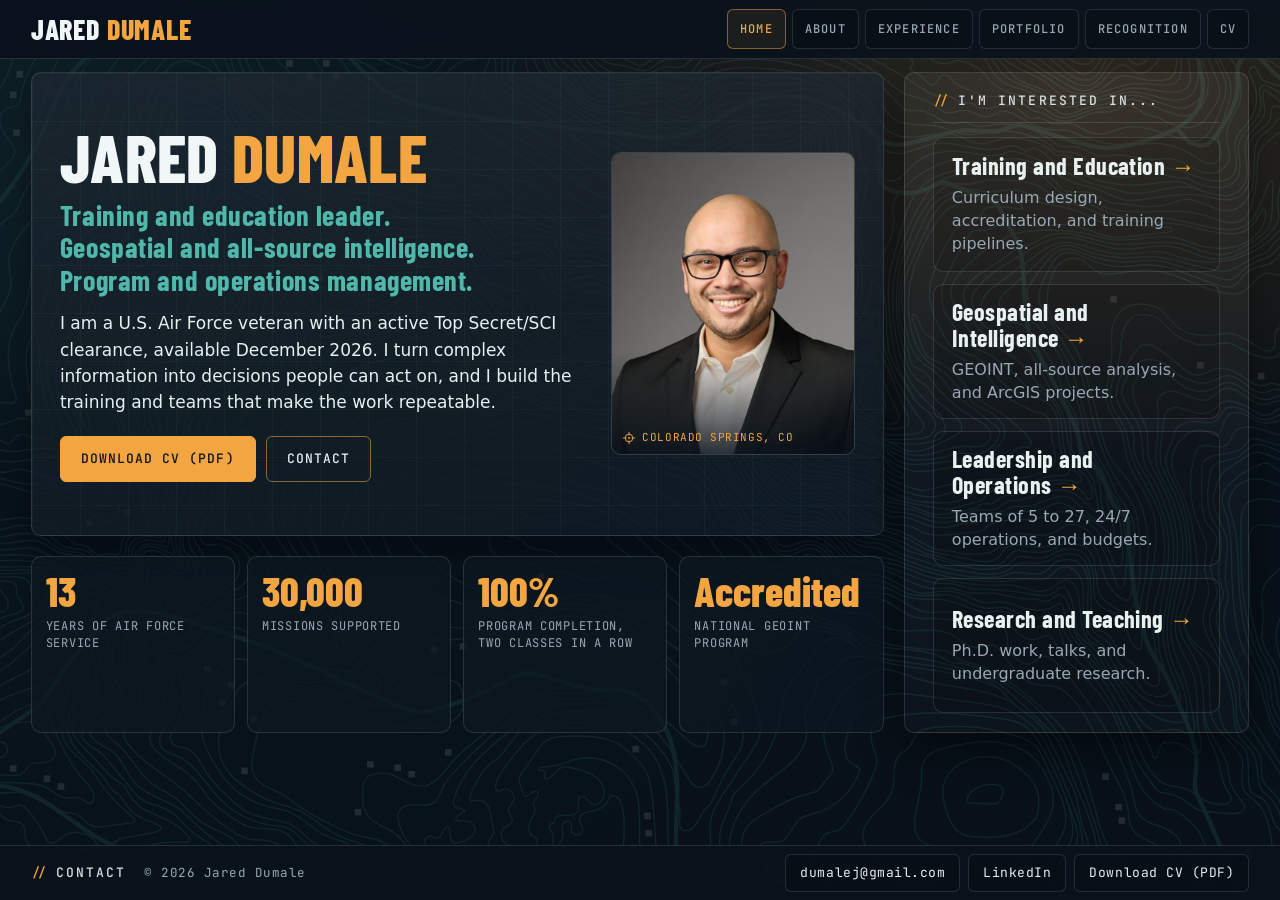
==== commit 5a7160d9: "Rebuild layout: one-screen main pages, tabs, project case studies Home now follows the mockup: intro" ====
--- a/index.html
+++ b/index.html
@@ -9,79 +9,85 @@
 </head>
 <body>
   <a class="skip" href="#main">Skip to content</a>
-  <header class="topnav">
-    <nav class="wrap topnav-inner" aria-label="Primary">
-      <a class="brand" href="index.html">DUMALE.ME</a>
-      <ul class="topnav-links">
-        <li><a href="index.html" aria-current="page">Home</a></li>
-        <li><a href="about.html">About</a></li>
-        <li><a href="experience.html">Experience</a></li>
-        <li><a href="portfolio.html">Portfolio</a></li>
-        <li><a href="speaking.html">Speaking</a></li>
-        <li><a href="recognition.html">Recognition</a></li>
-        <li><a href="Assets/Dumale_CV.pdf" target="_blank" rel="noopener" aria-label="CV (PDF)">CV</a></li>
-      </ul>
-    </nav>
+  <header class="topbar">
+    <div class="wrap topbar-inner">
+      <div class="topbar-left">
+        
+        <a class="brand" href="index.html" aria-label="Jared Dumale, home">Jared <span class="hl">Dumale</span></a>
+      </div>
+      <nav aria-label="Primary">
+        <ul class="topnav-links">
+          <li><a href="index.html" aria-current="page">Home</a></li>
+          <li><a href="about.html">About</a></li>
+          <li><a href="experience.html">Experience</a></li>
+          <li><a href="portfolio.html">Portfolio</a></li>
+          <li><a href="recognition.html">Recognition</a></li>
+          <li><a href="Assets/Dumale_CV.pdf" target="_blank" rel="noopener" aria-label="CV (PDF)">CV</a></li>
+        </ul>
+      </nav>
+    </div>
   </header>
 
   <main id="main">
     <div class="wrap">
 
-      <section class="hero" aria-label="Introduction">
-        <div class="hero-text">
-          <h1>Jared <span class="hl">Dumale</span></h1>
-          <p class="tagline">Training and education leader. Geospatial and all-source intelligence. Program and operations management.</p>
-          <p class="intro">I am a U.S. Air Force veteran with an active Top Secret/SCI clearance, available December 2026. I turn complex information into decisions people can act on, and I build the training and teams that make the work repeatable.</p>
-          <div class="btn-row">
-            <a class="btn btn-primary" href="Assets/Dumale_CV.pdf" download="Dumale_CV.pdf">Download CV (PDF)</a>
-            <a class="btn" href="#contact">Contact</a>
+      <div class="home-grid">
+        <section class="hero card" aria-label="Introduction">
+          <div class="hero-text">
+            <h1>Jared <span class="hl">Dumale</span></h1>
+            <p class="tagline">Training and education leader. Geospatial and all-source intelligence. Program and operations management.</p>
+            <p class="intro">I am a U.S. Air Force veteran with an active Top Secret/SCI clearance, available December 2026. I turn complex information into decisions people can act on, and I build the training and teams that make the work repeatable.</p>
+            <div class="btn-row">
+              <a class="btn btn-primary" href="Assets/Dumale_CV.pdf" download="Dumale_CV.pdf">Download CV (PDF)</a>
+              <a class="btn" href="#contact">Contact</a>
+            </div>
           </div>
-        </div>
-        <div class="hero-photo">
-          <img src="Assets/Headshot.jpg" width="640" height="800" alt="Portrait of Jared Dumale in a dark blazer and white shirt">
-          <p class="photo-place">
-            <svg viewBox="0 0 24 24" fill="none" stroke="currentColor" stroke-width="1.6" aria-hidden="true"><circle cx="12" cy="12" r="6.5"/><circle cx="12" cy="12" r="1" fill="currentColor"/><path d="M12 1.5v6M12 16.5v6M1.5 12h6M16.5 12h6"/></svg>
-            Colorado Springs, CO
-          </p>
-        </div>
-      </section>
+          <div class="hero-photo">
+            <img src="Assets/Headshot.jpg" width="640" height="800" alt="Portrait of Jared Dumale in a dark blazer and white shirt">
+            <p class="photo-place">
+              <svg viewBox="0 0 24 24" fill="none" stroke="currentColor" stroke-width="1.6" aria-hidden="true"><circle cx="12" cy="12" r="6.5"/><circle cx="12" cy="12" r="1" fill="currentColor"/><path d="M12 1.5v6M12 16.5v6M1.5 12h6M16.5 12h6"/></svg>
+              Colorado Springs, CO
+            </p>
+          </div>
+        </section>
 
-      <ul class="stats" role="list" aria-label="Highlights">
-        <li class="stat"><strong>13</strong><span>years of Air Force service</span></li>
-        <li class="stat"><strong>30,000</strong><span>missions supported</span></li>
-        <li class="stat"><strong>100%</strong><span>program completion, two classes in a row</span></li>
-        <li class="stat"><strong>Accredited</strong><span>national GEOINT program</span></li>
-      </ul>
+        <ul class="stats" role="list" aria-label="Highlights">
+          <li class="stat"><strong>13</strong><span>years of Air Force service</span></li>
+          <li class="stat"><strong>30,000</strong><span>missions supported</span></li>
+          <li class="stat"><strong>100%</strong><span>program completion, two classes in a row</span></li>
+          <li class="stat"><strong>Accredited</strong><span>national GEOINT program</span></li>
+        </ul>
 
-      <section class="card" aria-labelledby="interests-title">
-        <div class="section-title"><h2 id="interests-title">I'm interested in...</h2></div>
-        <ul class="interest-grid" role="list">
-          <li><a class="interest" href="experience.html#usafa">
-            <h3>Training and Education</h3>
-            <p>Curriculum design, accreditation, and training pipelines.</p>
-          </a></li>
-          <li><a class="interest" href="portfolio.html">
-            <h3>Geospatial and Intelligence</h3>
-            <p>GEOINT, all-source analysis, and ArcGIS projects.</p>
-          </a></li>
-          <li><a class="interest" href="experience.html#aoc">
-            <h3>Leadership and Operations</h3>
-            <p>Teams of 5 to 27, 24/7 operations, and budgets.</p>
-          </a></li>
-          <li><a class="interest" href="speaking.html">
-            <h3>Research and Teaching</h3>
-            <p>Ph.D. work, talks, and undergraduate research.</p>
-          </a></li>
-        </ul>
-      </section>
+        <section class="interests card" aria-labelledby="interests-title">
+          <h2 class="section-label" id="interests-title">I'm interested in...</h2>
+          <ul class="interest-list" role="list">
+            <li><a class="interest" href="experience.html#usafa">
+              <h3>Training and Education</h3>
+              <p>Curriculum design, accreditation, and training pipelines.</p>
+            </a></li>
+            <li><a class="interest" href="portfolio.html">
+              <h3>Geospatial and Intelligence</h3>
+              <p>GEOINT, all-source analysis, and ArcGIS projects.</p>
+            </a></li>
+            <li><a class="interest" href="experience.html#aoc">
+              <h3>Leadership and Operations</h3>
+              <p>Teams of 5 to 27, 24/7 operations, and budgets.</p>
+            </a></li>
+            <li><a class="interest" href="recognition.html#speaking">
+              <h3>Research and Teaching</h3>
+              <p>Ph.D. work, talks, and undergraduate research.</p>
+            </a></li>
+          </ul>
+        </section>
+      </div>
 
     </div>
   </main>
 
   <footer class="site-footer" id="contact">
     <div class="wrap footer-inner">
-      <div>
-        <h2 class="footer-title">Contact</h2>
+      <div class="footer-left">
+        <h2 class="footer-label">Contact</h2>
         <p class="copyright">&copy; 2026 Jared Dumale</p>
       </div>
       <ul class="footer-links">
--- a/styles.css
+++ b/styles.css
@@ -1,8 +1,10 @@
 /* Shared stylesheet for every page.
    Palette and type come from the LinkedIn banner: ink-navy ground, topographic
    teal linework, amber as the single emphasis color, condensed display type for
-   headlines and tracked monospace for labels. Body text is 17px with lines
-   capped near 68 characters. */
+   headlines and tracked monospace for labels.
+   Main pages are built to fit one screen on a laptop by using the full width.
+   Project pages are allowed to scroll. Body text is 17px with prose lines
+   capped near 70 characters. */
 
 @font-face{
   font-family:"Barlow Condensed"; font-weight:700; font-style:normal; font-display:swap;
@@ -23,7 +25,6 @@
 
 :root{
   --bg:#0a131c;
-  --card:#0d1822;
   --text:#e8f0f0;
   --muted:#9aa8b5;
   --line:rgba(255,255,255,.12);
@@ -32,27 +33,27 @@
   --shadow:0 18px 45px rgba(0,0,0,.45);
   --radius:10px;
   --chip-radius:6px;
-  --max:1000px;
+  --max:1400px;
+  --gutter:clamp(14px,2.4vw,32px);
   --measure:53ch;
+  --gap:clamp(12px,1.6vw,20px);
+  --pad:clamp(16px,2.2vw,30px);
   --display:"Barlow Condensed","Arial Narrow","Roboto Condensed",Impact,sans-serif;
   --mono:"JetBrains Mono",ui-monospace,SFMono-Regular,Menlo,Consolas,monospace;
   --sans:ui-sans-serif,system-ui,-apple-system,"Segoe UI",Roboto,Helvetica,Arial,sans-serif;
 }
 
 *,*::before,*::after{box-sizing:border-box}
-html{
-  -webkit-text-size-adjust:100%;
-  scroll-behavior:smooth;
-  scroll-padding-top:16px;
-}
+html{-webkit-text-size-adjust:100%;scroll-padding-top:16px}
 body{
   margin:0;
   min-height:100vh;
+  min-height:100dvh;
   display:flex;
   flex-direction:column;
   font-family:var(--sans);
   font-size:17px;
-  line-height:1.6;
+  line-height:1.55;
   color:var(--text);
   background-color:var(--bg);
   background-image:
@@ -63,9 +64,7 @@
   background-position:center;
   overflow-wrap:break-word;
 }
-@media (min-width:900px){
-  body{background-attachment:fixed}
-}
+@media (min-width:900px){body{background-attachment:fixed}}
 body::before{
   content:"";
   position:fixed;
@@ -75,7 +74,7 @@
   background:url("Assets/Background.svg") center/cover no-repeat;
   opacity:.10;
 }
-.topnav,main,.site-footer{position:relative;z-index:1}
+.topbar,main,.site-footer{position:relative;z-index:1}
 
 img{max-width:100%;height:auto;display:block}
 h1,h2,h3,p,ul,ol,dl,dd,figure{margin:0}
@@ -84,7 +83,7 @@
 a:hover{color:var(--accent)}
 :focus-visible{outline:2px solid var(--accent);outline-offset:3px;border-radius:2px}
 
-.wrap{max-width:var(--max);margin:0 auto;padding:0 16px}
+.wrap{max-width:var(--max);margin:0 auto;padding:0 var(--gutter);width:100%}
 .sr-only{
   position:absolute;width:1px;height:1px;margin:-1px;padding:0;overflow:hidden;
   clip:rect(0 0 0 0);white-space:nowrap;border:0;
@@ -96,41 +95,40 @@
 }
 .skip:focus{top:12px;color:var(--bg)}
 
-/* ===== Top nav: wraps to two rows on phones, never scrolls sideways ===== */
-.topnav{
-  background:rgba(10,19,28,.92);
-  border-bottom:1px solid var(--line);
-}
-.topnav-inner{
+/* ===== Top bar: Back, name (goes Home), and the same nav on every page ===== */
+.topbar{background:rgba(10,19,28,.94);border-bottom:1px solid var(--line)}
+@media (min-width:900px){
+  .topbar{position:sticky;top:0;z-index:20;backdrop-filter:blur(10px);-webkit-backdrop-filter:blur(10px)}
+  html{scroll-padding-top:80px}
+}
+.topbar-inner{
   display:flex;
   flex-wrap:wrap;
   align-items:center;
   justify-content:space-between;
-  gap:8px 16px;
-  padding-top:10px;
-  padding-bottom:10px;
-}
+  gap:8px 20px;
+  padding-top:9px;
+  padding-bottom:9px;
+}
+.topbar-left{display:flex;align-items:center;gap:14px}
 .brand{
-  font-family:var(--mono);
-  font-weight:500;
-  font-size:13px;
-  letter-spacing:.22em;
-  color:var(--text);
+  font-family:var(--display);
+  font-weight:800;
+  font-size:28px;
+  line-height:1;
+  letter-spacing:.03em;
+  text-transform:uppercase;
+  color:#f1f6f6;
   text-decoration:none;
 }
-.brand:hover{color:var(--accent)}
-.topnav-links{
-  list-style:none;
-  display:flex;
-  flex-wrap:wrap;
-  gap:6px;
-  margin:0;
-}
-.topnav-links a{
+.brand .hl{color:var(--accent)}
+.brand:hover{color:#fff}
+.back{
   display:inline-flex;
   align-items:center;
+  gap:8px;
   min-height:40px;
-  padding:6px 11px;
+  padding:6px 12px 6px 10px;
   border:1px solid var(--line);
   border-radius:var(--chip-radius);
   background:rgba(0,0,0,.15);
@@ -141,86 +139,93 @@
   letter-spacing:.1em;
   text-transform:uppercase;
   text-decoration:none;
+}
+.back::before{
+  content:"";
+  width:7px;height:7px;
+  border-left:2px solid currentColor;
+  border-bottom:2px solid currentColor;
+  transform:rotate(45deg);
+  margin-left:3px;
+}
+.back:hover{color:var(--accent);border-color:rgba(242,165,65,.45)}
+.topnav-links{list-style:none;display:flex;flex-wrap:wrap;gap:6px}
+.topnav-links a{
+  display:inline-flex;
+  align-items:center;
+  min-height:40px;
+  padding:6px 12px;
+  border:1px solid var(--line);
+  border-radius:var(--chip-radius);
+  background:rgba(0,0,0,.15);
+  color:var(--muted);
+  font-family:var(--mono);
+  font-size:12px;
+  font-weight:500;
+  letter-spacing:.1em;
+  text-transform:uppercase;
+  text-decoration:none;
   white-space:nowrap;
 }
 .topnav-links a:hover{color:var(--text);border-color:rgba(242,165,65,.45)}
-.topnav-links a[aria-current="page"]{
+.topnav-links a[aria-current]{
   color:var(--accent);
   border-color:rgba(242,165,65,.5);
   background:rgba(242,165,65,.08);
 }
-@media (max-width:640px){
-  .brand{display:none}
-  .topnav-links{width:100%}
+@media (max-width:760px){
+  .topbar-inner nav{width:100%}
   .topnav-links a{padding:6px 10px;letter-spacing:.06em}
-}
-@media (min-width:760px){
-  .topnav{position:sticky;top:0;z-index:20;backdrop-filter:blur(10px);-webkit-backdrop-filter:blur(10px)}
-  html{scroll-padding-top:72px}
-}
-
-main{flex:1 0 auto;padding:28px 0 44px}
-
-/* ===== Cards and headings ===== */
+  .brand{font-size:26px}
+}
+
+main{flex:1 0 auto;padding:clamp(8px,1.4vh,22px) 0}
+
+/* ===== Cards, headings, buttons ===== */
 .card{
   background:linear-gradient(180deg,rgba(234,221,221,.06),rgba(255,255,255,.02));
   border:1px solid var(--line);
   border-radius:var(--radius);
   box-shadow:var(--shadow);
-  padding:20px;
-  margin:0 0 20px;
-}
-@media (min-width:700px){.card{padding:28px 30px}}
-
-.page-head{margin:0 0 24px}
-.page-head h1,
-.hero h1{
+  padding:clamp(12px,2.1vh,28px) clamp(16px,2.2vw,30px);
+}
+.page-title{
   font-family:var(--display);
   font-weight:800;
   text-transform:uppercase;
-  font-size:clamp(44px,9vw,68px);
+  font-size:clamp(34px,min(4.4vw,6.4vh),56px);
   line-height:.95;
   letter-spacing:.005em;
   color:#f1f6f6;
 }
-.hero h1 .hl{color:var(--accent)}
-.lede{color:var(--muted);max-width:var(--measure);margin-top:12px}
-
-.section-title{
-  display:flex;
-  align-items:center;
-  gap:12px;
-  margin:0 0 16px;
-  padding-bottom:10px;
-  border-bottom:1px solid var(--line);
-}
-.section-title h2,
-.footer-title{
+.section-label,
+.footer-label{
   font-family:var(--mono);
   font-weight:500;
   font-size:13px;
-  letter-spacing:.2em;
+  letter-spacing:.16em;
   text-transform:uppercase;
   color:rgba(232,240,240,.92);
 }
-.section-title h2::before,
-.footer-title::before{
-  content:"//";
+.section-label::before,
+.footer-label::before{content:"//";color:var(--accent);margin-right:.7em;letter-spacing:0}
+.section-label{
+  display:block;
+  margin:0 0 clamp(8px,1.6vh,14px);
+  padding-bottom:clamp(6px,1.2vh,10px);
+  border-bottom:1px solid var(--line);
+}
+.meta{font-family:var(--mono);font-size:13px;letter-spacing:.04em;color:var(--muted)}
+.sub-title{
+  margin:0 0 8px;
+  font-family:var(--mono);
+  font-size:12px;
+  font-weight:500;
+  letter-spacing:.16em;
+  text-transform:uppercase;
   color:var(--accent);
-  margin-right:.7em;
-  letter-spacing:0;
-}
-.prose > * + *{margin-top:1em}
-.prose p{max-width:var(--measure)}
-.meta{
-  font-family:var(--mono);
-  font-size:13px;
-  letter-spacing:.04em;
-  color:var(--muted);
-}
-
-/* ===== Buttons ===== */
-.btn-row{display:flex;flex-wrap:wrap;gap:10px;margin-top:22px}
+}
+.btn-row{display:flex;flex-wrap:wrap;gap:10px;margin-top:clamp(12px,2.4vh,20px)}
 .btn{
   display:inline-flex;
   align-items:center;
@@ -241,15 +246,17 @@
 .btn-primary{background:var(--accent);border-color:var(--accent);color:var(--bg)}
 .btn-primary:hover{background:#ffb95a;border-color:#ffb95a;color:var(--bg)}
 
-/* ===== Home ===== */
+/* ===== Home: three zones on one screen ===== */
+.home-grid{
+  display:grid;
+  grid-template-columns:minmax(0,1fr);
+  gap:var(--gap);
+}
 .hero{
   display:grid;
+  grid-template-columns:minmax(0,1fr);
   gap:20px;
-  padding:20px;
-  margin-bottom:20px;
-  border:1px solid var(--line);
-  border-radius:var(--radius);
-  box-shadow:var(--shadow);
+  align-items:center;
   background-color:rgba(13,24,34,.72);
   background-image:
     linear-gradient(rgba(79,184,170,.05) 1px, transparent 1px),
@@ -257,6 +264,27 @@
     linear-gradient(180deg, rgba(255,255,255,.05), rgba(255,255,255,.015));
   background-size:48px 48px,48px 48px,auto;
 }
+.hero h1{
+  font-family:var(--display);
+  font-weight:800;
+  text-transform:uppercase;
+  font-size:clamp(40px,min(5.2vw,9.4vh),80px);
+  line-height:.92;
+  letter-spacing:.005em;
+  color:#f1f6f6;
+}
+.hero h1 .hl{color:var(--accent)}
+.tagline{
+  margin-top:clamp(6px,1.4vh,12px);
+  font-family:var(--display);
+  font-weight:700;
+  font-size:clamp(20px,min(2.2vw,3.8vh),30px);
+  line-height:1.15;
+  letter-spacing:.02em;
+  color:var(--accent2);
+  max-width:34ch;
+}
+.intro{margin-top:clamp(8px,1.6vh,14px);max-width:58ch}
 .hero-photo{
   position:relative;
   order:-1;
@@ -266,12 +294,7 @@
   overflow:hidden;
   background:rgba(255,255,255,.03);
 }
-.hero-photo img{
-  width:100%;
-  aspect-ratio:4/5;
-  object-fit:cover;
-  object-position:50% 20%;
-}
+.hero-photo img{width:100%;aspect-ratio:4/5;object-fit:cover;object-position:50% 20%}
 .hero-photo::after{
   content:"";
   position:absolute;left:0;right:0;bottom:0;height:34%;
@@ -286,32 +309,10 @@
   color:var(--accent);
 }
 .photo-place svg{width:14px;height:14px;flex:0 0 auto}
-.tagline{
-  font-family:var(--display);
-  font-weight:700;
-  font-size:clamp(22px,4.4vw,28px);
-  line-height:1.15;
-  letter-spacing:.02em;
-  color:var(--accent2);
-  margin-top:12px;
-  max-width:38ch;
-}
-.intro{margin-top:14px;max-width:var(--measure)}
-@media (min-width:720px){
-  .hero{grid-template-columns:1fr 240px;align-items:center;gap:36px;padding:34px}
-  .hero-photo{order:0;width:100%}
-}
-
-.stats{
-  list-style:none;
-  display:grid;
-  grid-template-columns:repeat(2,1fr);
-  gap:12px;
-  margin:0 0 20px;
-}
-@media (min-width:720px){.stats{grid-template-columns:repeat(4,1fr)}}
+
+.stats{list-style:none;display:grid;grid-template-columns:repeat(2,1fr);gap:12px}
 .stat{
-  padding:14px 14px 12px;
+  padding:clamp(8px,1.6vh,14px) 14px clamp(8px,1.4vh,12px);
   border:1px solid var(--line);
   border-radius:var(--radius);
   background:rgba(13,24,34,.72);
@@ -320,7 +321,7 @@
   display:block;
   font-family:var(--display);
   font-weight:800;
-  font-size:clamp(30px,10vw,42px);
+  font-size:clamp(30px,3.2vw,44px);
   line-height:1;
   color:var(--accent);
 }
@@ -335,17 +336,14 @@
   color:var(--muted);
 }
 
-.interest-grid{
-  list-style:none;
-  display:grid;
-  grid-template-columns:1fr;
-  gap:12px;
-}
-@media (min-width:620px){.interest-grid{grid-template-columns:repeat(2,1fr)}}
+.interests{display:flex;flex-direction:column}
+.interest-list{list-style:none;flex:1;display:grid;grid-template-columns:1fr;gap:12px}
 .interest{
-  display:block;
+  display:flex;
+  flex-direction:column;
+  justify-content:center;
   height:100%;
-  padding:16px 18px;
+  padding:clamp(8px,1.6vh,14px) 18px;
   border:1px solid var(--line);
   border-radius:var(--radius);
   background:rgba(0,0,0,.15);
@@ -356,72 +354,148 @@
 .interest h3{
   font-family:var(--display);
   font-weight:700;
-  font-size:23px;
+  font-size:24px;
   line-height:1.1;
   letter-spacing:.02em;
 }
 .interest h3::after{content:"\00a0\2192";color:var(--accent)}
 .interest p{margin-top:6px;color:var(--muted);font-size:16px;line-height:1.45}
 
-/* ===== About ===== */
-.bring-list{list-style:none;display:grid;gap:10px}
-.bring-list li{
-  padding:10px 0 10px 16px;
-  border-left:2px solid var(--accent);
-  max-width:var(--measure);
-}
-.edu-list{list-style:none}
-.edu-list li{
+@media (min-width:640px){
+  .stats{grid-template-columns:repeat(4,1fr)}
+  .interest-list{grid-template-columns:repeat(2,1fr)}
+}
+@media (min-width:720px){
+  .hero{grid-template-columns:minmax(0,1fr) clamp(190px,19vw,290px);gap:clamp(20px,2.6vw,36px)}
+  .hero-photo{order:0;width:100%}
+}
+@media (min-width:1040px){
+  .home-grid{
+    grid-template-columns:minmax(0,1fr) clamp(300px,27vw,400px);
+    grid-template-areas:"hero interests" "stats interests";
+    align-items:stretch;
+  }
+  .hero{grid-area:hero}
+  .stats{grid-area:stats}
+  .interests{grid-area:interests}
+  .interest-list{grid-template-columns:1fr;grid-template-rows:repeat(4,1fr)}
+}
+
+/* ===== Tabs: pick one panel at a time, no JavaScript, deep links work.
+   Anchors are fixed so choosing a tab never scrolls the page. Without :has()
+   support every panel simply shows in a stack. ===== */
+.tab-anchor{position:fixed;top:0;left:0;width:1px;height:1px;opacity:0;pointer-events:none}
+.tablist a{text-decoration:none;color:var(--muted)}
+.tablist a:hover{color:var(--text)}
+
+@supports selector(:has(*)){
+  .tabpanel{display:none}
+  .tabs:not(:has(.tab-anchor:target)) .tabpanels > .tabpanel:first-child,
+  #usafa:target ~ .tabpanels .p-usafa,
+  #aoc:target ~ .tabpanels .p-aoc,
+  #hqamc:target ~ .tabpanels .p-hqamc,
+  #commission:target ~ .tabpanels .p-commission,
+  #avionics:target ~ .tabpanels .p-avionics,
+  #skills:target ~ .tabpanels .p-skills,
+  #speaking:target ~ .tabpanels .p-speaking,
+  #awards:target ~ .tabpanels .p-awards,
+  #certs:target ~ .tabpanels .p-certs{display:block}
+
+  .tabs:not(:has(.tab-anchor:target)) .tablist a:first-of-type,
+  #usafa:target ~ .tab-nav a[href="#usafa"],
+  #aoc:target ~ .tab-nav a[href="#aoc"],
+  #hqamc:target ~ .tab-nav a[href="#hqamc"],
+  #commission:target ~ .tab-nav a[href="#commission"],
+  #avionics:target ~ .tab-nav a[href="#avionics"],
+  #skills:target ~ .tab-nav a[href="#skills"],
+  #speaking:target ~ .tab-nav a[href="#speaking"],
+  #awards:target ~ .tab-nav a[href="#awards"],
+  #certs:target ~ .tab-nav a[href="#certs"]{
+    color:var(--accent);
+    border-color:rgba(242,165,65,.55);
+    background:rgba(242,165,65,.08);
+  }
+}
+
+/* Side tabs (Experience) */
+.tabs-side{display:grid;grid-template-columns:minmax(0,1fr);gap:var(--gap);align-items:start}
+.tabs-side .tab-nav .page-title{margin-bottom:14px}
+.tablist.stack{display:flex;flex-wrap:wrap;gap:6px}
+.tablist.stack .tab-group{
+  flex:0 0 100%;
+  margin:8px 0 0;
+  font-family:var(--mono);
+  font-size:12px;
+  font-weight:500;
+  letter-spacing:.16em;
+  text-transform:uppercase;
+  color:var(--accent);
+}
+.tablist.stack a{
+  display:block;
+  padding:8px 12px;
+  border:1px solid var(--line);
+  border-radius:var(--chip-radius);
+  background:rgba(0,0,0,.15);
+  line-height:1.3;
+}
+.tablist.stack a strong{display:block;font-weight:600;font-size:15px}
+.tablist.stack a span{display:none;margin-top:2px;font-family:var(--mono);font-size:12px;letter-spacing:.03em;opacity:.8}
+@media (min-width:900px){
+  .tabs-side{grid-template-columns:clamp(250px,25vw,340px) minmax(0,1fr)}
+  .tablist.stack{display:grid;gap:8px}
+  .tablist.stack a span{display:block}
+  .tablist.stack a{padding:10px 14px}
+}
+
+/* Top tabs (Recognition) */
+.tabs-top .tab-top{
   display:flex;
-  align-items:center;
-  gap:14px;
-  padding:12px 0;
-  border-bottom:1px solid var(--line);
-}
-.edu-list li:last-child{border-bottom:0;padding-bottom:0}
-.edu-list li:first-child{padding-top:0}
-.logo{
-  flex:0 0 52px;
-  width:52px;
-  height:52px;
-  padding:5px;
-  border-radius:8px;
-  background:#f4f7f7;
-}
-.logo img{width:100%;height:100%;object-fit:contain}
-.edu-list h3,.svc h3{
+  flex-wrap:wrap;
+  align-items:center;
+  justify-content:space-between;
+  gap:12px 24px;
+  margin-bottom:clamp(8px,1.6vh,20px);
+}
+.tablist.row{display:flex;flex-wrap:wrap;gap:8px}
+.tablist.row a{
+  display:inline-flex;
+  align-items:center;
+  min-height:44px;
+  padding:8px 16px;
+  border:1px solid var(--line);
+  border-radius:var(--chip-radius);
+  background:rgba(0,0,0,.15);
+  font-family:var(--mono);
+  font-size:13px;
+  font-weight:500;
+  letter-spacing:.1em;
+  text-transform:uppercase;
+}
+
+/* ===== Experience panel ===== */
+.role-grid{display:grid;grid-template-columns:minmax(0,1fr);gap:16px 36px}
+@media (min-width:1000px){.role-grid{grid-template-columns:minmax(0,2fr) minmax(0,3fr)}}
+.role-title{
   font-family:var(--display);
   font-weight:700;
-  font-size:21px;
-  line-height:1.15;
+  font-size:clamp(25px,2.4vw,32px);
+  line-height:1.08;
   letter-spacing:.02em;
 }
-.edu-list p{color:var(--muted);font-size:16px}
-
-/* ===== Experience ===== */
-.role-entry{padding:24px 0;border-bottom:1px solid var(--line)}
-.role-entry:first-child{padding-top:0}
-.role-entry:last-child{border-bottom:0;padding-bottom:0}
-.role-title{
-  font-family:var(--display);
-  font-weight:700;
-  font-size:clamp(23px,4.4vw,29px);
-  line-height:1.1;
-  letter-spacing:.02em;
-}
-.role-org{margin-top:8px;color:var(--accent2);font-family:var(--mono);font-size:13px;letter-spacing:.03em;line-height:1.5}
+.role-org{margin-top:10px;color:var(--accent2);font-family:var(--mono);font-size:13px;letter-spacing:.03em;line-height:1.5}
 .role-dates{margin-top:2px}
-.role-summary{margin-top:12px;max-width:var(--measure)}
-.role-entry ul{margin:12px 0 0 1.15em;max-width:var(--measure)}
-.role-entry li{margin:.55em 0;padding-left:.2em}
-.role-entry li::marker{color:var(--accent)}
-
-details.more{margin-top:8px}
+.role-summary{margin-top:14px;max-width:var(--measure)}
+.role-body ul{margin:0 0 0 1.15em;max-width:var(--measure)}
+.role-body li{margin:0 0 .6em;padding-left:.2em}
+.role-body li::marker{color:var(--accent)}
+
+details.more{margin-top:4px}
 details.more > summary{
   display:inline-flex;
   align-items:center;
   gap:10px;
-  min-height:44px;
+  min-height:40px;
   cursor:pointer;
   list-style:none;
   font-family:var(--mono);
@@ -442,14 +516,11 @@
 }
 details.more[open] > summary::after{transform:rotate(-135deg) translateY(-2px)}
 details.more > summary:hover{color:#ffb95a}
-details.more .more-body{margin-top:2px}
 details.more .more-body > * + *{margin-top:.8em}
 details.more .more-body p{max-width:var(--measure)}
 
-.skills-grid{display:grid;gap:0}
-.skills-grid > div{padding:12px 0;border-bottom:1px solid var(--line)}
-.skills-grid > div:last-child{border-bottom:0;padding-bottom:0}
-.skills-grid > div:first-child{padding-top:0}
+.skills-grid{display:grid;gap:14px 36px;grid-template-columns:minmax(0,1fr)}
+@media (min-width:900px){.skills-grid{grid-template-columns:repeat(2,minmax(0,1fr))}}
 .skills-grid dt{
   font-family:var(--mono);
   font-size:12px;
@@ -458,18 +529,82 @@
   color:var(--accent2);
   margin-bottom:4px;
 }
-.skills-grid dd{color:var(--text);max-width:var(--measure);font-size:16px;line-height:1.5}
+.skills-grid dd{font-size:16px;line-height:1.5}
+
+/* ===== Recognition panels ===== */
+.cols{display:grid;grid-template-columns:minmax(0,1fr);gap:var(--gap)}
+@media (min-width:900px){
+  .cols.two{grid-template-columns:repeat(2,minmax(0,1fr))}
+  .cols.three{grid-template-columns:repeat(3,minmax(0,1fr))}
+  .cols.awards{grid-template-columns:minmax(200px,.8fr) minmax(0,3fr)}
+}
+.item{padding:clamp(6px,1.3vh,12px) 0;border-bottom:1px solid var(--line)}
+.item:first-of-type{padding-top:0}
+.item:last-child{border-bottom:0;padding-bottom:0}
+.item-title{font-weight:700;font-size:16.5px;line-height:1.35}
+.item-meta{margin-top:3px;font-family:var(--mono);font-size:12.5px;letter-spacing:.03em;color:var(--accent2);line-height:1.5}
+.item-line{margin-top:4px;color:var(--muted);font-size:16px;line-height:1.5}
+.item-line a{font-weight:500}
+.item-head{display:flex;align-items:center;gap:12px}
+.item-head .item-title{font-size:16.5px}
+
+.award-list{list-style:none}
+.award-list li{padding:clamp(3px,.6vh,7px) 0;border-bottom:1px solid var(--line);break-inside:avoid}
+.award-list li:last-child{border-bottom:0}
+.award-year{display:inline;margin-right:.7em;font-family:var(--mono);font-size:12.5px;color:var(--accent);letter-spacing:.04em}
+.award-name{font-weight:700;font-size:16px;line-height:1.35}
+.award-ctx{display:block;color:var(--muted);font-size:15px;line-height:1.35}
+@media (min-width:1100px){.award-list.split{columns:2;column-gap:var(--gap)}}
+
+.plain-list{margin:0 0 0 1.15em}
+.plain-list li{margin:.4em 0;padding-left:.2em;font-size:16px;line-height:1.5}
+.plain-list li::marker{color:var(--accent)}
+.plain-list + .sub-title{margin-top:18px}
+
+.logo{
+  flex:0 0 48px;
+  width:48px;height:48px;
+  padding:5px;
+  border-radius:8px;
+  background:#f4f7f7;
+}
+.logo img{width:100%;height:100%;object-fit:contain}
+
+/* ===== About ===== */
+.about-grid{display:grid;grid-template-columns:minmax(0,1fr);gap:var(--gap);align-items:start}
+@media (min-width:900px){.about-grid{grid-template-columns:minmax(0,1.15fr) minmax(0,1fr)}}
+@media (min-width:1280px){
+  .about-grid{grid-template-columns:minmax(0,1.55fr) minmax(0,.85fr) minmax(0,1.2fr)}
+  .about-grid > div.stack{display:contents}
+}
+.about-grid .stack{display:grid;gap:var(--gap)}
+.prose > * + *{margin-top:clamp(.5em,1.4vh,1em)}
+.prose p{max-width:var(--measure)}
+.bring-list{list-style:none;display:grid;gap:8px}
+.bring-list li{padding:6px 0 6px 14px;border-left:2px solid var(--accent)}
+.edu-list{list-style:none}
+.edu-list li{display:flex;align-items:center;gap:14px;padding:10px 0;border-bottom:1px solid var(--line)}
+.edu-list li:first-child{padding-top:0}
+.edu-list li:last-child{border-bottom:0;padding-bottom:0}
+.edu-list h3{font-family:var(--display);font-weight:700;font-size:21px;line-height:1.15;letter-spacing:.02em}
+.edu-list p{color:var(--muted);font-size:16px}
+.about-grid .page-title{margin-bottom:10px}
 
 /* ===== Portfolio ===== */
-.project-grid{
-  list-style:none;
-  display:grid;
-  grid-template-columns:1fr;
-  gap:16px;
-  align-items:start;
-}
-@media (min-width:760px){.project-grid{grid-template-columns:repeat(2,1fr)}}
+.page-head{
+  display:flex;
+  flex-wrap:wrap;
+  align-items:baseline;
+  gap:6px 24px;
+  margin-bottom:clamp(8px,1.6vh,20px);
+}
+.lede{color:var(--muted);max-width:60ch}
+.project-grid{list-style:none;display:grid;grid-template-columns:minmax(0,1fr);gap:var(--gap)}
+@media (min-width:640px){.project-grid{grid-template-columns:repeat(2,minmax(0,1fr))}}
+@media (min-width:1100px){.project-grid{grid-template-columns:repeat(4,minmax(0,1fr))}}
 .project{
+  display:flex;
+  flex-direction:column;
   border:1px solid var(--line);
   border-radius:var(--radius);
   background:rgba(13,24,34,.72);
@@ -477,22 +612,26 @@
 }
 .project-thumb{
   display:block;
-  aspect-ratio:4/3;
   width:100%;
+  height:clamp(80px,13vh,160px);
   object-fit:contain;
   background:#f4f7f7;
   border-bottom:1px solid var(--line);
 }
-.project-body{padding:18px}
-.project h2{
+.project-body{padding:clamp(10px,1.6vh,16px) 16px clamp(4px,1vh,10px);display:flex;flex-direction:column;flex:1}
+.project h2,.project h3{
   font-family:var(--display);
   font-weight:700;
-  font-size:24px;
+  font-size:22px;
   line-height:1.1;
   letter-spacing:.02em;
 }
-.project-desc{margin-top:8px;font-size:16px;line-height:1.5}
-.tags{list-style:none;display:flex;flex-wrap:wrap;gap:6px;margin-top:12px}
+.project-desc{margin-top:8px;font-size:16px;line-height:1.45}
+.tags{list-style:none;display:flex;flex-wrap:wrap;gap:6px;margin-top:10px}
+.project-foot{display:flex;flex-wrap:wrap;align-items:center;justify-content:space-between;gap:2px 12px;margin-top:auto;padding-top:clamp(4px,1vh,10px)}
+.project-foot .tags{margin-top:6px}
+.project-foot details.more{margin-top:0}
+.project-foot details.more[open]{flex:0 0 100%}
 .tag{
   padding:3px 9px;
   border:1px solid rgba(79,184,170,.35);
@@ -503,105 +642,69 @@
   font-size:12px;
   letter-spacing:.03em;
 }
-.project-link{display:inline-block;margin-top:12px;font-family:var(--mono);font-size:13px;letter-spacing:.04em}
-.project .more-body p{font-size:16px;line-height:1.55}
-
-/* ===== Speaking ===== */
-.svc{padding:16px 0;border-bottom:1px solid var(--line)}
-.svc:first-of-type{padding-top:0}
-.svc:last-child{border-bottom:0;padding-bottom:0}
-.item-title{
+.project-link{display:inline-flex;align-items:center;min-height:32px;padding-top:2px;font-family:var(--mono);font-size:13px;letter-spacing:.04em;font-weight:500}
+.project-link::after{content:"\00a0\2192"}
+.project .more-body p{font-size:16px;line-height:1.5}
+.group-title{margin:clamp(8px,1.6vh,var(--gap)) 0 clamp(6px,1.2vh,12px);padding-bottom:6px}
+
+/* ===== Project pages (these scroll) ===== */
+.crumbs{margin-bottom:14px;font-family:var(--mono);font-size:12.5px;letter-spacing:.06em;color:var(--muted)}
+.crumbs a{color:var(--muted)}
+.crumbs a:hover{color:var(--accent)}
+.crumbs span[aria-hidden]{margin:0 .6em;color:var(--accent)}
+.case{display:grid;grid-template-columns:minmax(0,1fr);gap:var(--gap);align-items:start}
+@media (min-width:960px){
+  .case{grid-template-columns:minmax(0,5fr) minmax(0,7fr)}
+  .case-side{position:sticky;top:84px}
+}
+.case-side img{width:100%;border:1px solid var(--line);border-radius:var(--radius);background:#f4f7f7}
+.case-side .btn-row{margin-top:14px}
+.case-title{
+  font-family:var(--display);
+  font-weight:800;
+  text-transform:uppercase;
+  font-size:clamp(34px,3.6vw,50px);
+  line-height:1;
+  color:#f1f6f6;
+}
+.case-sub{margin-top:10px;color:var(--accent2);font-family:var(--display);font-weight:700;font-size:clamp(20px,2vw,26px);line-height:1.2;letter-spacing:.02em}
+.case .meta{margin-top:10px;line-height:1.5}
+.case .tags{margin-top:14px}
+.case-body{margin-top:18px}
+.case-body h2{
+  margin:26px 0 8px;
+  font-family:var(--display);
   font-weight:700;
-  font-size:17px;
-  line-height:1.35;
-  max-width:var(--measure);
-}
-.item-meta{
-  margin-top:4px;
-  font-family:var(--mono);
-  font-size:13px;
-  letter-spacing:.03em;
-  color:var(--accent2);
-  line-height:1.5;
-}
-.item-line{margin-top:6px;color:var(--muted);max-width:var(--measure);font-size:16px;line-height:1.5}
-.item-line a{font-weight:500}
-.svc-head{display:flex;align-items:center;gap:14px}
-.svc-head .logo{flex-basis:44px;width:44px;height:44px}
-.svc-head h3{font-size:20px}
-
-/* ===== Recognition ===== */
-.honors{width:100%;border-collapse:collapse}
-.honors th,.honors td{
-  padding:10px 12px 10px 0;
-  text-align:left;
-  vertical-align:top;
-  border-bottom:1px solid var(--line);
-  font-size:16px;
-  line-height:1.5;
-}
-.honors thead th{
-  font-family:var(--mono);
-  font-size:12px;
-  font-weight:500;
-  letter-spacing:.14em;
-  text-transform:uppercase;
-  color:var(--accent2);
-}
-.honors td:first-child{
-  font-family:var(--mono);
-  font-size:13px;
-  color:var(--accent);
-  white-space:nowrap;
-  padding-top:12px;
-}
-.honors td:nth-child(2){font-weight:700}
-.honors td:last-child{color:var(--muted);padding-right:0}
-.honors tbody tr:last-child td{border-bottom:0}
-@media (max-width:640px){
-  .honors thead{position:absolute;width:1px;height:1px;overflow:hidden;clip:rect(0 0 0 0)}
-  .honors,.honors tbody,.honors tr,.honors td{display:block;width:100%}
-  .honors tr{padding:12px 0;border-bottom:1px solid var(--line)}
-  .honors tbody tr:last-child{border-bottom:0}
-  .honors td{padding:1px 0;border:0}
-  .honors td:first-child{padding-top:0}
-}
-.sub-title{
-  margin:22px 0 8px;
-  font-family:var(--mono);
-  font-size:12px;
-  font-weight:500;
-  letter-spacing:.16em;
-  text-transform:uppercase;
-  color:var(--accent);
-}
-.sub-title:first-of-type{margin-top:0}
-.plain-list{margin:0 0 0 1.15em;max-width:var(--measure)}
-.plain-list li{margin:.45em 0;padding-left:.2em}
-.plain-list li::marker{color:var(--accent)}
-.plain-list .note{color:var(--muted)}
+  font-size:26px;
+  line-height:1.1;
+  letter-spacing:.02em;
+  color:#f1f6f6;
+}
+.case-body h2:first-child{margin-top:0}
+.case-body p,.case-body ul{max-width:var(--measure)}
+.case-body p + p{margin-top:.9em}
+.case-body ul{margin:.6em 0 0 1.15em}
+.case-body li{margin:.4em 0}
+.case-body li::marker{color:var(--accent)}
+.case-body .note{color:var(--muted);font-size:15.5px}
+.case-nav{margin-top:28px;padding-top:16px;border-top:1px solid var(--line)}
 
 /* ===== Footer: contact on every page ===== */
 .site-footer{
   margin-top:auto;
-  padding:28px 0 36px;
+  padding:8px 0;
   border-top:1px solid var(--line);
-  background:rgba(10,19,28,.9);
-}
-.footer-inner{
-  display:flex;
-  flex-wrap:wrap;
-  justify-content:space-between;
-  align-items:center;
-  gap:16px 32px;
-}
-.copyright{margin-top:6px;font-family:var(--mono);font-size:13px;letter-spacing:.04em;color:var(--muted)}
+  background:rgba(10,19,28,.92);
+}
+.footer-inner{display:flex;flex-wrap:wrap;align-items:center;justify-content:space-between;gap:8px 24px}
+.footer-left{display:flex;flex-wrap:wrap;align-items:baseline;gap:4px 18px}
+.copyright{font-family:var(--mono);font-size:12.5px;letter-spacing:.04em;color:var(--muted)}
 .footer-links{list-style:none;display:flex;flex-wrap:wrap;gap:8px}
 .footer-links a{
   display:inline-flex;
   align-items:center;
-  min-height:44px;
-  padding:8px 14px;
+  min-height:38px;
+  padding:4px 14px;
   border:1px solid var(--line);
   border-radius:var(--chip-radius);
   background:rgba(0,0,0,.15);
@@ -614,16 +717,14 @@
 .footer-links a:hover{color:var(--accent);border-color:rgba(242,165,65,.45)}
 #contact{scroll-margin-top:16px}
 
-@media (prefers-reduced-motion:reduce){
-  html{scroll-behavior:auto}
-  *{transition:none !important}
-}
+@media (prefers-reduced-motion:reduce){*{transition:none !important}}
 
 @media print{
   body{background:#fff;color:#111}
   body::before{display:none}
-  .topnav,.btn-row,.skip{display:none !important}
+  .topbar,.btn-row,.skip,.tablist,.tab-nav{display:none !important}
+  .tabpanel{display:block !important;margin-bottom:16px}
   .card,.hero,.stat,.project,.interest{background:none;box-shadow:none;border-color:#bbb}
   a{color:#111}
-  .hero h1,.page-head h1,.stat strong,.tagline,.role-org,.item-meta,.sub-title,.honors td:first-child{color:#111}
-}
+  .hero h1,.page-title,.stat strong,.tagline,.role-org,.item-meta,.sub-title,.award-year,.case-title,.case-body h2{color:#111}
+}
